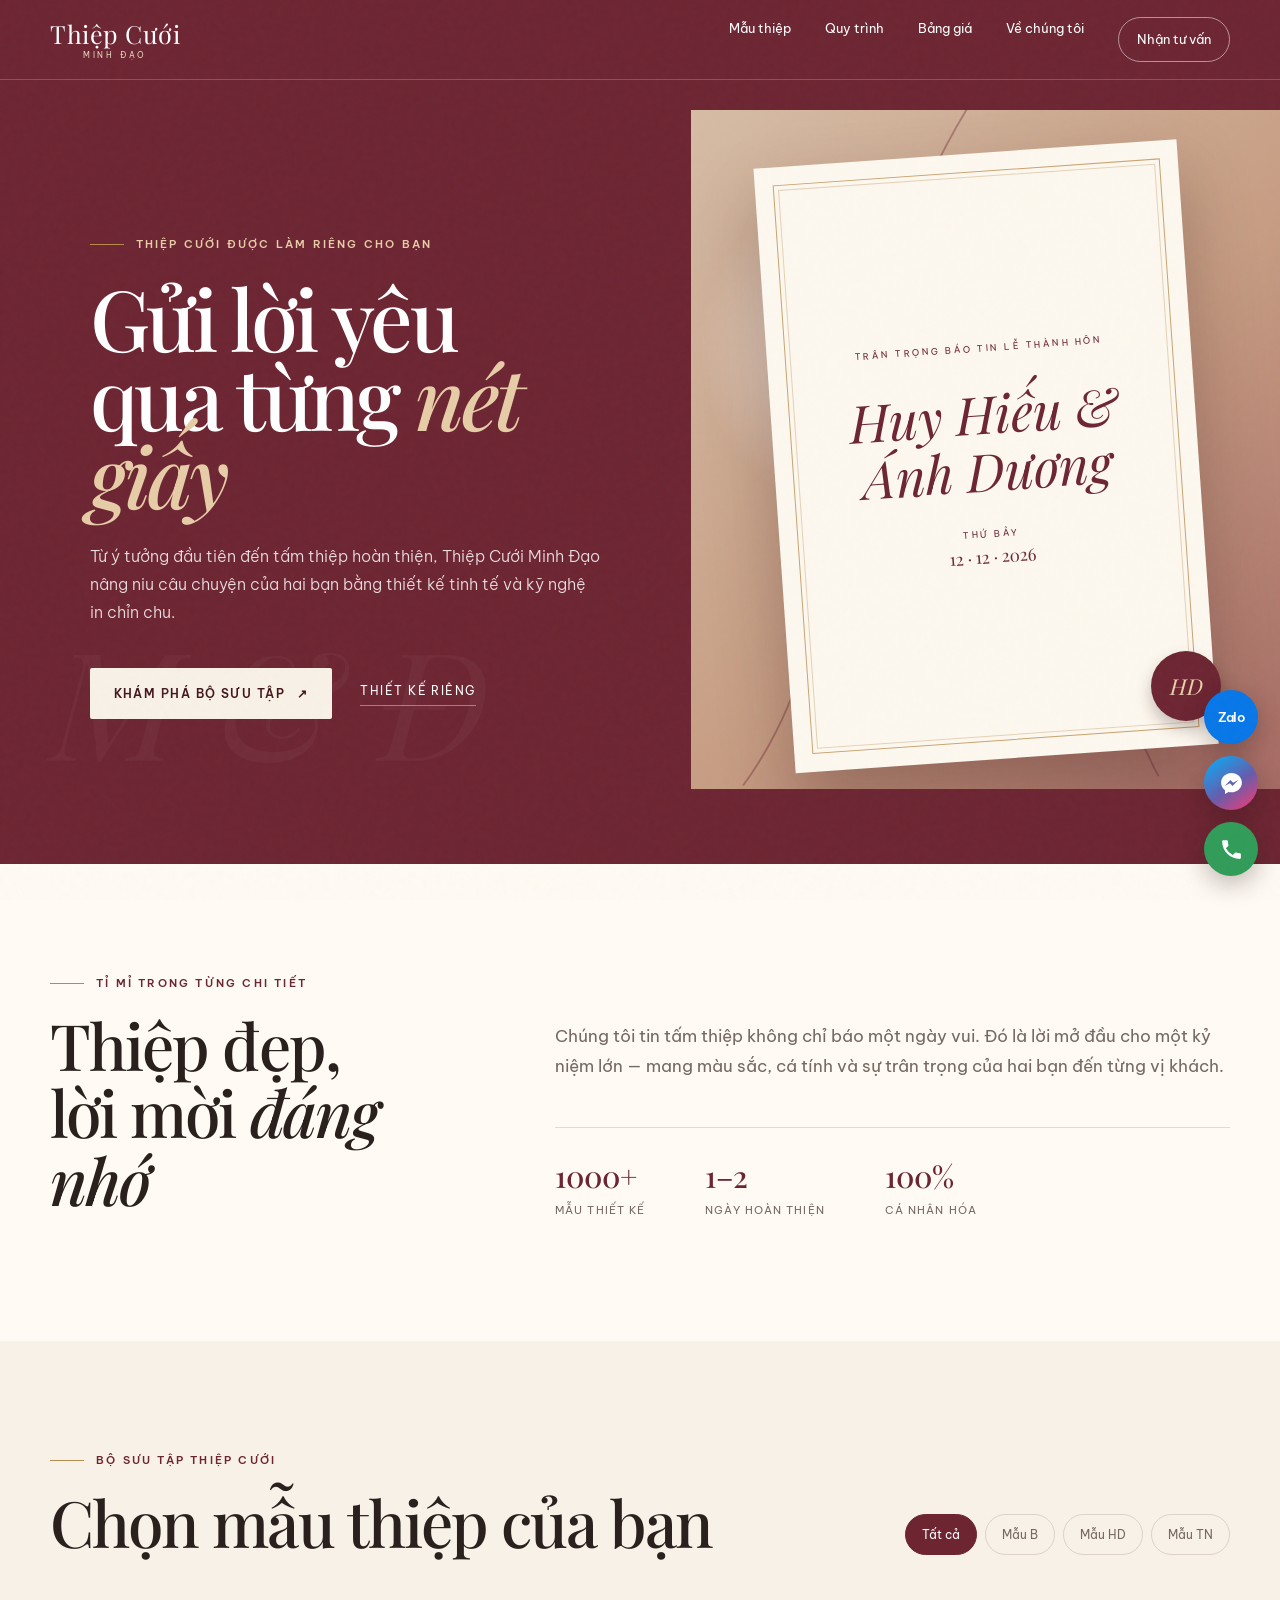
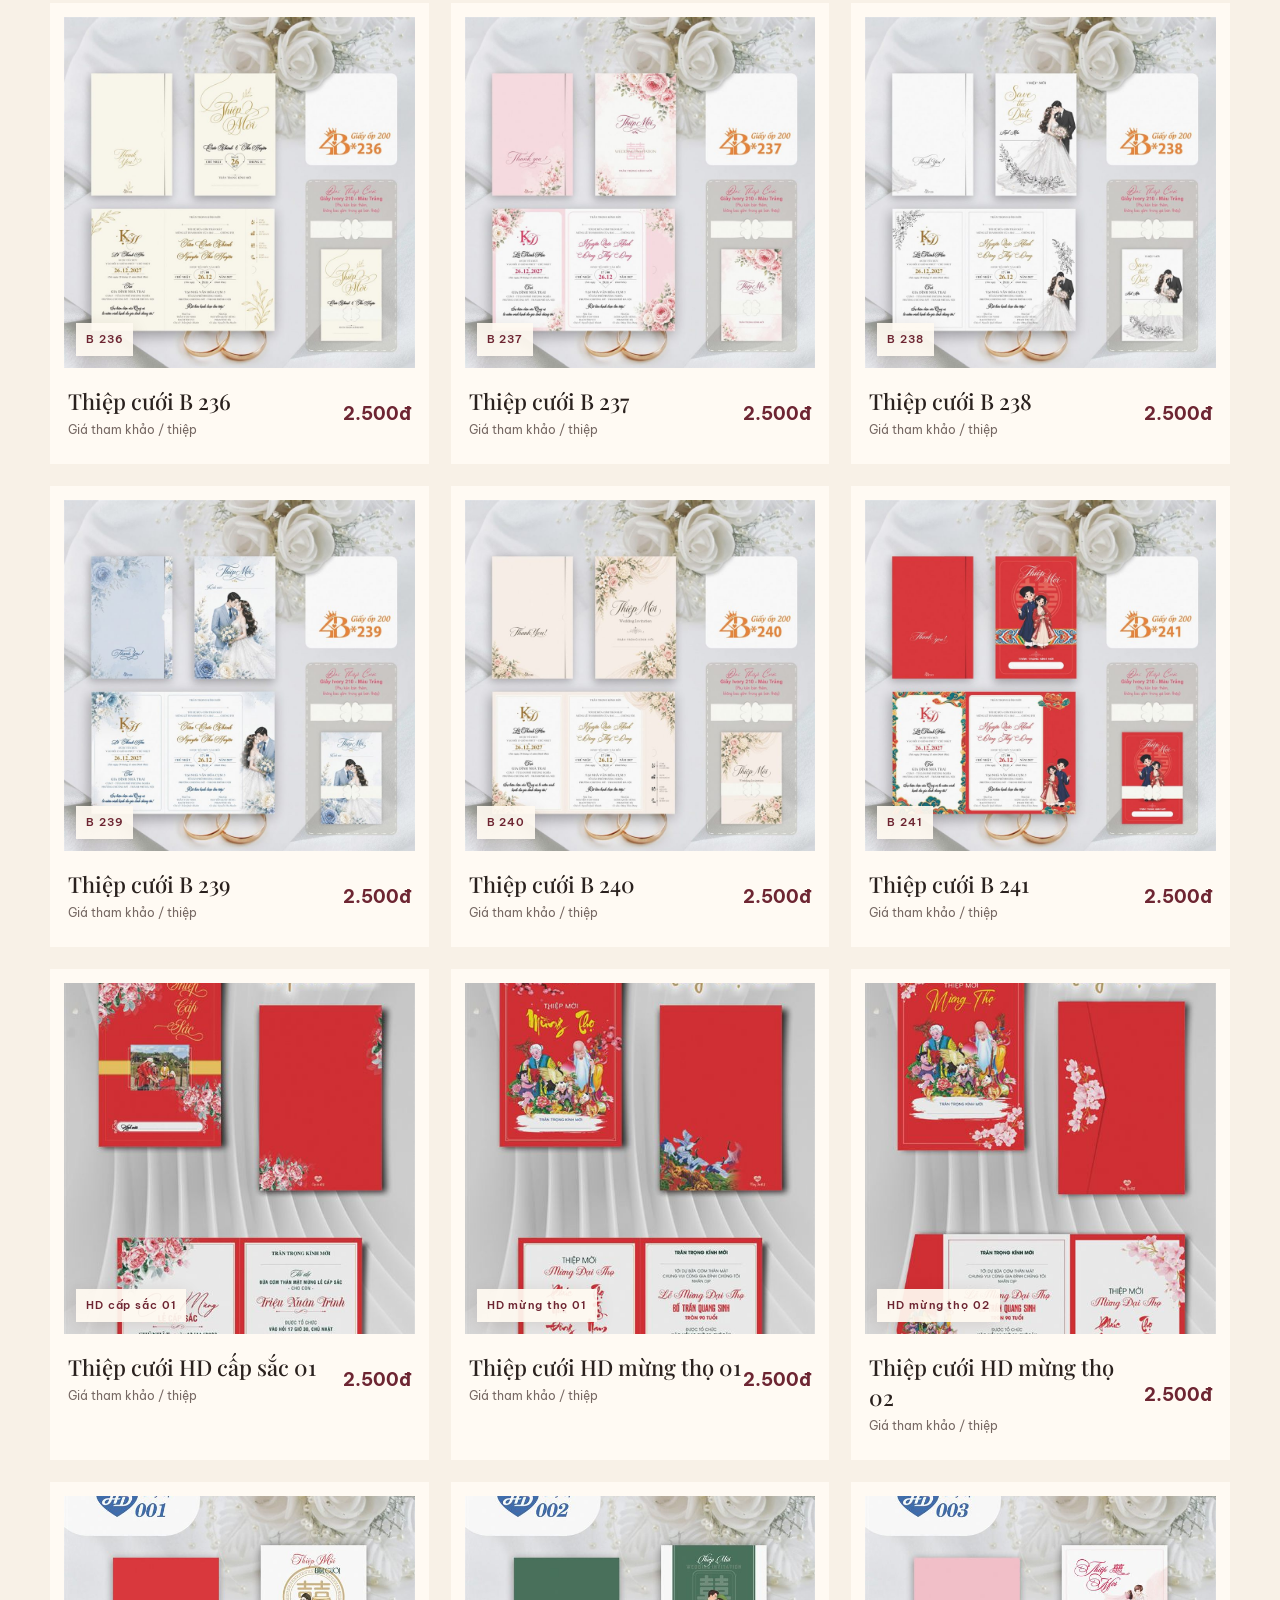
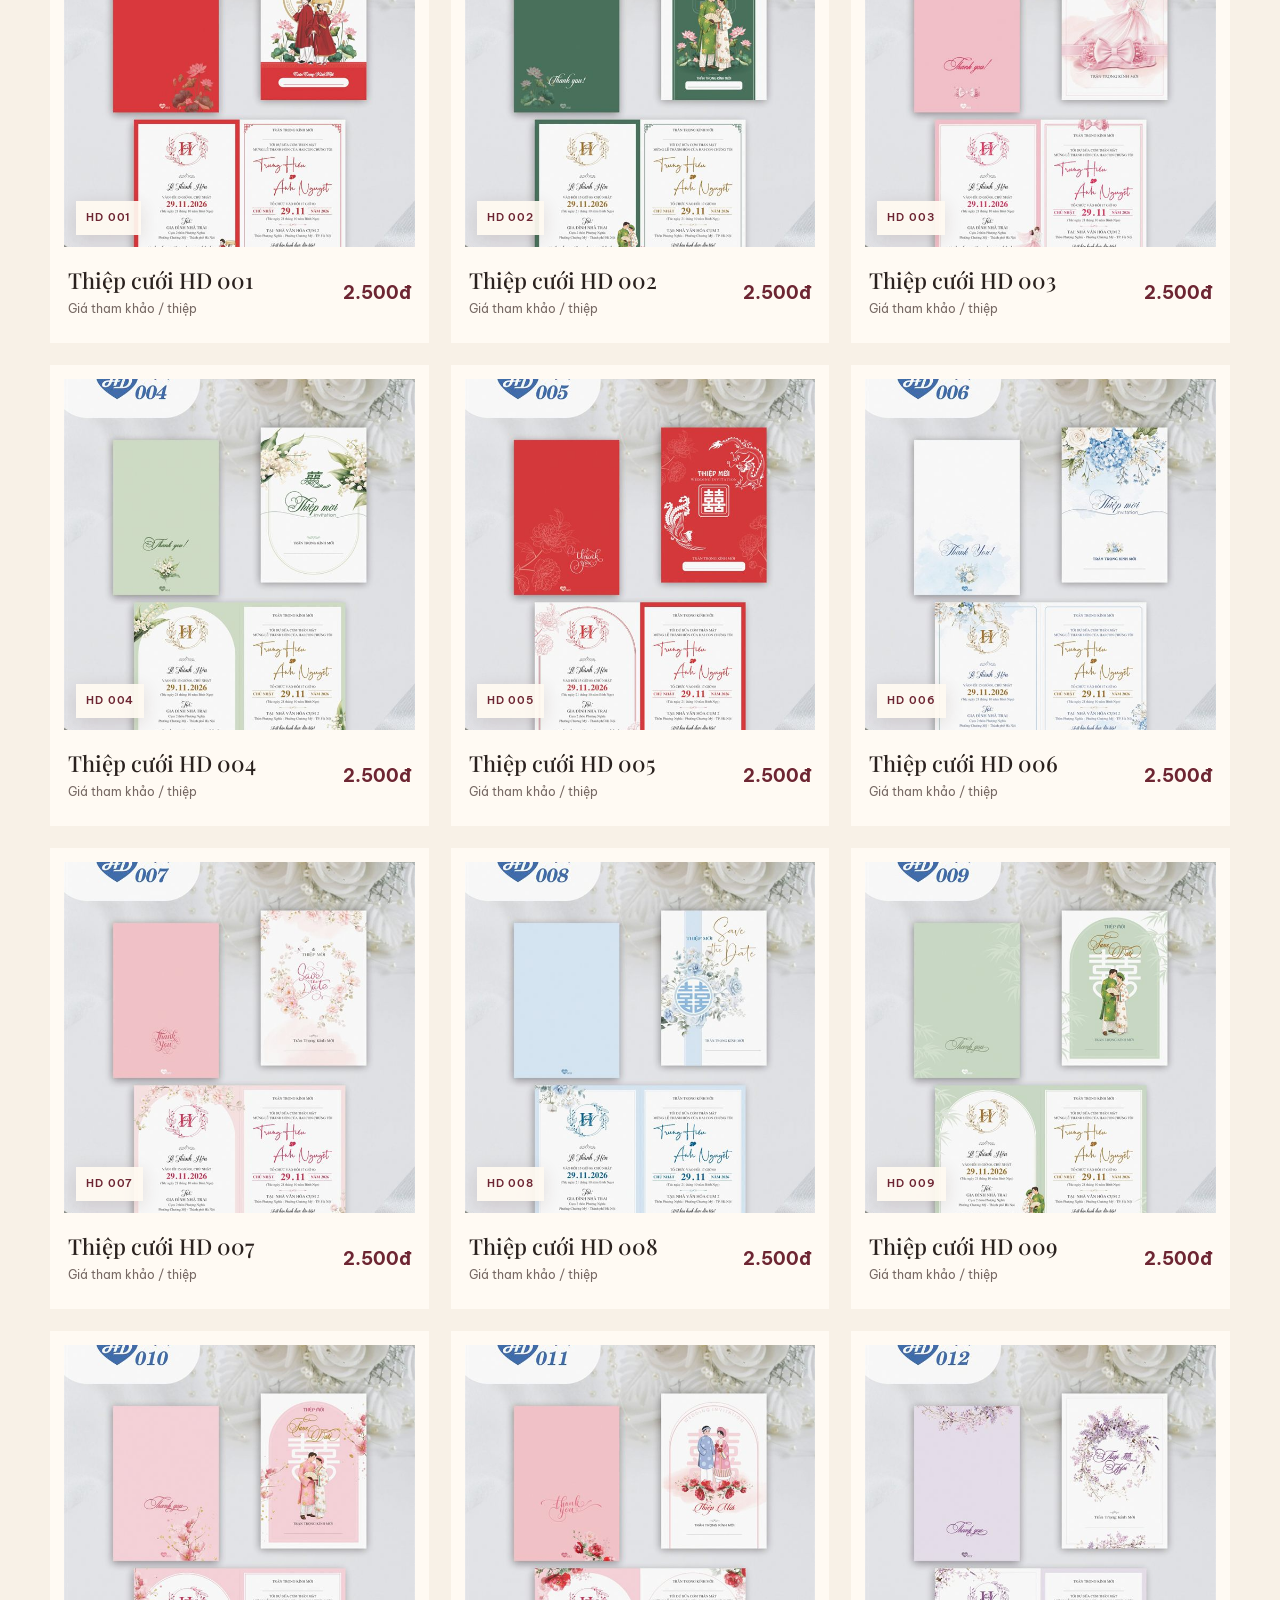
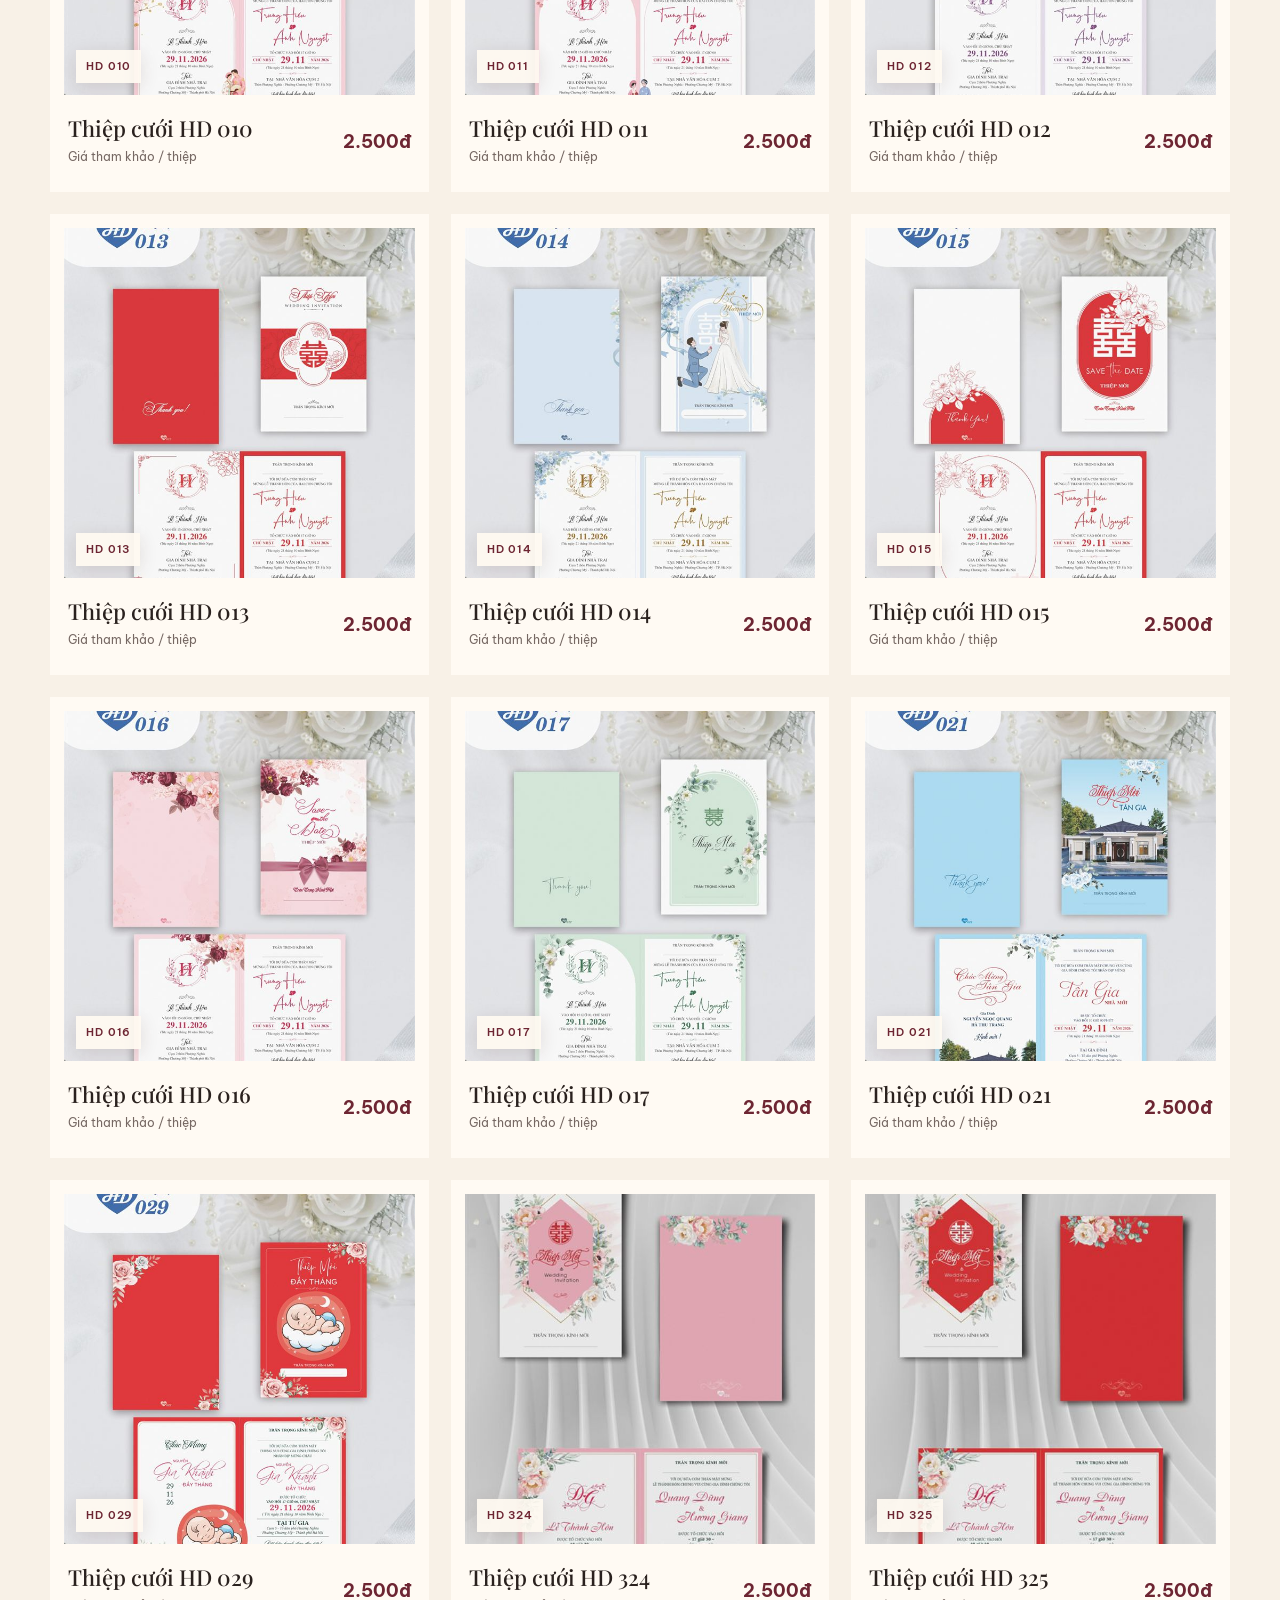
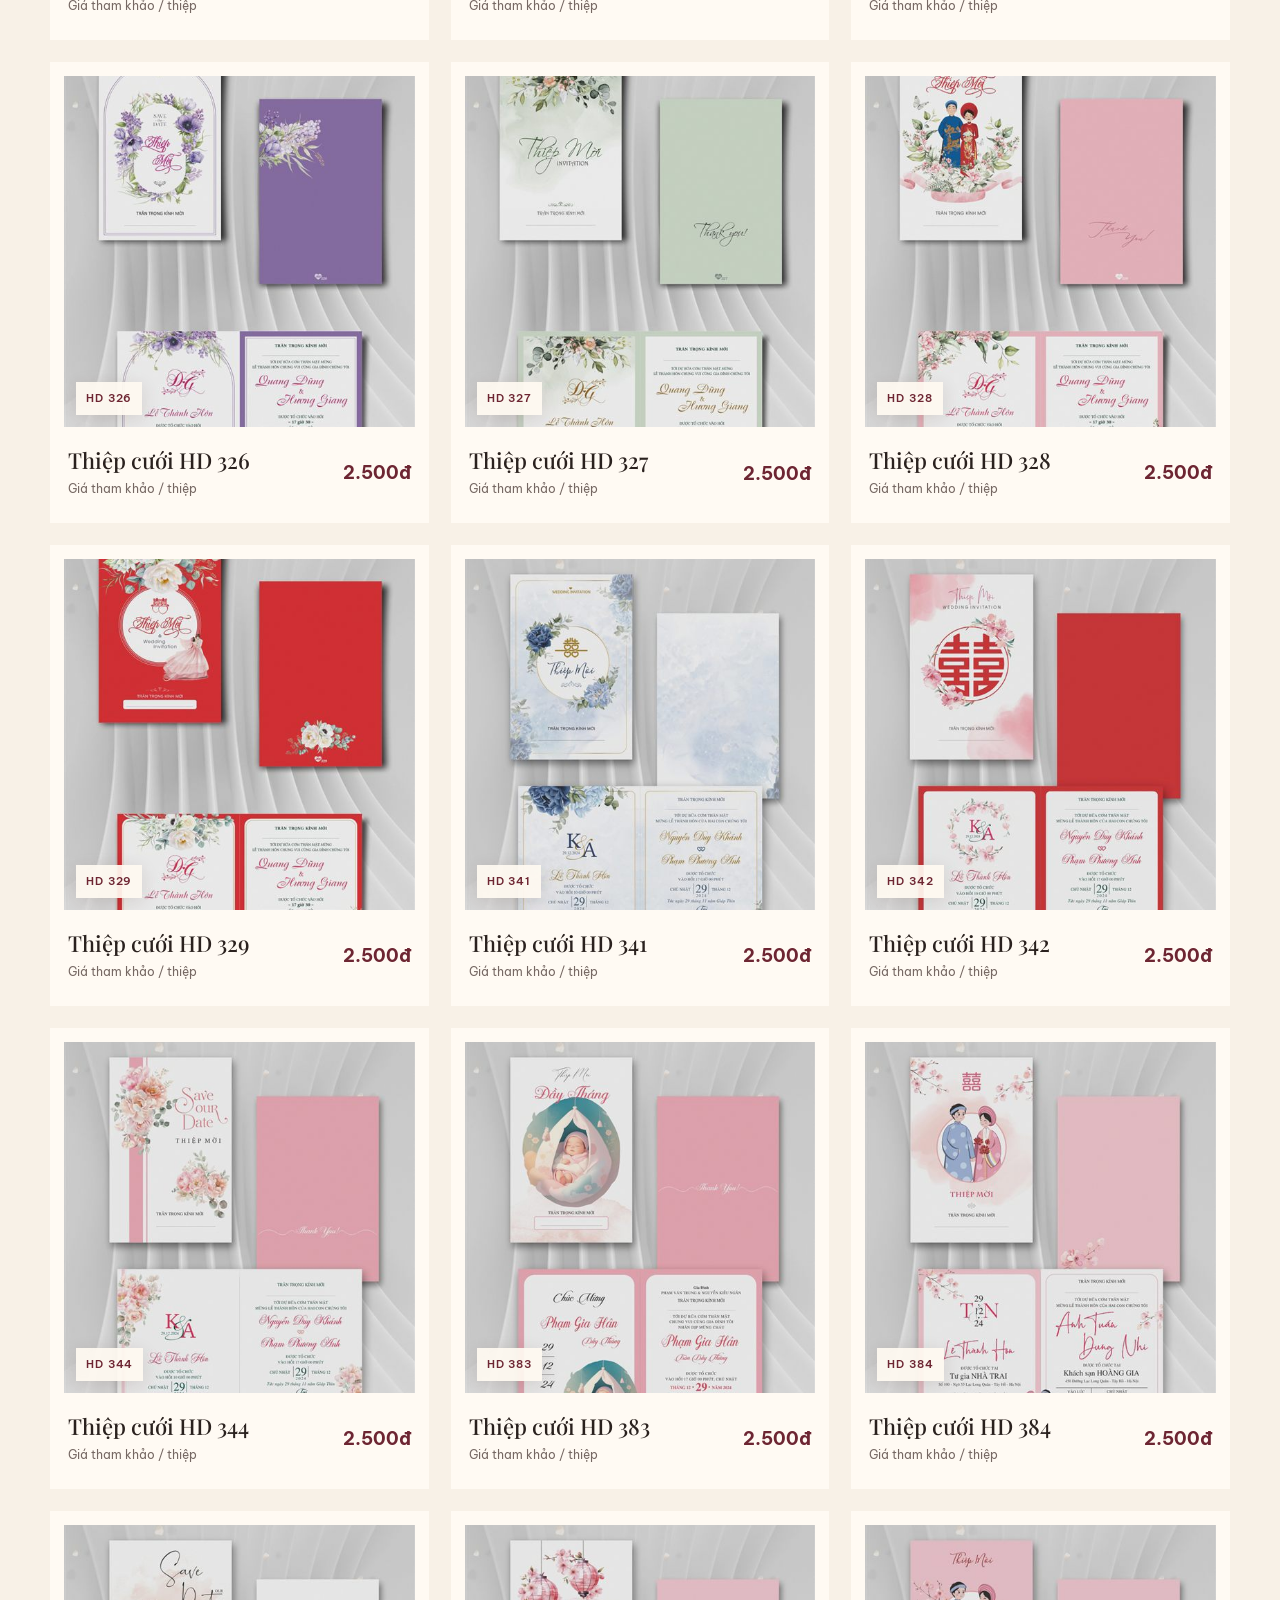
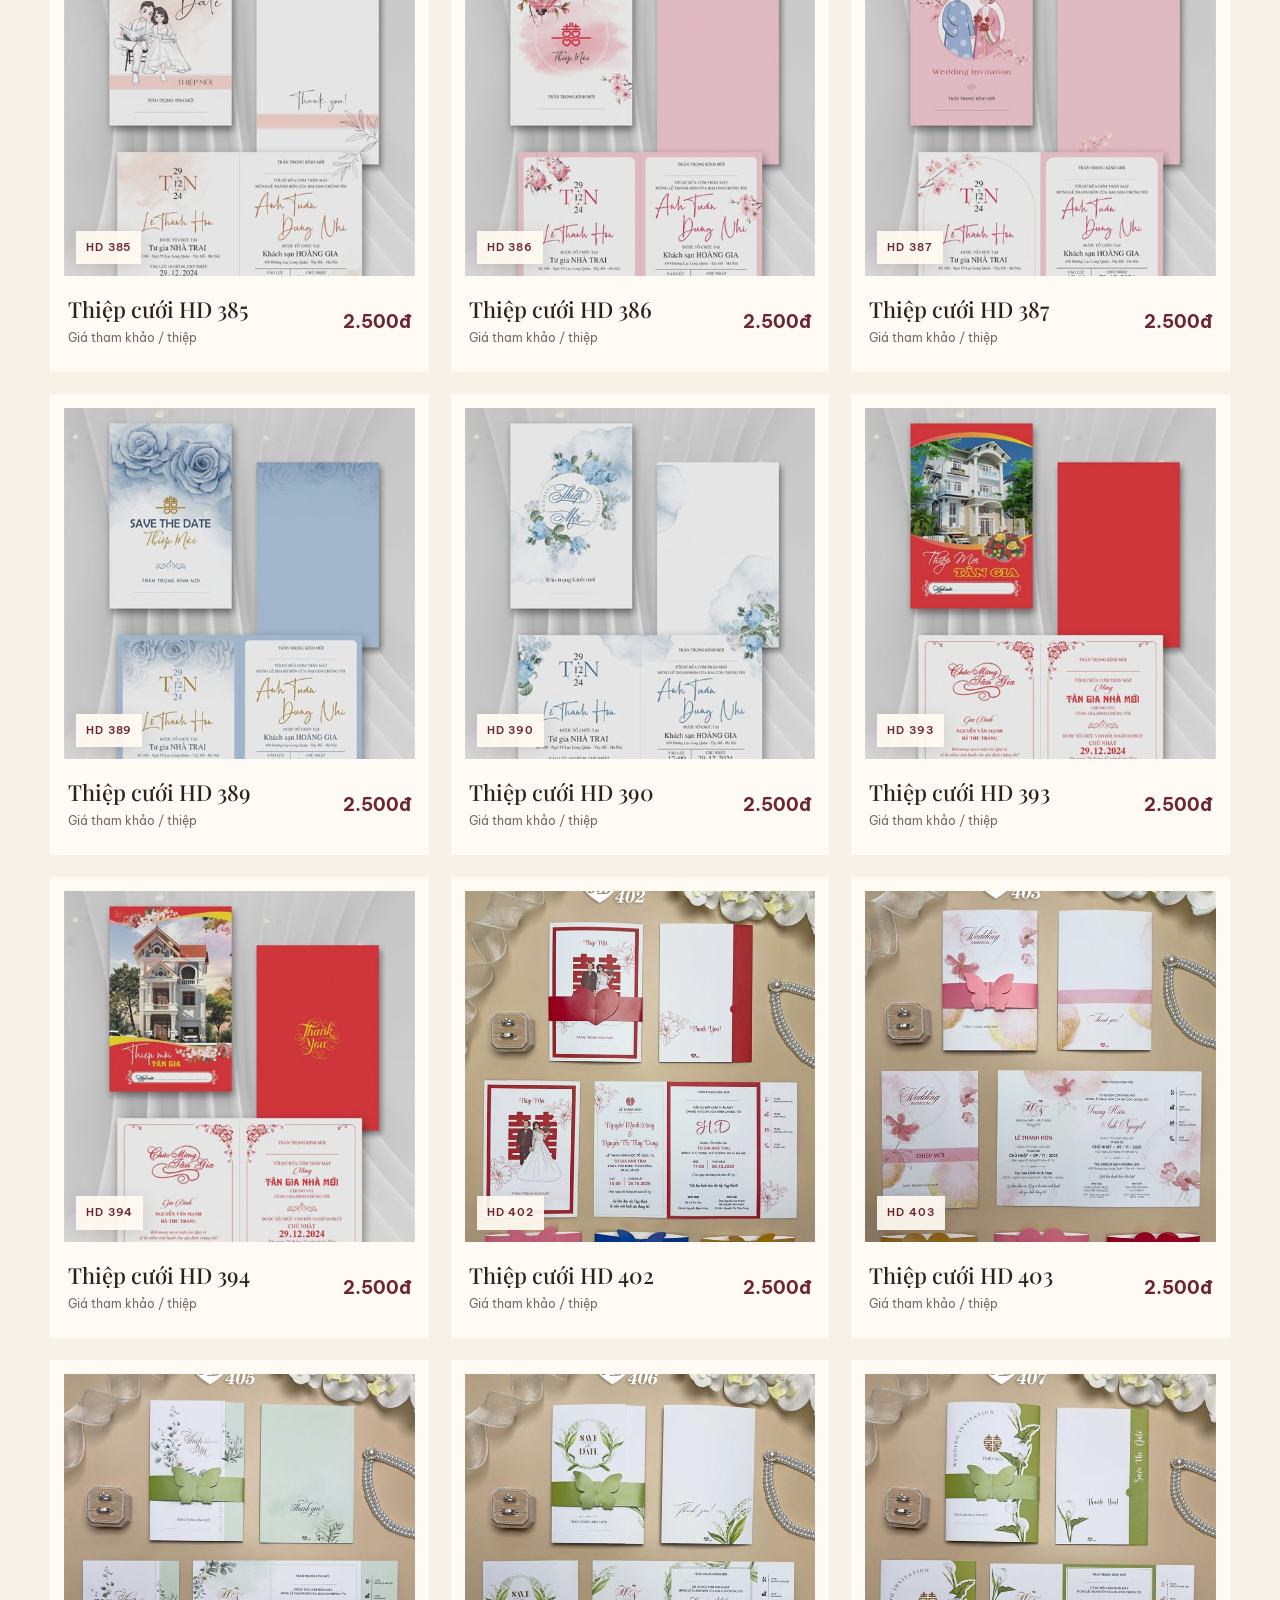
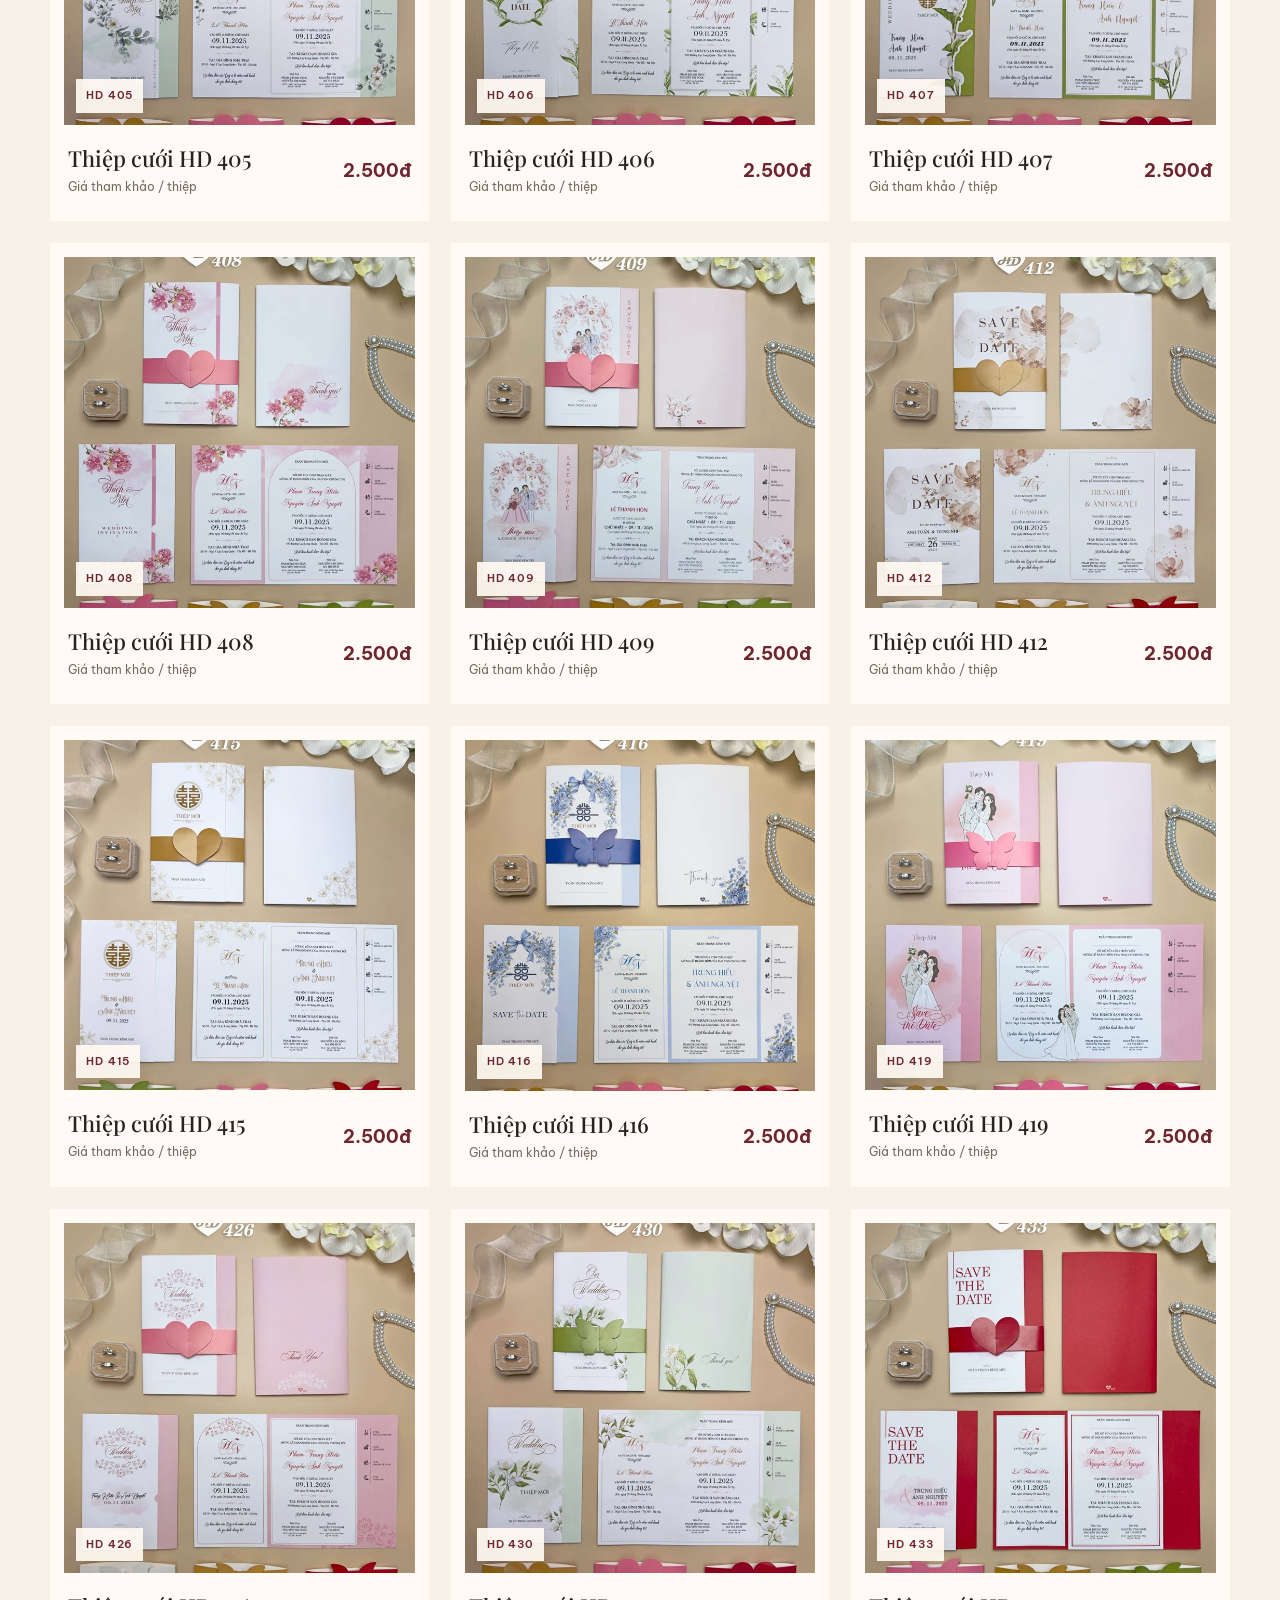
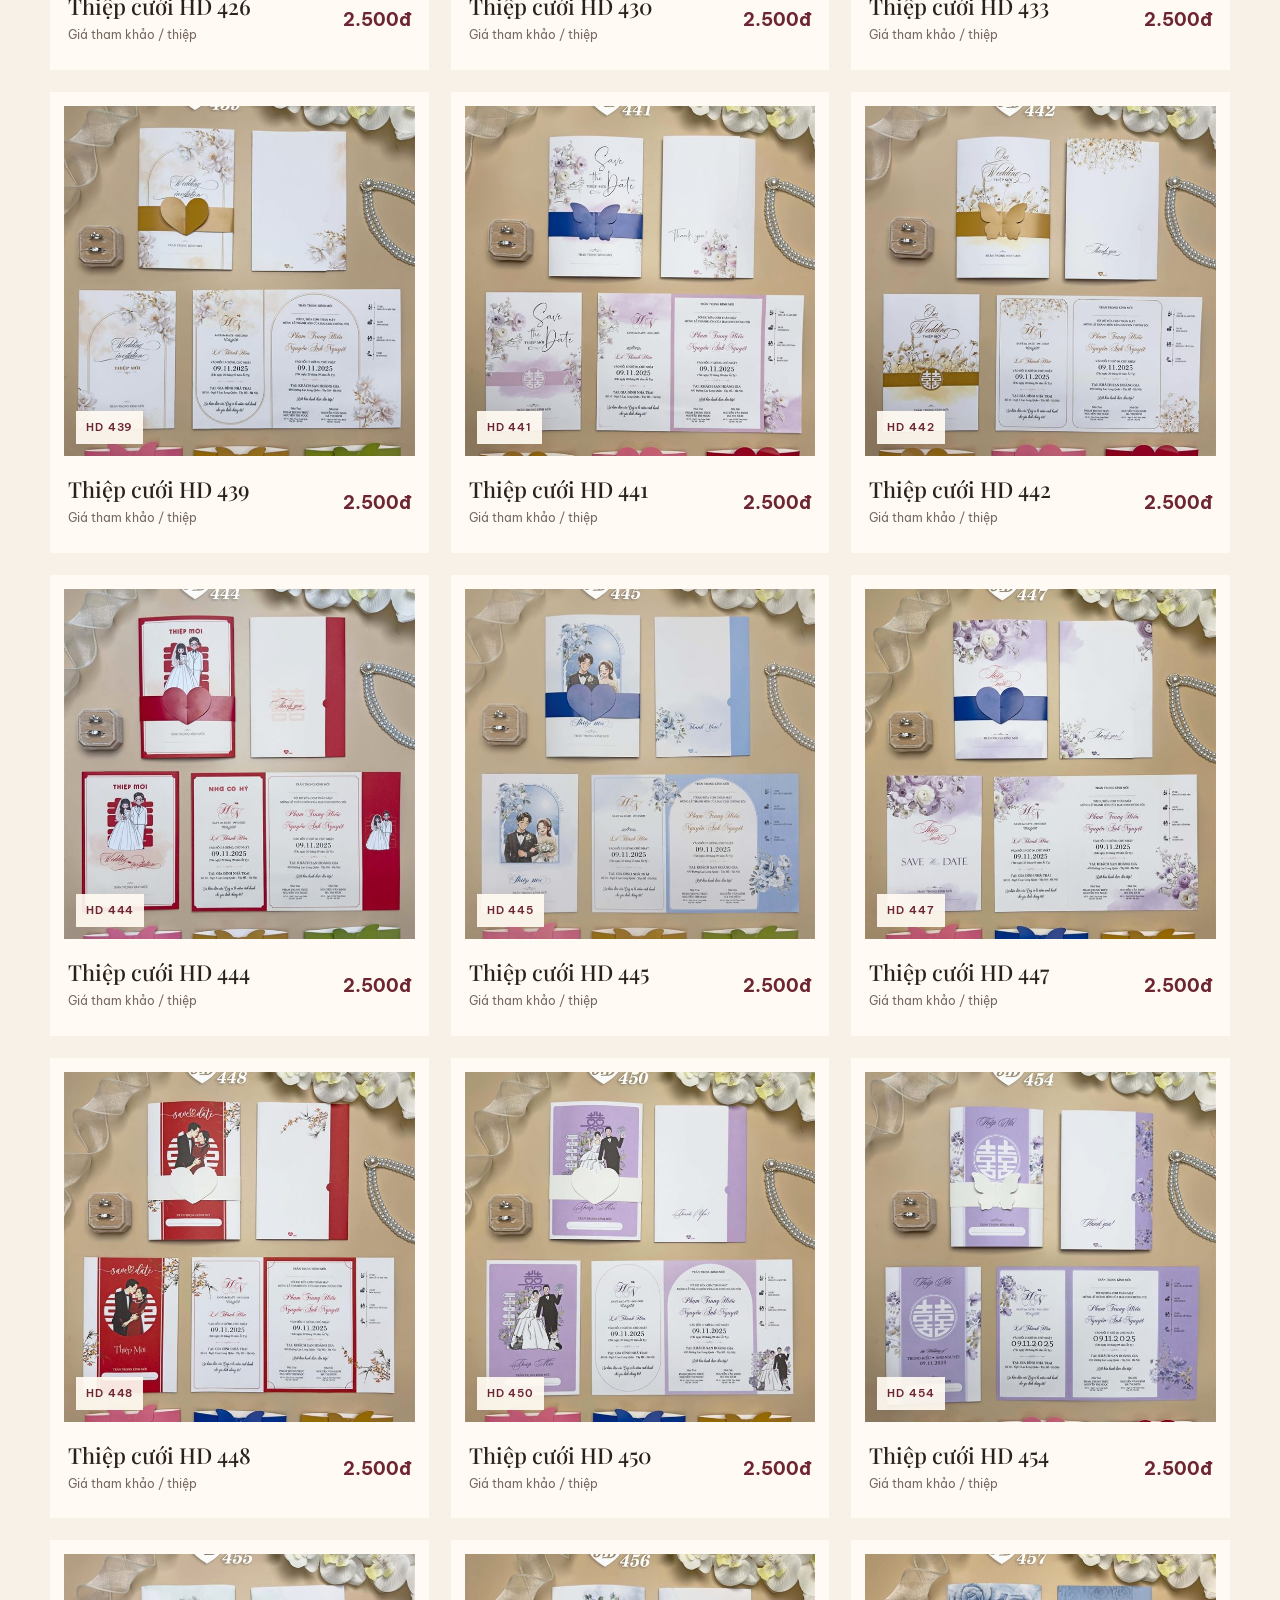
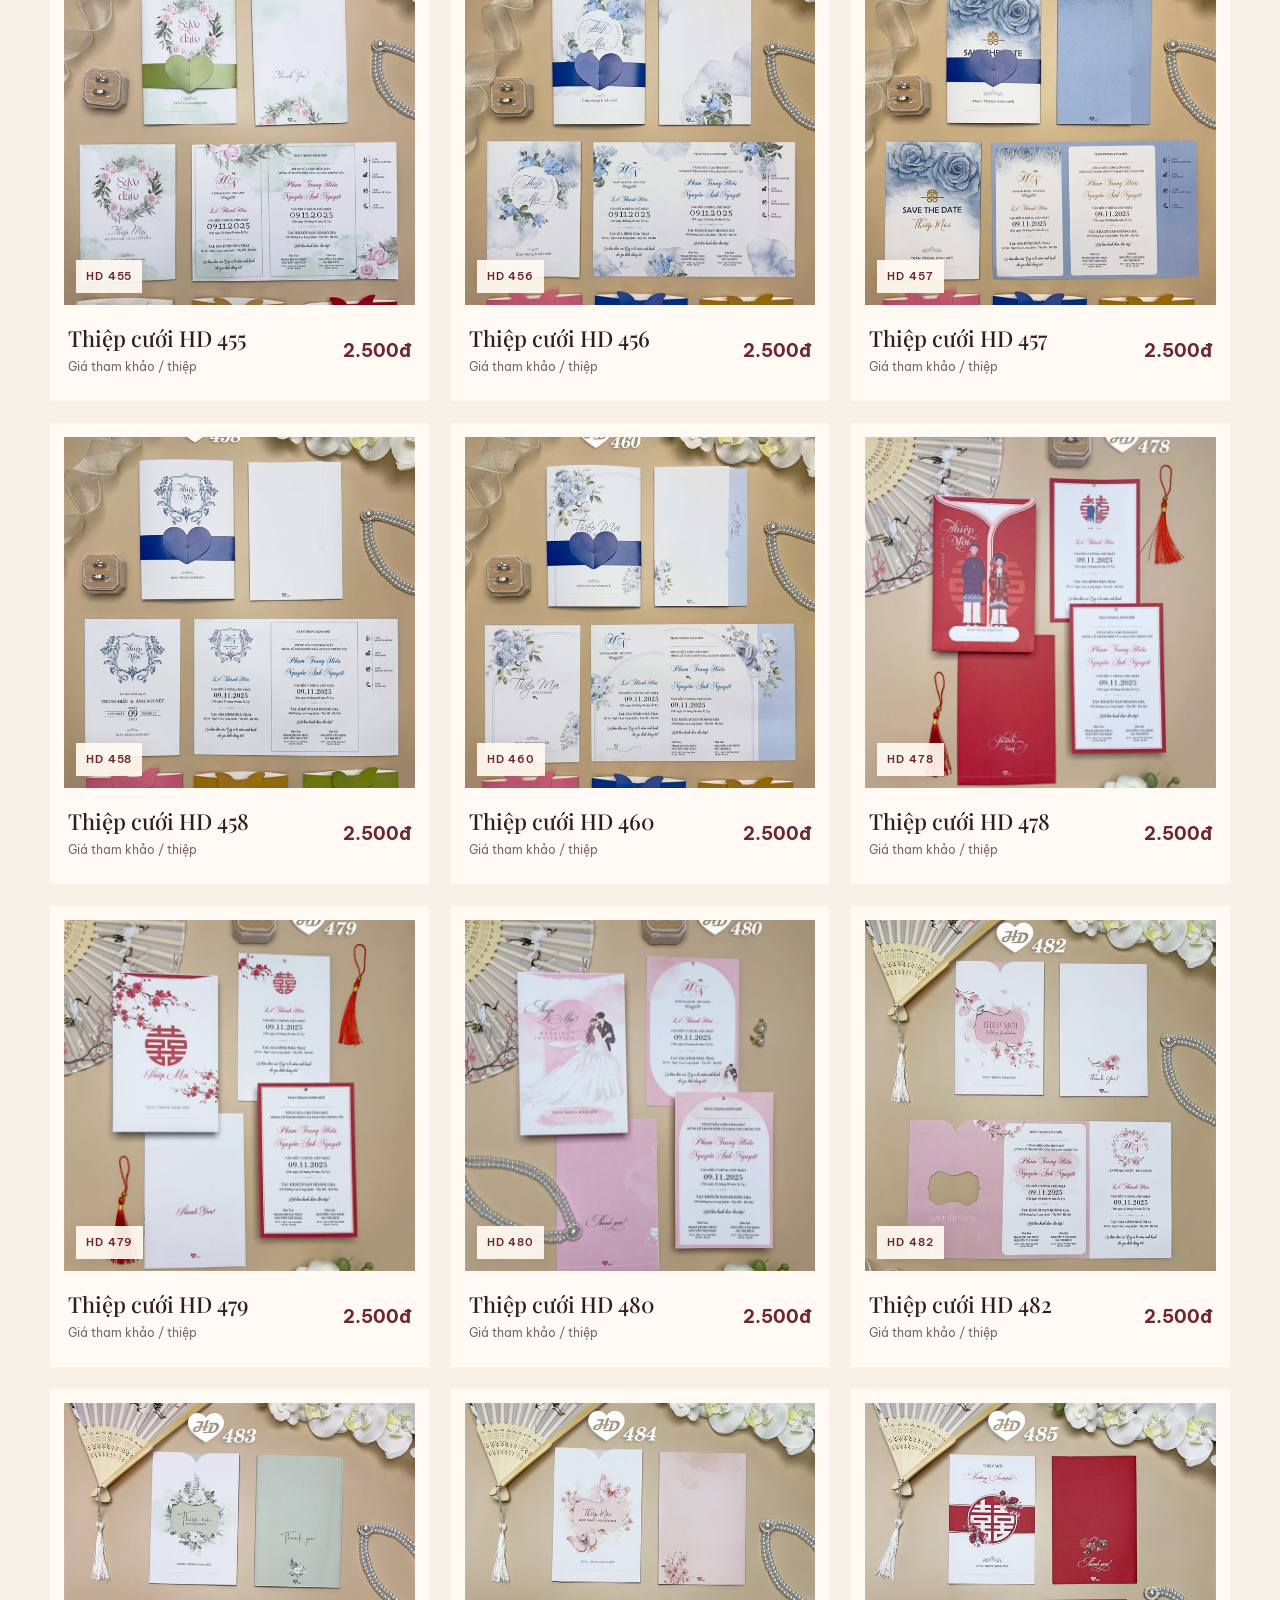
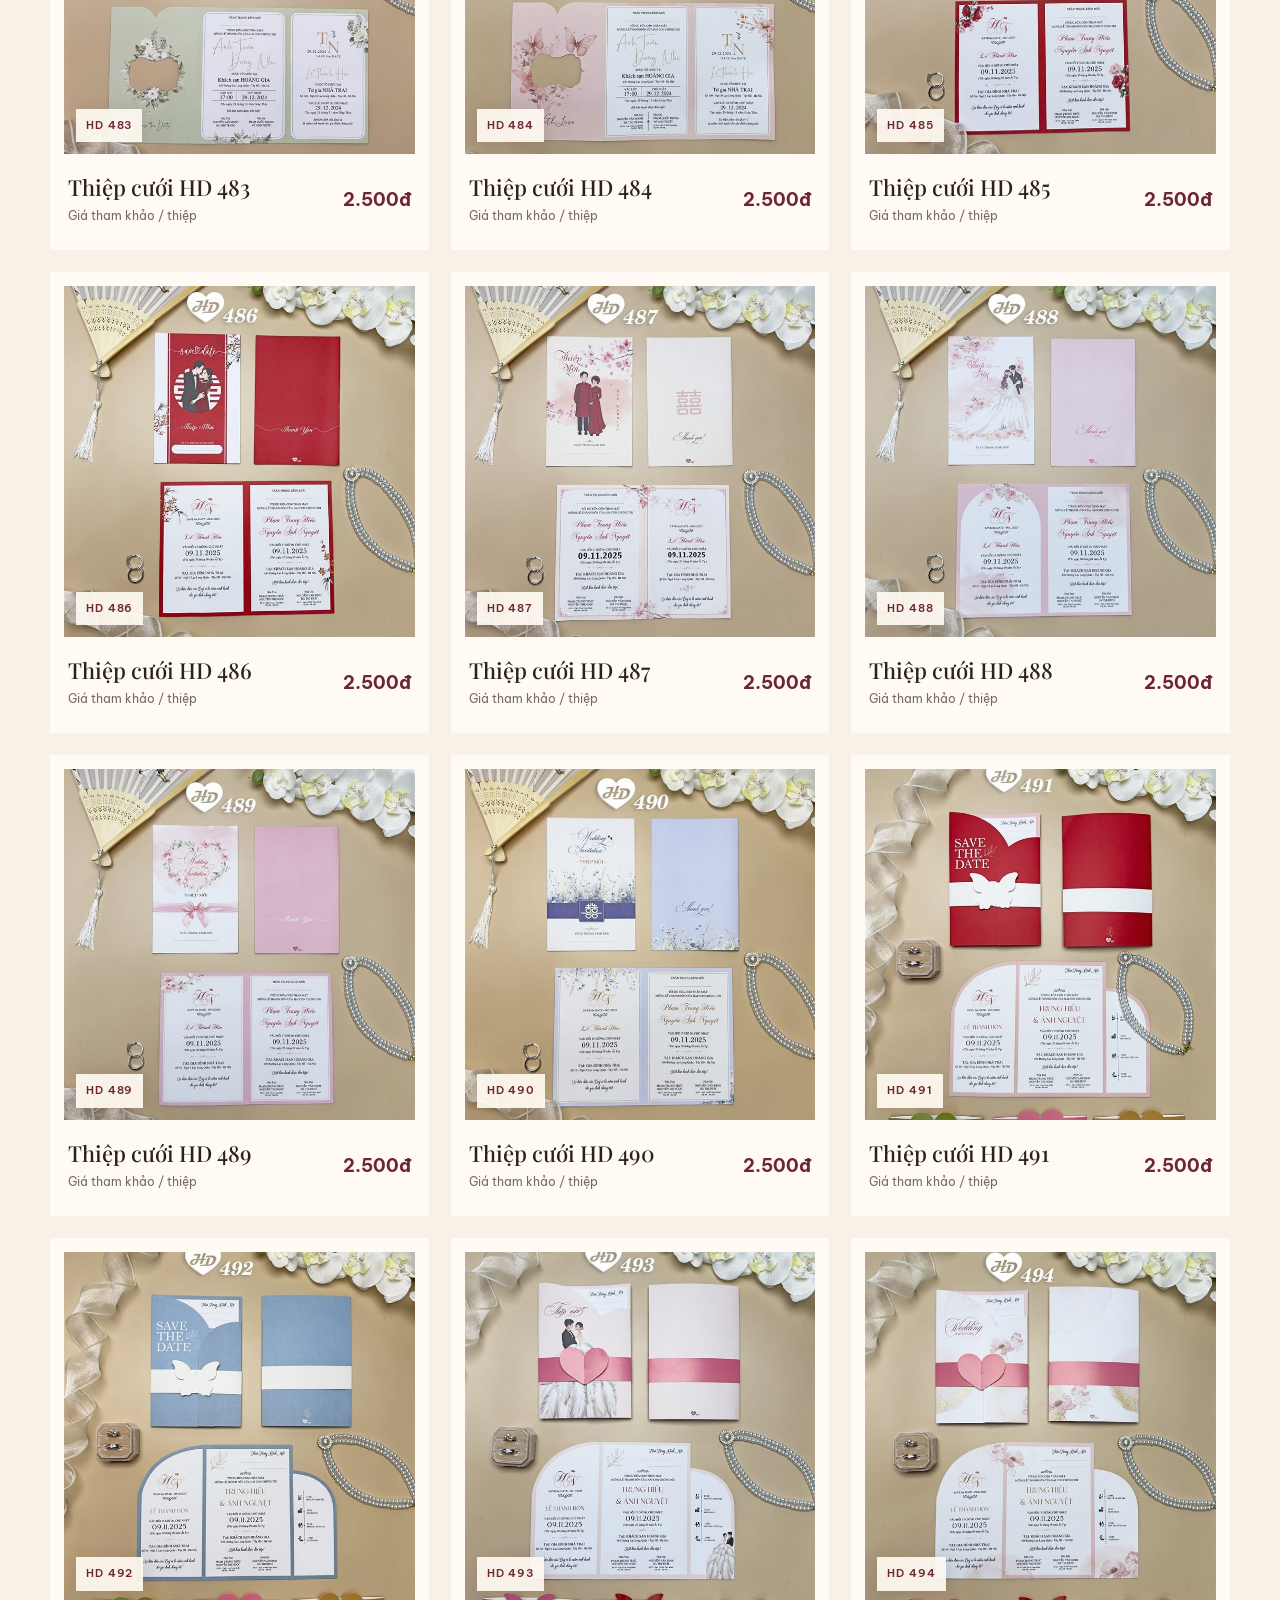
==== index.html @ 970e5087 "update thêm địa chỉ cơ sở" ====
<!doctype html>
<html lang="vi">
    <head>
        <meta charset="UTF-8" />
        <meta name="viewport" content="width=device-width, initial-scale=1.0" />
        <meta
            name="description"
            content="Thiệp Cưới Minh Đạo — thiết kế và in thiệp cưới tinh tế, cá nhân hóa theo câu chuyện của bạn."
        />
        <title>Thiệp Cưới Minh Đạo — In thiệp cưới tinh tế</title>
        <link rel="preconnect" href="https://fonts.googleapis.com" />
        <link rel="preconnect" href="https://fonts.gstatic.com" crossorigin />
        <link
            href="https://fonts.googleapis.com/css2?family=Be+Vietnam+Pro:wght@300;400;500;600&family=Playfair+Display:ital,wght@0,500;0,600;1,500&display=swap"
            rel="stylesheet"
        />
        <style>
            :root {
                --wine: #6d2532;
                --wine-dark: #42141c;
                --cream: #f8f1e7;
                --paper: #fffaf3;
                --gold: #b88a4c;
                --ink: #2a211e;
                --muted: #766863;
                --line: rgba(70, 35, 26, 0.15);
                --shadow: 0 24px 70px rgba(72, 34, 22, 0.13);
            }
            * {
                box-sizing: border-box;
            }
            html {
                scroll-behavior: smooth;
            }
            body {
                margin: 0;
                background: var(--paper);
                color: var(--ink);
                font-family: "Be Vietnam Pro", sans-serif;
                font-size: 15px;
                line-height: 1.75;
                overflow-x: hidden;
            }
            body::before {
                content: "";
                position: fixed;
                inset: 0;
                pointer-events: none;
                z-index: 99;
                opacity: 0.22;
                background-image: url("data:image/svg+xml,%3Csvg viewBox='0 0 160 160' xmlns='http://www.w3.org/2000/svg'%3E%3Cfilter id='n'%3E%3CfeTurbulence type='fractalNoise' baseFrequency='.85' numOctaves='3' stitchTiles='stitch'/%3E%3C/filter%3E%3Crect width='100%25' height='100%25' filter='url(%23n)' opacity='.12'/%3E%3C/svg%3E");
            }
            a {
                color: inherit;
                text-decoration: none;
            }
            button,
            input,
            select,
            textarea {
                font: inherit;
            }
            .wrap {
                width: min(1180px, calc(100% - 48px));
                margin: auto;
            }
            .serif {
                font-family: "Playfair Display", serif;
            }
            .eyebrow {
                display: flex;
                align-items: center;
                gap: 12px;
                color: var(--wine);
                font-size: 11px;
                letter-spacing: 0.2em;
                text-transform: uppercase;
                font-weight: 600;
            }
            .eyebrow::before {
                content: "";
                width: 34px;
                height: 1px;
                background: var(--gold);
            }
            header {
                height: 80px;
                display: flex;
                align-items: center;
                position: absolute;
                top: 0;
                left: 0;
                right: 0;
                z-index: 20;
                color: white;
                border-bottom: 1px solid rgba(255, 255, 255, 0.2);
            }
            nav {
                display: flex;
                align-items: center;
                justify-content: space-between;
            }
            .logo {
                display: inline-flex;
                flex-direction: column;
                align-items: center;
                width: max-content;
                font-family: "Playfair Display";
                font-size: 25px;
                line-height: 1.25;
                letter-spacing: 0.02em;
            }
            .logo span {
                display: block;
                width: 100%;
                font-family: "Be Vietnam Pro";
                font-size: 8px;
                line-height: 1.4;
                letter-spacing: 0.35em;
                text-transform: uppercase;
                text-align: center;
                color: #e9d9c0;
            }
            .logo:focus-visible {
                outline: 1px solid #e9d9c0;
                outline-offset: 5px;
                border-radius: 2px;
            }
            .navlinks {
                display: flex;
                gap: 34px;
                font-size: 13px;
            }
            .navlinks a {
                position: relative;
            }
            .navlinks a::after {
                content: "";
                position: absolute;
                left: 0;
                right: 100%;
                bottom: -6px;
                height: 1px;
                background: #fff;
                transition: 0.25s;
            }
            .navlinks a:hover::after {
                right: 0;
            }
            .nav-cta {
                border: 1px solid rgba(255, 255, 255, 0.5);
                padding: 10px 18px;
                border-radius: 100px;
            }
            .menu {
                display: none;
                background: transparent;
                border: 0;
                color: white;
                font-size: 24px;
            }
            .hero {
                min-height: 750px;
                height: 96vh;
                display: grid;
                grid-template-columns: 54% 46%;
                background: var(--wine);
                color: white;
                position: relative;
            }
            .hero-copy {
                display: flex;
                align-items: center;
                padding: 125px 7vw 70px max(7vw, calc((100vw - 1180px) / 2));
                position: relative;
            }
            .hero-copy::after {
                content: "M & Đ";
                position: absolute;
                left: 4vw;
                bottom: 15px;
                font: italic 150px/1 "Playfair Display";
                color: rgba(255, 255, 255, 0.035);
                white-space: nowrap;
            }
            .hero .eyebrow {
                color: #e7cda8;
            }
            .hero h1 {
                font: 500 clamp(55px, 6.6vw, 102px) / 0.93 "Playfair Display";
                letter-spacing: -0.04em;
                margin: 24px 0 28px;
                max-width: 680px;
            }
            .hero h1 em {
                color: #e6cda7;
                font-weight: 500;
            }
            .hero p {
                max-width: 530px;
                color: #ebdfe0;
                font-weight: 300;
                font-size: 16px;
            }
            .actions {
                display: flex;
                align-items: center;
                gap: 28px;
                margin-top: 42px;
            }
            .btn {
                display: inline-flex;
                align-items: center;
                justify-content: center;
                gap: 12px;
                border: 0;
                padding: 15px 24px;
                border-radius: 2px;
                background: var(--cream);
                color: var(--wine-dark);
                font-size: 12px;
                text-transform: uppercase;
                letter-spacing: 0.12em;
                font-weight: 600;
                cursor: pointer;
                transition: 0.25s;
            }
            .btn:hover {
                transform: translateY(-2px);
                box-shadow: 0 10px 28px rgba(0, 0, 0, 0.18);
            }
            .text-link {
                font-size: 12px;
                text-transform: uppercase;
                letter-spacing: 0.12em;
                border-bottom: 1px solid rgba(255, 255, 255, 0.4);
                padding-bottom: 4px;
            }
            .hero-art {
                position: relative;
                overflow: hidden;
                background: #dbc5ad;
            }
            .hero-art::before {
                content: "";
                position: absolute;
                inset: 0;
                background: radial-gradient(circle at 30% 35%, rgba(255, 255, 255, 0.7), transparent 28%),
                    linear-gradient(135deg, #d6bca5, #c79d83 55%, #a76b65);
            }
            .botanical {
                position: absolute;
                inset: -5%;
                width: 110%;
                height: 110%;
                opacity: 0.9;
            }
            .invitation {
                position: absolute;
                width: min(72%, 450px);
                aspect-ratio: 0.7;
                left: 50%;
                top: 51%;
                transform: translate(-50%, -50%) rotate(-4deg);
                background: #fdf8ef;
                box-shadow: 0 35px 70px rgba(55, 23, 22, 0.3);
                color: var(--wine);
                display: flex;
                flex-direction: column;
                align-items: center;
                justify-content: center;
                text-align: center;
                padding: 45px;
            }
            .invitation::before,
            .invitation::after {
                content: "";
                position: absolute;
                border: 1px solid #c9a46f;
                inset: 18px;
            }
            .invitation::after {
                inset: 23px;
                border-color: rgba(184, 138, 76, 0.35);
            }
            .invitation small {
                letter-spacing: 0.28em;
                text-transform: uppercase;
                font-size: 9px;
            }
            .invitation .names {
                font: italic 52px/1.1 "Playfair Display";
                margin: 28px 0;
            }
            .invitation .date {
                font-family: "Playfair Display";
                font-size: 17px;
            }
            .seal {
                position: absolute;
                width: 70px;
                height: 70px;
                border-radius: 50%;
                background: var(--wine);
                right: 10%;
                bottom: 10%;
                display: grid;
                place-items: center;
                color: #e9d2aa;
                font: italic 22px "Playfair Display";
                box-shadow: 0 8px 15px rgba(40, 15, 15, 0.25);
            }
            section {
                padding: 110px 0;
            }
            .intro {
                display: grid;
                grid-template-columns: 0.75fr 1.25fr;
                gap: 100px;
                align-items: start;
            }
            .intro h2,
            .section-head h2,
            .story h2,
            .contact h2 {
                font: 500 clamp(38px, 5vw, 66px) / 1.05 "Playfair Display";
                letter-spacing: -0.03em;
                margin: 18px 0;
            }
            .intro p {
                font-size: 17px;
                color: var(--muted);
                margin: 48px 0 0;
            }
            .stats {
                display: flex;
                gap: 60px;
                margin-top: 45px;
                padding-top: 28px;
                border-top: 1px solid var(--line);
            }
            .stat b {
                display: block;
                font: 500 30px "Playfair Display";
                color: var(--wine);
            }
            .stat span {
                font-size: 11px;
                text-transform: uppercase;
                letter-spacing: 0.1em;
                color: var(--muted);
            }
            .catalog {
                background: var(--cream);
            }
            .section-head {
                display: flex;
                justify-content: space-between;
                align-items: end;
                margin-bottom: 48px;
            }
            .section-head h2 {
                margin-bottom: 0;
            }
            .filters {
                display: flex;
                gap: 8px;
                flex-wrap: wrap;
            }
            .filter {
                padding: 9px 16px;
                border: 1px solid var(--line);
                border-radius: 100px;
                background: transparent;
                color: var(--muted);
                cursor: pointer;
                font-size: 12px;
            }
            .filter.active {
                background: var(--wine);
                color: white;
                border-color: var(--wine);
            }
            .grid {
                display: grid;
                grid-template-columns: repeat(3, 1fr);
                gap: 22px;
            }
            .card {
                background: var(--paper);
                padding: 14px 14px 22px;
                transition: 0.3s;
            }
            .card:hover {
                transform: translateY(-7px);
                box-shadow: var(--shadow);
            }
            .card-art {
                aspect-ratio: 1 / 1;
                position: relative;
                overflow: hidden;
                background: #eee7dc;
            }
            .card-art img {
                width: 100%;
                height: 100%;
                display: block;
                object-fit: cover;
                transition: transform 0.55s ease;
            }
            .card:hover .card-art img {
                transform: scale(1.035);
            }
            .card-code {
                position: absolute;
                left: 12px;
                bottom: 12px;
                padding: 7px 10px;
                background: rgba(255, 250, 241, 0.92);
                color: var(--wine);
                font-size: 11px;
                font-weight: 600;
                letter-spacing: 0.08em;
                box-shadow: 0 4px 18px rgba(65, 33, 25, 0.12);
            }
            .card-info > div {
                min-width: 0;
            }
            .card-price {
                color: var(--wine) !important;
                font-size: 18px !important;
                font-weight: 700;
                white-space: nowrap;
            }
            .card-info {
                display: flex;
                justify-content: space-between;
                align-items: center;
                padding: 18px 4px 0;
            }
            .card-info h3 {
                font: 500 22px "Playfair Display";
                margin: 0;
            }
            .card-info span {
                color: var(--muted);
                font-size: 12px;
            }
            .card[data-cat].hidden {
                display: none;
            }
            .process {
                position: relative;
            }
            .process-grid {
                display: grid;
                grid-template-columns: repeat(4, 1fr);
                margin-top: 60px;
                border-top: 1px solid var(--line);
            }
            .step {
                padding: 35px 30px 0 0;
                position: relative;
            }
            .step::before {
                content: "";
                position: absolute;
                top: -5px;
                left: 0;
                width: 9px;
                height: 9px;
                border-radius: 50%;
                background: var(--gold);
            }
            .step b {
                font: italic 42px "Playfair Display";
                color: #d8c8ba;
            }
            .step h3 {
                font: 500 20px "Playfair Display";
                color: var(--wine);
                margin: 15px 0 8px;
            }
            .step p {
                color: var(--muted);
                font-size: 13px;
                margin: 0;
                max-width: 220px;
            }
            .story {
                background: var(--wine-dark);
                color: white;
                padding: 0;
                display: grid;
                grid-template-columns: 1fr 1fr;
            }
            .story-art {
                min-height: 610px;
                position: relative;
                overflow: hidden;
                background: linear-gradient(150deg, #ad7770, #d9b99e);
            }
            .story-art svg {
                position: absolute;
                inset: 0;
                width: 100%;
                height: 100%;
            }
            .story-card {
                position: absolute;
                background: #fff9ef;
                color: var(--wine);
                width: 300px;
                height: 410px;
                left: 50%;
                top: 50%;
                transform: translate(-50%, -50%) rotate(5deg);
                display: grid;
                place-content: center;
                text-align: center;
                box-shadow: 0 25px 50px rgba(35, 10, 15, 0.3);
            }
            .story-card span {
                font: italic 60px "Playfair Display";
            }
            .story-card small {
                letter-spacing: 0.2em;
            }
            .story-copy {
                padding: 90px max(7vw, calc((100vw - 1180px) / 2)) 90px 8vw;
                display: flex;
                flex-direction: column;
                justify-content: center;
            }
            .story-copy .eyebrow {
                color: #d9b98b;
            }
            .story-copy p {
                color: #d8c8c9;
                max-width: 500px;
            }
            .signature {
                font: italic 30px "Playfair Display";
                color: #e4c59c;
                margin-top: 20px;
            }
            .pricing {
                background: #efe3d4;
            }
            .pricing-grid {
                display: grid;
                grid-template-columns: repeat(3, 1fr);
                gap: 18px;
                margin-top: 50px;
            }
            .price {
                background: var(--paper);
                padding: 38px;
                position: relative;
                border: 1px solid transparent;
            }
            .price.featured {
                background: var(--wine);
                color: white;
                transform: translateY(-12px);
            }
            .badge {
                position: absolute;
                right: 20px;
                top: 20px;
                font-size: 9px;
                text-transform: uppercase;
                letter-spacing: 0.15em;
                background: #e5c495;
                color: var(--wine-dark);
                padding: 5px 9px;
                border-radius: 20px;
            }
            .price h3 {
                font: 500 29px "Playfair Display";
                margin: 0 0 12px;
            }
            .price .amount {
                font: 500 36px "Playfair Display";
                color: var(--wine);
            }
            .price.featured .amount {
                color: #edcf9f;
            }
            .price .amount small {
                font: 400 12px "Be Vietnam Pro";
            }
            .price ul {
                list-style: none;
                padding: 20px 0 0;
                margin: 20px 0;
                border-top: 1px solid var(--line);
                color: var(--muted);
                font-size: 13px;
            }
            .price.featured ul {
                color: #e7d9db;
                border-color: rgba(255, 255, 255, 0.2);
            }
            .price li {
                padding: 6px 0;
            }
            .price li::before {
                content: "✓";
                margin-right: 10px;
                color: var(--gold);
            }
            .contact {
                display: grid;
                grid-template-columns: 0.85fr 1.15fr;
                gap: 100px;
            }
            .contact-copy p {
                color: var(--muted);
                max-width: 420px;
            }
            .contact-list {
                margin-top: 38px;
            }
            .contact-list div {
                padding: 14px 0;
                border-bottom: 1px solid var(--line);
                font-size: 13px;
            }
            .contact-list b {
                display: inline-block;
                width: 105px;
                color: var(--wine);
            }
            .contact-list .locations {
                padding: 22px 0 0;
                border-bottom: 0;
            }
            .locations > b {
                display: block;
                width: auto;
                margin-bottom: 12px;
                font-size: 11px;
                letter-spacing: 0.12em;
                text-transform: uppercase;
            }
            .location-item {
                display: grid;
                grid-template-columns: 118px 1fr;
                gap: 12px;
                padding: 11px 0;
                border-bottom: 1px solid var(--line);
                font-style: normal;
                line-height: 1.55;
            }
            .location-item strong {
                color: var(--wine);
                font-size: 12px;
                font-weight: 600;
            }
            form {
                background: var(--cream);
                padding: 44px;
                display: grid;
                grid-template-columns: 1fr 1fr;
                gap: 20px;
            }
            .field {
                display: flex;
                flex-direction: column;
                gap: 7px;
            }
            .field.full {
                grid-column: 1/-1;
            }
            label {
                font-size: 10px;
                text-transform: uppercase;
                letter-spacing: 0.13em;
                color: var(--muted);
            }
            input,
            select,
            textarea {
                width: 100%;
                border: 0;
                border-bottom: 1px solid #cdbbad;
                background: transparent;
                padding: 10px 2px;
                outline: 0;
                color: var(--ink);
                border-radius: 0;
            }
            input:focus,
            select:focus,
            textarea:focus {
                border-color: var(--wine);
            }
            textarea {
                resize: vertical;
                min-height: 70px;
            }
            form .btn {
                grid-column: 1/-1;
                background: var(--wine);
                color: white;
                margin-top: 8px;
            }
            .form-note {
                grid-column: 1/-1;
                font-size: 12px;
                color: var(--wine);
                text-align: center;
                min-height: 20px;
                margin: 0;
            }
            footer {
                background: #251517;
                color: #cdbfc0;
                padding: 54px 0 28px;
            }
            .foot {
                display: grid;
                grid-template-columns: 1fr auto;
                gap: 40px;
                align-items: start;
            }
            .foot .logo {
                color: white;
            }
            .foot p {
                max-width: 360px;
                font-size: 12px;
            }
            .foot-links {
                display: flex;
                gap: 60px;
            }
            .foot-links div {
                display: flex;
                flex-direction: column;
                gap: 8px;
                font-size: 12px;
            }
            .foot-links b {
                color: white;
                text-transform: uppercase;
                font-size: 10px;
                letter-spacing: 0.15em;
                margin-bottom: 5px;
            }
            .copyright {
                margin-top: 45px;
                padding-top: 20px;
                border-top: 1px solid rgba(255, 255, 255, 0.1);
                display: flex;
                justify-content: space-between;
                font-size: 10px;
                letter-spacing: 0.08em;
                text-transform: uppercase;
            }
            .contact-float {
                position: fixed;
                right: 22px;
                bottom: 24px;
                z-index: 80;
                display: flex;
                flex-direction: column;
                gap: 12px;
            }
            .contact-float a {
                position: relative;
                width: 54px;
                height: 54px;
                border-radius: 50%;
                display: grid;
                place-items: center;
                color: #fff;
                box-shadow: 0 8px 24px rgba(35, 21, 23, 0.28);
                transition:
                    transform 0.25s,
                    box-shadow 0.25s;
            }
            .contact-float a:hover {
                transform: translateY(-3px) scale(1.04);
                box-shadow: 0 12px 28px rgba(35, 21, 23, 0.36);
            }
            .contact-float a:focus-visible {
                outline: 3px solid #fff;
                outline-offset: 3px;
            }
            .contact-float svg {
                width: 25px;
                height: 25px;
                fill: currentColor;
            }
            .contact-float .zalo {
                background: #0877e8;
                font-size: 13px;
                font-weight: 600;
                letter-spacing: -0.04em;
            }
            .contact-float .messenger {
                background: linear-gradient(145deg, #00b2ff, #665cac 55%, #ff396f);
            }
            .contact-float .phone {
                background: #319c59;
                animation: phone-pulse 2.2s infinite;
            }
            .contact-float .tooltip {
                position: absolute;
                right: 66px;
                top: 50%;
                transform: translate(8px, -50%);
                white-space: nowrap;
                background: #251517;
                color: #fff;
                padding: 7px 11px;
                border-radius: 4px;
                font-size: 11px;
                letter-spacing: 0.02em;
                opacity: 0;
                visibility: hidden;
                transition: 0.2s;
                pointer-events: none;
            }
            .contact-float a:hover .tooltip,
            .contact-float a:focus-visible .tooltip {
                opacity: 1;
                visibility: visible;
                transform: translate(0, -50%);
            }
            @keyframes phone-pulse {
                0%,
                100% {
                    box-shadow:
                        0 8px 24px rgba(35, 21, 23, 0.28),
                        0 0 0 0 rgba(49, 156, 89, 0.32);
                }
                50% {
                    box-shadow:
                        0 8px 24px rgba(35, 21, 23, 0.28),
                        0 0 0 10px rgba(49, 156, 89, 0);
                }
            }
            @media (max-width: 900px) {
                .navlinks {
                    display: none;
                    position: absolute;
                    top: 80px;
                    left: 0;
                    right: 0;
                    background: var(--wine-dark);
                    padding: 25px 24px;
                    flex-direction: column;
                }
                .navlinks.open {
                    display: flex;
                }
                .menu {
                    display: block;
                }
                .hero {
                    grid-template-columns: 1fr;
                    height: auto;
                }
                .hero-copy {
                    min-height: 670px;
                    padding-left: 24px;
                    padding-right: 24px;
                }
                .hero-art {
                    min-height: 620px;
                }
                .intro,
                .contact {
                    grid-template-columns: 1fr;
                    gap: 30px;
                }
                .intro p {
                    margin-top: 0;
                }
                .grid,
                .pricing-grid {
                    grid-template-columns: repeat(2, 1fr);
                }
                .process-grid {
                    grid-template-columns: repeat(2, 1fr);
                    gap: 35px;
                }
                .story {
                    grid-template-columns: 1fr;
                }
                .story-copy {
                    padding: 75px 24px;
                }
                .price.featured {
                    transform: none;
                }
                .contact {
                    gap: 45px;
                }
            }
            @media (max-width: 620px) {
                .wrap {
                    width: min(100% - 30px, 1180px);
                }
                section {
                    padding: 78px 0;
                }
                .location-item {
                    grid-template-columns: 1fr;
                    gap: 2px;
                }
                .hero h1 {
                    font-size: 52px;
                }
                .hero-copy {
                    min-height: 630px;
                }
                .hero-art {
                    min-height: 500px;
                }
                .invitation {
                    width: 74%;
                    padding: 25px;
                }
                .invitation .names {
                    font-size: 39px;
                }
                .actions {
                    align-items: flex-start;
                    flex-direction: column;
                    gap: 18px;
                }
                .stats {
                    gap: 26px;
                }
                .section-head {
                    align-items: start;
                    flex-direction: column;
                    gap: 25px;
                }
                .grid,
                .pricing-grid {
                    grid-template-columns: 1fr;
                }
                .process-grid {
                    grid-template-columns: 1fr;
                }
                .step {
                    padding-right: 0;
                }
                .story-art {
                    min-height: 500px;
                }
                .story-card {
                    width: 240px;
                    height: 340px;
                }
                .contact h2 {
                    font-size: 44px;
                }
                form {
                    padding: 28px 22px;
                    grid-template-columns: 1fr;
                }
                .field,
                .field.full,
                form .btn,
                .form-note {
                    grid-column: 1;
                }
                .foot {
                    grid-template-columns: 1fr;
                }
                .foot-links {
                    gap: 36px;
                }
                .copyright {
                    gap: 10px;
                    flex-direction: column;
                }
                .contact-float {
                    right: 14px;
                    bottom: 16px;
                    gap: 9px;
                }
                .contact-float a {
                    width: 48px;
                    height: 48px;
                }
                .contact-float .tooltip {
                    display: none;
                }
            }
        </style>
    </head>
    <body>
        <header>
            <nav class="wrap">
                <a href="#" class="logo">Thiệp Cưới<span>Minh Đạo</span></a>
                <div class="navlinks" id="nav">
                    <a href="#mau-thiep">Mẫu thiệp</a><a href="#quy-trinh">Quy trình</a><a href="#bang-gia">Bảng giá</a
                    ><a href="#cau-chuyen">Về chúng tôi</a><a class="nav-cta" href="#lien-he">Nhận tư vấn</a>
                </div>
                <button class="menu" aria-label="Mở menu" aria-expanded="false">☰</button>
            </nav>
        </header>
        <main>
            <section class="hero">
                <div class="hero-copy">
                    <div>
                        <div class="eyebrow">Thiệp cưới được làm riêng cho bạn</div>
                        <h1>Gửi lời yêu<br />qua từng <em>nét giấy</em></h1>
                        <p>
                            Từ ý tưởng đầu tiên đến tấm thiệp hoàn thiện, Thiệp Cưới Minh Đạo nâng niu câu chuyện của
                            hai bạn bằng thiết kế tinh tế và kỹ nghệ in chỉn chu.
                        </p>
                        <div class="actions">
                            <a class="btn" href="#mau-thiep">Khám phá bộ sưu tập <span>↗</span></a
                            ><a class="text-link" href="#lien-he">Thiết kế riêng</a>
                        </div>
                    </div>
                </div>
                <div class="hero-art">
                    <svg class="botanical" viewBox="0 0 600 800" aria-hidden="true">
                        <g fill="none" stroke="#6d2532" stroke-width="2" opacity=".42">
                            <path
                                d="M40 760C180 570 112 300 288 22M93 645c108-48 126-119 138-198M160 488c-70-52-74-118-67-170M485 750C400 594 442 390 352 238M430 594c-82-36-99-92-111-149"
                            />
                            <g fill="#6d2532" stroke="none">
                                <ellipse cx="154" cy="540" rx="26" ry="55" transform="rotate(-55 154 540)" />
                                <ellipse cx="116" cy="400" rx="23" ry="52" transform="rotate(145 116 400)" />
                                <ellipse cx="220" cy="354" rx="22" ry="48" transform="rotate(35 220 354)" />
                                <ellipse cx="422" cy="520" rx="25" ry="54" transform="rotate(55 422 520)" />
                                <ellipse cx="390" cy="420" rx="20" ry="45" transform="rotate(-45 390 420)" />
                            </g>
                        </g>
                    </svg>
                    <div class="invitation">
                        <small>Trân trọng báo tin lễ thành hôn</small>
                        <div class="names">Huy Hiếu &amp; Ánh Dương</div>
                        <small>Thứ Bảy</small>
                        <div class="date">12 · 12 · 2026</div>
                    </div>
                    <div class="seal">HD</div>
                </div>
            </section>
            <section>
                <div class="wrap intro">
                    <div>
                        <div class="eyebrow">Tỉ mỉ trong từng chi tiết</div>
                        <h2>Thiệp đẹp,<br />lời mời <em>đáng nhớ</em></h2>
                    </div>
                    <div>
                        <p>
                            Chúng tôi tin tấm thiệp không chỉ báo một ngày vui. Đó là lời mở đầu cho một kỷ niệm lớn —
                            mang màu sắc, cá tính và sự trân trọng của hai bạn đến từng vị khách.
                        </p>
                        <div class="stats">
                            <div class="stat"><b>1000+</b><span>Mẫu thiết kế</span></div>
                            <div class="stat"><b>1–2</b><span>Ngày hoàn thiện</span></div>
                            <div class="stat"><b>100%</b><span>Cá nhân hóa</span></div>
                        </div>
                    </div>
                </div>
            </section>
            <section class="catalog" id="mau-thiep">
                <div class="wrap">
                    <div class="section-head">
                        <div>
                            <div class="eyebrow">Bộ sưu tập thiệp cưới</div>
                            <h2>Chọn mẫu thiệp của bạn</h2>
                        </div>
                        <div class="filters">
                            <button class="filter active" data-filter="all">Tất cả</button
                            ><button class="filter" data-filter="b">Mẫu B</button
                            ><button class="filter" data-filter="hd">Mẫu HD</button
                            ><button class="filter" data-filter="tn">Mẫu TN</button>
                        </div>
                    </div>
                    <div class="grid" id="cardGrid" aria-live="polite"></div>
                </div>
            </section>
            <section id="quy-trinh">
                <div class="wrap">
                    <div class="eyebrow">Nhẹ nhàng từ đầu đến cuối</div>
                    <div class="section-head">
                        <h2>Hành trình tạo nên<br />tấm thiệp của riêng bạn</h2>
                    </div>
                    <div class="process-grid">
                        <div class="step">
                            <b>01</b>
                            <h3>Chọn phong cách</h3>
                            <p>Chia sẻ câu chuyện, bảng màu và mẫu thiệp bạn yêu thích.</p>
                        </div>
                        <div class="step">
                            <b>02</b>
                            <h3>Tư vấn chất liệu</h3>
                            <p>Cùng chọn loại giấy, kỹ thuật in và phụ kiện phù hợp ngân sách.</p>
                        </div>
                        <div class="step">
                            <b>03</b>
                            <h3>Duyệt bản thiết kế</h3>
                            <p>Nhận bản xem trước và tinh chỉnh nội dung trước khi in.</p>
                        </div>
                        <div class="step">
                            <b>04</b>
                            <h3>In &amp; giao tận tay</h3>
                            <p>Kiểm tra kỹ từng thành phẩm, đóng gói và giao đến bạn.</p>
                        </div>
                    </div>
                </div>
            </section>
            <section class="story" id="cau-chuyen">
                <div class="story-art">
                    <svg viewBox="0 0 700 650" aria-hidden="true">
                        <g fill="none" stroke="#fff4e5" stroke-width="2" opacity=".45">
                            <path d="M-40 620C120 450 65 230 255-40M700 570C560 450 650 180 475-20" />
                            <ellipse cx="83" cy="398" rx="28" ry="70" transform="rotate(-45 83 398)" fill="#fff4e5" />
                            <ellipse cx="615" cy="300" rx="26" ry="65" transform="rotate(48 615 300)" fill="#fff4e5" />
                        </g>
                    </svg>
                    <div class="story-card">
                        <small>THIỆP CƯỚI MINH ĐẠO</small><span>song hỷ</span><small>WEDDING STUDIO</small>
                    </div>
                </div>
                <div class="story-copy">
                    <div class="eyebrow">Câu chuyện Minh Đạo</div>
                    <h2>Giữ nét truyền thống,<br />kể chuyện hôm nay</h2>
                    <p>
                        Thiệp Cưới Minh Đạo kết hợp cảm hứng Á Đông cùng ngôn ngữ thiết kế đương đại. Mỗi bộ thiệp được
                        cân nhắc từ sắc độ, bố cục đến cảm giác khi chạm tay — để niềm vui của bạn hiện diện trong từng
                        chi tiết nhỏ.
                    </p>
                    <div class="signature">Chân thành từ Minh Đạo</div>
                </div>
            </section>
            <section class="pricing" id="bang-gia">
                <div class="wrap">
                    <div class="eyebrow">Gói thiệp tham khảo</div>
                    <div class="section-head">
                        <h2>Đẹp trong từng<br />khoảng ngân sách</h2>
                    </div>
                    <div class="pricing-grid">
                        <div class="price">
                            <h3>Thanh Nhã</h3>
                            <div class="amount">8.000đ <small>/ thiệp</small></div>
                            <ul>
                                <li>Thiệp 2 lớp, giấy couche</li>
                                <li>In offset 2 mặt</li>
                                <li>Phong bì đồng bộ</li>
                                <li>Từ 100 thiệp</li>
                            </ul>
                        </div>
                        <div class="price featured">
                            <span class="badge">Được yêu thích</span>
                            <h3>Tinh Hoa</h3>
                            <div class="amount">15.000đ <small>/ thiệp</small></div>
                            <ul>
                                <li>Giấy mỹ thuật cao cấp</li>
                                <li>Ép kim hoặc bế nổi</li>
                                <li>Phong bì &amp; tem tên</li>
                                <li>Từ 100 thiệp</li>
                            </ul>
                        </div>
                        <div class="price">
                            <h3>Độc Bản</h3>
                            <div class="amount">Liên hệ</div>
                            <ul>
                                <li>Thiết kế hoàn toàn riêng</li>
                                <li>Chất liệu tùy chọn</li>
                                <li>Phụ kiện &amp; đóng gói riêng</li>
                                <li>Tư vấn 1:1</li>
                            </ul>
                        </div>
                    </div>
                </div>
            </section>
            <section id="lien-he">
                <div class="wrap contact">
                    <div class="contact-copy">
                        <div class="eyebrow">Bắt đầu từ một lời chào</div>
                        <h2>Cùng tạo nên tấm thiệp của bạn</h2>
                        <p>
                            Để lại thông tin, Thiệp Cưới Minh Đạo sẽ liên hệ tư vấn mẫu, chất liệu và báo giá phù hợp
                            trong thời gian sớm nhất.
                        </p>
                        <div class="contact-list">
                            <div><b>Điện thoại</b> <a href="tel:0904611892">0904 611 892</a></div>
                            <div><b>Email</b> <a href="mailto:daonq.works@gmail.com">daonq.works@gmail.com</a></div>
                            <div><b>Giờ mở cửa</b> 06:00 — 23:00</div>
                            <div class="locations">
                                <b>Hệ thống cơ sở</b>
                                <address class="location-item">
                                    <strong>Trụ sở chính</strong>
                                    <span>Ninh Môn, Xã Nội Bài, TP. Hà Nội</span>
                                </address>
                                <address class="location-item">
                                    <strong>Cơ sở Online 1</strong>
                                    <span>Cầu Giấy, Phường Nghĩa Đô, TP. Hà Nội</span>
                                </address>
                                <address class="location-item">
                                    <strong>Cơ sở Online 2</strong>
                                    <span>Phú Thượng, Xã Kim Anh, TP. Hà Nội</span>
                                </address>
                                <address class="location-item">
                                    <strong>Cơ sở Online 3</strong>
                                    <span>Cao Lỗ, Xã Đông Anh, TP. Hà Nội</span>
                                </address>
                            </div>
                        </div>
                    </div>
                    <form id="quoteForm">
                        <input
                            type="text"
                            name="_honey"
                            tabindex="-1"
                            autocomplete="off"
                            style="position: absolute; left: -9999px"
                            aria-hidden="true"
                        />
                        <div class="field">
                            <label for="name">Tên của bạn</label
                            ><input id="name" name="name" autocomplete="name" required placeholder="Nguyễn Minh Anh" />
                        </div>
                        <div class="field">
                            <label for="phone">Số điện thoại</label
                            ><input id="phone" name="phone" type="tel" autocomplete="tel" required placeholder="090 000 0000" />
                        </div>
                        <div class="field">
                            <label for="quantity">Số lượng dự kiến</label
                            ><select id="quantity" name="quantity">
                                <option>100 thiệp</option>
                                <option>200 thiệp</option>
                                <option>300 thiệp</option>
                                <option>500 thiệp</option>
                                <option>1000 thiệp</option>
                            </select>
                        </div>
                        <div class="field">
                            <label for="date">Ngày cưới dự kiến</label><input id="date" name="wedding_date" type="date" />
                        </div>
                        <div class="field full">
                            <label for="note">Phong cách bạn yêu thích</label
                            ><textarea id="note" name="message" placeholder="Ví dụ: tối giản, tông đỏ rượu, có ép kim..."></textarea>
                        </div>
                        <button class="btn" type="submit">Gửi yêu cầu tư vấn <span>→</span></button>
                        <p class="form-note" role="status" aria-live="polite"></p>
                    </form>
                </div>
            </section>
        </main>
        <div class="contact-float" aria-label="Liên hệ nhanh">
            <a
                class="zalo"
                href="https://zalo.me/84904611892"
                target="_blank"
                rel="noopener noreferrer"
                aria-label="Nhắn tin qua Zalo"
                ><span>Zalo</span><span class="tooltip">Nhắn qua Zalo</span></a
            >
            <a
                class="messenger"
                href="https://www.messenger.com/t/nqd.bpn"
                target="_blank"
                rel="noopener noreferrer"
                aria-label="Nhắn tin qua Messenger"
                ><svg viewBox="0 0 24 24" aria-hidden="true">
                    <path
                        d="M12 2C6.48 2 2 6.15 2 11.27c0 2.92 1.46 5.52 3.74 7.22V22l3.42-1.88c.9.25 1.86.39 2.84.39 5.52 0 10-4.15 10-9.24S17.52 2 12 2Zm1 12.48-2.55-2.72-4.98 2.72 5.48-5.82 2.61 2.72 4.92-2.72L13 14.48Z"
                    /></svg
                ><span class="tooltip">Nhắn qua Messenger</span></a
            >
            <a class="phone" href="tel:0904611892" aria-label="Gọi 0904 611 892"
                ><svg viewBox="0 0 24 24" aria-hidden="true">
                    <path
                        d="M6.62 10.79a15.5 15.5 0 0 0 6.59 6.59l2.2-2.2c.27-.27.67-.36 1.02-.24 1.12.37 2.33.57 3.57.57.55 0 1 .45 1 1V20c0 .55-.45 1-1 1C10.61 21 3 13.39 3 4c0-.55.45-1 1-1h3.5c.55 0 1 .45 1 1 0 1.25.2 2.45.57 3.57.11.35.03.74-.25 1.02l-2.2 2.2Z"
                    /></svg
                ><span class="tooltip">Gọi 0904 611 892</span></a
            >
        </div>
        <footer>
            <div class="wrap">
                <div class="foot">
                    <div>
                        <a href="#" class="logo">Thiệp Cưới<span>Minh Đạo</span></a>
                        <p>Thiết kế và in thiệp cưới tinh tế, lưu giữ niềm vui trong từng nét giấy.</p>
                    </div>
                    <div class="foot-links">
                        <div>
                            <b>Khám phá</b><a href="#mau-thiep">Mẫu thiệp</a><a href="#bang-gia">Bảng giá</a
                            ><a href="#quy-trinh">Quy trình</a>
                        </div>
                        <div><b>Kết nối</b><a href="#">Facebook</a><a href="#">Instagram</a><a href="#">Zalo</a></div>
                    </div>
                </div>
                <div class="copyright">
                    <span>© 2026 Thiệp Cưới Minh Đạo</span><span>Thiệp đẹp cho ngày trọn vẹn</span>
                </div>
            </div>
        </footer>
        <script>
            const invitationCodes = [
                "B 236", "B 237", "B 238", "B 239", "B 240", "B 241",
                "HD cấp sắc 01", "HD mừng thọ 01", "HD mừng thọ 02",
                "HD 001", "HD 002", "HD 003", "HD 004", "HD 005", "HD 006", "HD 007", "HD 008", "HD 009",
                "HD 010", "HD 011", "HD 012", "HD 013", "HD 014", "HD 015", "HD 016", "HD 017", "HD 021", "HD 029",
                "HD 324", "HD 325", "HD 326", "HD 327", "HD 328", "HD 329", "HD 341", "HD 342", "HD 344",
                "HD 383", "HD 384", "HD 385", "HD 386", "HD 387", "HD 389", "HD 390", "HD 393", "HD 394",
                "HD 402", "HD 403", "HD 405", "HD 406", "HD 407", "HD 408", "HD 409", "HD 412", "HD 415",
                "HD 416", "HD 419", "HD 426", "HD 430", "HD 433", "HD 439", "HD 441", "HD 442", "HD 444",
                "HD 445", "HD 447", "HD 448", "HD 450", "HD 454", "HD 455", "HD 456", "HD 457", "HD 458",
                "HD 460", "HD 478", "HD 479", "HD 480", "HD 482", "HD 483", "HD 484", "HD 485", "HD 486",
                "HD 487", "HD 488", "HD 489", "HD 490", "HD 491", "HD 492", "HD 493", "HD 494", "HD 495",
                "HD 496", "HD 497", "HD 498", "HD 499", "HD 500", "HD 501", "HD 502", "HD 503", "HD 504",
                "HD 506", "HD 507", "HD 508", "HD 510", "HD 512", "HD 513 - TN 213", "HD 514 - TN 214",
                "HD 516 - TN 216", "HD 517 - TN 217", "HD 518 - TN 218", "HD 519 - TN 219", "HD 520", "HD 521",
                "HD 522", "HD 523", "HD 524", "HD 525 - TN 525", "HD 526 - TN 526", "HD 527 - TN 527",
                "HD 528 - TN 528", "HD 529 - TN 529", "HD 530 - TN 530", "HD 531 - TN 531", "HD 532 - TN 532",
                "HD 533 - TN 533", "HD 534 - TN 534", "HD 535 - TN 535", "HD 536 - TN 536", "HD 537 - TN 537",
                "HD 538 - TN 538", "HD 539 - TN 539", "HD 540 - TN 540", "HD 541 - TN 541", "HD 542 - TN 542",
                "HD 543 - TN 543", "HD 544 - TN 544", "HD 545 - TN 545", "HD 546 - TN 546", "HD 547 - TN 547",
                "HD 548 - TN 548", "HD 549 - TN 549", "HD 550 - TN 550", "HD 551 - TN 551", "HD 552 - TN 552",
                "HD 553 - TN 553", "HD 554 - TN 554", "HD 555 - TN 555", "HD 556 - TN 556", "HD 557 - TN 557",
                "HD 558 - TN 558", "HD 559 - TN 559", "HD 560 - TN 560", "HD 561 - TN 561", "HD 562 - TN 562",
                "HD 563 - TN 563", "HD 564 - TN 564", "HD 565 - TN 565", "HD 566 - TN 566", "HD 567 - TN 567",
                "HD 568 - TN 568", "HD 569 - TN 569", "HD 570 - TN 570", "HD 571 - TN 571", "HD 572 - TN 572",
                "HD 573 - TN 573", "HD 574 - TN 574", "HD 575 - TN 575", "HD 576 - TN 576", "HD 577 - TN 577",
                "HD 578 - TN 578", "HD 579 - TN 579", "HD 580 - TN 580", "HD 589 - TN 589", "HD 590 - TN 590",
                "HD 591 - TN 591", "HD 592 - TN 592", "HD 593 - TN 593", "HD 594 - TN 594", "HD 595 - TN 595",
                "HD 597 - TN 597", "HD 598 - TN 598", "HD 599 - TN 599", "HD 600 - TN 600", "HD 601 - TN 601",
                "HD 602 - TN 602", "HD 603 - TN 603", "HD 604 - TN 604", "HD 605 - TN 605", "HD 606 - TN 606",
                "HD 607 - TN 607", "HD 608 - TN 608", "HD 615 - TN 615", "HD 619 - TN 619", "HD 625 - TN 625",
                "HD 630", "HD 701 - TN 701", "HD 702 - TN 702", "HD 703 - TN 703", "HD 704 - TN 704",
                "HD 705 - TN 705", "HD 706 - TN 706", "HD 707 - TN 707", "HD 708 - TN 708", "HD 800 - TN 800",
                "HD 801 - TN 801", "HD 802 - TN 802", "HD 803 - TN 803", "HD 804 - TN 804", "HD 805 - TN 805",
                "HD 806 - TN 806", "HD 807 - TN 807", "HD 808 - TN 808", "HD 809 - TN 809", "HD 810 - TN 810",
                "HD 811 - TN 811", "HD 812 - TN 812", "HD 813 - TN 813", "HD 814 - TN 814", "HD 815 - TN 815",
                "HD 816 - TN 816", "HD 817 - TN 817", "HD 818 - TN 818",
                "TN 101", "TN 102", "TN 103", "TN 105", "TN 106", "TN 107", "TN 108", "TN 110", "TN 111",
                "TN 112", "TN 113", "TN 115", "TN 116", "TN 117", "TN 118", "TN 119", "TN 122", "TN 123",
                "TN 124", "TN 125", "TN 126", "TN 127", "TN 128", "TN 129", "TN 130", "TN 131", "TN 132",
                "TN 133", "TN 136", "TN 138", "TN 139", "TN 140", "TN 141", "TN 142", "TN 143", "TN 144",
                "TN 145", "TN 146", "TN 147", "TN 148", "TN 150", "TN 153", "TN 154", "TN 155", "TN 156",
                "TN 157", "TN 158", "TN 159", "TN 160", "TN 181", "TN 182", "TN 183", "TN 184"
            ];
            const cardGrid = document.querySelector("#cardGrid");
            cardGrid.innerHTML = invitationCodes.map((code) => {
                const fileName = `${code.toLowerCase().normalize("NFD").replace(/[\u0300-\u036f]/g, "").replace(/[^a-z0-9]+/g, "-").replace(/^-|-$/g, "")}.jpg`;
                const category = [code.startsWith("B ") && "b", code.includes("HD") && "hd", code.includes("TN") && "tn"].filter(Boolean).join(" ");
                return `<article class="card" data-cat="${category}">
                    <div class="card-art">
                        <img src="assets/cards/${fileName}" alt="Mẫu thiệp cưới ${code}" loading="lazy" decoding="async">
                        <span class="card-code">${code}</span>
                    </div>
                    <div class="card-info">
                        <div><h3>Thiệp cưới ${code}</h3><span>Giá tham khảo / thiệp</span></div>
                        <span class="card-price">2.500đ</span>
                    </div>
                </article>`;
            }).join("");

            const menu = document.querySelector(".menu"),
                nav = document.querySelector("#nav");
            menu.addEventListener("click", () => {
                const open = nav.classList.toggle("open");
                menu.setAttribute("aria-expanded", open);
                menu.textContent = open ? "×" : "☰";
            });
            nav.querySelectorAll("a").forEach((a) =>
                a.addEventListener("click", () => {
                    nav.classList.remove("open");
                    menu.setAttribute("aria-expanded", "false");
                    menu.textContent = "☰";
                })
            );
            document.querySelectorAll(".filter").forEach((btn) =>
                btn.addEventListener("click", () => {
                    document.querySelectorAll(".filter").forEach((b) => b.classList.remove("active"));
                    btn.classList.add("active");
                    document
                        .querySelectorAll(".card[data-cat]")
                        .forEach((card) =>
                            card.classList.toggle(
                                "hidden",
                                btn.dataset.filter !== "all" && !card.dataset.cat.split(" ").includes(btn.dataset.filter)
                            )
                        );
                })
            );
            document.querySelector("#quoteForm").addEventListener("submit", async (e) => {
                e.preventDefault();
                const form = e.currentTarget;
                const button = form.querySelector('button[type="submit"]');
                const status = form.querySelector(".form-note");
                if (form.elements._honey.value) return;

                const name = form.elements.name.value.trim();
                button.disabled = true;
                button.innerHTML = "Đang gửi…";
                status.textContent = "";

                try {
                    const response = await fetch("https://formsubmit.co/ajax/daonq.works@gmail.com", {
                        method: "POST",
                        headers: {
                            "Content-Type": "application/json",
                            Accept: "application/json",
                        },
                        body: JSON.stringify({
                            _subject: "Yêu cầu tư vấn mới từ website Thiệp Cưới Minh Đạo",
                            "Tên khách hàng": name,
                            "Số điện thoại": form.elements.phone.value.trim(),
                            "Số lượng dự kiến": form.elements.quantity.value,
                            "Ngày cưới dự kiến": form.elements.wedding_date.value || "Chưa xác định",
                            "Phong cách mong muốn": form.elements.message.value.trim() || "Không ghi chú",
                        }),
                    });
                    if (!response.ok) throw new Error("Không thể gửi biểu mẫu");

                    status.textContent = `Cảm ơn ${name}! Yêu cầu đã được gửi tới Thiệp Cưới Minh Đạo.`;
                    form.reset();
                } catch (error) {
                    status.textContent =
                        "Chưa gửi được yêu cầu. Bạn vui lòng gọi 0904 611 892 hoặc thử lại sau.";
                } finally {
                    button.disabled = false;
                    button.innerHTML = "Gửi yêu cầu tư vấn <span>→</span>";
                }
            });
        </script>
    </body>
</html>
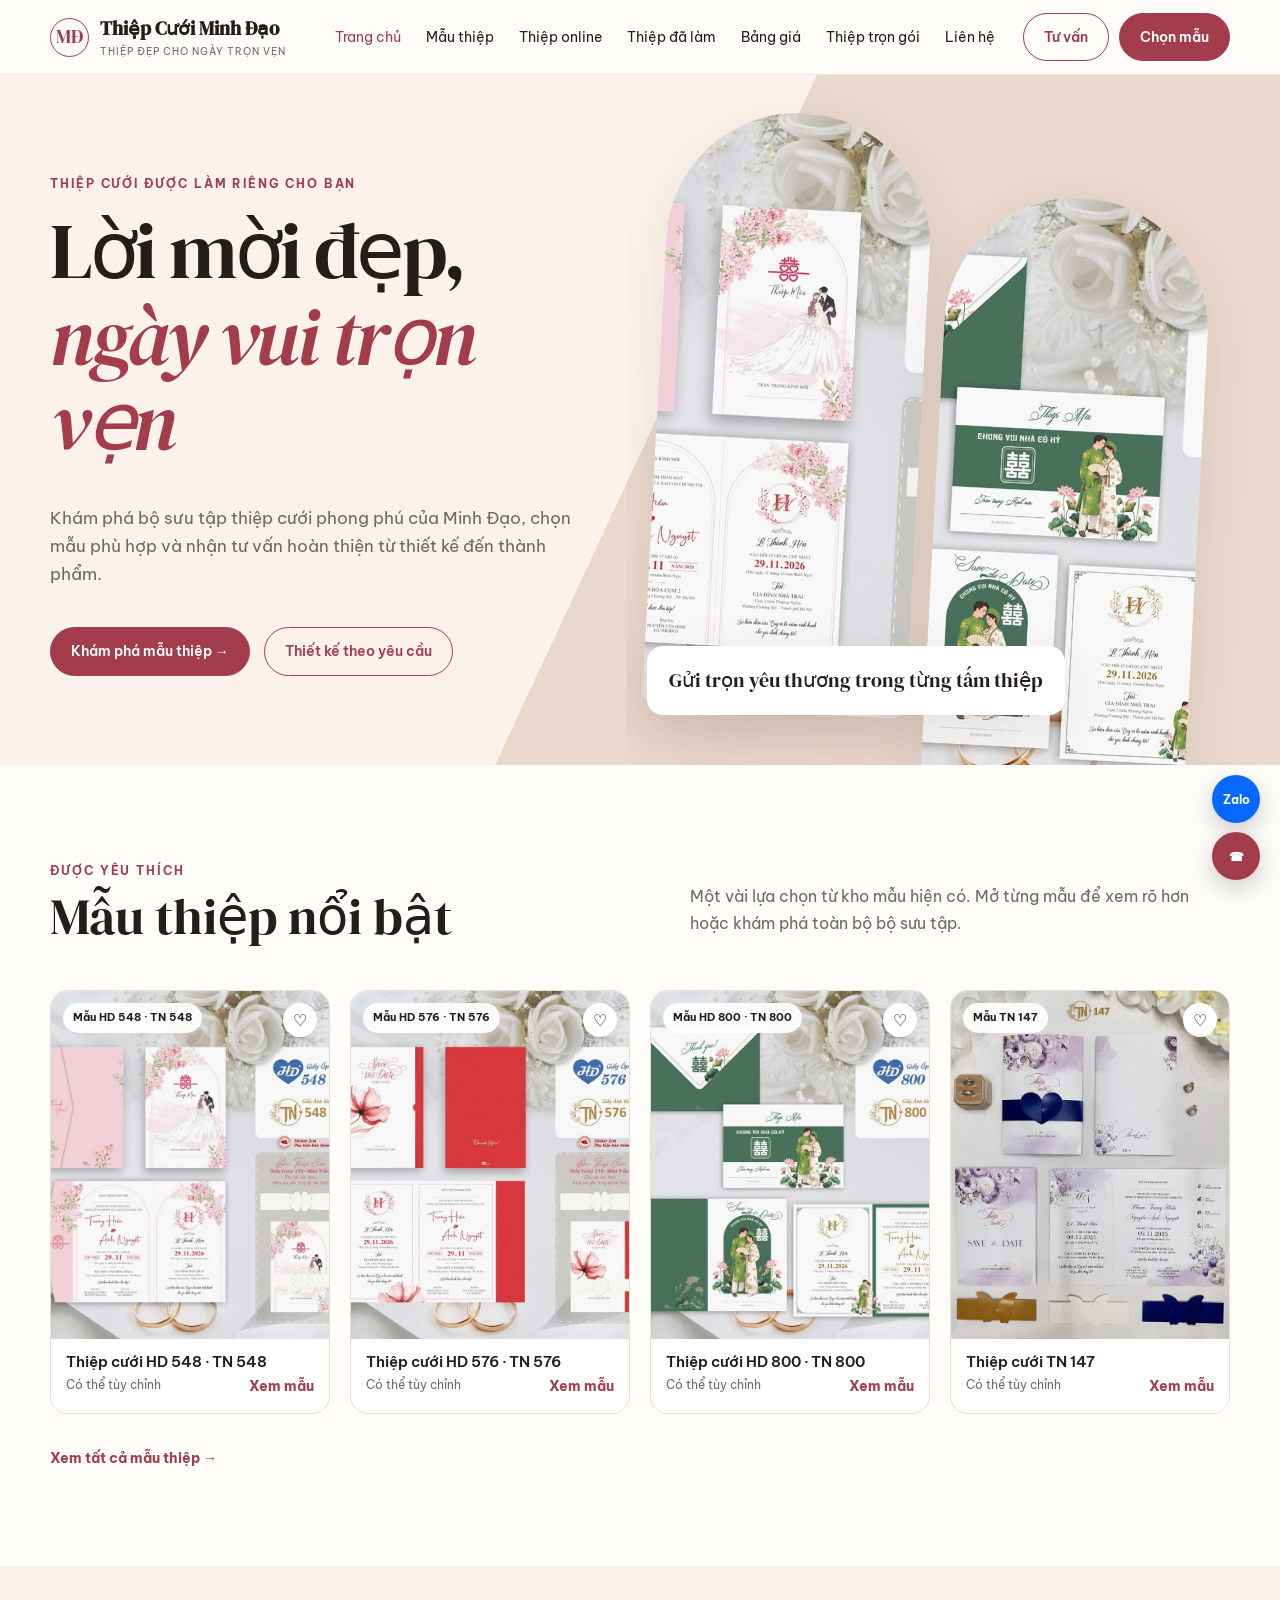
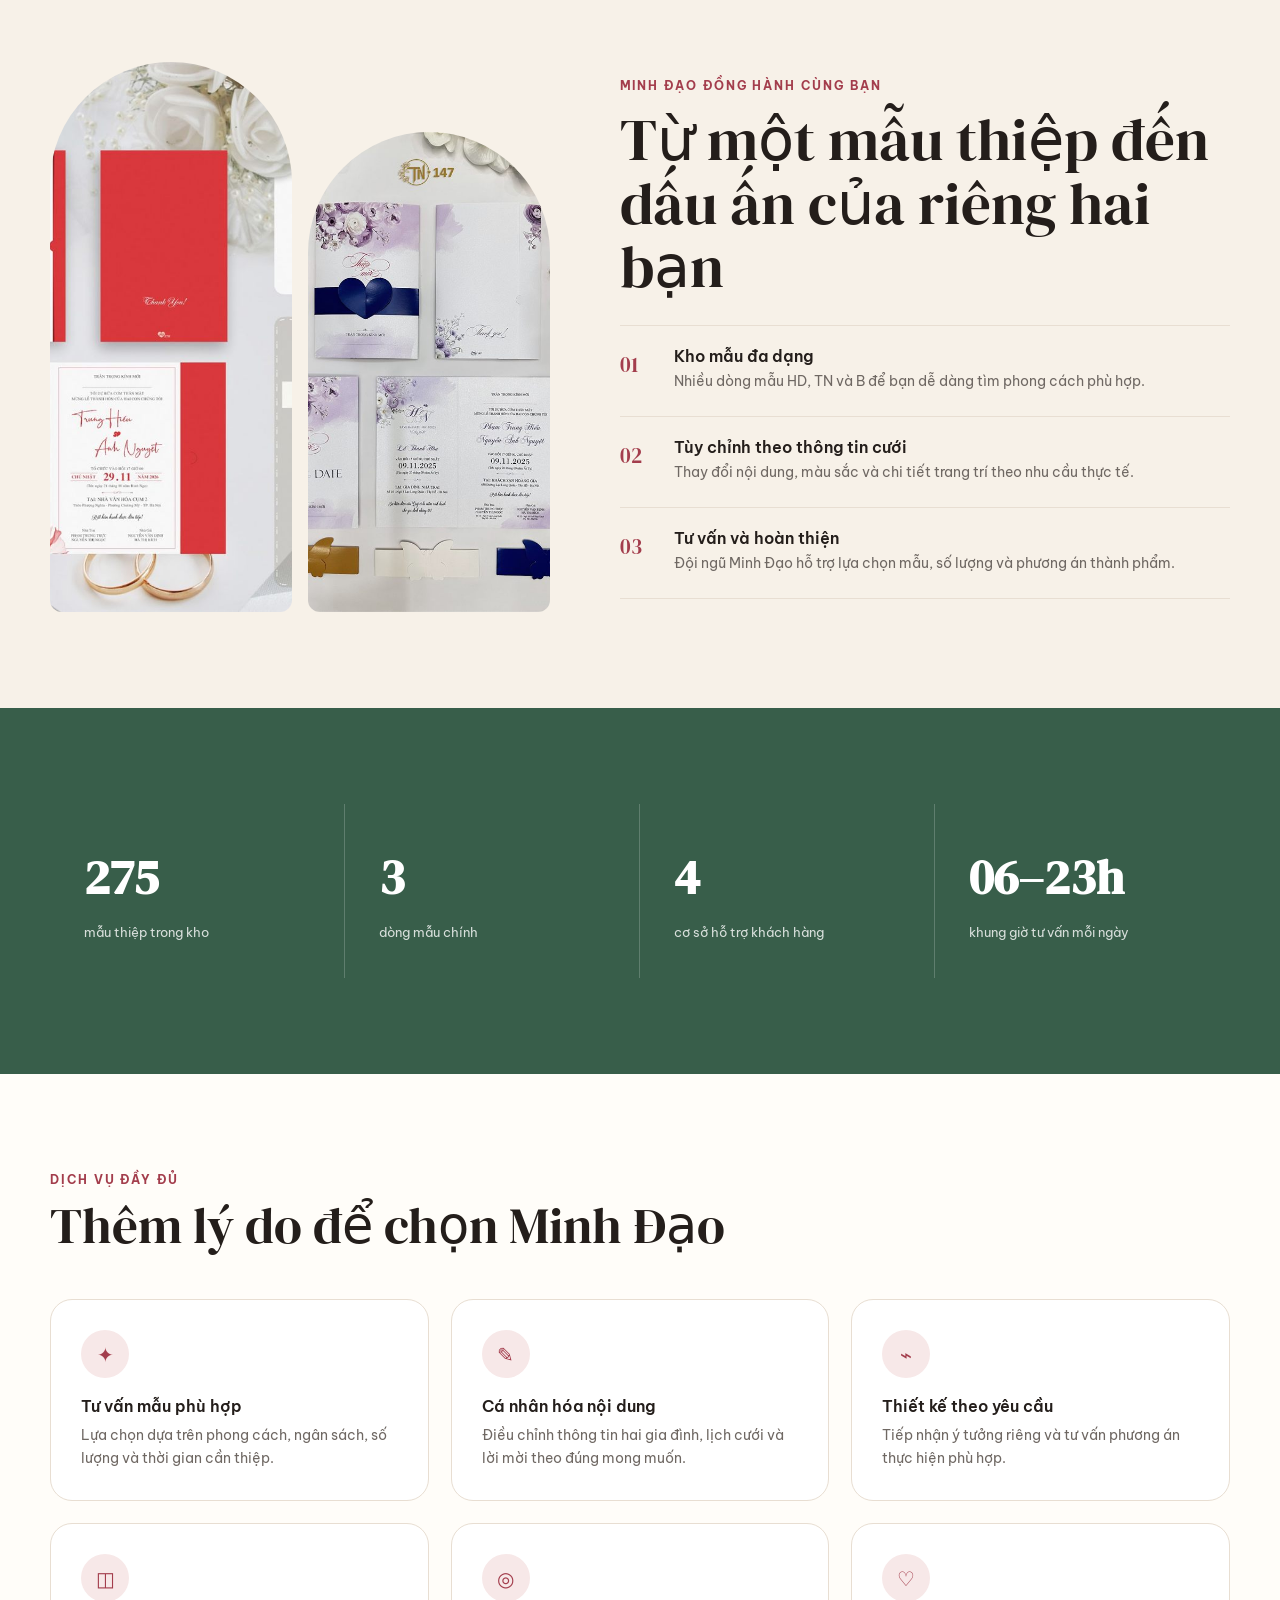
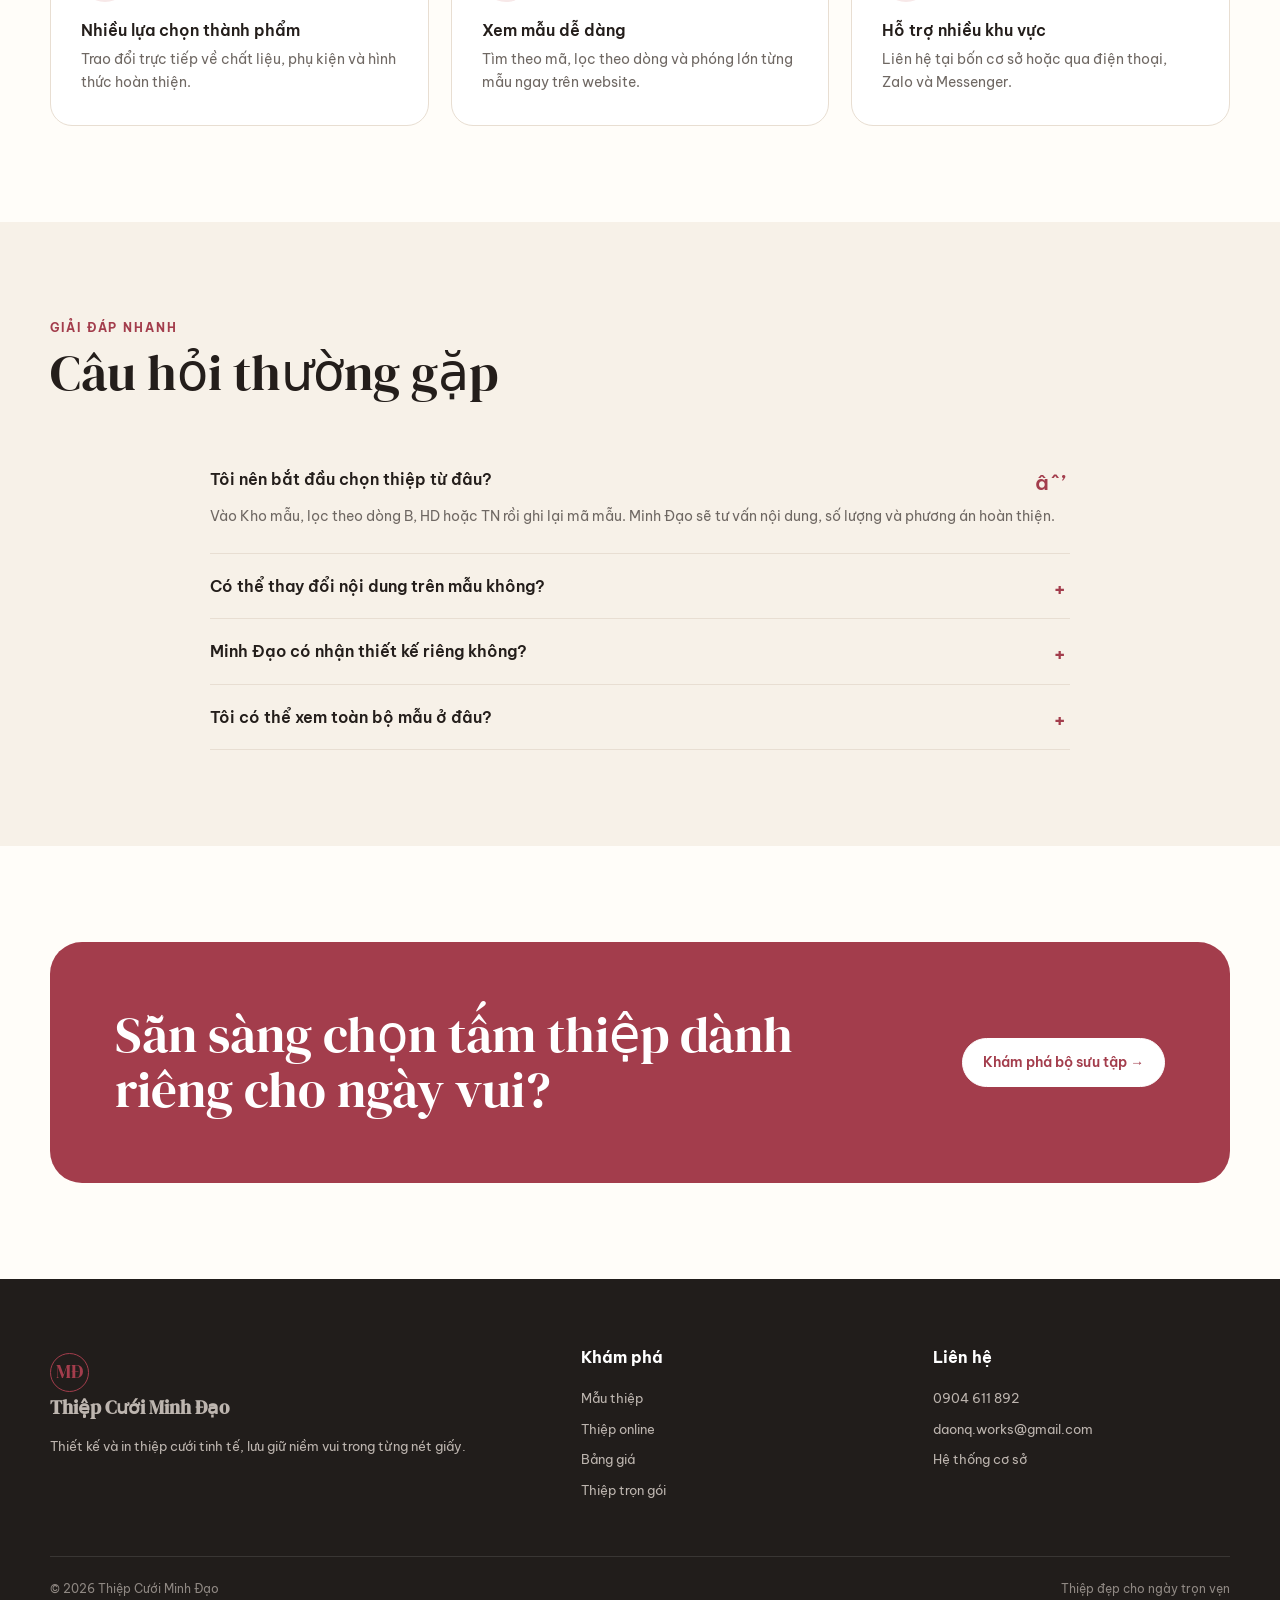
==== commit 5ee94b9e: "update web" ====
--- a/index.html
+++ b/index.html
@@ -1,1435 +1,16 @@
 <!doctype html>
-<html lang="vi">
-    <head>
-        <meta charset="UTF-8" />
-        <meta name="viewport" content="width=device-width, initial-scale=1.0" />
-        <meta
-            name="description"
-            content="Thiệp Cưới Minh Đạo — thiết kế và in thiệp cưới tinh tế, cá nhân hóa theo câu chuyện của bạn."
-        />
-        <title>Thiệp Cưới Minh Đạo — In thiệp cưới tinh tế</title>
-        <link rel="preconnect" href="https://fonts.googleapis.com" />
-        <link rel="preconnect" href="https://fonts.gstatic.com" crossorigin />
-        <link
-            href="https://fonts.googleapis.com/css2?family=Be+Vietnam+Pro:wght@300;400;500;600&family=Playfair+Display:ital,wght@0,500;0,600;1,500&display=swap"
-            rel="stylesheet"
-        />
-        <style>
-            :root {
-                --wine: #6d2532;
-                --wine-dark: #42141c;
-                --cream: #f8f1e7;
-                --paper: #fffaf3;
-                --gold: #b88a4c;
-                --ink: #2a211e;
-                --muted: #766863;
-                --line: rgba(70, 35, 26, 0.15);
-                --shadow: 0 24px 70px rgba(72, 34, 22, 0.13);
-            }
-            * {
-                box-sizing: border-box;
-            }
-            html {
-                scroll-behavior: smooth;
-            }
-            body {
-                margin: 0;
-                background: var(--paper);
-                color: var(--ink);
-                font-family: "Be Vietnam Pro", sans-serif;
-                font-size: 15px;
-                line-height: 1.75;
-                overflow-x: hidden;
-            }
-            body::before {
-                content: "";
-                position: fixed;
-                inset: 0;
-                pointer-events: none;
-                z-index: 99;
-                opacity: 0.22;
-                background-image: url("data:image/svg+xml,%3Csvg viewBox='0 0 160 160' xmlns='http://www.w3.org/2000/svg'%3E%3Cfilter id='n'%3E%3CfeTurbulence type='fractalNoise' baseFrequency='.85' numOctaves='3' stitchTiles='stitch'/%3E%3C/filter%3E%3Crect width='100%25' height='100%25' filter='url(%23n)' opacity='.12'/%3E%3C/svg%3E");
-            }
-            a {
-                color: inherit;
-                text-decoration: none;
-            }
-            button,
-            input,
-            select,
-            textarea {
-                font: inherit;
-            }
-            .wrap {
-                width: min(1180px, calc(100% - 48px));
-                margin: auto;
-            }
-            .serif {
-                font-family: "Playfair Display", serif;
-            }
-            .eyebrow {
-                display: flex;
-                align-items: center;
-                gap: 12px;
-                color: var(--wine);
-                font-size: 11px;
-                letter-spacing: 0.2em;
-                text-transform: uppercase;
-                font-weight: 600;
-            }
-            .eyebrow::before {
-                content: "";
-                width: 34px;
-                height: 1px;
-                background: var(--gold);
-            }
-            header {
-                height: 80px;
-                display: flex;
-                align-items: center;
-                position: absolute;
-                top: 0;
-                left: 0;
-                right: 0;
-                z-index: 20;
-                color: white;
-                border-bottom: 1px solid rgba(255, 255, 255, 0.2);
-            }
-            nav {
-                display: flex;
-                align-items: center;
-                justify-content: space-between;
-            }
-            .logo {
-                display: inline-flex;
-                flex-direction: column;
-                align-items: center;
-                width: max-content;
-                font-family: "Playfair Display";
-                font-size: 25px;
-                line-height: 1.25;
-                letter-spacing: 0.02em;
-            }
-            .logo span {
-                display: block;
-                width: 100%;
-                font-family: "Be Vietnam Pro";
-                font-size: 8px;
-                line-height: 1.4;
-                letter-spacing: 0.35em;
-                text-transform: uppercase;
-                text-align: center;
-                color: #e9d9c0;
-            }
-            .logo:focus-visible {
-                outline: 1px solid #e9d9c0;
-                outline-offset: 5px;
-                border-radius: 2px;
-            }
-            .navlinks {
-                display: flex;
-                gap: 34px;
-                font-size: 13px;
-            }
-            .navlinks a {
-                position: relative;
-            }
-            .navlinks a::after {
-                content: "";
-                position: absolute;
-                left: 0;
-                right: 100%;
-                bottom: -6px;
-                height: 1px;
-                background: #fff;
-                transition: 0.25s;
-            }
-            .navlinks a:hover::after {
-                right: 0;
-            }
-            .nav-cta {
-                border: 1px solid rgba(255, 255, 255, 0.5);
-                padding: 10px 18px;
-                border-radius: 100px;
-            }
-            .menu {
-                display: none;
-                background: transparent;
-                border: 0;
-                color: white;
-                font-size: 24px;
-            }
-            .hero {
-                min-height: 750px;
-                height: 96vh;
-                display: grid;
-                grid-template-columns: 54% 46%;
-                background: var(--wine);
-                color: white;
-                position: relative;
-            }
-            .hero-copy {
-                display: flex;
-                align-items: center;
-                padding: 125px 7vw 70px max(7vw, calc((100vw - 1180px) / 2));
-                position: relative;
-            }
-            .hero-copy::after {
-                content: "M & Đ";
-                position: absolute;
-                left: 4vw;
-                bottom: 15px;
-                font: italic 150px/1 "Playfair Display";
-                color: rgba(255, 255, 255, 0.035);
-                white-space: nowrap;
-            }
-            .hero .eyebrow {
-                color: #e7cda8;
-            }
-            .hero h1 {
-                font: 500 clamp(55px, 6.6vw, 102px) / 0.93 "Playfair Display";
-                letter-spacing: -0.04em;
-                margin: 24px 0 28px;
-                max-width: 680px;
-            }
-            .hero h1 em {
-                color: #e6cda7;
-                font-weight: 500;
-            }
-            .hero p {
-                max-width: 530px;
-                color: #ebdfe0;
-                font-weight: 300;
-                font-size: 16px;
-            }
-            .actions {
-                display: flex;
-                align-items: center;
-                gap: 28px;
-                margin-top: 42px;
-            }
-            .btn {
-                display: inline-flex;
-                align-items: center;
-                justify-content: center;
-                gap: 12px;
-                border: 0;
-                padding: 15px 24px;
-                border-radius: 2px;
-                background: var(--cream);
-                color: var(--wine-dark);
-                font-size: 12px;
-                text-transform: uppercase;
-                letter-spacing: 0.12em;
-                font-weight: 600;
-                cursor: pointer;
-                transition: 0.25s;
-            }
-            .btn:hover {
-                transform: translateY(-2px);
-                box-shadow: 0 10px 28px rgba(0, 0, 0, 0.18);
-            }
-            .text-link {
-                font-size: 12px;
-                text-transform: uppercase;
-                letter-spacing: 0.12em;
-                border-bottom: 1px solid rgba(255, 255, 255, 0.4);
-                padding-bottom: 4px;
-            }
-            .hero-art {
-                position: relative;
-                overflow: hidden;
-                background: #dbc5ad;
-            }
-            .hero-art::before {
-                content: "";
-                position: absolute;
-                inset: 0;
-                background: radial-gradient(circle at 30% 35%, rgba(255, 255, 255, 0.7), transparent 28%),
-                    linear-gradient(135deg, #d6bca5, #c79d83 55%, #a76b65);
-            }
-            .botanical {
-                position: absolute;
-                inset: -5%;
-                width: 110%;
-                height: 110%;
-                opacity: 0.9;
-            }
-            .invitation {
-                position: absolute;
-                width: min(72%, 450px);
-                aspect-ratio: 0.7;
-                left: 50%;
-                top: 51%;
-                transform: translate(-50%, -50%) rotate(-4deg);
-                background: #fdf8ef;
-                box-shadow: 0 35px 70px rgba(55, 23, 22, 0.3);
-                color: var(--wine);
-                display: flex;
-                flex-direction: column;
-                align-items: center;
-                justify-content: center;
-                text-align: center;
-                padding: 45px;
-            }
-            .invitation::before,
-            .invitation::after {
-                content: "";
-                position: absolute;
-                border: 1px solid #c9a46f;
-                inset: 18px;
-            }
-            .invitation::after {
-                inset: 23px;
-                border-color: rgba(184, 138, 76, 0.35);
-            }
-            .invitation small {
-                letter-spacing: 0.28em;
-                text-transform: uppercase;
-                font-size: 9px;
-            }
-            .invitation .names {
-                font: italic 52px/1.1 "Playfair Display";
-                margin: 28px 0;
-            }
-            .invitation .date {
-                font-family: "Playfair Display";
-                font-size: 17px;
-            }
-            .seal {
-                position: absolute;
-                width: 70px;
-                height: 70px;
-                border-radius: 50%;
-                background: var(--wine);
-                right: 10%;
-                bottom: 10%;
-                display: grid;
-                place-items: center;
-                color: #e9d2aa;
-                font: italic 22px "Playfair Display";
-                box-shadow: 0 8px 15px rgba(40, 15, 15, 0.25);
-            }
-            section {
-                padding: 110px 0;
-            }
-            .intro {
-                display: grid;
-                grid-template-columns: 0.75fr 1.25fr;
-                gap: 100px;
-                align-items: start;
-            }
-            .intro h2,
-            .section-head h2,
-            .story h2,
-            .contact h2 {
-                font: 500 clamp(38px, 5vw, 66px) / 1.05 "Playfair Display";
-                letter-spacing: -0.03em;
-                margin: 18px 0;
-            }
-            .intro p {
-                font-size: 17px;
-                color: var(--muted);
-                margin: 48px 0 0;
-            }
-            .stats {
-                display: flex;
-                gap: 60px;
-                margin-top: 45px;
-                padding-top: 28px;
-                border-top: 1px solid var(--line);
-            }
-            .stat b {
-                display: block;
-                font: 500 30px "Playfair Display";
-                color: var(--wine);
-            }
-            .stat span {
-                font-size: 11px;
-                text-transform: uppercase;
-                letter-spacing: 0.1em;
-                color: var(--muted);
-            }
-            .catalog {
-                background: var(--cream);
-            }
-            .section-head {
-                display: flex;
-                justify-content: space-between;
-                align-items: end;
-                margin-bottom: 48px;
-            }
-            .section-head h2 {
-                margin-bottom: 0;
-            }
-            .filters {
-                display: flex;
-                gap: 8px;
-                flex-wrap: wrap;
-            }
-            .filter {
-                padding: 9px 16px;
-                border: 1px solid var(--line);
-                border-radius: 100px;
-                background: transparent;
-                color: var(--muted);
-                cursor: pointer;
-                font-size: 12px;
-            }
-            .filter.active {
-                background: var(--wine);
-                color: white;
-                border-color: var(--wine);
-            }
-            .grid {
-                display: grid;
-                grid-template-columns: repeat(3, 1fr);
-                gap: 22px;
-            }
-            .card {
-                background: var(--paper);
-                padding: 14px 14px 22px;
-                transition: 0.3s;
-            }
-            .card:hover {
-                transform: translateY(-7px);
-                box-shadow: var(--shadow);
-            }
-            .card-art {
-                aspect-ratio: 1 / 1;
-                position: relative;
-                overflow: hidden;
-                background: #eee7dc;
-            }
-            .card-art img {
-                width: 100%;
-                height: 100%;
-                display: block;
-                object-fit: cover;
-                transition: transform 0.55s ease;
-            }
-            .card:hover .card-art img {
-                transform: scale(1.035);
-            }
-            .card-code {
-                position: absolute;
-                left: 12px;
-                bottom: 12px;
-                padding: 7px 10px;
-                background: rgba(255, 250, 241, 0.92);
-                color: var(--wine);
-                font-size: 11px;
-                font-weight: 600;
-                letter-spacing: 0.08em;
-                box-shadow: 0 4px 18px rgba(65, 33, 25, 0.12);
-            }
-            .card-info > div {
-                min-width: 0;
-            }
-            .card-price {
-                color: var(--wine) !important;
-                font-size: 18px !important;
-                font-weight: 700;
-                white-space: nowrap;
-            }
-            .card-info {
-                display: flex;
-                justify-content: space-between;
-                align-items: center;
-                padding: 18px 4px 0;
-            }
-            .card-info h3 {
-                font: 500 22px "Playfair Display";
-                margin: 0;
-            }
-            .card-info span {
-                color: var(--muted);
-                font-size: 12px;
-            }
-            .card[data-cat].hidden {
-                display: none;
-            }
-            .process {
-                position: relative;
-            }
-            .process-grid {
-                display: grid;
-                grid-template-columns: repeat(4, 1fr);
-                margin-top: 60px;
-                border-top: 1px solid var(--line);
-            }
-            .step {
-                padding: 35px 30px 0 0;
-                position: relative;
-            }
-            .step::before {
-                content: "";
-                position: absolute;
-                top: -5px;
-                left: 0;
-                width: 9px;
-                height: 9px;
-                border-radius: 50%;
-                background: var(--gold);
-            }
-            .step b {
-                font: italic 42px "Playfair Display";
-                color: #d8c8ba;
-            }
-            .step h3 {
-                font: 500 20px "Playfair Display";
-                color: var(--wine);
-                margin: 15px 0 8px;
-            }
-            .step p {
-                color: var(--muted);
-                font-size: 13px;
-                margin: 0;
-                max-width: 220px;
-            }
-            .story {
-                background: var(--wine-dark);
-                color: white;
-                padding: 0;
-                display: grid;
-                grid-template-columns: 1fr 1fr;
-            }
-            .story-art {
-                min-height: 610px;
-                position: relative;
-                overflow: hidden;
-                background: linear-gradient(150deg, #ad7770, #d9b99e);
-            }
-            .story-art svg {
-                position: absolute;
-                inset: 0;
-                width: 100%;
-                height: 100%;
-            }
-            .story-card {
-                position: absolute;
-                background: #fff9ef;
-                color: var(--wine);
-                width: 300px;
-                height: 410px;
-                left: 50%;
-                top: 50%;
-                transform: translate(-50%, -50%) rotate(5deg);
-                display: grid;
-                place-content: center;
-                text-align: center;
-                box-shadow: 0 25px 50px rgba(35, 10, 15, 0.3);
-            }
-            .story-card span {
-                font: italic 60px "Playfair Display";
-            }
-            .story-card small {
-                letter-spacing: 0.2em;
-            }
-            .story-copy {
-                padding: 90px max(7vw, calc((100vw - 1180px) / 2)) 90px 8vw;
-                display: flex;
-                flex-direction: column;
-                justify-content: center;
-            }
-            .story-copy .eyebrow {
-                color: #d9b98b;
-            }
-            .story-copy p {
-                color: #d8c8c9;
-                max-width: 500px;
-            }
-            .signature {
-                font: italic 30px "Playfair Display";
-                color: #e4c59c;
-                margin-top: 20px;
-            }
-            .pricing {
-                background: #efe3d4;
-            }
-            .pricing-grid {
-                display: grid;
-                grid-template-columns: repeat(3, 1fr);
-                gap: 18px;
-                margin-top: 50px;
-            }
-            .price {
-                background: var(--paper);
-                padding: 38px;
-                position: relative;
-                border: 1px solid transparent;
-            }
-            .price.featured {
-                background: var(--wine);
-                color: white;
-                transform: translateY(-12px);
-            }
-            .badge {
-                position: absolute;
-                right: 20px;
-                top: 20px;
-                font-size: 9px;
-                text-transform: uppercase;
-                letter-spacing: 0.15em;
-                background: #e5c495;
-                color: var(--wine-dark);
-                padding: 5px 9px;
-                border-radius: 20px;
-            }
-            .price h3 {
-                font: 500 29px "Playfair Display";
-                margin: 0 0 12px;
-            }
-            .price .amount {
-                font: 500 36px "Playfair Display";
-                color: var(--wine);
-            }
-            .price.featured .amount {
-                color: #edcf9f;
-            }
-            .price .amount small {
-                font: 400 12px "Be Vietnam Pro";
-            }
-            .price ul {
-                list-style: none;
-                padding: 20px 0 0;
-                margin: 20px 0;
-                border-top: 1px solid var(--line);
-                color: var(--muted);
-                font-size: 13px;
-            }
-            .price.featured ul {
-                color: #e7d9db;
-                border-color: rgba(255, 255, 255, 0.2);
-            }
-            .price li {
-                padding: 6px 0;
-            }
-            .price li::before {
-                content: "✓";
-                margin-right: 10px;
-                color: var(--gold);
-            }
-            .contact {
-                display: grid;
-                grid-template-columns: 0.85fr 1.15fr;
-                gap: 100px;
-            }
-            .contact-copy p {
-                color: var(--muted);
-                max-width: 420px;
-            }
-            .contact-list {
-                margin-top: 38px;
-            }
-            .contact-list div {
-                padding: 14px 0;
-                border-bottom: 1px solid var(--line);
-                font-size: 13px;
-            }
-            .contact-list b {
-                display: inline-block;
-                width: 105px;
-                color: var(--wine);
-            }
-            .contact-list .locations {
-                padding: 22px 0 0;
-                border-bottom: 0;
-            }
-            .locations > b {
-                display: block;
-                width: auto;
-                margin-bottom: 12px;
-                font-size: 11px;
-                letter-spacing: 0.12em;
-                text-transform: uppercase;
-            }
-            .location-item {
-                display: grid;
-                grid-template-columns: 118px 1fr;
-                gap: 12px;
-                padding: 11px 0;
-                border-bottom: 1px solid var(--line);
-                font-style: normal;
-                line-height: 1.55;
-            }
-            .location-item strong {
-                color: var(--wine);
-                font-size: 12px;
-                font-weight: 600;
-            }
-            form {
-                background: var(--cream);
-                padding: 44px;
-                display: grid;
-                grid-template-columns: 1fr 1fr;
-                gap: 20px;
-            }
-            .field {
-                display: flex;
-                flex-direction: column;
-                gap: 7px;
-            }
-            .field.full {
-                grid-column: 1/-1;
-            }
-            label {
-                font-size: 10px;
-                text-transform: uppercase;
-                letter-spacing: 0.13em;
-                color: var(--muted);
-            }
-            input,
-            select,
-            textarea {
-                width: 100%;
-                border: 0;
-                border-bottom: 1px solid #cdbbad;
-                background: transparent;
-                padding: 10px 2px;
-                outline: 0;
-                color: var(--ink);
-                border-radius: 0;
-            }
-            input:focus,
-            select:focus,
-            textarea:focus {
-                border-color: var(--wine);
-            }
-            textarea {
-                resize: vertical;
-                min-height: 70px;
-            }
-            form .btn {
-                grid-column: 1/-1;
-                background: var(--wine);
-                color: white;
-                margin-top: 8px;
-            }
-            .form-note {
-                grid-column: 1/-1;
-                font-size: 12px;
-                color: var(--wine);
-                text-align: center;
-                min-height: 20px;
-                margin: 0;
-            }
-            footer {
-                background: #251517;
-                color: #cdbfc0;
-                padding: 54px 0 28px;
-            }
-            .foot {
-                display: grid;
-                grid-template-columns: 1fr auto;
-                gap: 40px;
-                align-items: start;
-            }
-            .foot .logo {
-                color: white;
-            }
-            .foot p {
-                max-width: 360px;
-                font-size: 12px;
-            }
-            .foot-links {
-                display: flex;
-                gap: 60px;
-            }
-            .foot-links div {
-                display: flex;
-                flex-direction: column;
-                gap: 8px;
-                font-size: 12px;
-            }
-            .foot-links b {
-                color: white;
-                text-transform: uppercase;
-                font-size: 10px;
-                letter-spacing: 0.15em;
-                margin-bottom: 5px;
-            }
-            .copyright {
-                margin-top: 45px;
-                padding-top: 20px;
-                border-top: 1px solid rgba(255, 255, 255, 0.1);
-                display: flex;
-                justify-content: space-between;
-                font-size: 10px;
-                letter-spacing: 0.08em;
-                text-transform: uppercase;
-            }
-            .contact-float {
-                position: fixed;
-                right: 22px;
-                bottom: 24px;
-                z-index: 80;
-                display: flex;
-                flex-direction: column;
-                gap: 12px;
-            }
-            .contact-float a {
-                position: relative;
-                width: 54px;
-                height: 54px;
-                border-radius: 50%;
-                display: grid;
-                place-items: center;
-                color: #fff;
-                box-shadow: 0 8px 24px rgba(35, 21, 23, 0.28);
-                transition:
-                    transform 0.25s,
-                    box-shadow 0.25s;
-            }
-            .contact-float a:hover {
-                transform: translateY(-3px) scale(1.04);
-                box-shadow: 0 12px 28px rgba(35, 21, 23, 0.36);
-            }
-            .contact-float a:focus-visible {
-                outline: 3px solid #fff;
-                outline-offset: 3px;
-            }
-            .contact-float svg {
-                width: 25px;
-                height: 25px;
-                fill: currentColor;
-            }
-            .contact-float .zalo {
-                background: #0877e8;
-                font-size: 13px;
-                font-weight: 600;
-                letter-spacing: -0.04em;
-            }
-            .contact-float .messenger {
-                background: linear-gradient(145deg, #00b2ff, #665cac 55%, #ff396f);
-            }
-            .contact-float .phone {
-                background: #319c59;
-                animation: phone-pulse 2.2s infinite;
-            }
-            .contact-float .tooltip {
-                position: absolute;
-                right: 66px;
-                top: 50%;
-                transform: translate(8px, -50%);
-                white-space: nowrap;
-                background: #251517;
-                color: #fff;
-                padding: 7px 11px;
-                border-radius: 4px;
-                font-size: 11px;
-                letter-spacing: 0.02em;
-                opacity: 0;
-                visibility: hidden;
-                transition: 0.2s;
-                pointer-events: none;
-            }
-            .contact-float a:hover .tooltip,
-            .contact-float a:focus-visible .tooltip {
-                opacity: 1;
-                visibility: visible;
-                transform: translate(0, -50%);
-            }
-            @keyframes phone-pulse {
-                0%,
-                100% {
-                    box-shadow:
-                        0 8px 24px rgba(35, 21, 23, 0.28),
-                        0 0 0 0 rgba(49, 156, 89, 0.32);
-                }
-                50% {
-                    box-shadow:
-                        0 8px 24px rgba(35, 21, 23, 0.28),
-                        0 0 0 10px rgba(49, 156, 89, 0);
-                }
-            }
-            @media (max-width: 900px) {
-                .navlinks {
-                    display: none;
-                    position: absolute;
-                    top: 80px;
-                    left: 0;
-                    right: 0;
-                    background: var(--wine-dark);
-                    padding: 25px 24px;
-                    flex-direction: column;
-                }
-                .navlinks.open {
-                    display: flex;
-                }
-                .menu {
-                    display: block;
-                }
-                .hero {
-                    grid-template-columns: 1fr;
-                    height: auto;
-                }
-                .hero-copy {
-                    min-height: 670px;
-                    padding-left: 24px;
-                    padding-right: 24px;
-                }
-                .hero-art {
-                    min-height: 620px;
-                }
-                .intro,
-                .contact {
-                    grid-template-columns: 1fr;
-                    gap: 30px;
-                }
-                .intro p {
-                    margin-top: 0;
-                }
-                .grid,
-                .pricing-grid {
-                    grid-template-columns: repeat(2, 1fr);
-                }
-                .process-grid {
-                    grid-template-columns: repeat(2, 1fr);
-                    gap: 35px;
-                }
-                .story {
-                    grid-template-columns: 1fr;
-                }
-                .story-copy {
-                    padding: 75px 24px;
-                }
-                .price.featured {
-                    transform: none;
-                }
-                .contact {
-                    gap: 45px;
-                }
-            }
-            @media (max-width: 620px) {
-                .wrap {
-                    width: min(100% - 30px, 1180px);
-                }
-                section {
-                    padding: 78px 0;
-                }
-                .location-item {
-                    grid-template-columns: 1fr;
-                    gap: 2px;
-                }
-                .hero h1 {
-                    font-size: 52px;
-                }
-                .hero-copy {
-                    min-height: 630px;
-                }
-                .hero-art {
-                    min-height: 500px;
-                }
-                .invitation {
-                    width: 74%;
-                    padding: 25px;
-                }
-                .invitation .names {
-                    font-size: 39px;
-                }
-                .actions {
-                    align-items: flex-start;
-                    flex-direction: column;
-                    gap: 18px;
-                }
-                .stats {
-                    gap: 26px;
-                }
-                .section-head {
-                    align-items: start;
-                    flex-direction: column;
-                    gap: 25px;
-                }
-                .grid,
-                .pricing-grid {
-                    grid-template-columns: 1fr;
-                }
-                .process-grid {
-                    grid-template-columns: 1fr;
-                }
-                .step {
-                    padding-right: 0;
-                }
-                .story-art {
-                    min-height: 500px;
-                }
-                .story-card {
-                    width: 240px;
-                    height: 340px;
-                }
-                .contact h2 {
-                    font-size: 44px;
-                }
-                form {
-                    padding: 28px 22px;
-                    grid-template-columns: 1fr;
-                }
-                .field,
-                .field.full,
-                form .btn,
-                .form-note {
-                    grid-column: 1;
-                }
-                .foot {
-                    grid-template-columns: 1fr;
-                }
-                .foot-links {
-                    gap: 36px;
-                }
-                .copyright {
-                    gap: 10px;
-                    flex-direction: column;
-                }
-                .contact-float {
-                    right: 14px;
-                    bottom: 16px;
-                    gap: 9px;
-                }
-                .contact-float a {
-                    width: 48px;
-                    height: 48px;
-                }
-                .contact-float .tooltip {
-                    display: none;
-                }
-            }
-        </style>
-    </head>
-    <body>
-        <header>
-            <nav class="wrap">
-                <a href="#" class="logo">Thiệp Cưới<span>Minh Đạo</span></a>
-                <div class="navlinks" id="nav">
-                    <a href="#mau-thiep">Mẫu thiệp</a><a href="#quy-trinh">Quy trình</a><a href="#bang-gia">Bảng giá</a
-                    ><a href="#cau-chuyen">Về chúng tôi</a><a class="nav-cta" href="#lien-he">Nhận tư vấn</a>
-                </div>
-                <button class="menu" aria-label="Mở menu" aria-expanded="false">☰</button>
-            </nav>
-        </header>
-        <main>
-            <section class="hero">
-                <div class="hero-copy">
-                    <div>
-                        <div class="eyebrow">Thiệp cưới được làm riêng cho bạn</div>
-                        <h1>Gửi lời yêu<br />qua từng <em>nét giấy</em></h1>
-                        <p>
-                            Từ ý tưởng đầu tiên đến tấm thiệp hoàn thiện, Thiệp Cưới Minh Đạo nâng niu câu chuyện của
-                            hai bạn bằng thiết kế tinh tế và kỹ nghệ in chỉn chu.
-                        </p>
-                        <div class="actions">
-                            <a class="btn" href="#mau-thiep">Khám phá bộ sưu tập <span>↗</span></a
-                            ><a class="text-link" href="#lien-he">Thiết kế riêng</a>
-                        </div>
-                    </div>
-                </div>
-                <div class="hero-art">
-                    <svg class="botanical" viewBox="0 0 600 800" aria-hidden="true">
-                        <g fill="none" stroke="#6d2532" stroke-width="2" opacity=".42">
-                            <path
-                                d="M40 760C180 570 112 300 288 22M93 645c108-48 126-119 138-198M160 488c-70-52-74-118-67-170M485 750C400 594 442 390 352 238M430 594c-82-36-99-92-111-149"
-                            />
-                            <g fill="#6d2532" stroke="none">
-                                <ellipse cx="154" cy="540" rx="26" ry="55" transform="rotate(-55 154 540)" />
-                                <ellipse cx="116" cy="400" rx="23" ry="52" transform="rotate(145 116 400)" />
-                                <ellipse cx="220" cy="354" rx="22" ry="48" transform="rotate(35 220 354)" />
-                                <ellipse cx="422" cy="520" rx="25" ry="54" transform="rotate(55 422 520)" />
-                                <ellipse cx="390" cy="420" rx="20" ry="45" transform="rotate(-45 390 420)" />
-                            </g>
-                        </g>
-                    </svg>
-                    <div class="invitation">
-                        <small>Trân trọng báo tin lễ thành hôn</small>
-                        <div class="names">Huy Hiếu &amp; Ánh Dương</div>
-                        <small>Thứ Bảy</small>
-                        <div class="date">12 · 12 · 2026</div>
-                    </div>
-                    <div class="seal">HD</div>
-                </div>
-            </section>
-            <section>
-                <div class="wrap intro">
-                    <div>
-                        <div class="eyebrow">Tỉ mỉ trong từng chi tiết</div>
-                        <h2>Thiệp đẹp,<br />lời mời <em>đáng nhớ</em></h2>
-                    </div>
-                    <div>
-                        <p>
-                            Chúng tôi tin tấm thiệp không chỉ báo một ngày vui. Đó là lời mở đầu cho một kỷ niệm lớn —
-                            mang màu sắc, cá tính và sự trân trọng của hai bạn đến từng vị khách.
-                        </p>
-                        <div class="stats">
-                            <div class="stat"><b>1000+</b><span>Mẫu thiết kế</span></div>
-                            <div class="stat"><b>1–2</b><span>Ngày hoàn thiện</span></div>
-                            <div class="stat"><b>100%</b><span>Cá nhân hóa</span></div>
-                        </div>
-                    </div>
-                </div>
-            </section>
-            <section class="catalog" id="mau-thiep">
-                <div class="wrap">
-                    <div class="section-head">
-                        <div>
-                            <div class="eyebrow">Bộ sưu tập thiệp cưới</div>
-                            <h2>Chọn mẫu thiệp của bạn</h2>
-                        </div>
-                        <div class="filters">
-                            <button class="filter active" data-filter="all">Tất cả</button
-                            ><button class="filter" data-filter="b">Mẫu B</button
-                            ><button class="filter" data-filter="hd">Mẫu HD</button
-                            ><button class="filter" data-filter="tn">Mẫu TN</button>
-                        </div>
-                    </div>
-                    <div class="grid" id="cardGrid" aria-live="polite"></div>
-                </div>
-            </section>
-            <section id="quy-trinh">
-                <div class="wrap">
-                    <div class="eyebrow">Nhẹ nhàng từ đầu đến cuối</div>
-                    <div class="section-head">
-                        <h2>Hành trình tạo nên<br />tấm thiệp của riêng bạn</h2>
-                    </div>
-                    <div class="process-grid">
-                        <div class="step">
-                            <b>01</b>
-                            <h3>Chọn phong cách</h3>
-                            <p>Chia sẻ câu chuyện, bảng màu và mẫu thiệp bạn yêu thích.</p>
-                        </div>
-                        <div class="step">
-                            <b>02</b>
-                            <h3>Tư vấn chất liệu</h3>
-                            <p>Cùng chọn loại giấy, kỹ thuật in và phụ kiện phù hợp ngân sách.</p>
-                        </div>
-                        <div class="step">
-                            <b>03</b>
-                            <h3>Duyệt bản thiết kế</h3>
-                            <p>Nhận bản xem trước và tinh chỉnh nội dung trước khi in.</p>
-                        </div>
-                        <div class="step">
-                            <b>04</b>
-                            <h3>In &amp; giao tận tay</h3>
-                            <p>Kiểm tra kỹ từng thành phẩm, đóng gói và giao đến bạn.</p>
-                        </div>
-                    </div>
-                </div>
-            </section>
-            <section class="story" id="cau-chuyen">
-                <div class="story-art">
-                    <svg viewBox="0 0 700 650" aria-hidden="true">
-                        <g fill="none" stroke="#fff4e5" stroke-width="2" opacity=".45">
-                            <path d="M-40 620C120 450 65 230 255-40M700 570C560 450 650 180 475-20" />
-                            <ellipse cx="83" cy="398" rx="28" ry="70" transform="rotate(-45 83 398)" fill="#fff4e5" />
-                            <ellipse cx="615" cy="300" rx="26" ry="65" transform="rotate(48 615 300)" fill="#fff4e5" />
-                        </g>
-                    </svg>
-                    <div class="story-card">
-                        <small>THIỆP CƯỚI MINH ĐẠO</small><span>song hỷ</span><small>WEDDING STUDIO</small>
-                    </div>
-                </div>
-                <div class="story-copy">
-                    <div class="eyebrow">Câu chuyện Minh Đạo</div>
-                    <h2>Giữ nét truyền thống,<br />kể chuyện hôm nay</h2>
-                    <p>
-                        Thiệp Cưới Minh Đạo kết hợp cảm hứng Á Đông cùng ngôn ngữ thiết kế đương đại. Mỗi bộ thiệp được
-                        cân nhắc từ sắc độ, bố cục đến cảm giác khi chạm tay — để niềm vui của bạn hiện diện trong từng
-                        chi tiết nhỏ.
-                    </p>
-                    <div class="signature">Chân thành từ Minh Đạo</div>
-                </div>
-            </section>
-            <section class="pricing" id="bang-gia">
-                <div class="wrap">
-                    <div class="eyebrow">Gói thiệp tham khảo</div>
-                    <div class="section-head">
-                        <h2>Đẹp trong từng<br />khoảng ngân sách</h2>
-                    </div>
-                    <div class="pricing-grid">
-                        <div class="price">
-                            <h3>Thanh Nhã</h3>
-                            <div class="amount">8.000đ <small>/ thiệp</small></div>
-                            <ul>
-                                <li>Thiệp 2 lớp, giấy couche</li>
-                                <li>In offset 2 mặt</li>
-                                <li>Phong bì đồng bộ</li>
-                                <li>Từ 100 thiệp</li>
-                            </ul>
-                        </div>
-                        <div class="price featured">
-                            <span class="badge">Được yêu thích</span>
-                            <h3>Tinh Hoa</h3>
-                            <div class="amount">15.000đ <small>/ thiệp</small></div>
-                            <ul>
-                                <li>Giấy mỹ thuật cao cấp</li>
-                                <li>Ép kim hoặc bế nổi</li>
-                                <li>Phong bì &amp; tem tên</li>
-                                <li>Từ 100 thiệp</li>
-                            </ul>
-                        </div>
-                        <div class="price">
-                            <h3>Độc Bản</h3>
-                            <div class="amount">Liên hệ</div>
-                            <ul>
-                                <li>Thiết kế hoàn toàn riêng</li>
-                                <li>Chất liệu tùy chọn</li>
-                                <li>Phụ kiện &amp; đóng gói riêng</li>
-                                <li>Tư vấn 1:1</li>
-                            </ul>
-                        </div>
-                    </div>
-                </div>
-            </section>
-            <section id="lien-he">
-                <div class="wrap contact">
-                    <div class="contact-copy">
-                        <div class="eyebrow">Bắt đầu từ một lời chào</div>
-                        <h2>Cùng tạo nên tấm thiệp của bạn</h2>
-                        <p>
-                            Để lại thông tin, Thiệp Cưới Minh Đạo sẽ liên hệ tư vấn mẫu, chất liệu và báo giá phù hợp
-                            trong thời gian sớm nhất.
-                        </p>
-                        <div class="contact-list">
-                            <div><b>Điện thoại</b> <a href="tel:0904611892">0904 611 892</a></div>
-                            <div><b>Email</b> <a href="mailto:daonq.works@gmail.com">daonq.works@gmail.com</a></div>
-                            <div><b>Giờ mở cửa</b> 06:00 — 23:00</div>
-                            <div class="locations">
-                                <b>Hệ thống cơ sở</b>
-                                <address class="location-item">
-                                    <strong>Trụ sở chính</strong>
-                                    <span>Ninh Môn, Xã Nội Bài, TP. Hà Nội</span>
-                                </address>
-                                <address class="location-item">
-                                    <strong>Cơ sở Online 1</strong>
-                                    <span>Cầu Giấy, Phường Nghĩa Đô, TP. Hà Nội</span>
-                                </address>
-                                <address class="location-item">
-                                    <strong>Cơ sở Online 2</strong>
-                                    <span>Phú Thượng, Xã Kim Anh, TP. Hà Nội</span>
-                                </address>
-                                <address class="location-item">
-                                    <strong>Cơ sở Online 3</strong>
-                                    <span>Cao Lỗ, Xã Đông Anh, TP. Hà Nội</span>
-                                </address>
-                            </div>
-                        </div>
-                    </div>
-                    <form id="quoteForm">
-                        <input
-                            type="text"
-                            name="_honey"
-                            tabindex="-1"
-                            autocomplete="off"
-                            style="position: absolute; left: -9999px"
-                            aria-hidden="true"
-                        />
-                        <div class="field">
-                            <label for="name">Tên của bạn</label
-                            ><input id="name" name="name" autocomplete="name" required placeholder="Nguyễn Minh Anh" />
-                        </div>
-                        <div class="field">
-                            <label for="phone">Số điện thoại</label
-                            ><input id="phone" name="phone" type="tel" autocomplete="tel" required placeholder="090 000 0000" />
-                        </div>
-                        <div class="field">
-                            <label for="quantity">Số lượng dự kiến</label
-                            ><select id="quantity" name="quantity">
-                                <option>100 thiệp</option>
-                                <option>200 thiệp</option>
-                                <option>300 thiệp</option>
-                                <option>500 thiệp</option>
-                                <option>1000 thiệp</option>
-                            </select>
-                        </div>
-                        <div class="field">
-                            <label for="date">Ngày cưới dự kiến</label><input id="date" name="wedding_date" type="date" />
-                        </div>
-                        <div class="field full">
-                            <label for="note">Phong cách bạn yêu thích</label
-                            ><textarea id="note" name="message" placeholder="Ví dụ: tối giản, tông đỏ rượu, có ép kim..."></textarea>
-                        </div>
-                        <button class="btn" type="submit">Gửi yêu cầu tư vấn <span>→</span></button>
-                        <p class="form-note" role="status" aria-live="polite"></p>
-                    </form>
-                </div>
-            </section>
-        </main>
-        <div class="contact-float" aria-label="Liên hệ nhanh">
-            <a
-                class="zalo"
-                href="https://zalo.me/84904611892"
-                target="_blank"
-                rel="noopener noreferrer"
-                aria-label="Nhắn tin qua Zalo"
-                ><span>Zalo</span><span class="tooltip">Nhắn qua Zalo</span></a
-            >
-            <a
-                class="messenger"
-                href="https://www.messenger.com/t/nqd.bpn"
-                target="_blank"
-                rel="noopener noreferrer"
-                aria-label="Nhắn tin qua Messenger"
-                ><svg viewBox="0 0 24 24" aria-hidden="true">
-                    <path
-                        d="M12 2C6.48 2 2 6.15 2 11.27c0 2.92 1.46 5.52 3.74 7.22V22l3.42-1.88c.9.25 1.86.39 2.84.39 5.52 0 10-4.15 10-9.24S17.52 2 12 2Zm1 12.48-2.55-2.72-4.98 2.72 5.48-5.82 2.61 2.72 4.92-2.72L13 14.48Z"
-                    /></svg
-                ><span class="tooltip">Nhắn qua Messenger</span></a
-            >
-            <a class="phone" href="tel:0904611892" aria-label="Gọi 0904 611 892"
-                ><svg viewBox="0 0 24 24" aria-hidden="true">
-                    <path
-                        d="M6.62 10.79a15.5 15.5 0 0 0 6.59 6.59l2.2-2.2c.27-.27.67-.36 1.02-.24 1.12.37 2.33.57 3.57.57.55 0 1 .45 1 1V20c0 .55-.45 1-1 1C10.61 21 3 13.39 3 4c0-.55.45-1 1-1h3.5c.55 0 1 .45 1 1 0 1.25.2 2.45.57 3.57.11.35.03.74-.25 1.02l-2.2 2.2Z"
-                    /></svg
-                ><span class="tooltip">Gọi 0904 611 892</span></a
-            >
-        </div>
-        <footer>
-            <div class="wrap">
-                <div class="foot">
-                    <div>
-                        <a href="#" class="logo">Thiệp Cưới<span>Minh Đạo</span></a>
-                        <p>Thiết kế và in thiệp cưới tinh tế, lưu giữ niềm vui trong từng nét giấy.</p>
-                    </div>
-                    <div class="foot-links">
-                        <div>
-                            <b>Khám phá</b><a href="#mau-thiep">Mẫu thiệp</a><a href="#bang-gia">Bảng giá</a
-                            ><a href="#quy-trinh">Quy trình</a>
-                        </div>
-                        <div><b>Kết nối</b><a href="#">Facebook</a><a href="#">Instagram</a><a href="#">Zalo</a></div>
-                    </div>
-                </div>
-                <div class="copyright">
-                    <span>© 2026 Thiệp Cưới Minh Đạo</span><span>Thiệp đẹp cho ngày trọn vẹn</span>
-                </div>
-            </div>
-        </footer>
-        <script>
-            const invitationCodes = [
-                "B 236", "B 237", "B 238", "B 239", "B 240", "B 241",
-                "HD cấp sắc 01", "HD mừng thọ 01", "HD mừng thọ 02",
-                "HD 001", "HD 002", "HD 003", "HD 004", "HD 005", "HD 006", "HD 007", "HD 008", "HD 009",
-                "HD 010", "HD 011", "HD 012", "HD 013", "HD 014", "HD 015", "HD 016", "HD 017", "HD 021", "HD 029",
-                "HD 324", "HD 325", "HD 326", "HD 327", "HD 328", "HD 329", "HD 341", "HD 342", "HD 344",
-                "HD 383", "HD 384", "HD 385", "HD 386", "HD 387", "HD 389", "HD 390", "HD 393", "HD 394",
-                "HD 402", "HD 403", "HD 405", "HD 406", "HD 407", "HD 408", "HD 409", "HD 412", "HD 415",
-                "HD 416", "HD 419", "HD 426", "HD 430", "HD 433", "HD 439", "HD 441", "HD 442", "HD 444",
-                "HD 445", "HD 447", "HD 448", "HD 450", "HD 454", "HD 455", "HD 456", "HD 457", "HD 458",
-                "HD 460", "HD 478", "HD 479", "HD 480", "HD 482", "HD 483", "HD 484", "HD 485", "HD 486",
-                "HD 487", "HD 488", "HD 489", "HD 490", "HD 491", "HD 492", "HD 493", "HD 494", "HD 495",
-                "HD 496", "HD 497", "HD 498", "HD 499", "HD 500", "HD 501", "HD 502", "HD 503", "HD 504",
-                "HD 506", "HD 507", "HD 508", "HD 510", "HD 512", "HD 513 - TN 213", "HD 514 - TN 214",
-                "HD 516 - TN 216", "HD 517 - TN 217", "HD 518 - TN 218", "HD 519 - TN 219", "HD 520", "HD 521",
-                "HD 522", "HD 523", "HD 524", "HD 525 - TN 525", "HD 526 - TN 526", "HD 527 - TN 527",
-                "HD 528 - TN 528", "HD 529 - TN 529", "HD 530 - TN 530", "HD 531 - TN 531", "HD 532 - TN 532",
-                "HD 533 - TN 533", "HD 534 - TN 534", "HD 535 - TN 535", "HD 536 - TN 536", "HD 537 - TN 537",
-                "HD 538 - TN 538", "HD 539 - TN 539", "HD 540 - TN 540", "HD 541 - TN 541", "HD 542 - TN 542",
-                "HD 543 - TN 543", "HD 544 - TN 544", "HD 545 - TN 545", "HD 546 - TN 546", "HD 547 - TN 547",
-                "HD 548 - TN 548", "HD 549 - TN 549", "HD 550 - TN 550", "HD 551 - TN 551", "HD 552 - TN 552",
-                "HD 553 - TN 553", "HD 554 - TN 554", "HD 555 - TN 555", "HD 556 - TN 556", "HD 557 - TN 557",
-                "HD 558 - TN 558", "HD 559 - TN 559", "HD 560 - TN 560", "HD 561 - TN 561", "HD 562 - TN 562",
-                "HD 563 - TN 563", "HD 564 - TN 564", "HD 565 - TN 565", "HD 566 - TN 566", "HD 567 - TN 567",
-                "HD 568 - TN 568", "HD 569 - TN 569", "HD 570 - TN 570", "HD 571 - TN 571", "HD 572 - TN 572",
-                "HD 573 - TN 573", "HD 574 - TN 574", "HD 575 - TN 575", "HD 576 - TN 576", "HD 577 - TN 577",
-                "HD 578 - TN 578", "HD 579 - TN 579", "HD 580 - TN 580", "HD 589 - TN 589", "HD 590 - TN 590",
-                "HD 591 - TN 591", "HD 592 - TN 592", "HD 593 - TN 593", "HD 594 - TN 594", "HD 595 - TN 595",
-                "HD 597 - TN 597", "HD 598 - TN 598", "HD 599 - TN 599", "HD 600 - TN 600", "HD 601 - TN 601",
-                "HD 602 - TN 602", "HD 603 - TN 603", "HD 604 - TN 604", "HD 605 - TN 605", "HD 606 - TN 606",
-                "HD 607 - TN 607", "HD 608 - TN 608", "HD 615 - TN 615", "HD 619 - TN 619", "HD 625 - TN 625",
-                "HD 630", "HD 701 - TN 701", "HD 702 - TN 702", "HD 703 - TN 703", "HD 704 - TN 704",
-                "HD 705 - TN 705", "HD 706 - TN 706", "HD 707 - TN 707", "HD 708 - TN 708", "HD 800 - TN 800",
-                "HD 801 - TN 801", "HD 802 - TN 802", "HD 803 - TN 803", "HD 804 - TN 804", "HD 805 - TN 805",
-                "HD 806 - TN 806", "HD 807 - TN 807", "HD 808 - TN 808", "HD 809 - TN 809", "HD 810 - TN 810",
-                "HD 811 - TN 811", "HD 812 - TN 812", "HD 813 - TN 813", "HD 814 - TN 814", "HD 815 - TN 815",
-                "HD 816 - TN 816", "HD 817 - TN 817", "HD 818 - TN 818",
-                "TN 101", "TN 102", "TN 103", "TN 105", "TN 106", "TN 107", "TN 108", "TN 110", "TN 111",
-                "TN 112", "TN 113", "TN 115", "TN 116", "TN 117", "TN 118", "TN 119", "TN 122", "TN 123",
-                "TN 124", "TN 125", "TN 126", "TN 127", "TN 128", "TN 129", "TN 130", "TN 131", "TN 132",
-                "TN 133", "TN 136", "TN 138", "TN 139", "TN 140", "TN 141", "TN 142", "TN 143", "TN 144",
-                "TN 145", "TN 146", "TN 147", "TN 148", "TN 150", "TN 153", "TN 154", "TN 155", "TN 156",
-                "TN 157", "TN 158", "TN 159", "TN 160", "TN 181", "TN 182", "TN 183", "TN 184"
-            ];
-            const cardGrid = document.querySelector("#cardGrid");
-            cardGrid.innerHTML = invitationCodes.map((code) => {
-                const fileName = `${code.toLowerCase().normalize("NFD").replace(/[\u0300-\u036f]/g, "").replace(/[^a-z0-9]+/g, "-").replace(/^-|-$/g, "")}.jpg`;
-                const category = [code.startsWith("B ") && "b", code.includes("HD") && "hd", code.includes("TN") && "tn"].filter(Boolean).join(" ");
-                return `<article class="card" data-cat="${category}">
-                    <div class="card-art">
-                        <img src="assets/cards/${fileName}" alt="Mẫu thiệp cưới ${code}" loading="lazy" decoding="async">
-                        <span class="card-code">${code}</span>
-                    </div>
-                    <div class="card-info">
-                        <div><h3>Thiệp cưới ${code}</h3><span>Giá tham khảo / thiệp</span></div>
-                        <span class="card-price">2.500đ</span>
-                    </div>
-                </article>`;
-            }).join("");
+<html lang="vi"><head><meta charset="utf-8"><meta name="viewport" content="width=device-width,initial-scale=1"><title>Thiệp Cưới Minh Đạo — Thiệp cưới tinh tế cho ngày trọn vẹn</title><meta name="description" content="Khám phá hơn 250 mẫu thiệp cưới và dịch vụ thiết kế, in thiệp theo yêu cầu tại Thiệp Cưới Minh Đạo."><link rel="stylesheet" href="styles.css"></head><body>
+<header class="site-header"><nav class="container nav"><a class="brand" href="index.html"><span class="brand-mark">MĐ</span><span><strong>Thiệp Cưới Minh Đạo</strong><small>Thiệp đẹp cho ngày trọn vẹn</small></span></a><button class="menu-btn" aria-label="Mở menu" aria-expanded="false">☰</button><div class="nav-links"><a class="active" href="index.html">Trang chủ</a><a href="templates.html">Mẫu thiệp</a><a href="online.html">Thiệp online</a><a href="showcase.html">Thiệp đã làm</a><a href="pricing.html">Bảng giá</a><a href="services.html">Thiệp trọn gói</a><a href="contact.html">Liên hệ</a></div><div class="nav-actions"><a class="btn outline" href="contact.html">Tư vấn</a><a class="btn" href="templates.html">Chọn mẫu</a></div></nav></header>
+<main><section class="hero"><div class="hero-copy"><div class="eyebrow">Thiệp cưới được làm riêng cho bạn</div><h1>Lời mời đẹp,<br><em>ngày vui trọn vẹn</em></h1><p>Khám phá bộ sưu tập thiệp cưới phong phú của Minh Đạo, chọn mẫu phù hợp và nhận tư vấn hoàn thiện từ thiết kế đến thành phẩm.</p><div class="hero-actions"><a class="btn" href="templates.html">Khám phá mẫu thiệp →</a><a class="btn outline" href="contact.html">Thiết kế theo yêu cầu</a></div></div><div class="hero-visual"><div class="hero-grid"><img src="assets/cards/hd-548-tn-548.jpg" alt="Mẫu thiệp cưới Minh Đạo"><img src="assets/cards/hd-800-tn-800.jpg" alt="Mẫu thiệp cưới hiện đại Minh Đạo"></div><div class="hero-note">Gửi trọn yêu thương trong từng tấm thiệp</div></div></section>
+<section class="section"><div class="container"><div class="section-head"><div><div class="eyebrow">Được yêu thích</div><h2>Mẫu thiệp nổi bật</h2></div><p>Một vài lựa chọn từ kho mẫu hiện có. Mở từng mẫu để xem rõ hơn hoặc khám phá toàn bộ bộ sưu tập.</p></div><div class="templates-row" id="featuredTemplates"></div><div style="margin-top:30px"><a class="text-link" href="templates.html">Xem tất cả mẫu thiệp →</a></div></div></section>
+<section class="section alt"><div class="container feature-split"><div class="feature-art"><img src="assets/cards/hd-576-tn-576.jpg" alt="Thiệp cưới Minh Đạo"><img src="assets/cards/tn-147.jpg" alt="Thiệp cưới Minh Đạo"></div><div><div class="eyebrow">Minh Đạo đồng hành cùng bạn</div><h2 style="font-size:clamp(2.5rem,4.6vw,4.6rem);margin:12px 0 26px">Từ một mẫu thiệp đến dấu ấn của riêng hai bạn</h2><div class="steps"><div class="step"><span>01</span><div><h3>Kho mẫu đa dạng</h3><p>Nhiều dòng mẫu HD, TN và B để bạn dễ dàng tìm phong cách phù hợp.</p></div></div><div class="step"><span>02</span><div><h3>Tùy chỉnh theo thông tin cưới</h3><p>Thay đổi nội dung, màu sắc và chi tiết trang trí theo nhu cầu thực tế.</p></div></div><div class="step"><span>03</span><div><h3>Tư vấn và hoàn thiện</h3><p>Đội ngũ Minh Đạo hỗ trợ lựa chọn mẫu, số lượng và phương án thành phẩm.</p></div></div></div></div></div></section>
+<section class="numbers section"><div class="container"><div class="number-grid"><div class="number"><strong id="templateCount">250+</strong><span>mẫu thiệp trong kho</span></div><div class="number"><strong>3</strong><span>dòng mẫu chính</span></div><div class="number"><strong>4</strong><span>cơ sở hỗ trợ khách hàng</span></div><div class="number"><strong>06–23h</strong><span>khung giờ tư vấn mỗi ngày</span></div></div></div></section>
+<section class="section"><div class="container"><div class="section-head"><div><div class="eyebrow">Dịch vụ đầy đủ</div><h2>Thêm lý do để chọn Minh Đạo</h2></div></div><div class="benefit-grid"><article class="benefit"><div class="icon">✦</div><h3>Tư vấn mẫu phù hợp</h3><p>Lựa chọn dựa trên phong cách, ngân sách, số lượng và thời gian cần thiệp.</p></article><article class="benefit"><div class="icon">✎</div><h3>Cá nhân hóa nội dung</h3><p>Điều chỉnh thông tin hai gia đình, lịch cưới và lời mời theo đúng mong muốn.</p></article><article class="benefit"><div class="icon">⌁</div><h3>Thiết kế theo yêu cầu</h3><p>Tiếp nhận ý tưởng riêng và tư vấn phương án thực hiện phù hợp.</p></article><article class="benefit"><div class="icon">◫</div><h3>Nhiều lựa chọn thành phẩm</h3><p>Trao đổi trực tiếp về chất liệu, phụ kiện và hình thức hoàn thiện.</p></article><article class="benefit"><div class="icon">◎</div><h3>Xem mẫu dễ dàng</h3><p>Tìm theo mã, lọc theo dòng và phóng lớn từng mẫu ngay trên website.</p></article><article class="benefit"><div class="icon">♡</div><h3>Hỗ trợ nhiều khu vực</h3><p>Liên hệ tại bốn cơ sở hoặc qua điện thoại, Zalo và Messenger.</p></article></div></div></section>
+<section class="section alt"><div class="container"><div class="section-head"><div><div class="eyebrow">Giải đáp nhanh</div><h2>Câu hỏi thường gặp</h2></div></div><div class="faq"><details open><summary>Tôi nên bắt đầu chọn thiệp từ đâu?</summary><p>Vào Kho mẫu, lọc theo dòng B, HD hoặc TN rồi ghi lại mã mẫu. Minh Đạo sẽ tư vấn nội dung, số lượng và phương án hoàn thiện.</p></details><details><summary>Có thể thay đổi nội dung trên mẫu không?</summary><p>Có. Thông tin cô dâu chú rể, hai gia đình, thời gian, địa điểm và lời mời sẽ được điều chỉnh theo thông tin bạn cung cấp.</p></details><details><summary>Minh Đạo có nhận thiết kế riêng không?</summary><p>Có. Hãy gửi phong cách, màu sắc và yêu cầu qua biểu mẫu liên hệ để được tư vấn cụ thể.</p></details><details><summary>Tôi có thể xem toàn bộ mẫu ở đâu?</summary><p>Trang Mẫu thiệp hiển thị toàn bộ ảnh mẫu hiện có, hỗ trợ tìm theo mã và lọc theo dòng sản phẩm.</p></details></div></div></section>
+<section class="section"><div class="container cta"><h2>Sẵn sàng chọn tấm thiệp dành riêng cho ngày vui?</h2><a class="btn light" href="templates.html">Khám phá bộ sưu tập →</a></div></section></main>
+<div class="float-contact"><a class="zalo" href="https://zalo.me/84904611892" target="_blank" rel="noopener">Zalo</a><a class="phone" href="tel:0904611892">☎</a></div>
+<footer class="site-footer"><div class="container"><div class="footer-grid"><div><a class="brand" href="index.html"><span class="brand-mark">MĐ</span><span><strong>Thiệp Cưới Minh Đạo</strong></span></a><p>Thiết kế và in thiệp cưới tinh tế, lưu giữ niềm vui trong từng nét giấy.</p></div><div><h4>Khám phá</h4><a href="templates.html">Mẫu thiệp</a><a href="online.html">Thiệp online</a><a href="pricing.html">Bảng giá</a><a href="services.html">Thiệp trọn gói</a></div><div><h4>Liên hệ</h4><a href="tel:0904611892">0904 611 892</a><a href="mailto:daonq.works@gmail.com">daonq.works@gmail.com</a><a href="contact.html">Hệ thống cơ sở</a></div></div><div class="footer-bottom"><span>© 2026 Thiệp Cưới Minh Đạo</span><span>Thiệp đẹp cho ngày trọn vẹn</span></div></div></footer>
+<div class="modal" id="templateModal" aria-hidden="true"><div class="modal-card"><button class="modal-close" aria-label="Đóng">×</button><img alt=""><div class="modal-copy"><div class="eyebrow">Mẫu thiệp Minh Đạo</div><h2></h2><p class="muted">Ghi lại mã mẫu này và gửi cho Minh Đạo để được tư vấn nội dung, số lượng và báo giá phù hợp.</p><a class="btn" href="contact.html">Nhận tư vấn mẫu này</a></div></div></div><script src="app.js"></script></body></html>
 
-            const menu = document.querySelector(".menu"),
-                nav = document.querySelector("#nav");
-            menu.addEventListener("click", () => {
-                const open = nav.classList.toggle("open");
-                menu.setAttribute("aria-expanded", open);
-                menu.textContent = open ? "×" : "☰";
-            });
-            nav.querySelectorAll("a").forEach((a) =>
-                a.addEventListener("click", () => {
-                    nav.classList.remove("open");
-                    menu.setAttribute("aria-expanded", "false");
-                    menu.textContent = "☰";
-                })
-            );
-            document.querySelectorAll(".filter").forEach((btn) =>
-                btn.addEventListener("click", () => {
-                    document.querySelectorAll(".filter").forEach((b) => b.classList.remove("active"));
-                    btn.classList.add("active");
-                    document
-                        .querySelectorAll(".card[data-cat]")
-                        .forEach((card) =>
-                            card.classList.toggle(
-                                "hidden",
-                                btn.dataset.filter !== "all" && !card.dataset.cat.split(" ").includes(btn.dataset.filter)
-                            )
-                        );
-                })
-            );
-            document.querySelector("#quoteForm").addEventListener("submit", async (e) => {
-                e.preventDefault();
-                const form = e.currentTarget;
-                const button = form.querySelector('button[type="submit"]');
-                const status = form.querySelector(".form-note");
-                if (form.elements._honey.value) return;
 
-                const name = form.elements.name.value.trim();
-                button.disabled = true;
-                button.innerHTML = "Đang gửi…";
-                status.textContent = "";
 
-                try {
-                    const response = await fetch("https://formsubmit.co/ajax/daonq.works@gmail.com", {
-                        method: "POST",
-                        headers: {
-                            "Content-Type": "application/json",
-                            Accept: "application/json",
-                        },
-                        body: JSON.stringify({
-                            _subject: "Yêu cầu tư vấn mới từ website Thiệp Cưới Minh Đạo",
-                            "Tên khách hàng": name,
-                            "Số điện thoại": form.elements.phone.value.trim(),
-                            "Số lượng dự kiến": form.elements.quantity.value,
-                            "Ngày cưới dự kiến": form.elements.wedding_date.value || "Chưa xác định",
-                            "Phong cách mong muốn": form.elements.message.value.trim() || "Không ghi chú",
-                        }),
-                    });
-                    if (!response.ok) throw new Error("Không thể gửi biểu mẫu");
-
-                    status.textContent = `Cảm ơn ${name}! Yêu cầu đã được gửi tới Thiệp Cưới Minh Đạo.`;
-                    form.reset();
-                } catch (error) {
-                    status.textContent =
-                        "Chưa gửi được yêu cầu. Bạn vui lòng gọi 0904 611 892 hoặc thử lại sau.";
-                } finally {
-                    button.disabled = false;
-                    button.innerHTML = "Gửi yêu cầu tư vấn <span>→</span>";
-                }
-            });
-        </script>
-    </body>
-</html>
--- a/styles.css
+++ b/styles.css
@@ -0,0 +1,26 @@
+@import url('https://fonts.googleapis.com/css2?family=Be+Vietnam+Pro:wght@400;500;600;700&family=DM+Serif+Display:ital@0;1&display=swap');
+
+:root{--ink:#241e1b;--muted:#6f6863;--paper:#fffdf9;--cream:#f7f1e8;--rose:#a33d4c;--rose-dark:#792b38;--line:#e8ded2;--green:#385e4a;--shadow:0 18px 55px rgba(77,48,35,.11);--radius:22px}
+*{box-sizing:border-box}html{scroll-behavior:smooth}body{margin:0;color:var(--ink);background:var(--paper);font-family:'Be Vietnam Pro',sans-serif;line-height:1.65}body.menu-open{overflow:hidden}a{color:inherit;text-decoration:none}img{display:block;max-width:100%}button,input,select,textarea{font:inherit}.container{width:min(1180px,calc(100% - 40px));margin:auto}.serif,h1,h2,h3{font-family:'DM Serif Display',serif;font-weight:400;line-height:1.08}.eyebrow{font-size:.75rem;letter-spacing:.16em;text-transform:uppercase;color:var(--rose);font-weight:700}.muted{color:var(--muted)}
+.site-header{position:sticky;top:0;z-index:50;background:rgba(255,253,249,.92);backdrop-filter:blur(16px);border-bottom:1px solid rgba(232,222,210,.75)}.nav{height:74px;display:flex;align-items:center;gap:28px}.brand{display:flex;align-items:center;gap:11px;flex-shrink:0}.brand-mark{width:39px;height:39px;border:1px solid var(--rose);border-radius:50%;display:grid;place-items:center;color:var(--rose);font-family:'DM Serif Display';font-size:1.2rem}.brand strong{display:block;font-family:'DM Serif Display';font-size:1.18rem}.brand small{display:block;color:var(--muted);font-size:.62rem;letter-spacing:.1em;text-transform:uppercase}.nav-links{display:flex;align-items:center;gap:25px;margin-left:auto;font-size:.87rem}.nav-links a{transition:.2s}.nav-links a:hover,.nav-links a.active{color:var(--rose)}.nav-actions{display:flex;gap:10px}.menu-btn{display:none;border:0;background:none;font-size:1.5rem}.btn{display:inline-flex;align-items:center;justify-content:center;gap:8px;border-radius:999px;border:1px solid var(--rose);background:var(--rose);color:#fff;padding:12px 20px;font-weight:600;font-size:.86rem;cursor:pointer;transition:.2s}.btn:hover{background:var(--rose-dark);transform:translateY(-1px)}.btn.outline{background:transparent;color:var(--rose)}.btn.light{background:#fff;color:var(--rose);border-color:#fff}.text-link{color:var(--rose);font-weight:700;font-size:.88rem}
+.hero{min-height:690px;display:grid;grid-template-columns:1fr 1.04fr;overflow:hidden;background:linear-gradient(115deg,#fbf3eb 0 51%,#ead8cc 51%)}.hero-copy{padding:95px max(40px,calc((100vw - 1180px)/2)) 85px max(30px,calc((100vw - 1180px)/2));display:flex;flex-direction:column;justify-content:center}.hero h1{font-size:clamp(3.2rem,6.2vw,6.7rem);margin:14px 0 22px;letter-spacing:-.035em}.hero h1 em{color:var(--rose);font-weight:400}.hero p{font-size:1.06rem;max-width:580px;color:var(--muted)}.hero-actions{display:flex;gap:14px;margin-top:22px}.hero-visual{position:relative;min-height:650px;overflow:hidden}.hero-grid{position:absolute;inset:45px 6vw 45px 30px;display:grid;grid-template-columns:1fr 1fr;gap:18px;transform:rotate(3deg)}.hero-grid img{width:100%;height:100%;object-fit:cover;border-radius:160px 160px 18px 18px;box-shadow:var(--shadow)}.hero-grid img:nth-child(2){margin-top:70px}.hero-note{position:absolute;left:3%;bottom:50px;background:#fff;padding:18px 22px;border-radius:16px;box-shadow:var(--shadow);font-family:'DM Serif Display';font-size:1.25rem}
+.section{padding:96px 0}.section.alt{background:var(--cream)}.section-head{display:flex;justify-content:space-between;align-items:end;gap:30px;margin-bottom:38px}.section-head h2,.page-hero h1{font-size:clamp(2.35rem,4vw,4.35rem);margin:8px 0}.section-head p{max-width:540px;color:var(--muted)}.templates-row,.template-grid{display:grid;grid-template-columns:repeat(4,1fr);gap:20px}.template-card{background:#fff;border:1px solid var(--line);border-radius:18px;overflow:hidden;transition:.25s;min-width:0}.template-card:hover{transform:translateY(-6px);box-shadow:var(--shadow)}.template-media{position:relative;aspect-ratio:4/5;background:#eee;overflow:hidden}.template-media img{width:100%;height:100%;object-fit:cover;transition:.45s}.template-card:hover img{transform:scale(1.035)}.tag{position:absolute;left:12px;top:12px;background:rgba(255,255,255,.92);padding:6px 10px;border-radius:99px;font-size:.68rem;font-weight:700}.heart{position:absolute;right:12px;top:12px;background:#fff;border:0;width:34px;height:34px;border-radius:50%;cursor:pointer;font-size:1rem}.heart.saved{background:var(--rose);color:#fff}.template-info{padding:15px}.template-info h3{font-family:'Be Vietnam Pro';font-size:.94rem;font-weight:600;margin:0 0 5px}.template-meta{display:flex;justify-content:space-between;font-size:.73rem;color:var(--muted)}
+.feature-split{display:grid;grid-template-columns:.9fr 1.1fr;gap:70px;align-items:center}.feature-art{display:grid;grid-template-columns:1fr 1fr;gap:16px;min-height:550px}.feature-art img{width:100%;height:100%;object-fit:cover;border-radius:180px 180px 18px 18px}.feature-art img:nth-child(2){margin-top:70px;height:calc(100% - 70px)}.steps{border-top:1px solid var(--line)}.step{display:grid;grid-template-columns:54px 1fr;padding:22px 0;border-bottom:1px solid var(--line)}.step span{color:var(--rose);font-family:'DM Serif Display';font-size:1.3rem}.step h3{font-family:'Be Vietnam Pro';font-weight:600;font-size:1rem;margin:0 0 5px}.step p{margin:0;color:var(--muted);font-size:.9rem}
+.numbers{background:var(--green);color:#fff}.number-grid{display:grid;grid-template-columns:repeat(4,1fr)}.number{padding:34px;border-right:1px solid rgba(255,255,255,.2)}.number:last-child{border:0}.number strong{font-family:'DM Serif Display';font-size:3rem;display:block}.number span{font-size:.84rem;opacity:.8}.benefit-grid{display:grid;grid-template-columns:repeat(3,1fr);gap:22px}.benefit{padding:30px;border:1px solid var(--line);border-radius:var(--radius);background:#fff}.benefit .icon{width:48px;height:48px;border-radius:50%;display:grid;place-items:center;background:#f7e8e8;color:var(--rose);font-size:1.25rem}.benefit h3{font-family:'Be Vietnam Pro';font-size:1.03rem;font-weight:600;margin:20px 0 8px}.benefit p{color:var(--muted);font-size:.88rem;margin:0}
+.cta{background:var(--rose);color:#fff;border-radius:32px;padding:65px;display:flex;align-items:center;justify-content:space-between;gap:30px}.cta h2{font-size:clamp(2.2rem,4vw,4rem);margin:0;max-width:680px}.faq{max-width:860px;margin:auto}.faq details{border-bottom:1px solid var(--line);padding:19px 0}.faq summary{font-weight:600;cursor:pointer;list-style:none;padding-right:30px;position:relative}.faq summary::after{content:'+';position:absolute;right:4px;font-size:1.3rem;color:var(--rose)}.faq details[open] summary::after{content:'âˆ’'}.faq p{color:var(--muted);margin:13px 0 5px;font-size:.9rem}
+.page-hero{padding:74px 0 48px;background:var(--cream)}.breadcrumbs{font-size:.76rem;color:var(--muted)}.toolbar{display:flex;flex-wrap:wrap;gap:12px;align-items:center;margin:30px 0}.search{min-width:270px;flex:1;border:1px solid var(--line);border-radius:999px;padding:12px 18px;background:#fff}.filter-btn{border:1px solid var(--line);background:#fff;border-radius:999px;padding:10px 16px;cursor:pointer;font-size:.8rem}.filter-btn.active{background:var(--ink);color:#fff;border-color:var(--ink)}.template-grid{grid-template-columns:repeat(4,1fr)}.load-wrap{text-align:center;margin-top:40px}.empty{text-align:center;color:var(--muted);padding:60px;grid-column:1/-1}.gallery-count{font-size:.86rem;color:var(--muted)}
+.pricing-grid{display:grid;grid-template-columns:repeat(3,1fr);gap:22px}.price-card{border:1px solid var(--line);border-radius:24px;padding:32px;background:#fff;position:relative}.price-card.featured{border-color:var(--rose);box-shadow:var(--shadow)}.price-card h2{font-size:2rem;margin:8px 0}.price{font-family:'DM Serif Display';font-size:2.4rem;color:var(--rose)}.price small{font-family:'Be Vietnam Pro';font-size:.75rem;color:var(--muted)}.price-card ul{padding:0;list-style:none;margin:24px 0}.price-card li{padding:9px 0;border-bottom:1px solid var(--line);font-size:.86rem}.price-card li::before{content:'âœ“';color:var(--green);margin-right:9px}.popular{position:absolute;right:20px;top:18px;background:var(--rose);color:#fff;border-radius:99px;padding:5px 10px;font-size:.65rem}.service-grid{display:grid;grid-template-columns:1fr 1fr;gap:28px}.service-card{border-radius:24px;overflow:hidden;background:#fff;border:1px solid var(--line)}.service-card img{width:100%;height:320px;object-fit:cover}.service-card>div{padding:28px}.service-card h2{font-size:2rem;margin:0 0 10px}
+.contact-grid{display:grid;grid-template-columns:.85fr 1.15fr;gap:60px}.contact-list{display:grid;gap:16px;margin-top:30px}.contact-item{padding:16px 0;border-bottom:1px solid var(--line)}.contact-item b{display:block;font-size:.76rem;color:var(--rose);text-transform:uppercase;letter-spacing:.08em}.contact-form{display:grid;grid-template-columns:1fr 1fr;gap:16px;background:#fff;padding:30px;border:1px solid var(--line);border-radius:24px}.field{display:grid;gap:7px}.field.full{grid-column:1/-1}.field label{font-size:.77rem;font-weight:600}.field input,.field select,.field textarea{border:1px solid var(--line);border-radius:12px;padding:12px 14px;background:var(--paper);width:100%}.field textarea{min-height:120px;resize:vertical}.form-status{grid-column:1/-1;margin:0;font-size:.82rem;color:var(--green)}
+.modal{position:fixed;inset:0;background:rgba(25,20,18,.75);z-index:90;display:none;align-items:center;justify-content:center;padding:24px}.modal.open{display:flex}.modal-card{max-width:900px;width:100%;max-height:90vh;background:#fff;border-radius:22px;display:grid;grid-template-columns:1fr 1fr;overflow:hidden;position:relative}.modal-card img{width:100%;height:90vh;object-fit:contain;background:#eee}.modal-copy{padding:42px;display:flex;flex-direction:column;justify-content:center}.modal-copy h2{font-size:2.2rem;margin:10px 0}.modal-close{position:absolute;right:14px;top:14px;width:38px;height:38px;border:0;border-radius:50%;background:#fff;cursor:pointer;font-size:1.3rem;z-index:2;box-shadow:0 4px 20px #0002}
+.float-contact{position:fixed;right:20px;bottom:20px;z-index:45;display:grid;gap:9px}.float-contact a{width:48px;height:48px;border-radius:50%;display:grid;place-items:center;color:#fff;font-weight:700;font-size:.72rem;box-shadow:0 8px 25px #0003}.float-contact .zalo{background:#0768ff}.float-contact .phone{background:var(--rose)}
+.site-footer{background:#211d1b;color:#fff;padding:65px 0 25px}.footer-grid{display:grid;grid-template-columns:1.6fr 1fr 1fr;gap:55px}.site-footer p,.site-footer a{color:#bdb5af;font-size:.82rem}.site-footer a{display:block;margin:9px 0}.site-footer h4{margin:0 0 18px}.footer-bottom{border-top:1px solid #ffffff1c;margin-top:45px;padding-top:22px;color:#8f8883;font-size:.73rem;display:flex;justify-content:space-between}
+@media(max-width:960px){.nav-links{position:fixed;inset:74px 0 auto;background:var(--paper);padding:25px 20px;display:none;flex-direction:column;align-items:flex-start;border-bottom:1px solid var(--line)}.nav-links.open{display:flex}.menu-btn{display:block;margin-left:auto}.nav-actions .outline{display:none}.hero{grid-template-columns:1fr;min-height:auto;background:var(--cream)}.hero-copy{padding:75px 24px 45px}.hero-visual{min-height:500px}.templates-row,.template-grid{grid-template-columns:repeat(3,1fr)}.feature-split{grid-template-columns:1fr;gap:40px}.number-grid{grid-template-columns:1fr 1fr}.number:nth-child(2){border-right:0}.benefit-grid{grid-template-columns:1fr 1fr}.pricing-grid{grid-template-columns:1fr}.contact-grid{grid-template-columns:1fr}.footer-grid{grid-template-columns:1fr 1fr}.footer-grid>div:first-child{grid-column:1/-1}}
+@media(max-width:660px){.container{width:min(100% - 28px,1180px)}.nav{height:66px}.nav-links{inset:66px 0 auto}.brand small{display:none}.nav-actions .btn{padding:10px 13px}.hero h1{font-size:3.15rem}.hero-grid{inset:25px 15px 55px}.hero-note{bottom:25px}.section{padding:68px 0}.section-head{display:block}.templates-row,.template-grid{grid-template-columns:1fr 1fr;gap:11px}.template-info{padding:11px}.template-info h3{font-size:.8rem}.benefit-grid,.service-grid{grid-template-columns:1fr}.number{padding:24px 18px}.number strong{font-size:2.25rem}.cta{padding:38px 25px;display:block}.cta .btn{margin-top:25px}.contact-form{grid-template-columns:1fr;padding:20px}.field.full{grid-column:auto}.modal-card{grid-template-columns:1fr;overflow:auto}.modal-card img{height:48vh}.modal-copy{padding:24px}.footer-grid{grid-template-columns:1fr;gap:25px}.footer-grid>div:first-child{grid-column:auto}.footer-bottom{display:block}.hero-actions{align-items:flex-start;flex-direction:column}}
+
+
+
+/* Online invitation builder */
+.online-hero{padding:85px 0;background:linear-gradient(135deg,#f8ede6,#f4f0e6);overflow:hidden}.online-hero-grid{display:grid;grid-template-columns:1fr 1fr;align-items:center;gap:60px}.phone-stack{position:relative;height:600px}.phone-mock{position:absolute;width:275px;height:560px;border:9px solid #211d1b;border-radius:38px;background:#fff;overflow:hidden;box-shadow:0 30px 80px #6f463633}.phone-mock:first-child{left:8%;transform:rotate(-7deg)}.phone-mock:last-child{right:5%;top:30px;transform:rotate(7deg)}.phone-mock img{width:100%;height:100%;object-fit:cover}.online-features{display:grid;grid-template-columns:repeat(3,1fr);gap:20px}.online-feature{padding:28px;border:1px solid var(--line);border-radius:20px;background:#fff}.online-feature b{display:block;margin:14px 0 6px}.builder-shell{display:grid;grid-template-columns:420px 1fr;min-height:calc(100vh - 74px);background:#eee8e1}.builder-panel{background:#fff;padding:26px;overflow:auto;max-height:calc(100vh - 74px);border-right:1px solid var(--line)}.builder-top{display:flex;justify-content:space-between;align-items:center;margin-bottom:22px}.builder-panel h1{font-family:'Be Vietnam Pro';font-size:1.15rem;font-weight:700;margin:0}.builder-section{border-top:1px solid var(--line);padding:22px 0}.builder-section h2{font-family:'Be Vietnam Pro';font-size:.9rem;font-weight:700;margin:0 0 15px}.builder-fields{display:grid;grid-template-columns:1fr 1fr;gap:12px}.builder-fields .field.full{grid-column:1/-1}.theme-options{display:grid;grid-template-columns:repeat(3,1fr);gap:10px}.theme-option{border:2px solid transparent;border-radius:13px;overflow:hidden;padding:0;background:none;cursor:pointer}.theme-option.active{border-color:var(--rose)}.theme-option img{aspect-ratio:4/5;object-fit:cover}.builder-actions{position:sticky;bottom:-26px;background:#fff;padding:18px 0 26px;display:flex;gap:10px;border-top:1px solid var(--line)}.builder-stage{padding:36px;display:grid;place-items:start center;overflow:auto;max-height:calc(100vh - 74px)}.invite-frame{width:390px;min-height:760px;background:#fff;box-shadow:0 18px 65px #4d30232b;border-radius:24px;overflow:hidden}.invite-cover{min-height:680px;padding:75px 28px;display:flex;flex-direction:column;align-items:center;justify-content:center;text-align:center;color:#fff;position:relative;background-size:cover;background-position:center}.invite-cover::before{content:'';position:absolute;inset:0;background:linear-gradient(#2b1a1640,#2b1a1690)}.invite-cover>*{position:relative;z-index:1}.invite-kicker{font-size:.66rem;letter-spacing:.22em;text-transform:uppercase}.invite-names{font-family:'DM Serif Display';font-size:3.2rem;line-height:1;margin:18px 0}.invite-date{border-top:1px solid #ffffff90;border-bottom:1px solid #ffffff90;padding:10px 14px;margin:12px 0}.invite-section{padding:48px 28px;text-align:center}.invite-section.alt{background:#f8f2ec}.invite-section h2{font-size:2rem;margin:0 0 12px}.event-box{border:1px solid var(--line);padding:20px;border-radius:14px;margin-top:20px}.invite-page{background:#efe8e1;min-height:100vh;padding:35px 12px}.invite-page .invite-frame{margin:auto;width:min(100%,430px)}.invite-rsvp{display:grid;gap:10px;margin-top:20px}.invite-rsvp input,.invite-rsvp select,.invite-rsvp textarea{border:1px solid var(--line);border-radius:10px;padding:11px;width:100%}.share-box{background:#eff8f1;color:var(--green);border-radius:10px;padding:10px 12px;font-size:.78rem;margin-top:12px;display:none;word-break:break-all}
+@media(max-width:900px){.online-hero-grid{grid-template-columns:1fr}.phone-stack{height:520px}.builder-shell{grid-template-columns:1fr}.builder-panel{max-height:none}.builder-stage{max-height:none;padding:24px 10px}.online-features{grid-template-columns:1fr 1fr}}
+@media(max-width:600px){.phone-mock{width:230px;height:470px}.phone-mock:first-child{left:0}.phone-mock:last-child{right:0}.online-features{grid-template-columns:1fr}.builder-fields{grid-template-columns:1fr}.builder-fields .field.full{grid-column:auto}.builder-actions{flex-wrap:wrap}.invite-frame{width:100%}}
+
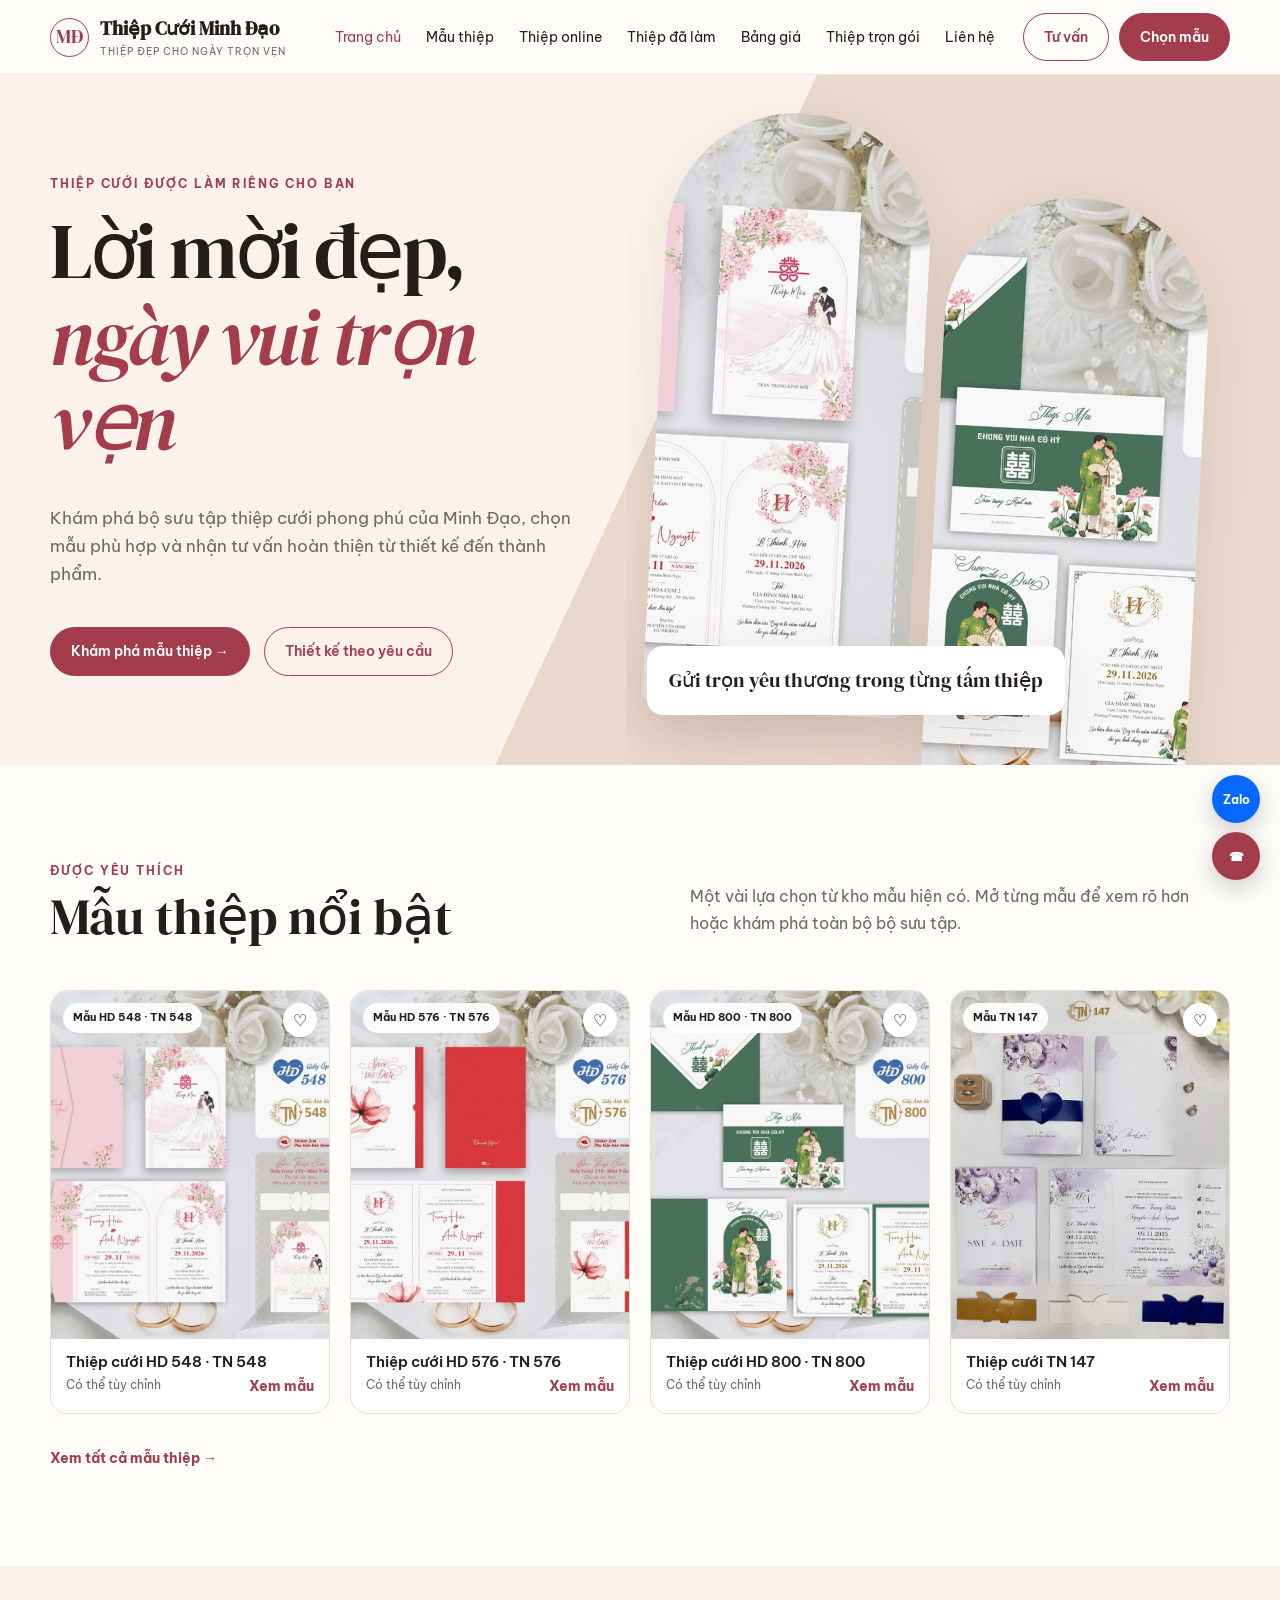
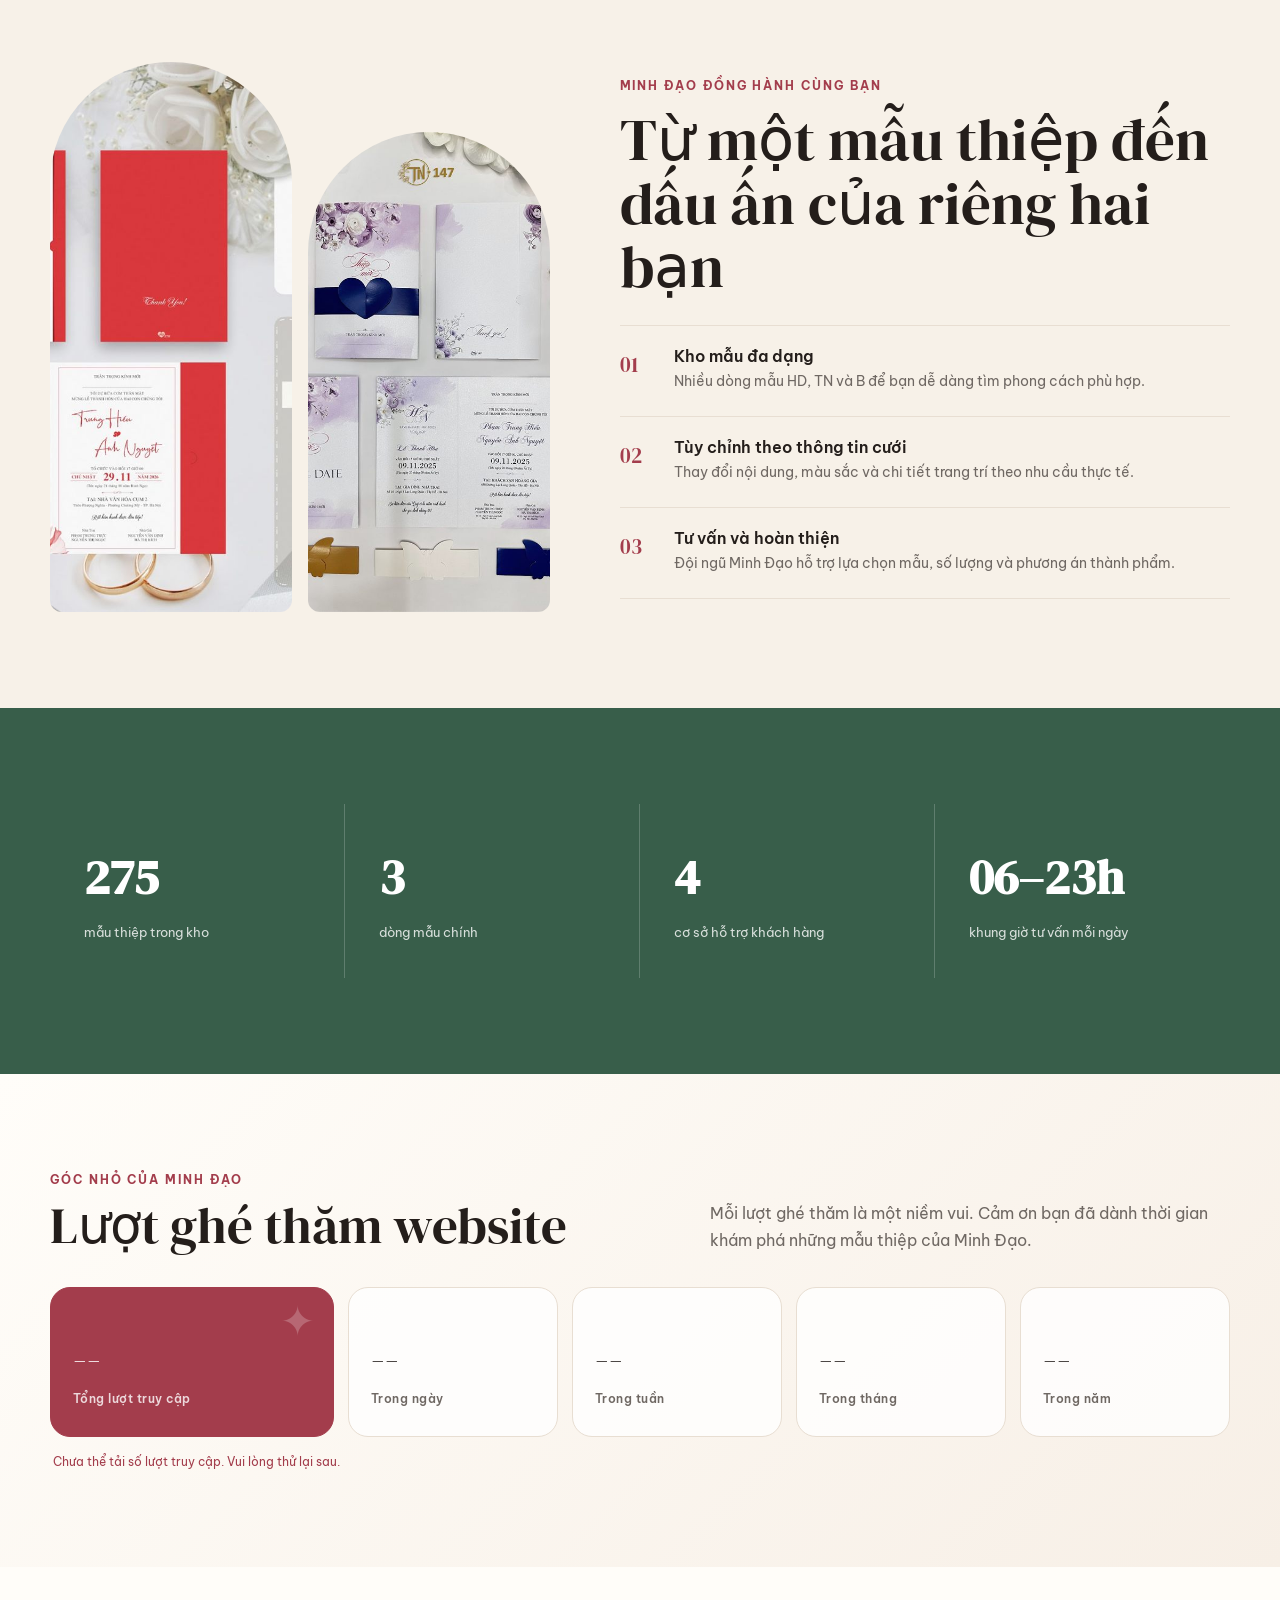
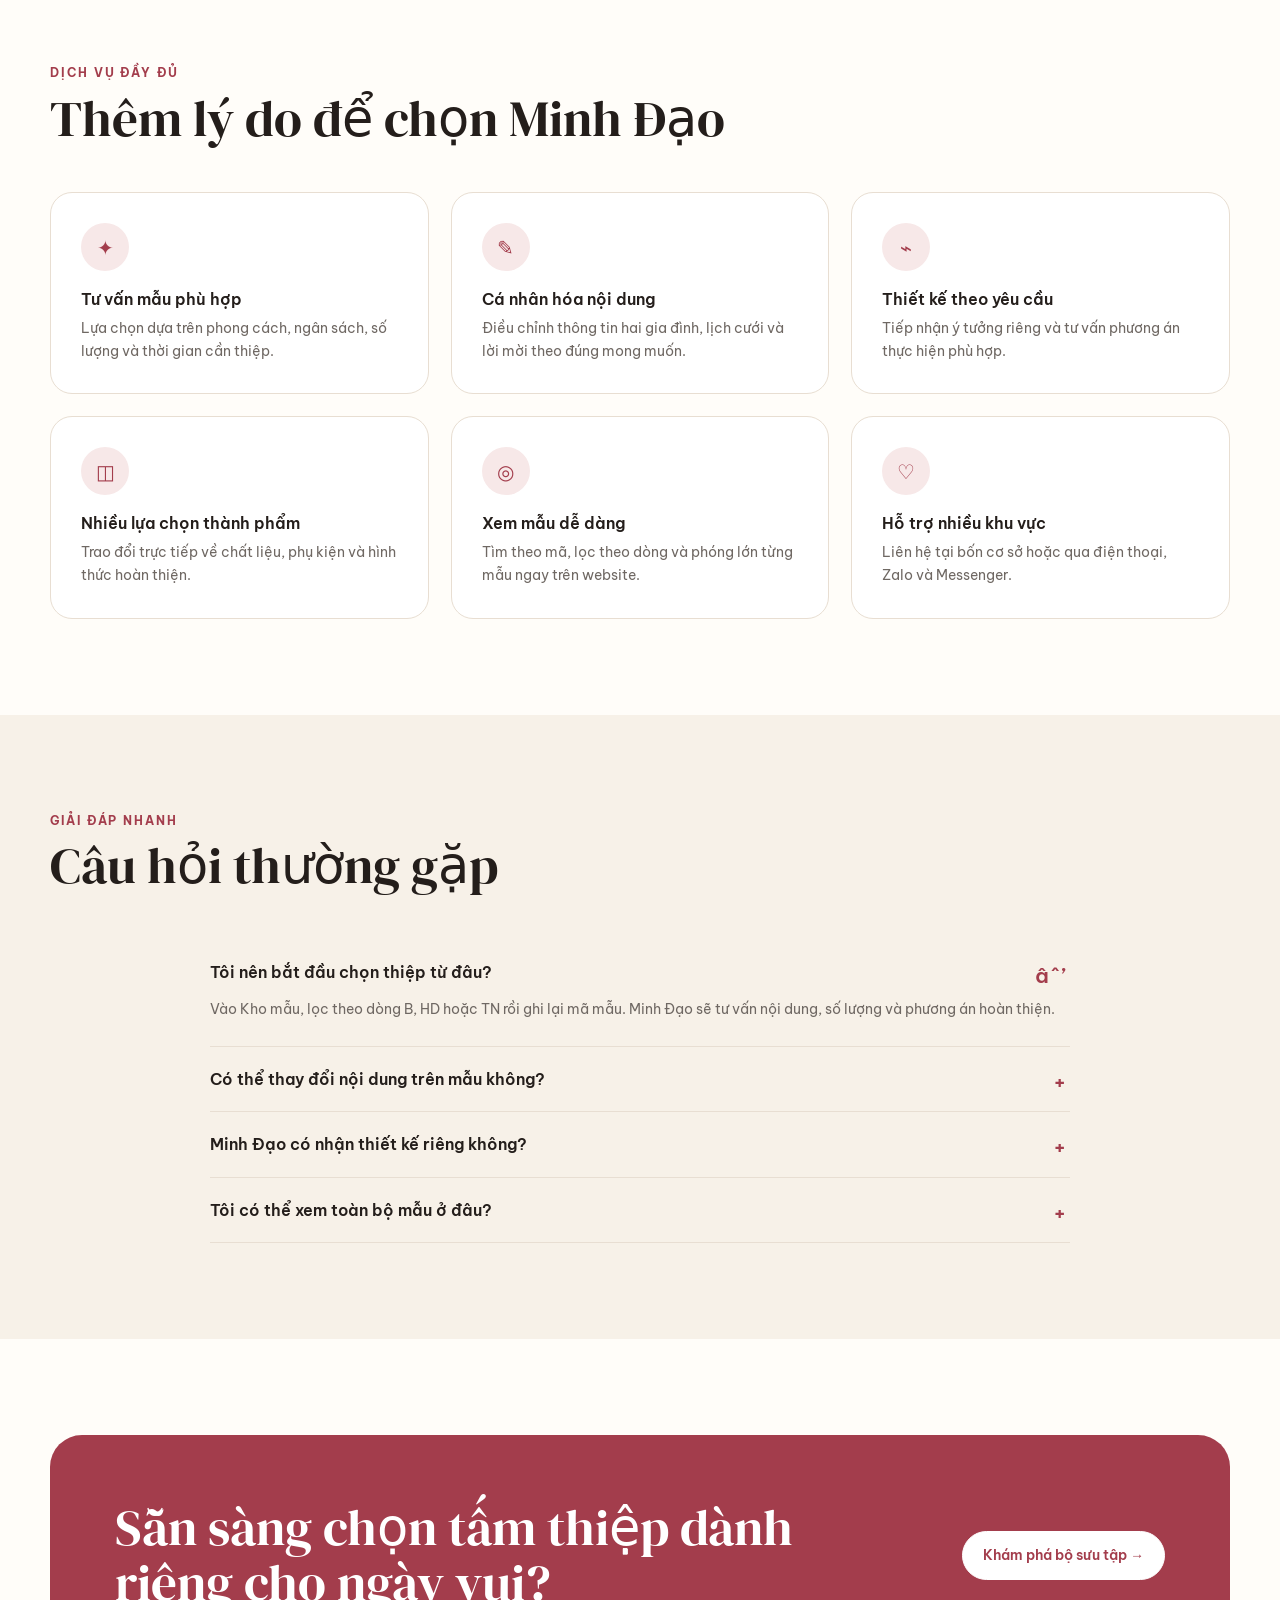
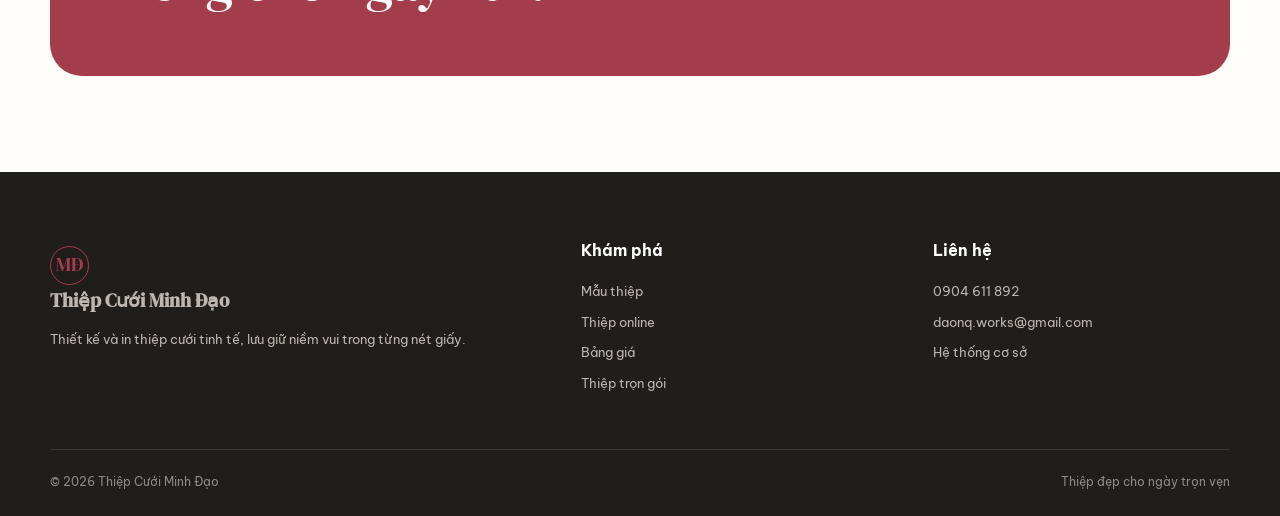
==== commit f4b98e08: "update lượt ghé thăm web" ====
--- a/index.html
+++ b/index.html
@@ -5,6 +5,7 @@
 <section class="section"><div class="container"><div class="section-head"><div><div class="eyebrow">Được yêu thích</div><h2>Mẫu thiệp nổi bật</h2></div><p>Một vài lựa chọn từ kho mẫu hiện có. Mở từng mẫu để xem rõ hơn hoặc khám phá toàn bộ bộ sưu tập.</p></div><div class="templates-row" id="featuredTemplates"></div><div style="margin-top:30px"><a class="text-link" href="templates.html">Xem tất cả mẫu thiệp →</a></div></div></section>
 <section class="section alt"><div class="container feature-split"><div class="feature-art"><img src="assets/cards/hd-576-tn-576.jpg" alt="Thiệp cưới Minh Đạo"><img src="assets/cards/tn-147.jpg" alt="Thiệp cưới Minh Đạo"></div><div><div class="eyebrow">Minh Đạo đồng hành cùng bạn</div><h2 style="font-size:clamp(2.5rem,4.6vw,4.6rem);margin:12px 0 26px">Từ một mẫu thiệp đến dấu ấn của riêng hai bạn</h2><div class="steps"><div class="step"><span>01</span><div><h3>Kho mẫu đa dạng</h3><p>Nhiều dòng mẫu HD, TN và B để bạn dễ dàng tìm phong cách phù hợp.</p></div></div><div class="step"><span>02</span><div><h3>Tùy chỉnh theo thông tin cưới</h3><p>Thay đổi nội dung, màu sắc và chi tiết trang trí theo nhu cầu thực tế.</p></div></div><div class="step"><span>03</span><div><h3>Tư vấn và hoàn thiện</h3><p>Đội ngũ Minh Đạo hỗ trợ lựa chọn mẫu, số lượng và phương án thành phẩm.</p></div></div></div></div></div></section>
 <section class="numbers section"><div class="container"><div class="number-grid"><div class="number"><strong id="templateCount">250+</strong><span>mẫu thiệp trong kho</span></div><div class="number"><strong>3</strong><span>dòng mẫu chính</span></div><div class="number"><strong>4</strong><span>cơ sở hỗ trợ khách hàng</span></div><div class="number"><strong>06–23h</strong><span>khung giờ tư vấn mỗi ngày</span></div></div></div></section>
+<section class="visit-stats section" aria-labelledby="visitStatsTitle"><div class="container"><div class="visit-stats-head"><div><div class="eyebrow">Góc nhỏ của Minh Đạo</div><h2 id="visitStatsTitle">Lượt ghé thăm website</h2></div><p>Mỗi lượt ghé thăm là một niềm vui. Cảm ơn bạn đã dành thời gian khám phá những mẫu thiệp của Minh Đạo.</p></div><div class="visit-grid" aria-live="polite"><div class="visit-card featured"><span class="visit-icon" aria-hidden="true">✦</span><strong data-visit-count="total">—</strong><span>Tổng lượt truy cập</span></div><div class="visit-card"><strong data-visit-count="day">—</strong><span>Trong ngày</span></div><div class="visit-card"><strong data-visit-count="week">—</strong><span>Trong tuần</span></div><div class="visit-card"><strong data-visit-count="month">—</strong><span>Trong tháng</span></div><div class="visit-card"><strong data-visit-count="year">—</strong><span>Trong năm</span></div></div><p class="visit-note" id="visitStatus">Số liệu được cập nhật tự động.</p></div></section>
 <section class="section"><div class="container"><div class="section-head"><div><div class="eyebrow">Dịch vụ đầy đủ</div><h2>Thêm lý do để chọn Minh Đạo</h2></div></div><div class="benefit-grid"><article class="benefit"><div class="icon">✦</div><h3>Tư vấn mẫu phù hợp</h3><p>Lựa chọn dựa trên phong cách, ngân sách, số lượng và thời gian cần thiệp.</p></article><article class="benefit"><div class="icon">✎</div><h3>Cá nhân hóa nội dung</h3><p>Điều chỉnh thông tin hai gia đình, lịch cưới và lời mời theo đúng mong muốn.</p></article><article class="benefit"><div class="icon">⌁</div><h3>Thiết kế theo yêu cầu</h3><p>Tiếp nhận ý tưởng riêng và tư vấn phương án thực hiện phù hợp.</p></article><article class="benefit"><div class="icon">◫</div><h3>Nhiều lựa chọn thành phẩm</h3><p>Trao đổi trực tiếp về chất liệu, phụ kiện và hình thức hoàn thiện.</p></article><article class="benefit"><div class="icon">◎</div><h3>Xem mẫu dễ dàng</h3><p>Tìm theo mã, lọc theo dòng và phóng lớn từng mẫu ngay trên website.</p></article><article class="benefit"><div class="icon">♡</div><h3>Hỗ trợ nhiều khu vực</h3><p>Liên hệ tại bốn cơ sở hoặc qua điện thoại, Zalo và Messenger.</p></article></div></div></section>
 <section class="section alt"><div class="container"><div class="section-head"><div><div class="eyebrow">Giải đáp nhanh</div><h2>Câu hỏi thường gặp</h2></div></div><div class="faq"><details open><summary>Tôi nên bắt đầu chọn thiệp từ đâu?</summary><p>Vào Kho mẫu, lọc theo dòng B, HD hoặc TN rồi ghi lại mã mẫu. Minh Đạo sẽ tư vấn nội dung, số lượng và phương án hoàn thiện.</p></details><details><summary>Có thể thay đổi nội dung trên mẫu không?</summary><p>Có. Thông tin cô dâu chú rể, hai gia đình, thời gian, địa điểm và lời mời sẽ được điều chỉnh theo thông tin bạn cung cấp.</p></details><details><summary>Minh Đạo có nhận thiết kế riêng không?</summary><p>Có. Hãy gửi phong cách, màu sắc và yêu cầu qua biểu mẫu liên hệ để được tư vấn cụ thể.</p></details><details><summary>Tôi có thể xem toàn bộ mẫu ở đâu?</summary><p>Trang Mẫu thiệp hiển thị toàn bộ ảnh mẫu hiện có, hỗ trợ tìm theo mã và lọc theo dòng sản phẩm.</p></details></div></div></section>
 <section class="section"><div class="container cta"><h2>Sẵn sàng chọn tấm thiệp dành riêng cho ngày vui?</h2><a class="btn light" href="templates.html">Khám phá bộ sưu tập →</a></div></section></main>
--- a/styles.css
+++ b/styles.css
@@ -7,6 +7,7 @@
 .section{padding:96px 0}.section.alt{background:var(--cream)}.section-head{display:flex;justify-content:space-between;align-items:end;gap:30px;margin-bottom:38px}.section-head h2,.page-hero h1{font-size:clamp(2.35rem,4vw,4.35rem);margin:8px 0}.section-head p{max-width:540px;color:var(--muted)}.templates-row,.template-grid{display:grid;grid-template-columns:repeat(4,1fr);gap:20px}.template-card{background:#fff;border:1px solid var(--line);border-radius:18px;overflow:hidden;transition:.25s;min-width:0}.template-card:hover{transform:translateY(-6px);box-shadow:var(--shadow)}.template-media{position:relative;aspect-ratio:4/5;background:#eee;overflow:hidden}.template-media img{width:100%;height:100%;object-fit:cover;transition:.45s}.template-card:hover img{transform:scale(1.035)}.tag{position:absolute;left:12px;top:12px;background:rgba(255,255,255,.92);padding:6px 10px;border-radius:99px;font-size:.68rem;font-weight:700}.heart{position:absolute;right:12px;top:12px;background:#fff;border:0;width:34px;height:34px;border-radius:50%;cursor:pointer;font-size:1rem}.heart.saved{background:var(--rose);color:#fff}.template-info{padding:15px}.template-info h3{font-family:'Be Vietnam Pro';font-size:.94rem;font-weight:600;margin:0 0 5px}.template-meta{display:flex;justify-content:space-between;font-size:.73rem;color:var(--muted)}
 .feature-split{display:grid;grid-template-columns:.9fr 1.1fr;gap:70px;align-items:center}.feature-art{display:grid;grid-template-columns:1fr 1fr;gap:16px;min-height:550px}.feature-art img{width:100%;height:100%;object-fit:cover;border-radius:180px 180px 18px 18px}.feature-art img:nth-child(2){margin-top:70px;height:calc(100% - 70px)}.steps{border-top:1px solid var(--line)}.step{display:grid;grid-template-columns:54px 1fr;padding:22px 0;border-bottom:1px solid var(--line)}.step span{color:var(--rose);font-family:'DM Serif Display';font-size:1.3rem}.step h3{font-family:'Be Vietnam Pro';font-weight:600;font-size:1rem;margin:0 0 5px}.step p{margin:0;color:var(--muted);font-size:.9rem}
 .numbers{background:var(--green);color:#fff}.number-grid{display:grid;grid-template-columns:repeat(4,1fr)}.number{padding:34px;border-right:1px solid rgba(255,255,255,.2)}.number:last-child{border:0}.number strong{font-family:'DM Serif Display';font-size:3rem;display:block}.number span{font-size:.84rem;opacity:.8}.benefit-grid{display:grid;grid-template-columns:repeat(3,1fr);gap:22px}.benefit{padding:30px;border:1px solid var(--line);border-radius:var(--radius);background:#fff}.benefit .icon{width:48px;height:48px;border-radius:50%;display:grid;place-items:center;background:#f7e8e8;color:var(--rose);font-size:1.25rem}.benefit h3{font-family:'Be Vietnam Pro';font-size:1.03rem;font-weight:600;margin:20px 0 8px}.benefit p{color:var(--muted);font-size:.88rem;margin:0}
+.visit-stats{background:linear-gradient(135deg,#fffdf9 0%,#f7efe6 100%)}.visit-stats-head{display:flex;justify-content:space-between;align-items:end;gap:40px;margin-bottom:34px}.visit-stats-head h2{font-size:clamp(2.35rem,4vw,4.35rem);margin:8px 0 0}.visit-stats-head p{max-width:520px;margin:0;color:var(--muted)}.visit-grid{display:grid;grid-template-columns:1.35fr repeat(4,1fr);gap:14px}.visit-card{position:relative;min-height:150px;padding:27px 22px;border:1px solid var(--line);border-radius:20px;background:rgba(255,255,255,.8);display:flex;flex-direction:column;justify-content:flex-end;overflow:hidden}.visit-card.featured{background:var(--rose);border-color:var(--rose);color:#fff}.visit-card strong{font-family:'DM Serif Display',serif;font-size:clamp(2.1rem,3.2vw,3.4rem);font-weight:400;line-height:1;font-variant-numeric:tabular-nums}.visit-card span:last-child{margin-top:10px;font-size:.76rem;font-weight:600;letter-spacing:.04em;color:var(--muted)}.visit-card.featured span:last-child{color:rgba(255,255,255,.8)}.visit-icon{position:absolute;right:18px;top:12px;font-size:2.6rem;line-height:1;color:rgba(255,255,255,.22)}.visit-note{margin:15px 3px 0;color:var(--muted);font-size:.72rem}.visit-note.error{color:var(--rose)}
 .cta{background:var(--rose);color:#fff;border-radius:32px;padding:65px;display:flex;align-items:center;justify-content:space-between;gap:30px}.cta h2{font-size:clamp(2.2rem,4vw,4rem);margin:0;max-width:680px}.faq{max-width:860px;margin:auto}.faq details{border-bottom:1px solid var(--line);padding:19px 0}.faq summary{font-weight:600;cursor:pointer;list-style:none;padding-right:30px;position:relative}.faq summary::after{content:'+';position:absolute;right:4px;font-size:1.3rem;color:var(--rose)}.faq details[open] summary::after{content:'âˆ’'}.faq p{color:var(--muted);margin:13px 0 5px;font-size:.9rem}
 .page-hero{padding:74px 0 48px;background:var(--cream)}.breadcrumbs{font-size:.76rem;color:var(--muted)}.toolbar{display:flex;flex-wrap:wrap;gap:12px;align-items:center;margin:30px 0}.search{min-width:270px;flex:1;border:1px solid var(--line);border-radius:999px;padding:12px 18px;background:#fff}.filter-btn{border:1px solid var(--line);background:#fff;border-radius:999px;padding:10px 16px;cursor:pointer;font-size:.8rem}.filter-btn.active{background:var(--ink);color:#fff;border-color:var(--ink)}.template-grid{grid-template-columns:repeat(4,1fr)}.load-wrap{text-align:center;margin-top:40px}.empty{text-align:center;color:var(--muted);padding:60px;grid-column:1/-1}.gallery-count{font-size:.86rem;color:var(--muted)}
 .pricing-grid{display:grid;grid-template-columns:repeat(3,1fr);gap:22px}.price-card{border:1px solid var(--line);border-radius:24px;padding:32px;background:#fff;position:relative}.price-card.featured{border-color:var(--rose);box-shadow:var(--shadow)}.price-card h2{font-size:2rem;margin:8px 0}.price{font-family:'DM Serif Display';font-size:2.4rem;color:var(--rose)}.price small{font-family:'Be Vietnam Pro';font-size:.75rem;color:var(--muted)}.price-card ul{padding:0;list-style:none;margin:24px 0}.price-card li{padding:9px 0;border-bottom:1px solid var(--line);font-size:.86rem}.price-card li::before{content:'âœ“';color:var(--green);margin-right:9px}.popular{position:absolute;right:20px;top:18px;background:var(--rose);color:#fff;border-radius:99px;padding:5px 10px;font-size:.65rem}.service-grid{display:grid;grid-template-columns:1fr 1fr;gap:28px}.service-card{border-radius:24px;overflow:hidden;background:#fff;border:1px solid var(--line)}.service-card img{width:100%;height:320px;object-fit:cover}.service-card>div{padding:28px}.service-card h2{font-size:2rem;margin:0 0 10px}
@@ -14,8 +15,8 @@
 .modal{position:fixed;inset:0;background:rgba(25,20,18,.75);z-index:90;display:none;align-items:center;justify-content:center;padding:24px}.modal.open{display:flex}.modal-card{max-width:900px;width:100%;max-height:90vh;background:#fff;border-radius:22px;display:grid;grid-template-columns:1fr 1fr;overflow:hidden;position:relative}.modal-card img{width:100%;height:90vh;object-fit:contain;background:#eee}.modal-copy{padding:42px;display:flex;flex-direction:column;justify-content:center}.modal-copy h2{font-size:2.2rem;margin:10px 0}.modal-close{position:absolute;right:14px;top:14px;width:38px;height:38px;border:0;border-radius:50%;background:#fff;cursor:pointer;font-size:1.3rem;z-index:2;box-shadow:0 4px 20px #0002}
 .float-contact{position:fixed;right:20px;bottom:20px;z-index:45;display:grid;gap:9px}.float-contact a{width:48px;height:48px;border-radius:50%;display:grid;place-items:center;color:#fff;font-weight:700;font-size:.72rem;box-shadow:0 8px 25px #0003}.float-contact .zalo{background:#0768ff}.float-contact .phone{background:var(--rose)}
 .site-footer{background:#211d1b;color:#fff;padding:65px 0 25px}.footer-grid{display:grid;grid-template-columns:1.6fr 1fr 1fr;gap:55px}.site-footer p,.site-footer a{color:#bdb5af;font-size:.82rem}.site-footer a{display:block;margin:9px 0}.site-footer h4{margin:0 0 18px}.footer-bottom{border-top:1px solid #ffffff1c;margin-top:45px;padding-top:22px;color:#8f8883;font-size:.73rem;display:flex;justify-content:space-between}
-@media(max-width:960px){.nav-links{position:fixed;inset:74px 0 auto;background:var(--paper);padding:25px 20px;display:none;flex-direction:column;align-items:flex-start;border-bottom:1px solid var(--line)}.nav-links.open{display:flex}.menu-btn{display:block;margin-left:auto}.nav-actions .outline{display:none}.hero{grid-template-columns:1fr;min-height:auto;background:var(--cream)}.hero-copy{padding:75px 24px 45px}.hero-visual{min-height:500px}.templates-row,.template-grid{grid-template-columns:repeat(3,1fr)}.feature-split{grid-template-columns:1fr;gap:40px}.number-grid{grid-template-columns:1fr 1fr}.number:nth-child(2){border-right:0}.benefit-grid{grid-template-columns:1fr 1fr}.pricing-grid{grid-template-columns:1fr}.contact-grid{grid-template-columns:1fr}.footer-grid{grid-template-columns:1fr 1fr}.footer-grid>div:first-child{grid-column:1/-1}}
-@media(max-width:660px){.container{width:min(100% - 28px,1180px)}.nav{height:66px}.nav-links{inset:66px 0 auto}.brand small{display:none}.nav-actions .btn{padding:10px 13px}.hero h1{font-size:3.15rem}.hero-grid{inset:25px 15px 55px}.hero-note{bottom:25px}.section{padding:68px 0}.section-head{display:block}.templates-row,.template-grid{grid-template-columns:1fr 1fr;gap:11px}.template-info{padding:11px}.template-info h3{font-size:.8rem}.benefit-grid,.service-grid{grid-template-columns:1fr}.number{padding:24px 18px}.number strong{font-size:2.25rem}.cta{padding:38px 25px;display:block}.cta .btn{margin-top:25px}.contact-form{grid-template-columns:1fr;padding:20px}.field.full{grid-column:auto}.modal-card{grid-template-columns:1fr;overflow:auto}.modal-card img{height:48vh}.modal-copy{padding:24px}.footer-grid{grid-template-columns:1fr;gap:25px}.footer-grid>div:first-child{grid-column:auto}.footer-bottom{display:block}.hero-actions{align-items:flex-start;flex-direction:column}}
+@media(max-width:960px){.nav-links{position:fixed;inset:74px 0 auto;background:var(--paper);padding:25px 20px;display:none;flex-direction:column;align-items:flex-start;border-bottom:1px solid var(--line)}.nav-links.open{display:flex}.menu-btn{display:block;margin-left:auto}.nav-actions .outline{display:none}.hero{grid-template-columns:1fr;min-height:auto;background:var(--cream)}.hero-copy{padding:75px 24px 45px}.hero-visual{min-height:500px}.templates-row,.template-grid{grid-template-columns:repeat(3,1fr)}.feature-split{grid-template-columns:1fr;gap:40px}.number-grid{grid-template-columns:1fr 1fr}.number:nth-child(2){border-right:0}.visit-grid{grid-template-columns:repeat(2,1fr)}.visit-card.featured{grid-column:1/-1}.benefit-grid{grid-template-columns:1fr 1fr}.pricing-grid{grid-template-columns:1fr}.contact-grid{grid-template-columns:1fr}.footer-grid{grid-template-columns:1fr 1fr}.footer-grid>div:first-child{grid-column:1/-1}}
+@media(max-width:660px){.container{width:min(100% - 28px,1180px)}.nav{height:66px}.nav-links{inset:66px 0 auto}.brand small{display:none}.nav-actions .btn{padding:10px 13px}.hero h1{font-size:3.15rem}.hero-grid{inset:25px 15px 55px}.hero-note{bottom:25px}.section{padding:68px 0}.section-head{display:block}.templates-row,.template-grid{grid-template-columns:1fr 1fr;gap:11px}.template-info{padding:11px}.template-info h3{font-size:.8rem}.benefit-grid,.service-grid{grid-template-columns:1fr}.number{padding:24px 18px}.number strong{font-size:2.25rem}.visit-stats-head{display:block}.visit-stats-head p{margin-top:14px}.visit-grid{gap:10px}.visit-card{min-height:126px;padding:21px 16px}.visit-card strong{font-size:2rem}.visit-card span:last-child{font-size:.68rem}.cta{padding:38px 25px;display:block}.cta .btn{margin-top:25px}.contact-form{grid-template-columns:1fr;padding:20px}.field.full{grid-column:auto}.modal-card{grid-template-columns:1fr;overflow:auto}.modal-card img{height:48vh}.modal-copy{padding:24px}.footer-grid{grid-template-columns:1fr;gap:25px}.footer-grid>div:first-child{grid-column:auto}.footer-bottom{display:block}.hero-actions{align-items:flex-start;flex-direction:column}}
 
 
 
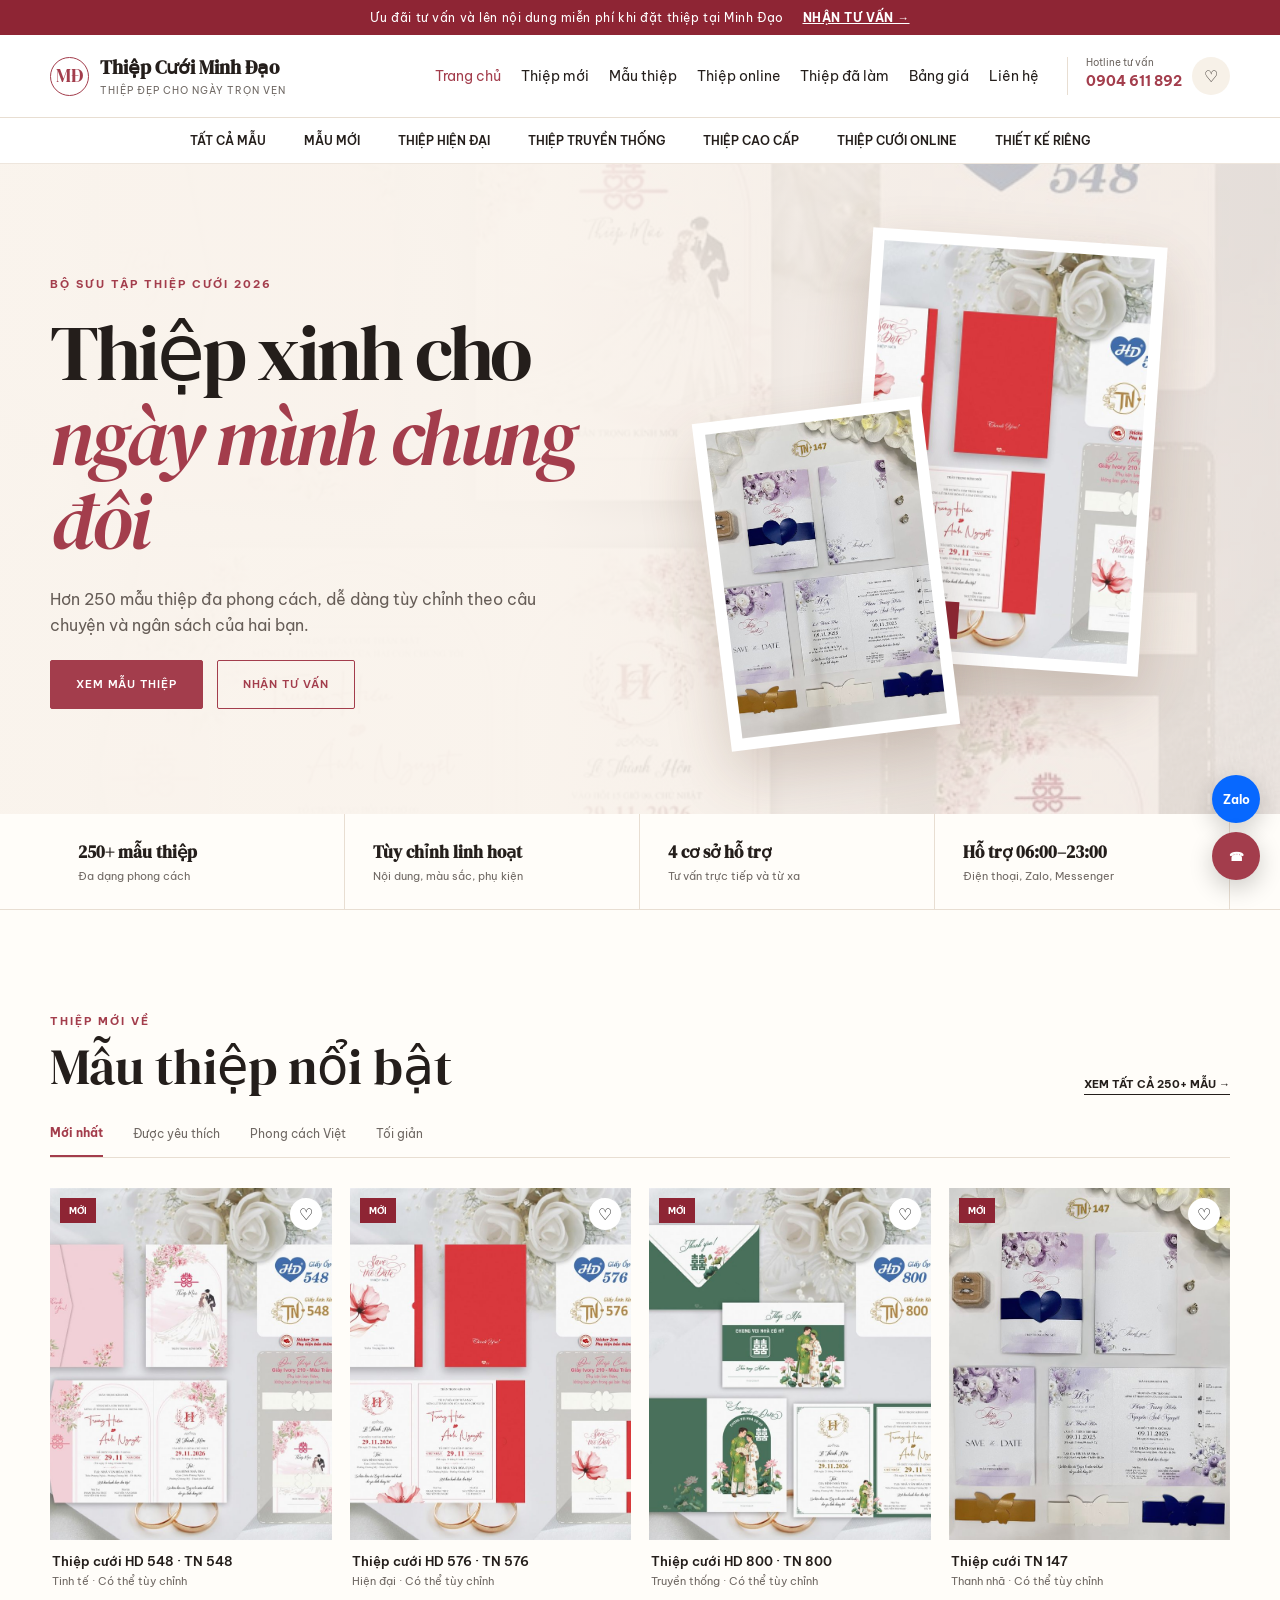
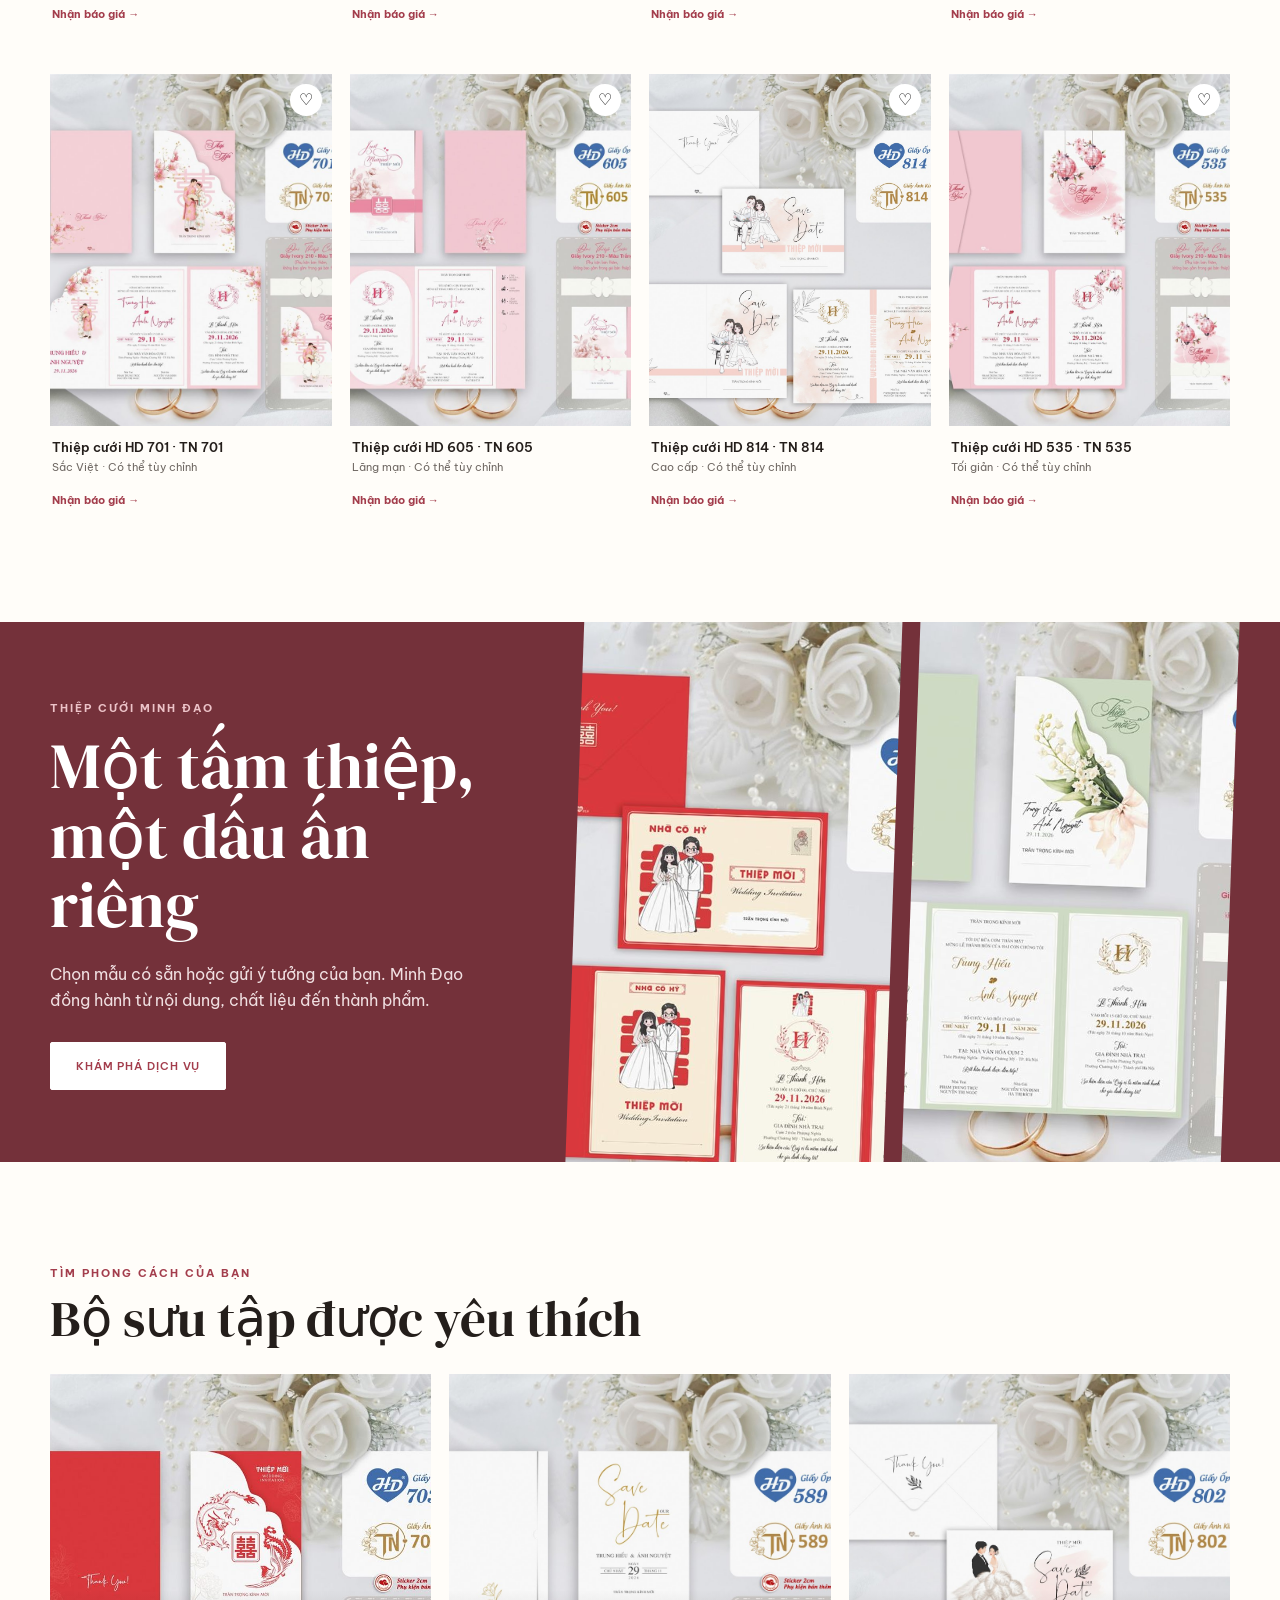
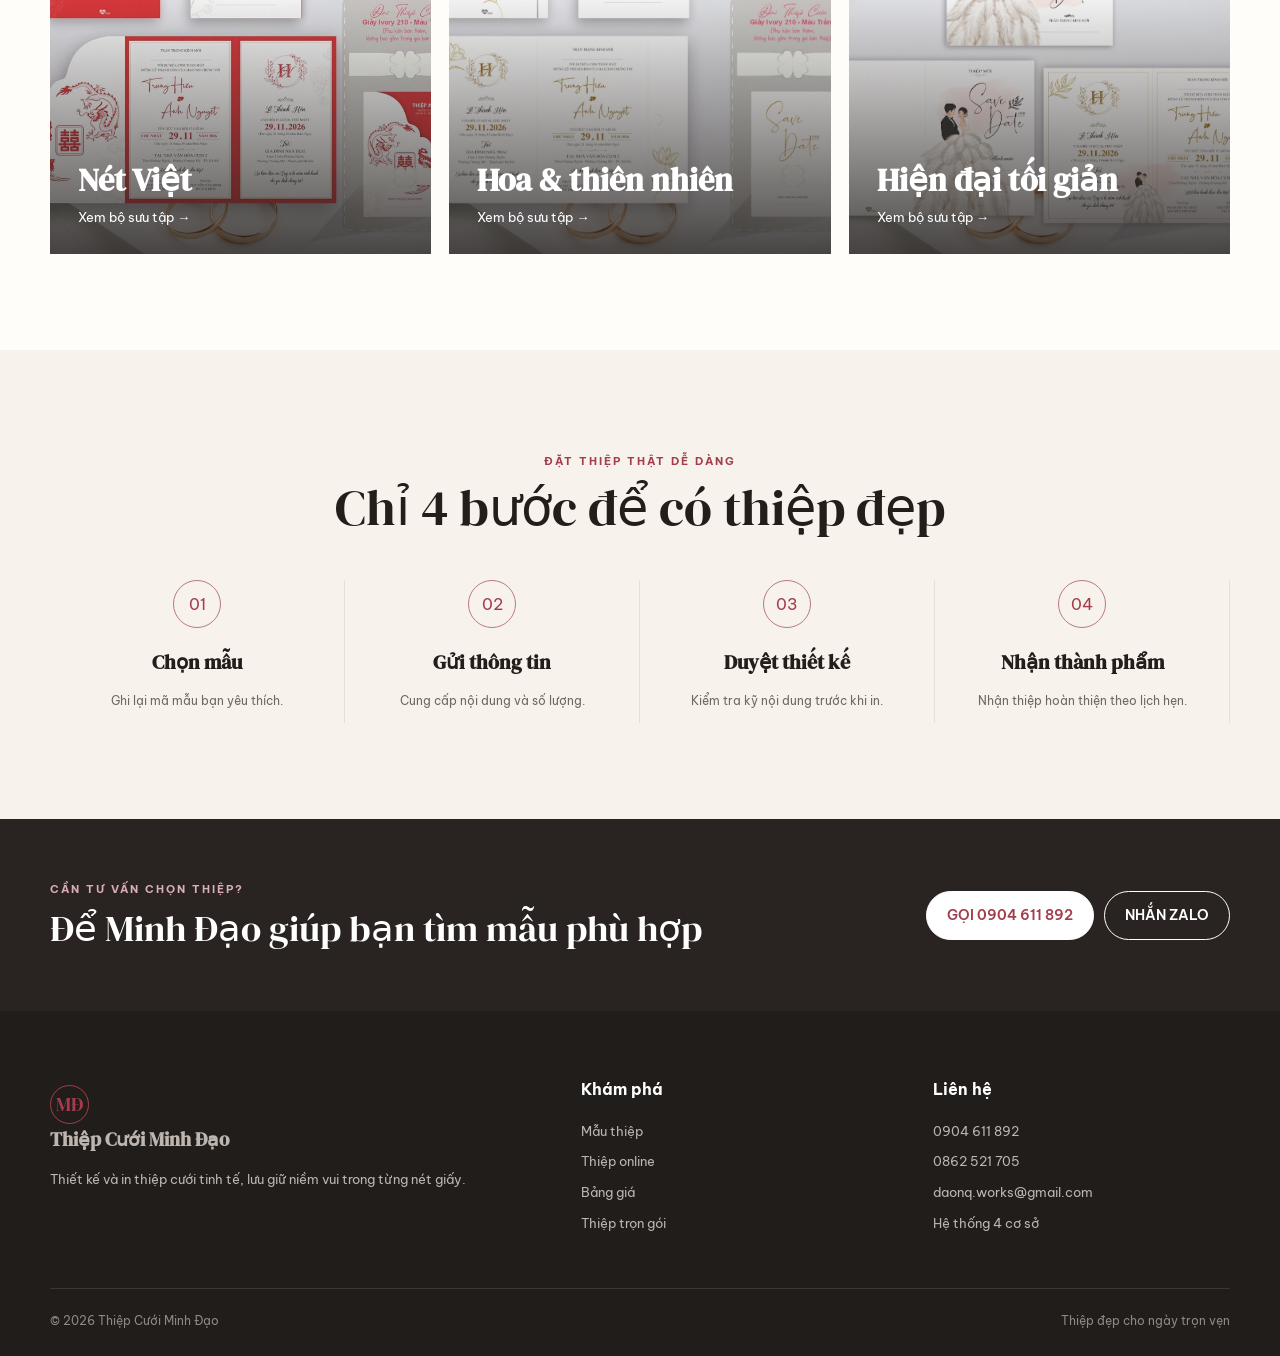
==== commit a651f75d: "update web" ====
--- a/index.html
+++ b/index.html
@@ -1,17 +1,21 @@
-<!doctype html>
-<html lang="vi"><head><meta charset="utf-8"><meta name="viewport" content="width=device-width,initial-scale=1"><title>Thiệp Cưới Minh Đạo — Thiệp cưới tinh tế cho ngày trọn vẹn</title><meta name="description" content="Khám phá hơn 250 mẫu thiệp cưới và dịch vụ thiết kế, in thiệp theo yêu cầu tại Thiệp Cưới Minh Đạo."><link rel="stylesheet" href="styles.css"></head><body>
-<header class="site-header"><nav class="container nav"><a class="brand" href="index.html"><span class="brand-mark">MĐ</span><span><strong>Thiệp Cưới Minh Đạo</strong><small>Thiệp đẹp cho ngày trọn vẹn</small></span></a><button class="menu-btn" aria-label="Mở menu" aria-expanded="false">☰</button><div class="nav-links"><a class="active" href="index.html">Trang chủ</a><a href="templates.html">Mẫu thiệp</a><a href="online.html">Thiệp online</a><a href="showcase.html">Thiệp đã làm</a><a href="pricing.html">Bảng giá</a><a href="services.html">Thiệp trọn gói</a><a href="contact.html">Liên hệ</a></div><div class="nav-actions"><a class="btn outline" href="contact.html">Tư vấn</a><a class="btn" href="templates.html">Chọn mẫu</a></div></nav></header>
-<main><section class="hero"><div class="hero-copy"><div class="eyebrow">Thiệp cưới được làm riêng cho bạn</div><h1>Lời mời đẹp,<br><em>ngày vui trọn vẹn</em></h1><p>Khám phá bộ sưu tập thiệp cưới phong phú của Minh Đạo, chọn mẫu phù hợp và nhận tư vấn hoàn thiện từ thiết kế đến thành phẩm.</p><div class="hero-actions"><a class="btn" href="templates.html">Khám phá mẫu thiệp →</a><a class="btn outline" href="contact.html">Thiết kế theo yêu cầu</a></div></div><div class="hero-visual"><div class="hero-grid"><img src="assets/cards/hd-548-tn-548.jpg" alt="Mẫu thiệp cưới Minh Đạo"><img src="assets/cards/hd-800-tn-800.jpg" alt="Mẫu thiệp cưới hiện đại Minh Đạo"></div><div class="hero-note">Gửi trọn yêu thương trong từng tấm thiệp</div></div></section>
-<section class="section"><div class="container"><div class="section-head"><div><div class="eyebrow">Được yêu thích</div><h2>Mẫu thiệp nổi bật</h2></div><p>Một vài lựa chọn từ kho mẫu hiện có. Mở từng mẫu để xem rõ hơn hoặc khám phá toàn bộ bộ sưu tập.</p></div><div class="templates-row" id="featuredTemplates"></div><div style="margin-top:30px"><a class="text-link" href="templates.html">Xem tất cả mẫu thiệp →</a></div></div></section>
-<section class="section alt"><div class="container feature-split"><div class="feature-art"><img src="assets/cards/hd-576-tn-576.jpg" alt="Thiệp cưới Minh Đạo"><img src="assets/cards/tn-147.jpg" alt="Thiệp cưới Minh Đạo"></div><div><div class="eyebrow">Minh Đạo đồng hành cùng bạn</div><h2 style="font-size:clamp(2.5rem,4.6vw,4.6rem);margin:12px 0 26px">Từ một mẫu thiệp đến dấu ấn của riêng hai bạn</h2><div class="steps"><div class="step"><span>01</span><div><h3>Kho mẫu đa dạng</h3><p>Nhiều dòng mẫu HD, TN và B để bạn dễ dàng tìm phong cách phù hợp.</p></div></div><div class="step"><span>02</span><div><h3>Tùy chỉnh theo thông tin cưới</h3><p>Thay đổi nội dung, màu sắc và chi tiết trang trí theo nhu cầu thực tế.</p></div></div><div class="step"><span>03</span><div><h3>Tư vấn và hoàn thiện</h3><p>Đội ngũ Minh Đạo hỗ trợ lựa chọn mẫu, số lượng và phương án thành phẩm.</p></div></div></div></div></div></section>
-<section class="numbers section"><div class="container"><div class="number-grid"><div class="number"><strong id="templateCount">250+</strong><span>mẫu thiệp trong kho</span></div><div class="number"><strong>3</strong><span>dòng mẫu chính</span></div><div class="number"><strong>4</strong><span>cơ sở hỗ trợ khách hàng</span></div><div class="number"><strong>06–23h</strong><span>khung giờ tư vấn mỗi ngày</span></div></div></div></section>
-<section class="visit-stats section" aria-labelledby="visitStatsTitle"><div class="container"><div class="visit-stats-head"><div><div class="eyebrow">Góc nhỏ của Minh Đạo</div><h2 id="visitStatsTitle">Lượt ghé thăm website</h2></div><p>Mỗi lượt ghé thăm là một niềm vui. Cảm ơn bạn đã dành thời gian khám phá những mẫu thiệp của Minh Đạo.</p></div><div class="visit-grid" aria-live="polite"><div class="visit-card featured"><span class="visit-icon" aria-hidden="true">✦</span><strong data-visit-count="total">—</strong><span>Tổng lượt truy cập</span></div><div class="visit-card"><strong data-visit-count="day">—</strong><span>Trong ngày</span></div><div class="visit-card"><strong data-visit-count="week">—</strong><span>Trong tuần</span></div><div class="visit-card"><strong data-visit-count="month">—</strong><span>Trong tháng</span></div><div class="visit-card"><strong data-visit-count="year">—</strong><span>Trong năm</span></div></div><p class="visit-note" id="visitStatus">Số liệu được cập nhật tự động.</p></div></section>
-<section class="section"><div class="container"><div class="section-head"><div><div class="eyebrow">Dịch vụ đầy đủ</div><h2>Thêm lý do để chọn Minh Đạo</h2></div></div><div class="benefit-grid"><article class="benefit"><div class="icon">✦</div><h3>Tư vấn mẫu phù hợp</h3><p>Lựa chọn dựa trên phong cách, ngân sách, số lượng và thời gian cần thiệp.</p></article><article class="benefit"><div class="icon">✎</div><h3>Cá nhân hóa nội dung</h3><p>Điều chỉnh thông tin hai gia đình, lịch cưới và lời mời theo đúng mong muốn.</p></article><article class="benefit"><div class="icon">⌁</div><h3>Thiết kế theo yêu cầu</h3><p>Tiếp nhận ý tưởng riêng và tư vấn phương án thực hiện phù hợp.</p></article><article class="benefit"><div class="icon">◫</div><h3>Nhiều lựa chọn thành phẩm</h3><p>Trao đổi trực tiếp về chất liệu, phụ kiện và hình thức hoàn thiện.</p></article><article class="benefit"><div class="icon">◎</div><h3>Xem mẫu dễ dàng</h3><p>Tìm theo mã, lọc theo dòng và phóng lớn từng mẫu ngay trên website.</p></article><article class="benefit"><div class="icon">♡</div><h3>Hỗ trợ nhiều khu vực</h3><p>Liên hệ tại bốn cơ sở hoặc qua điện thoại, Zalo và Messenger.</p></article></div></div></section>
-<section class="section alt"><div class="container"><div class="section-head"><div><div class="eyebrow">Giải đáp nhanh</div><h2>Câu hỏi thường gặp</h2></div></div><div class="faq"><details open><summary>Tôi nên bắt đầu chọn thiệp từ đâu?</summary><p>Vào Kho mẫu, lọc theo dòng B, HD hoặc TN rồi ghi lại mã mẫu. Minh Đạo sẽ tư vấn nội dung, số lượng và phương án hoàn thiện.</p></details><details><summary>Có thể thay đổi nội dung trên mẫu không?</summary><p>Có. Thông tin cô dâu chú rể, hai gia đình, thời gian, địa điểm và lời mời sẽ được điều chỉnh theo thông tin bạn cung cấp.</p></details><details><summary>Minh Đạo có nhận thiết kế riêng không?</summary><p>Có. Hãy gửi phong cách, màu sắc và yêu cầu qua biểu mẫu liên hệ để được tư vấn cụ thể.</p></details><details><summary>Tôi có thể xem toàn bộ mẫu ở đâu?</summary><p>Trang Mẫu thiệp hiển thị toàn bộ ảnh mẫu hiện có, hỗ trợ tìm theo mã và lọc theo dòng sản phẩm.</p></details></div></div></section>
-<section class="section"><div class="container cta"><h2>Sẵn sàng chọn tấm thiệp dành riêng cho ngày vui?</h2><a class="btn light" href="templates.html">Khám phá bộ sưu tập →</a></div></section></main>
-<div class="float-contact"><a class="zalo" href="https://zalo.me/84904611892" target="_blank" rel="noopener">Zalo</a><a class="phone" href="tel:0904611892">☎</a></div>
-<footer class="site-footer"><div class="container"><div class="footer-grid"><div><a class="brand" href="index.html"><span class="brand-mark">MĐ</span><span><strong>Thiệp Cưới Minh Đạo</strong></span></a><p>Thiết kế và in thiệp cưới tinh tế, lưu giữ niềm vui trong từng nét giấy.</p></div><div><h4>Khám phá</h4><a href="templates.html">Mẫu thiệp</a><a href="online.html">Thiệp online</a><a href="pricing.html">Bảng giá</a><a href="services.html">Thiệp trọn gói</a></div><div><h4>Liên hệ</h4><a href="tel:0904611892">0904 611 892</a><a href="mailto:daonq.works@gmail.com">daonq.works@gmail.com</a><a href="contact.html">Hệ thống cơ sở</a></div></div><div class="footer-bottom"><span>© 2026 Thiệp Cưới Minh Đạo</span><span>Thiệp đẹp cho ngày trọn vẹn</span></div></div></footer>
+<!doctype html><html lang="vi"><head><meta charset="utf-8"><meta name="viewport" content="width=device-width,initial-scale=1"><title>Thiệp Cưới Minh Đạo — Thiệp đẹp, giá hợp lý</title><meta name="description" content="Khám phá hơn 250 mẫu thiệp cưới và dịch vụ thiết kế, in thiệp theo yêu cầu tại Thiệp Cưới Minh Đạo."><link rel="stylesheet" href="styles.css"></head>
+<body class="store-home"><div class="promo-bar">Ưu đãi tư vấn và lên nội dung miễn phí khi đặt thiệp tại Minh Đạo <a href="contact.html">NHẬN TƯ VẤN →</a></div>
+<header class="site-header"><nav class="container nav"><a class="brand" href="index.html"><span class="brand-mark">MĐ</span><span><strong>Thiệp Cưới Minh Đạo</strong><small>Thiệp đẹp cho ngày trọn vẹn</small></span></a><button class="menu-btn" aria-label="Mở menu" aria-expanded="false">☰</button><div class="nav-links"><a class="active" href="index.html">Trang chủ</a><a href="templates.html">Thiệp mới</a><a href="templates.html">Mẫu thiệp</a><a href="online.html">Thiệp online</a><a href="showcase.html">Thiệp đã làm</a><a href="pricing.html">Bảng giá</a><a href="contact.html">Liên hệ</a></div><div class="nav-actions"><a class="header-phone" href="tel:0904611892"><small>Hotline tư vấn</small><b>0904 611 892</b></a><a class="cart-button" href="contact.html" aria-label="Gửi yêu cầu đặt thiệp">♡</a></div></nav><div class="category-nav"><div class="container"><a href="templates.html">Tất cả mẫu</a><a href="templates.html">Mẫu mới</a><a href="templates.html">Thiệp hiện đại</a><a href="templates.html">Thiệp truyền thống</a><a href="templates.html">Thiệp cao cấp</a><a href="online.html">Thiệp cưới online</a><a href="services.html">Thiết kế riêng</a></div></div></header>
+<main><section class="shop-hero"><div class="hero-backdrop"><img src="assets/cards/hd-548-tn-548.jpg" alt="Mẫu thiệp cưới Minh Đạo"></div><div class="container shop-hero-inner"><div class="shop-hero-copy"><span class="hero-label">BỘ SƯU TẬP THIỆP CƯỚI 2026</span><h1>Thiệp xinh cho<br><em>ngày mình chung đôi</em></h1><p>Hơn 250 mẫu thiệp đa phong cách, dễ dàng tùy chỉnh theo câu chuyện và ngân sách của hai bạn.</p><div class="hero-actions"><a class="btn" href="templates.html">XEM MẪU THIỆP</a><a class="btn outline" href="contact.html">NHẬN TƯ VẤN</a></div></div><div class="hero-product"><div class="hero-card"><img src="assets/cards/hd-576-tn-576.jpg" alt="Thiệp cưới mẫu HD 576"><span>MẪU ĐƯỢC YÊU THÍCH</span></div><div class="hero-card second"><img src="assets/cards/tn-147.jpg" alt="Thiệp cưới mẫu TN 147"></div></div></div></section>
+<section class="trust-strip"><div class="container"><div><b>250+ mẫu thiệp</b><span>Đa dạng phong cách</span></div><div><b>Tùy chỉnh linh hoạt</b><span>Nội dung, màu sắc, phụ kiện</span></div><div><b>4 cơ sở hỗ trợ</b><span>Tư vấn trực tiếp và từ xa</span></div><div><b>Hỗ trợ 06:00–23:00</b><span>Điện thoại, Zalo, Messenger</span></div></div></section>
+<section class="section product-section"><div class="container"><div class="shop-section-head"><div><span class="section-kicker">THIỆP MỚI VỀ</span><h2>Mẫu thiệp nổi bật</h2></div><a href="templates.html">XEM TẤT CẢ 250+ MẪU →</a></div><div class="shop-tabs"><button class="active">Mới nhất</button><button>Được yêu thích</button><button>Phong cách Việt</button><button>Tối giản</button></div><div class="product-grid">
+<article class="product-card"><button class="product-image" data-view="hd-548-tn-548.jpg"><img src="assets/cards/hd-548-tn-548.jpg" alt="Thiệp cưới HD 548"><span class="new-badge">MỚI</span><i>♡</i></button><div><h3>Thiệp cưới HD 548 · TN 548</h3><p>Tinh tế · Có thể tùy chỉnh</p><a href="contact.html">Nhận báo giá →</a></div></article>
+<article class="product-card"><button class="product-image" data-view="hd-576-tn-576.jpg"><img src="assets/cards/hd-576-tn-576.jpg" alt="Thiệp cưới HD 576"><span class="new-badge">MỚI</span><i>♡</i></button><div><h3>Thiệp cưới HD 576 · TN 576</h3><p>Hiện đại · Có thể tùy chỉnh</p><a href="contact.html">Nhận báo giá →</a></div></article>
+<article class="product-card"><button class="product-image" data-view="hd-800-tn-800.jpg"><img src="assets/cards/hd-800-tn-800.jpg" alt="Thiệp cưới HD 800"><span class="new-badge">MỚI</span><i>♡</i></button><div><h3>Thiệp cưới HD 800 · TN 800</h3><p>Truyền thống · Có thể tùy chỉnh</p><a href="contact.html">Nhận báo giá →</a></div></article>
+<article class="product-card"><button class="product-image" data-view="tn-147.jpg"><img src="assets/cards/tn-147.jpg" alt="Thiệp cưới TN 147"><span class="new-badge">MỚI</span><i>♡</i></button><div><h3>Thiệp cưới TN 147</h3><p>Thanh nhã · Có thể tùy chỉnh</p><a href="contact.html">Nhận báo giá →</a></div></article>
+<article class="product-card"><button class="product-image" data-view="hd-701-tn-701.jpg"><img src="assets/cards/hd-701-tn-701.jpg" alt="Thiệp cưới HD 701"><i>♡</i></button><div><h3>Thiệp cưới HD 701 · TN 701</h3><p>Sắc Việt · Có thể tùy chỉnh</p><a href="contact.html">Nhận báo giá →</a></div></article>
+<article class="product-card"><button class="product-image" data-view="hd-605-tn-605.jpg"><img src="assets/cards/hd-605-tn-605.jpg" alt="Thiệp cưới HD 605"><i>♡</i></button><div><h3>Thiệp cưới HD 605 · TN 605</h3><p>Lãng mạn · Có thể tùy chỉnh</p><a href="contact.html">Nhận báo giá →</a></div></article>
+<article class="product-card"><button class="product-image" data-view="hd-814-tn-814.jpg"><img src="assets/cards/hd-814-tn-814.jpg" alt="Thiệp cưới HD 814"><i>♡</i></button><div><h3>Thiệp cưới HD 814 · TN 814</h3><p>Cao cấp · Có thể tùy chỉnh</p><a href="contact.html">Nhận báo giá →</a></div></article>
+<article class="product-card"><button class="product-image" data-view="hd-535-tn-535.jpg"><img src="assets/cards/hd-535-tn-535.jpg" alt="Thiệp cưới HD 535"><i>♡</i></button><div><h3>Thiệp cưới HD 535 · TN 535</h3><p>Tối giản · Có thể tùy chỉnh</p><a href="contact.html">Nhận báo giá →</a></div></article>
+</div></div></section>
+<section class="collection-banner"><div class="container"><div class="collection-copy"><span>THIỆP CƯỚI MINH ĐẠO</span><h2>Một tấm thiệp,<br>một dấu ấn riêng</h2><p>Chọn mẫu có sẵn hoặc gửi ý tưởng của bạn. Minh Đạo đồng hành từ nội dung, chất liệu đến thành phẩm.</p><a class="btn light" href="services.html">KHÁM PHÁ DỊCH VỤ</a></div><div class="collection-images"><img src="assets/cards/hd-818-tn-818.jpg" alt="Thiệp cưới cao cấp Minh Đạo"><img src="assets/cards/hd-708-tn-708.jpg" alt="Thiệp cưới phong cách Việt Minh Đạo"></div></div></section>
+<section class="section category-section"><div class="container"><div class="shop-section-head"><div><span class="section-kicker">TÌM PHONG CÁCH CỦA BẠN</span><h2>Bộ sưu tập được yêu thích</h2></div></div><div class="collection-grid"><a href="templates.html"><img src="assets/cards/hd-703-tn-703.jpg" alt="Thiệp cưới truyền thống"><span><b>Nét Việt</b><small>Xem bộ sưu tập →</small></span></a><a href="templates.html"><img src="assets/cards/hd-589-tn-589.jpg" alt="Thiệp cưới thiên nhiên"><span><b>Hoa & thiên nhiên</b><small>Xem bộ sưu tập →</small></span></a><a href="templates.html"><img src="assets/cards/hd-802-tn-802.jpg" alt="Thiệp cưới hiện đại"><span><b>Hiện đại tối giản</b><small>Xem bộ sưu tập →</small></span></a></div></div></section>
+<section class="section process-section"><div class="container"><div class="shop-section-head centered"><div><span class="section-kicker">ĐẶT THIỆP THẬT DỄ DÀNG</span><h2>Chỉ 4 bước để có thiệp đẹp</h2></div></div><div class="process-grid"><div><span>01</span><b>Chọn mẫu</b><p>Ghi lại mã mẫu bạn yêu thích.</p></div><div><span>02</span><b>Gửi thông tin</b><p>Cung cấp nội dung và số lượng.</p></div><div><span>03</span><b>Duyệt thiết kế</b><p>Kiểm tra kỹ nội dung trước khi in.</p></div><div><span>04</span><b>Nhận thành phẩm</b><p>Nhận thiệp hoàn thiện theo lịch hẹn.</p></div></div></div></section>
+<section class="newsletter"><div class="container"><div><span>CẦN TƯ VẤN CHỌN THIỆP?</span><h2>Để Minh Đạo giúp bạn tìm mẫu phù hợp</h2></div><div><a class="btn light" href="tel:0904611892">GỌI 0904 611 892</a><a class="btn outline-light" href="https://zalo.me/84904611892" target="_blank" rel="noopener">NHẮN ZALO</a></div></div></section></main>
+<div class="float-contact"><a class="zalo" href="https://zalo.me/84904611892" target="_blank" rel="noopener">Zalo</a><a class="phone" href="tel:0904611892">☎</a></div><footer class="site-footer"><div class="container"><div class="footer-grid"><div><a class="brand" href="index.html"><span class="brand-mark">MĐ</span><span><strong>Thiệp Cưới Minh Đạo</strong></span></a><p>Thiết kế và in thiệp cưới tinh tế, lưu giữ niềm vui trong từng nét giấy.</p></div><div><h4>Khám phá</h4><a href="templates.html">Mẫu thiệp</a><a href="online.html">Thiệp online</a><a href="pricing.html">Bảng giá</a><a href="services.html">Thiệp trọn gói</a></div><div><h4>Liên hệ</h4><a href="tel:0904611892">0904 611 892</a><a href="tel:0862521705">0862 521 705</a><a href="mailto:daonq.works@gmail.com">daonq.works@gmail.com</a><a href="contact.html">Hệ thống 4 cơ sở</a></div></div><div class="footer-bottom"><span>© 2026 Thiệp Cưới Minh Đạo</span><span>Thiệp đẹp cho ngày trọn vẹn</span></div></div></footer>
 <div class="modal" id="templateModal" aria-hidden="true"><div class="modal-card"><button class="modal-close" aria-label="Đóng">×</button><img alt=""><div class="modal-copy"><div class="eyebrow">Mẫu thiệp Minh Đạo</div><h2></h2><p class="muted">Ghi lại mã mẫu này và gửi cho Minh Đạo để được tư vấn nội dung, số lượng và báo giá phù hợp.</p><a class="btn" href="contact.html">Nhận tư vấn mẫu này</a></div></div></div><script src="app.js"></script></body></html>
-
-
-
--- a/styles.css
+++ b/styles.css
@@ -25,3 +25,11 @@
 @media(max-width:900px){.online-hero-grid{grid-template-columns:1fr}.phone-stack{height:520px}.builder-shell{grid-template-columns:1fr}.builder-panel{max-height:none}.builder-stage{max-height:none;padding:24px 10px}.online-features{grid-template-columns:1fr 1fr}}
 @media(max-width:600px){.phone-mock{width:230px;height:470px}.phone-mock:first-child{left:0}.phone-mock:last-child{right:0}.online-features{grid-template-columns:1fr}.builder-fields{grid-template-columns:1fr}.builder-fields .field.full{grid-column:auto}.builder-actions{flex-wrap:wrap}.invite-frame{width:100%}}
 
+/* Storefront homepage */
+.promo-bar{background:#8e2534;color:#fff;text-align:center;padding:8px 16px;font-size:.72rem;letter-spacing:.05em}.promo-bar a{font-weight:700;margin-left:15px;text-decoration:underline}.store-home .site-header{top:0;background:#fff}.store-home .nav{height:82px}.store-home .nav-links{gap:20px}.header-phone{display:grid;line-height:1.25;padding-left:18px;border-left:1px solid var(--line);white-space:nowrap}.header-phone small{font-size:.62rem;color:var(--muted)}.header-phone b{font-size:.88rem;color:var(--rose)}.cart-button{width:38px;height:38px;border-radius:50%;background:var(--cream);display:grid;place-items:center}.category-nav{border-top:1px solid var(--line);background:#fff}.category-nav .container{height:45px;display:flex;justify-content:center;align-items:center;gap:38px;font-size:.72rem;font-weight:600;text-transform:uppercase}.category-nav a:hover{color:var(--rose)}
+.shop-hero{position:relative;min-height:650px;overflow:hidden;background:#eee0d7}.hero-backdrop{position:absolute;inset:0}.hero-backdrop:after{content:"";position:absolute;inset:0;background:linear-gradient(90deg,#faf4edfa 0%,#faf4eded 42%,#faf4ed59 72%,#faf4ed26)}.hero-backdrop img{width:100%;height:100%;object-fit:cover;filter:saturate(.65);opacity:.42}.shop-hero-inner{position:relative;min-height:650px;display:grid;grid-template-columns:1fr 1fr;align-items:center}.shop-hero-copy{padding:70px 0;max-width:620px}.hero-label,.section-kicker,.collection-copy>span,.newsletter span{font-size:.7rem;font-weight:700;letter-spacing:.18em;color:var(--rose)}.shop-hero h1{font-size:clamp(3.6rem,6.1vw,6.8rem);letter-spacing:-.04em;margin:15px 0 22px}.shop-hero h1 em{color:var(--rose);font-weight:400}.shop-hero-copy p{max-width:540px;color:#665d57}.shop-hero-copy .btn,.collection-copy .btn{border-radius:2px;padding:14px 25px;font-size:.7rem;letter-spacing:.08em}.hero-product{height:560px;position:relative}.hero-card{position:absolute;width:295px;height:430px;right:13%;top:28px;background:#fff;padding:12px;box-shadow:0 25px 60px #5d3a2b38;transform:rotate(4deg)}.hero-card img{width:100%;height:100%;object-fit:cover}.hero-card span{position:absolute;left:-30px;bottom:25px;background:#8e2534;color:#fff;padding:10px 15px;font-size:.63rem}.hero-card.second{width:230px;height:330px;right:49%;top:200px;transform:rotate(-7deg)}
+.trust-strip{border-bottom:1px solid var(--line)}.trust-strip .container{display:grid;grid-template-columns:repeat(4,1fr)}.trust-strip .container>div{padding:24px 28px;border-right:1px solid var(--line)}.trust-strip b,.trust-strip span{display:block}.trust-strip b{font-family:'DM Serif Display';font-size:1.08rem}.trust-strip span{font-size:.7rem;color:var(--muted)}.shop-section-head{display:flex;align-items:end;justify-content:space-between;margin-bottom:28px}.shop-section-head h2{font-size:clamp(2.3rem,4vw,3.8rem);margin:7px 0 0}.shop-section-head>a{font-size:.7rem;font-weight:700;border-bottom:1px solid}.shop-tabs{display:flex;gap:30px;border-bottom:1px solid var(--line);margin-bottom:30px}.shop-tabs button{border:0;background:none;padding:0 0 12px;font-size:.76rem;color:var(--muted)}.shop-tabs .active{color:var(--rose);border-bottom:2px solid var(--rose);font-weight:700}.product-grid{display:grid;grid-template-columns:repeat(4,1fr);gap:34px 18px}.product-image{position:relative;display:block;width:100%;aspect-ratio:4/5;border:0;padding:0;background:#f2ece7;overflow:hidden;cursor:pointer}.product-image img{width:100%;height:100%;object-fit:cover;transition:.45s}.product-image:hover img{transform:scale(1.035)}.new-badge{position:absolute;left:10px;top:10px;background:#8e2534;color:#fff;padding:5px 9px;font-size:.58rem;font-weight:700}.product-image i{position:absolute;right:10px;top:10px;width:32px;height:32px;border-radius:50%;background:#fff;display:grid;place-items:center;font-style:normal}.product-card>div{padding:14px 2px}.product-card h3{font-family:'Be Vietnam Pro';font-size:.82rem;font-weight:600;margin:0 0 4px}.product-card p{color:var(--muted);font-size:.7rem;margin:0 0 9px}.product-card a{font-size:.69rem;color:var(--rose);font-weight:700}
+.collection-banner{background:#74313a;color:#fff;overflow:hidden}.collection-banner .container{min-height:540px;display:grid;grid-template-columns:.82fr 1.18fr;align-items:center;gap:70px}.collection-copy>span{color:#ecc3c8}.collection-copy h2{font-size:clamp(3rem,5vw,5.2rem);margin:12px 0 22px}.collection-copy p{color:#f0dfe1;max-width:470px;margin-bottom:28px}.collection-images{height:540px;display:grid;grid-template-columns:1fr 1fr;gap:18px;transform:rotate(2deg)}.collection-images img{width:100%;height:110%;object-fit:cover}.collection-images img:nth-child(2){margin-top:-45px}.collection-grid{display:grid;grid-template-columns:repeat(3,1fr);gap:18px}.collection-grid a{height:480px;position:relative;overflow:hidden}.collection-grid a:after{content:"";position:absolute;inset:45% 0 0;background:linear-gradient(transparent,#211d1bcc)}.collection-grid img{width:100%;height:100%;object-fit:cover;transition:.5s}.collection-grid a:hover img{transform:scale(1.04)}.collection-grid span{position:absolute;z-index:2;left:28px;bottom:25px;color:#fff}.collection-grid b,.collection-grid small{display:block}.collection-grid b{font-family:'DM Serif Display';font-size:2rem}.process-section{background:#f7f2ec}.shop-section-head.centered{text-align:center;justify-content:center}.process-grid{display:grid;grid-template-columns:repeat(4,1fr);margin-top:45px}.process-grid>div{padding:0 32px;text-align:center;border-right:1px solid var(--line)}.process-grid span{width:48px;height:48px;border:1px solid #b77b82;color:var(--rose);border-radius:50%;display:grid;place-items:center;margin:0 auto 18px}.process-grid b{font-family:'DM Serif Display';font-size:1.25rem}.process-grid p{font-size:.76rem;color:var(--muted)}.newsletter{background:#292421;color:#fff;padding:55px 0}.newsletter .container{display:flex;align-items:center;justify-content:space-between;gap:30px}.newsletter span{color:#d9aeb4}.newsletter h2{font-size:2.3rem;margin:8px 0}.newsletter .container>div:last-child{display:flex;gap:10px}.outline-light{background:transparent;color:#fff;border-color:#fff}
+@media(max-width:1100px){.store-home .nav-links{display:none}.store-home .menu-btn{display:block;margin-left:auto}.header-phone,.category-nav{display:none}.product-grid{grid-template-columns:repeat(3,1fr)}}
+@media(max-width:760px){.promo-bar a{display:block;margin:2px 0}.store-home .nav{height:68px}.shop-hero,.shop-hero-inner{min-height:670px}.shop-hero-inner{grid-template-columns:1fr;align-items:start}.shop-hero-copy{padding:65px 0 0;z-index:2}.shop-hero h1{font-size:3.55rem}.hero-product{position:absolute;inset:auto 0 -120px;height:420px;opacity:.55}.hero-card{width:210px;height:310px;right:3%}.hero-card.second{width:170px;height:245px;right:44%;top:115px}.trust-strip .container{grid-template-columns:1fr 1fr}.product-grid{grid-template-columns:1fr 1fr;gap:26px 10px}.shop-tabs{overflow:auto;white-space:nowrap}.collection-banner .container{grid-template-columns:1fr;gap:0}.collection-images{height:360px}.collection-grid{grid-template-columns:1fr}.collection-grid a{height:380px}.process-grid{grid-template-columns:1fr 1fr;gap:28px 0}.process-grid>div:nth-child(2){border:0}.newsletter .container{display:block}.newsletter .container>div:last-child{margin-top:25px;flex-wrap:wrap}.newsletter h2{font-size:1.9rem}.shop-section-head{align-items:start;gap:15px}}
+
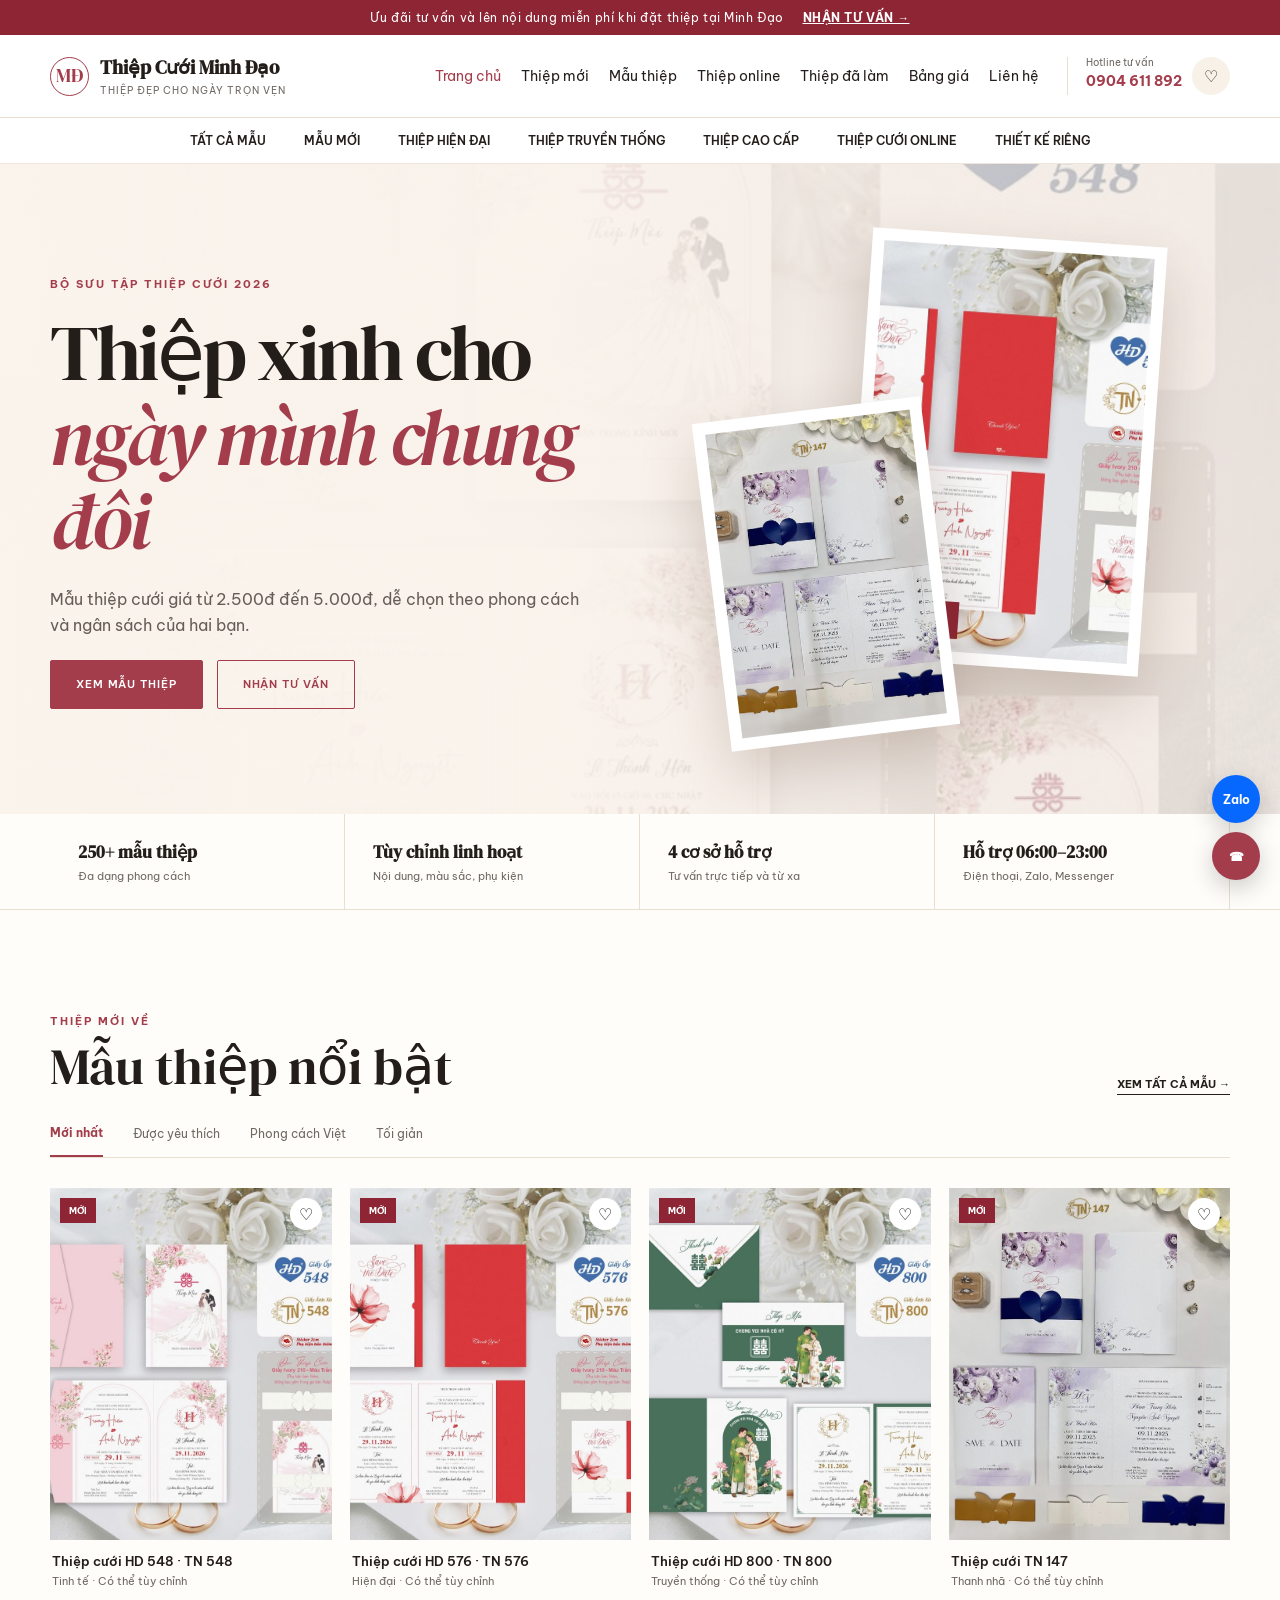
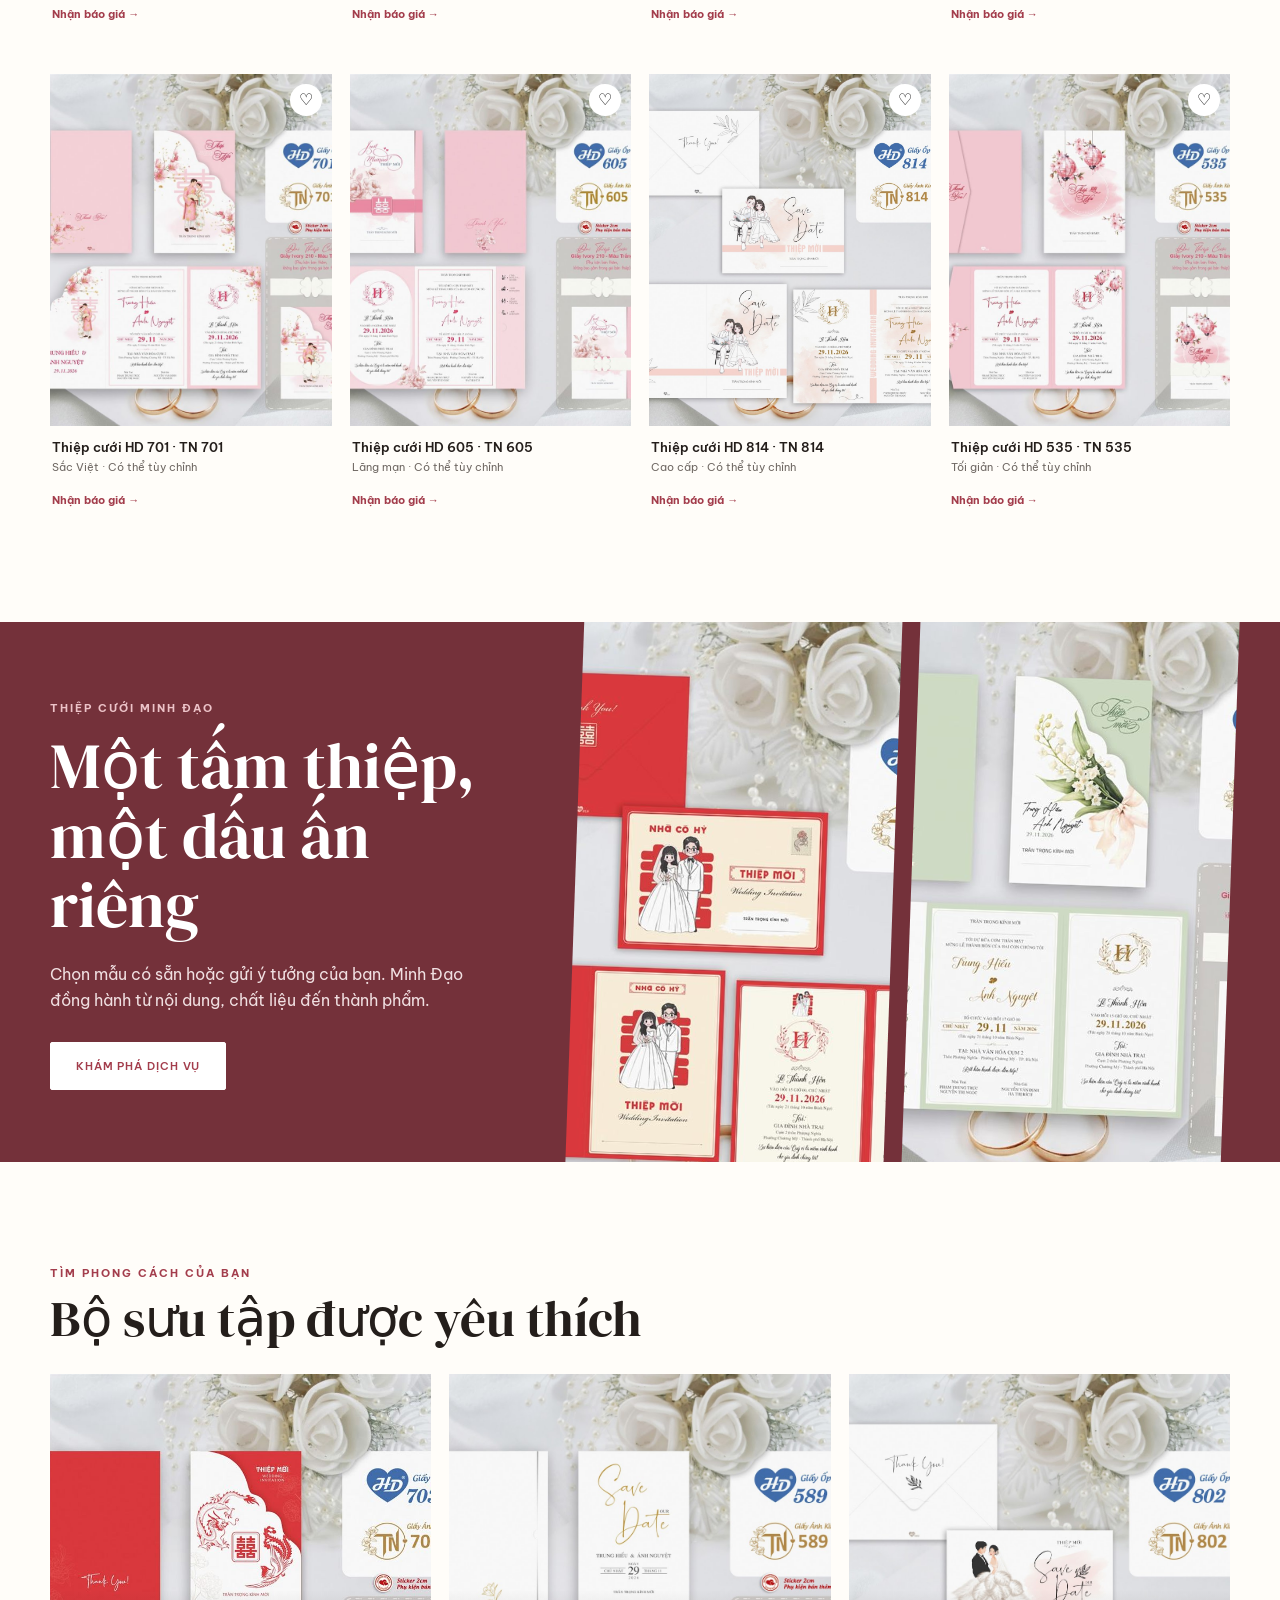
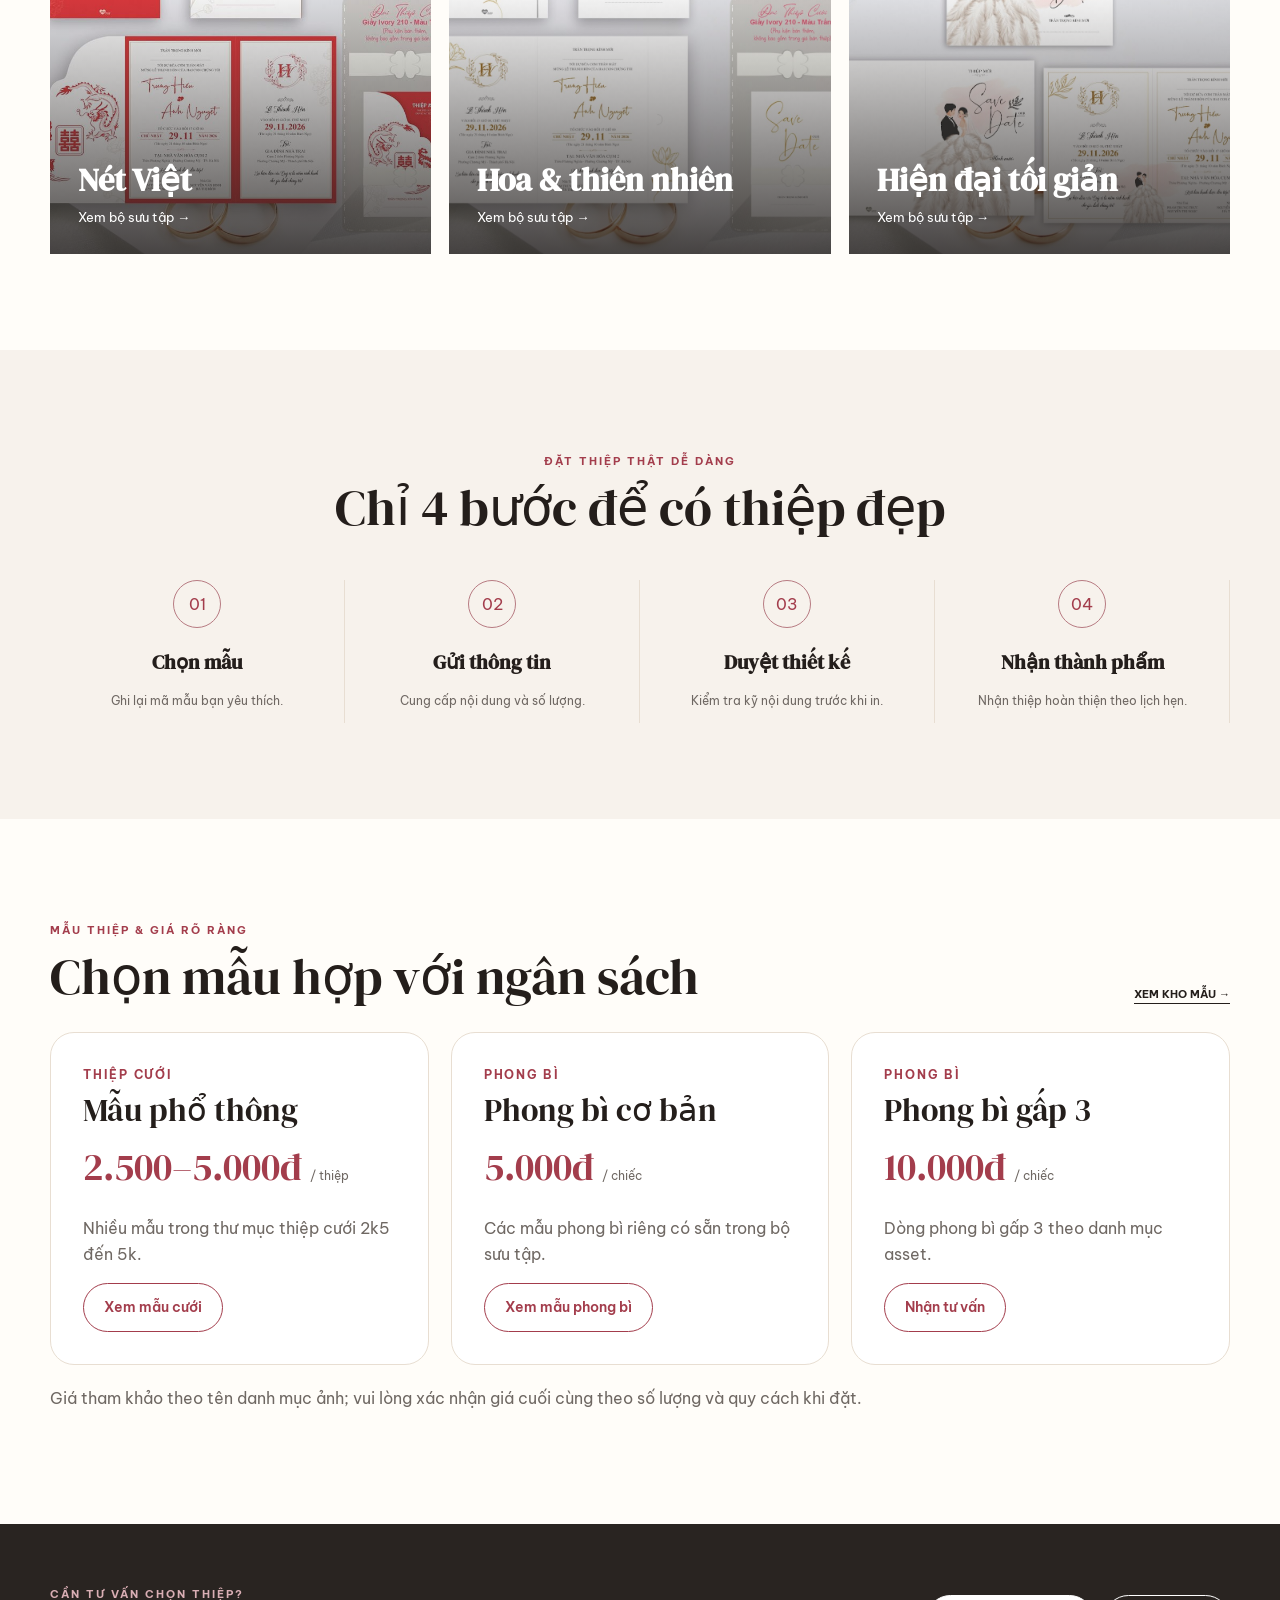
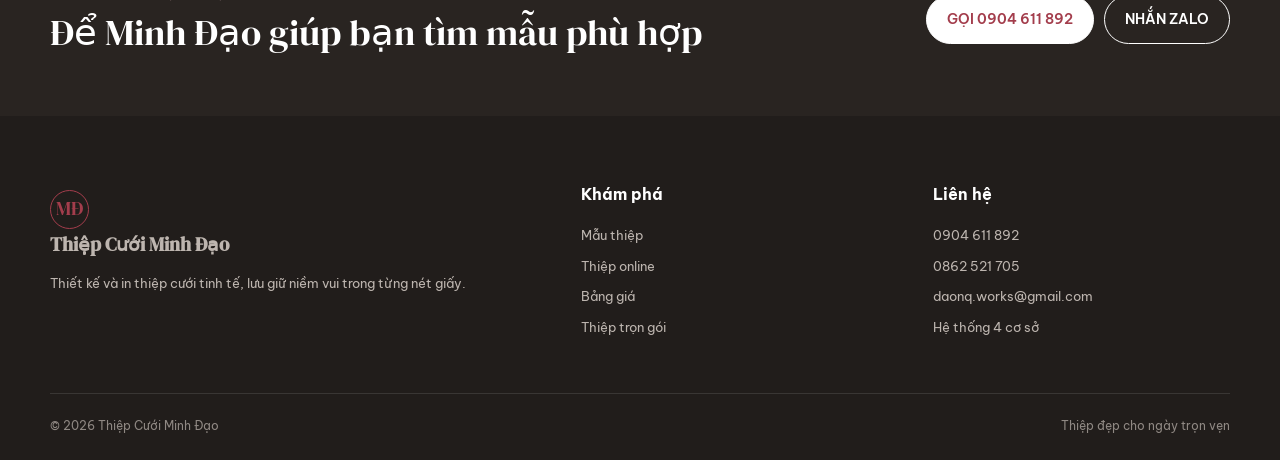
==== commit 413c1321: "update" ====
--- a/index.html
+++ b/index.html
@@ -1,21 +1,21 @@
 <!doctype html><html lang="vi"><head><meta charset="utf-8"><meta name="viewport" content="width=device-width,initial-scale=1"><title>Thiệp Cưới Minh Đạo — Thiệp đẹp, giá hợp lý</title><meta name="description" content="Khám phá hơn 250 mẫu thiệp cưới và dịch vụ thiết kế, in thiệp theo yêu cầu tại Thiệp Cưới Minh Đạo."><link rel="stylesheet" href="styles.css"></head>
 <body class="store-home"><div class="promo-bar">Ưu đãi tư vấn và lên nội dung miễn phí khi đặt thiệp tại Minh Đạo <a href="contact.html">NHẬN TƯ VẤN →</a></div>
 <header class="site-header"><nav class="container nav"><a class="brand" href="index.html"><span class="brand-mark">MĐ</span><span><strong>Thiệp Cưới Minh Đạo</strong><small>Thiệp đẹp cho ngày trọn vẹn</small></span></a><button class="menu-btn" aria-label="Mở menu" aria-expanded="false">☰</button><div class="nav-links"><a class="active" href="index.html">Trang chủ</a><a href="templates.html">Thiệp mới</a><a href="templates.html">Mẫu thiệp</a><a href="online.html">Thiệp online</a><a href="showcase.html">Thiệp đã làm</a><a href="pricing.html">Bảng giá</a><a href="contact.html">Liên hệ</a></div><div class="nav-actions"><a class="header-phone" href="tel:0904611892"><small>Hotline tư vấn</small><b>0904 611 892</b></a><a class="cart-button" href="contact.html" aria-label="Gửi yêu cầu đặt thiệp">♡</a></div></nav><div class="category-nav"><div class="container"><a href="templates.html">Tất cả mẫu</a><a href="templates.html">Mẫu mới</a><a href="templates.html">Thiệp hiện đại</a><a href="templates.html">Thiệp truyền thống</a><a href="templates.html">Thiệp cao cấp</a><a href="online.html">Thiệp cưới online</a><a href="services.html">Thiết kế riêng</a></div></div></header>
-<main><section class="shop-hero"><div class="hero-backdrop"><img src="assets/cards/hd-548-tn-548.jpg" alt="Mẫu thiệp cưới Minh Đạo"></div><div class="container shop-hero-inner"><div class="shop-hero-copy"><span class="hero-label">BỘ SƯU TẬP THIỆP CƯỚI 2026</span><h1>Thiệp xinh cho<br><em>ngày mình chung đôi</em></h1><p>Hơn 250 mẫu thiệp đa phong cách, dễ dàng tùy chỉnh theo câu chuyện và ngân sách của hai bạn.</p><div class="hero-actions"><a class="btn" href="templates.html">XEM MẪU THIỆP</a><a class="btn outline" href="contact.html">NHẬN TƯ VẤN</a></div></div><div class="hero-product"><div class="hero-card"><img src="assets/cards/hd-576-tn-576.jpg" alt="Thiệp cưới mẫu HD 576"><span>MẪU ĐƯỢC YÊU THÍCH</span></div><div class="hero-card second"><img src="assets/cards/tn-147.jpg" alt="Thiệp cưới mẫu TN 147"></div></div></div></section>
+<main><section class="shop-hero"><div class="hero-backdrop"><img src="assets/thiep_2k5_den_5k/hd-548-tn-548.jpg" alt="Mẫu thiệp cưới Minh Đạo"></div><div class="container shop-hero-inner"><div class="shop-hero-copy"><span class="hero-label">BỘ SƯU TẬP THIỆP CƯỚI 2026</span><h1>Thiệp xinh cho<br><em>ngày mình chung đôi</em></h1><p>Mẫu thiệp cưới giá từ 2.500đ đến 5.000đ, dễ chọn theo phong cách và ngân sách của hai bạn.</p><div class="hero-actions"><a class="btn" href="templates.html">XEM MẪU THIỆP</a><a class="btn outline" href="contact.html">NHẬN TƯ VẤN</a></div></div><div class="hero-product"><div class="hero-card"><img src="assets/thiep_2k5_den_5k/hd-576-tn-576.jpg" alt="Thiệp cưới mẫu HD 576"><span>MẪU ĐƯỢC YÊU THÍCH</span></div><div class="hero-card second"><img src="assets/thiep_2k5_den_5k/tn-147.jpg" alt="Thiệp cưới mẫu TN 147"></div></div></div></section>
 <section class="trust-strip"><div class="container"><div><b>250+ mẫu thiệp</b><span>Đa dạng phong cách</span></div><div><b>Tùy chỉnh linh hoạt</b><span>Nội dung, màu sắc, phụ kiện</span></div><div><b>4 cơ sở hỗ trợ</b><span>Tư vấn trực tiếp và từ xa</span></div><div><b>Hỗ trợ 06:00–23:00</b><span>Điện thoại, Zalo, Messenger</span></div></div></section>
-<section class="section product-section"><div class="container"><div class="shop-section-head"><div><span class="section-kicker">THIỆP MỚI VỀ</span><h2>Mẫu thiệp nổi bật</h2></div><a href="templates.html">XEM TẤT CẢ 250+ MẪU →</a></div><div class="shop-tabs"><button class="active">Mới nhất</button><button>Được yêu thích</button><button>Phong cách Việt</button><button>Tối giản</button></div><div class="product-grid">
-<article class="product-card"><button class="product-image" data-view="hd-548-tn-548.jpg"><img src="assets/cards/hd-548-tn-548.jpg" alt="Thiệp cưới HD 548"><span class="new-badge">MỚI</span><i>♡</i></button><div><h3>Thiệp cưới HD 548 · TN 548</h3><p>Tinh tế · Có thể tùy chỉnh</p><a href="contact.html">Nhận báo giá →</a></div></article>
-<article class="product-card"><button class="product-image" data-view="hd-576-tn-576.jpg"><img src="assets/cards/hd-576-tn-576.jpg" alt="Thiệp cưới HD 576"><span class="new-badge">MỚI</span><i>♡</i></button><div><h3>Thiệp cưới HD 576 · TN 576</h3><p>Hiện đại · Có thể tùy chỉnh</p><a href="contact.html">Nhận báo giá →</a></div></article>
-<article class="product-card"><button class="product-image" data-view="hd-800-tn-800.jpg"><img src="assets/cards/hd-800-tn-800.jpg" alt="Thiệp cưới HD 800"><span class="new-badge">MỚI</span><i>♡</i></button><div><h3>Thiệp cưới HD 800 · TN 800</h3><p>Truyền thống · Có thể tùy chỉnh</p><a href="contact.html">Nhận báo giá →</a></div></article>
-<article class="product-card"><button class="product-image" data-view="tn-147.jpg"><img src="assets/cards/tn-147.jpg" alt="Thiệp cưới TN 147"><span class="new-badge">MỚI</span><i>♡</i></button><div><h3>Thiệp cưới TN 147</h3><p>Thanh nhã · Có thể tùy chỉnh</p><a href="contact.html">Nhận báo giá →</a></div></article>
-<article class="product-card"><button class="product-image" data-view="hd-701-tn-701.jpg"><img src="assets/cards/hd-701-tn-701.jpg" alt="Thiệp cưới HD 701"><i>♡</i></button><div><h3>Thiệp cưới HD 701 · TN 701</h3><p>Sắc Việt · Có thể tùy chỉnh</p><a href="contact.html">Nhận báo giá →</a></div></article>
-<article class="product-card"><button class="product-image" data-view="hd-605-tn-605.jpg"><img src="assets/cards/hd-605-tn-605.jpg" alt="Thiệp cưới HD 605"><i>♡</i></button><div><h3>Thiệp cưới HD 605 · TN 605</h3><p>Lãng mạn · Có thể tùy chỉnh</p><a href="contact.html">Nhận báo giá →</a></div></article>
-<article class="product-card"><button class="product-image" data-view="hd-814-tn-814.jpg"><img src="assets/cards/hd-814-tn-814.jpg" alt="Thiệp cưới HD 814"><i>♡</i></button><div><h3>Thiệp cưới HD 814 · TN 814</h3><p>Cao cấp · Có thể tùy chỉnh</p><a href="contact.html">Nhận báo giá →</a></div></article>
-<article class="product-card"><button class="product-image" data-view="hd-535-tn-535.jpg"><img src="assets/cards/hd-535-tn-535.jpg" alt="Thiệp cưới HD 535"><i>♡</i></button><div><h3>Thiệp cưới HD 535 · TN 535</h3><p>Tối giản · Có thể tùy chỉnh</p><a href="contact.html">Nhận báo giá →</a></div></article>
+<section class="section product-section"><div class="container"><div class="shop-section-head"><div><span class="section-kicker">THIỆP MỚI VỀ</span><h2>Mẫu thiệp nổi bật</h2></div><a href="templates.html">XEM TẤT CẢ MẪU →</a></div><div class="shop-tabs"><button class="active">Mới nhất</button><button>Được yêu thích</button><button>Phong cách Việt</button><button>Tối giản</button></div><div class="product-grid">
+<article class="product-card"><button class="product-image" data-view="hd-548-tn-548.jpg"><img src="assets/thiep_2k5_den_5k/hd-548-tn-548.jpg" alt="Thiệp cưới HD 548"><span class="new-badge">MỚI</span><i>♡</i></button><div><h3>Thiệp cưới HD 548 · TN 548</h3><p>Tinh tế · Có thể tùy chỉnh</p><a href="contact.html">Nhận báo giá →</a></div></article>
+<article class="product-card"><button class="product-image" data-view="hd-576-tn-576.jpg"><img src="assets/thiep_2k5_den_5k/hd-576-tn-576.jpg" alt="Thiệp cưới HD 576"><span class="new-badge">MỚI</span><i>♡</i></button><div><h3>Thiệp cưới HD 576 · TN 576</h3><p>Hiện đại · Có thể tùy chỉnh</p><a href="contact.html">Nhận báo giá →</a></div></article>
+<article class="product-card"><button class="product-image" data-view="hd-800-tn-800.jpg"><img src="assets/thiep_2k5_den_5k/hd-800-tn-800.jpg" alt="Thiệp cưới HD 800"><span class="new-badge">MỚI</span><i>♡</i></button><div><h3>Thiệp cưới HD 800 · TN 800</h3><p>Truyền thống · Có thể tùy chỉnh</p><a href="contact.html">Nhận báo giá →</a></div></article>
+<article class="product-card"><button class="product-image" data-view="tn-147.jpg"><img src="assets/thiep_2k5_den_5k/tn-147.jpg" alt="Thiệp cưới TN 147"><span class="new-badge">MỚI</span><i>♡</i></button><div><h3>Thiệp cưới TN 147</h3><p>Thanh nhã · Có thể tùy chỉnh</p><a href="contact.html">Nhận báo giá →</a></div></article>
+<article class="product-card"><button class="product-image" data-view="hd-701-tn-701.jpg"><img src="assets/thiep_2k5_den_5k/hd-701-tn-701.jpg" alt="Thiệp cưới HD 701"><i>♡</i></button><div><h3>Thiệp cưới HD 701 · TN 701</h3><p>Sắc Việt · Có thể tùy chỉnh</p><a href="contact.html">Nhận báo giá →</a></div></article>
+<article class="product-card"><button class="product-image" data-view="hd-605-tn-605.jpg"><img src="assets/thiep_2k5_den_5k/hd-605-tn-605.jpg" alt="Thiệp cưới HD 605"><i>♡</i></button><div><h3>Thiệp cưới HD 605 · TN 605</h3><p>Lãng mạn · Có thể tùy chỉnh</p><a href="contact.html">Nhận báo giá →</a></div></article>
+<article class="product-card"><button class="product-image" data-view="hd-814-tn-814.jpg"><img src="assets/thiep_2k5_den_5k/hd-814-tn-814.jpg" alt="Thiệp cưới HD 814"><i>♡</i></button><div><h3>Thiệp cưới HD 814 · TN 814</h3><p>Cao cấp · Có thể tùy chỉnh</p><a href="contact.html">Nhận báo giá →</a></div></article>
+<article class="product-card"><button class="product-image" data-view="hd-535-tn-535.jpg"><img src="assets/thiep_2k5_den_5k/hd-535-tn-535.jpg" alt="Thiệp cưới HD 535"><i>♡</i></button><div><h3>Thiệp cưới HD 535 · TN 535</h3><p>Tối giản · Có thể tùy chỉnh</p><a href="contact.html">Nhận báo giá →</a></div></article>
 </div></div></section>
-<section class="collection-banner"><div class="container"><div class="collection-copy"><span>THIỆP CƯỚI MINH ĐẠO</span><h2>Một tấm thiệp,<br>một dấu ấn riêng</h2><p>Chọn mẫu có sẵn hoặc gửi ý tưởng của bạn. Minh Đạo đồng hành từ nội dung, chất liệu đến thành phẩm.</p><a class="btn light" href="services.html">KHÁM PHÁ DỊCH VỤ</a></div><div class="collection-images"><img src="assets/cards/hd-818-tn-818.jpg" alt="Thiệp cưới cao cấp Minh Đạo"><img src="assets/cards/hd-708-tn-708.jpg" alt="Thiệp cưới phong cách Việt Minh Đạo"></div></div></section>
-<section class="section category-section"><div class="container"><div class="shop-section-head"><div><span class="section-kicker">TÌM PHONG CÁCH CỦA BẠN</span><h2>Bộ sưu tập được yêu thích</h2></div></div><div class="collection-grid"><a href="templates.html"><img src="assets/cards/hd-703-tn-703.jpg" alt="Thiệp cưới truyền thống"><span><b>Nét Việt</b><small>Xem bộ sưu tập →</small></span></a><a href="templates.html"><img src="assets/cards/hd-589-tn-589.jpg" alt="Thiệp cưới thiên nhiên"><span><b>Hoa & thiên nhiên</b><small>Xem bộ sưu tập →</small></span></a><a href="templates.html"><img src="assets/cards/hd-802-tn-802.jpg" alt="Thiệp cưới hiện đại"><span><b>Hiện đại tối giản</b><small>Xem bộ sưu tập →</small></span></a></div></div></section>
+<section class="collection-banner"><div class="container"><div class="collection-copy"><span>THIỆP CƯỚI MINH ĐẠO</span><h2>Một tấm thiệp,<br>một dấu ấn riêng</h2><p>Chọn mẫu có sẵn hoặc gửi ý tưởng của bạn. Minh Đạo đồng hành từ nội dung, chất liệu đến thành phẩm.</p><a class="btn light" href="services.html">KHÁM PHÁ DỊCH VỤ</a></div><div class="collection-images"><img src="assets/thiep_2k5_den_5k/hd-818-tn-818.jpg" alt="Thiệp cưới cao cấp Minh Đạo"><img src="assets/thiep_2k5_den_5k/hd-708-tn-708.jpg" alt="Thiệp cưới phong cách Việt Minh Đạo"></div></div></section>
+<section class="section category-section"><div class="container"><div class="shop-section-head"><div><span class="section-kicker">TÌM PHONG CÁCH CỦA BẠN</span><h2>Bộ sưu tập được yêu thích</h2></div></div><div class="collection-grid"><a href="templates.html"><img src="assets/thiep_2k5_den_5k/hd-703-tn-703.jpg" alt="Thiệp cưới truyền thống"><span><b>Nét Việt</b><small>Xem bộ sưu tập →</small></span></a><a href="templates.html"><img src="assets/thiep_2k5_den_5k/hd-589-tn-589.jpg" alt="Thiệp cưới thiên nhiên"><span><b>Hoa & thiên nhiên</b><small>Xem bộ sưu tập →</small></span></a><a href="templates.html"><img src="assets/thiep_2k5_den_5k/hd-802-tn-802.jpg" alt="Thiệp cưới hiện đại"><span><b>Hiện đại tối giản</b><small>Xem bộ sưu tập →</small></span></a></div></div></section>
 <section class="section process-section"><div class="container"><div class="shop-section-head centered"><div><span class="section-kicker">ĐẶT THIỆP THẬT DỄ DÀNG</span><h2>Chỉ 4 bước để có thiệp đẹp</h2></div></div><div class="process-grid"><div><span>01</span><b>Chọn mẫu</b><p>Ghi lại mã mẫu bạn yêu thích.</p></div><div><span>02</span><b>Gửi thông tin</b><p>Cung cấp nội dung và số lượng.</p></div><div><span>03</span><b>Duyệt thiết kế</b><p>Kiểm tra kỹ nội dung trước khi in.</p></div><div><span>04</span><b>Nhận thành phẩm</b><p>Nhận thiệp hoàn thiện theo lịch hẹn.</p></div></div></div></section>
-<section class="newsletter"><div class="container"><div><span>CẦN TƯ VẤN CHỌN THIỆP?</span><h2>Để Minh Đạo giúp bạn tìm mẫu phù hợp</h2></div><div><a class="btn light" href="tel:0904611892">GỌI 0904 611 892</a><a class="btn outline-light" href="https://zalo.me/84904611892" target="_blank" rel="noopener">NHẮN ZALO</a></div></div></section></main>
+<section class="section" id="gia-mau"><div class="container"><div class="shop-section-head"><div><span class="section-kicker">MẪU THIỆP & GIÁ RÕ RÀNG</span><h2>Chọn mẫu hợp với ngân sách</h2></div><a href="templates.html">XEM KHO MẪU →</a></div><div class="pricing-grid"><article class="price-card"><div class="eyebrow">Thiệp cưới</div><h2>Mẫu phổ thông</h2><div class="price">2.500–5.000đ <small>/ thiệp</small></div><p class="muted">Nhiều mẫu trong thư mục thiệp cưới 2k5 đến 5k.</p><a class="btn outline" href="templates.html">Xem mẫu cưới</a></article><article class="price-card"><div class="eyebrow">Phong bì</div><h2>Phong bì cơ bản</h2><div class="price">5.000đ <small>/ chiếc</small></div><p class="muted">Các mẫu phong bì riêng có sẵn trong bộ sưu tập.</p><a class="btn outline" href="templates.html">Xem mẫu phong bì</a></article><article class="price-card"><div class="eyebrow">Phong bì</div><h2>Phong bì gấp 3</h2><div class="price">10.000đ <small>/ chiếc</small></div><p class="muted">Dòng phong bì gấp 3 theo danh mục asset.</p><a class="btn outline" href="contact.html">Nhận tư vấn</a></article></div><p class="muted" style="margin-top:20px">Giá tham khảo theo tên danh mục ảnh; vui lòng xác nhận giá cuối cùng theo số lượng và quy cách khi đặt.</p></div></section><section class="newsletter"><div class="container"><div><span>CẦN TƯ VẤN CHỌN THIỆP?</span><h2>Để Minh Đạo giúp bạn tìm mẫu phù hợp</h2></div><div><a class="btn light" href="tel:0904611892">GỌI 0904 611 892</a><a class="btn outline-light" href="https://zalo.me/84904611892" target="_blank" rel="noopener">NHẮN ZALO</a></div></div></section></main>
 <div class="float-contact"><a class="zalo" href="https://zalo.me/84904611892" target="_blank" rel="noopener">Zalo</a><a class="phone" href="tel:0904611892">☎</a></div><footer class="site-footer"><div class="container"><div class="footer-grid"><div><a class="brand" href="index.html"><span class="brand-mark">MĐ</span><span><strong>Thiệp Cưới Minh Đạo</strong></span></a><p>Thiết kế và in thiệp cưới tinh tế, lưu giữ niềm vui trong từng nét giấy.</p></div><div><h4>Khám phá</h4><a href="templates.html">Mẫu thiệp</a><a href="online.html">Thiệp online</a><a href="pricing.html">Bảng giá</a><a href="services.html">Thiệp trọn gói</a></div><div><h4>Liên hệ</h4><a href="tel:0904611892">0904 611 892</a><a href="tel:0862521705">0862 521 705</a><a href="mailto:daonq.works@gmail.com">daonq.works@gmail.com</a><a href="contact.html">Hệ thống 4 cơ sở</a></div></div><div class="footer-bottom"><span>© 2026 Thiệp Cưới Minh Đạo</span><span>Thiệp đẹp cho ngày trọn vẹn</span></div></div></footer>
 <div class="modal" id="templateModal" aria-hidden="true"><div class="modal-card"><button class="modal-close" aria-label="Đóng">×</button><img alt=""><div class="modal-copy"><div class="eyebrow">Mẫu thiệp Minh Đạo</div><h2></h2><p class="muted">Ghi lại mã mẫu này và gửi cho Minh Đạo để được tư vấn nội dung, số lượng và báo giá phù hợp.</p><a class="btn" href="contact.html">Nhận tư vấn mẫu này</a></div></div></div><script src="app.js"></script></body></html>
--- a/styles.css
+++ b/styles.css
@@ -33,3 +33,5 @@
 @media(max-width:1100px){.store-home .nav-links{display:none}.store-home .menu-btn{display:block;margin-left:auto}.header-phone,.category-nav{display:none}.product-grid{grid-template-columns:repeat(3,1fr)}}
 @media(max-width:760px){.promo-bar a{display:block;margin:2px 0}.store-home .nav{height:68px}.shop-hero,.shop-hero-inner{min-height:670px}.shop-hero-inner{grid-template-columns:1fr;align-items:start}.shop-hero-copy{padding:65px 0 0;z-index:2}.shop-hero h1{font-size:3.55rem}.hero-product{position:absolute;inset:auto 0 -120px;height:420px;opacity:.55}.hero-card{width:210px;height:310px;right:3%}.hero-card.second{width:170px;height:245px;right:44%;top:115px}.trust-strip .container{grid-template-columns:1fr 1fr}.product-grid{grid-template-columns:1fr 1fr;gap:26px 10px}.shop-tabs{overflow:auto;white-space:nowrap}.collection-banner .container{grid-template-columns:1fr;gap:0}.collection-images{height:360px}.collection-grid{grid-template-columns:1fr}.collection-grid a{height:380px}.process-grid{grid-template-columns:1fr 1fr;gap:28px 0}.process-grid>div:nth-child(2){border:0}.newsletter .container{display:block}.newsletter .container>div:last-child{margin-top:25px;flex-wrap:wrap}.newsletter h2{font-size:1.9rem}.shop-section-head{align-items:start;gap:15px}}
 
+/* Simple wedding catalog helpers */
+#weddingGrid .template-media{aspect-ratio:4/3;background:#f5f1ec}#weddingGrid .template-media img{width:100%;height:100%;object-fit:cover}#weddingGrid .template-info h3{margin:0 0 10px}.price-card p{line-height:1.65}
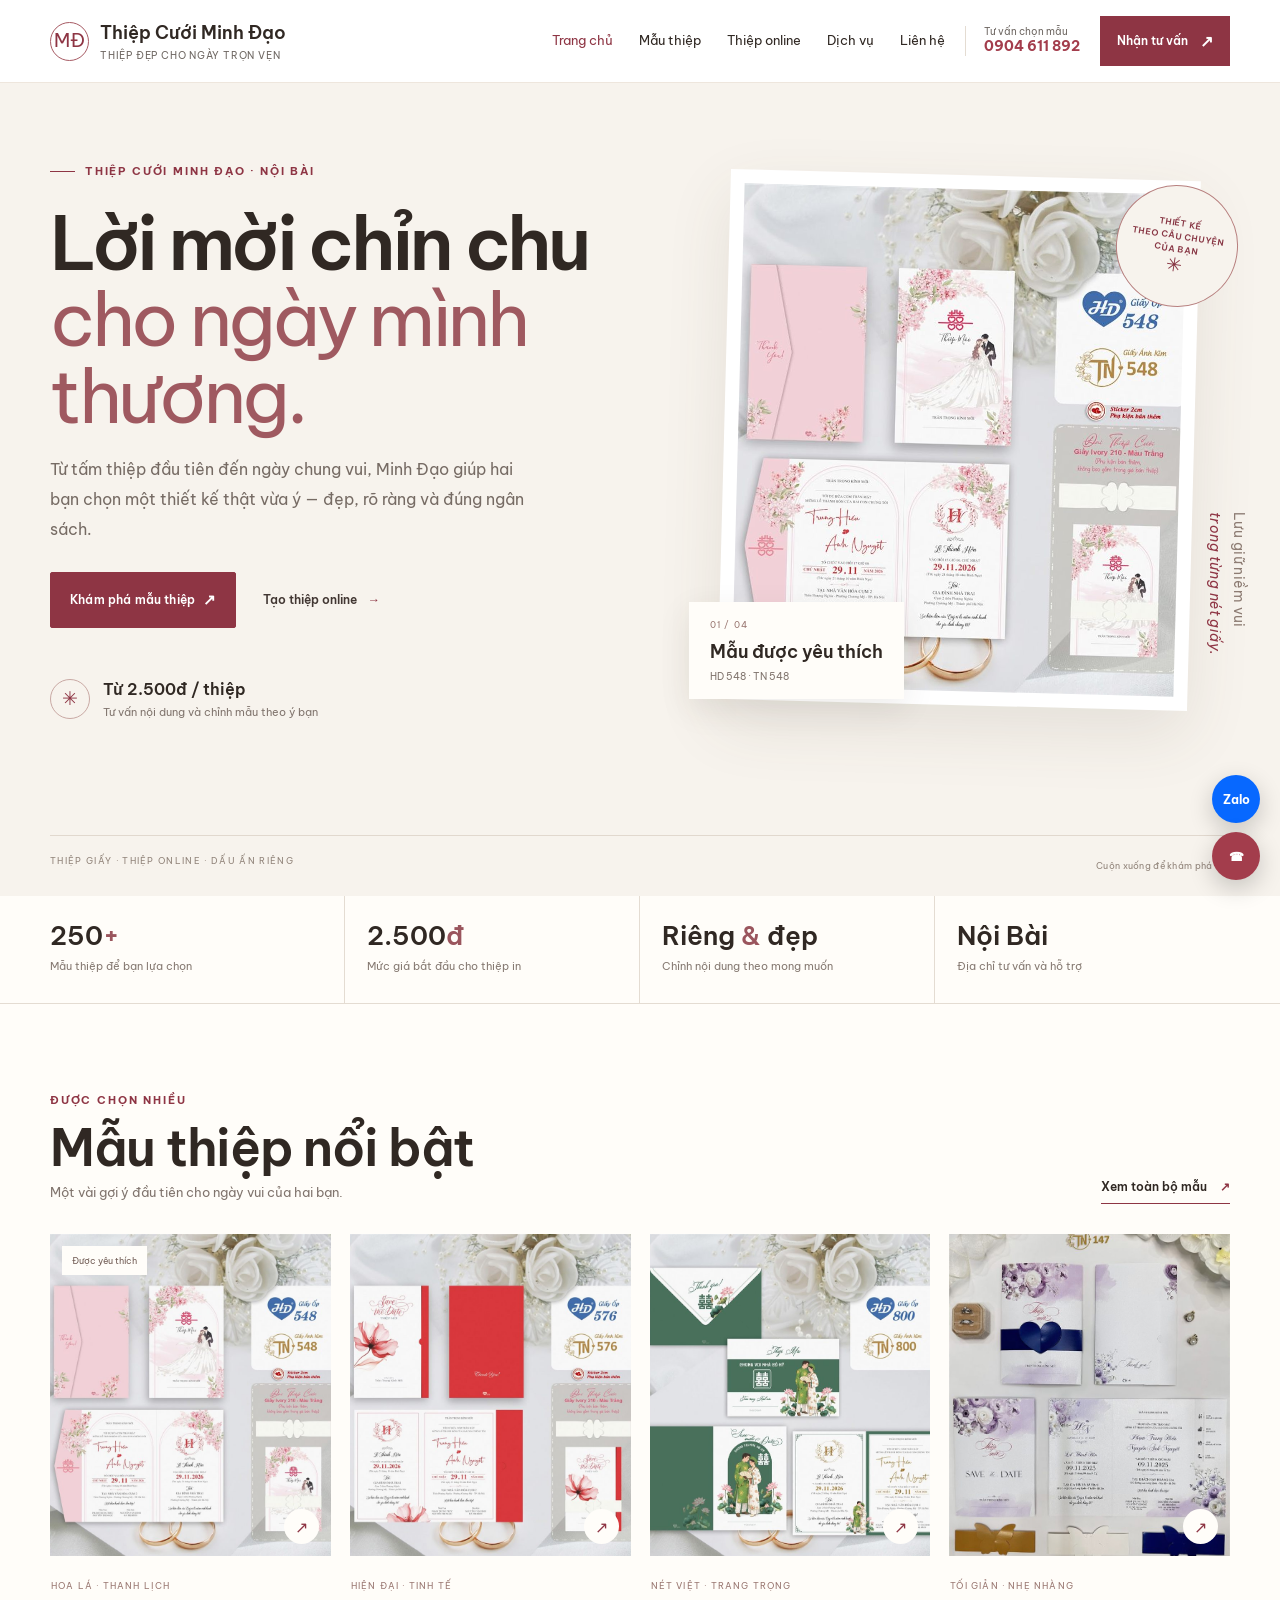
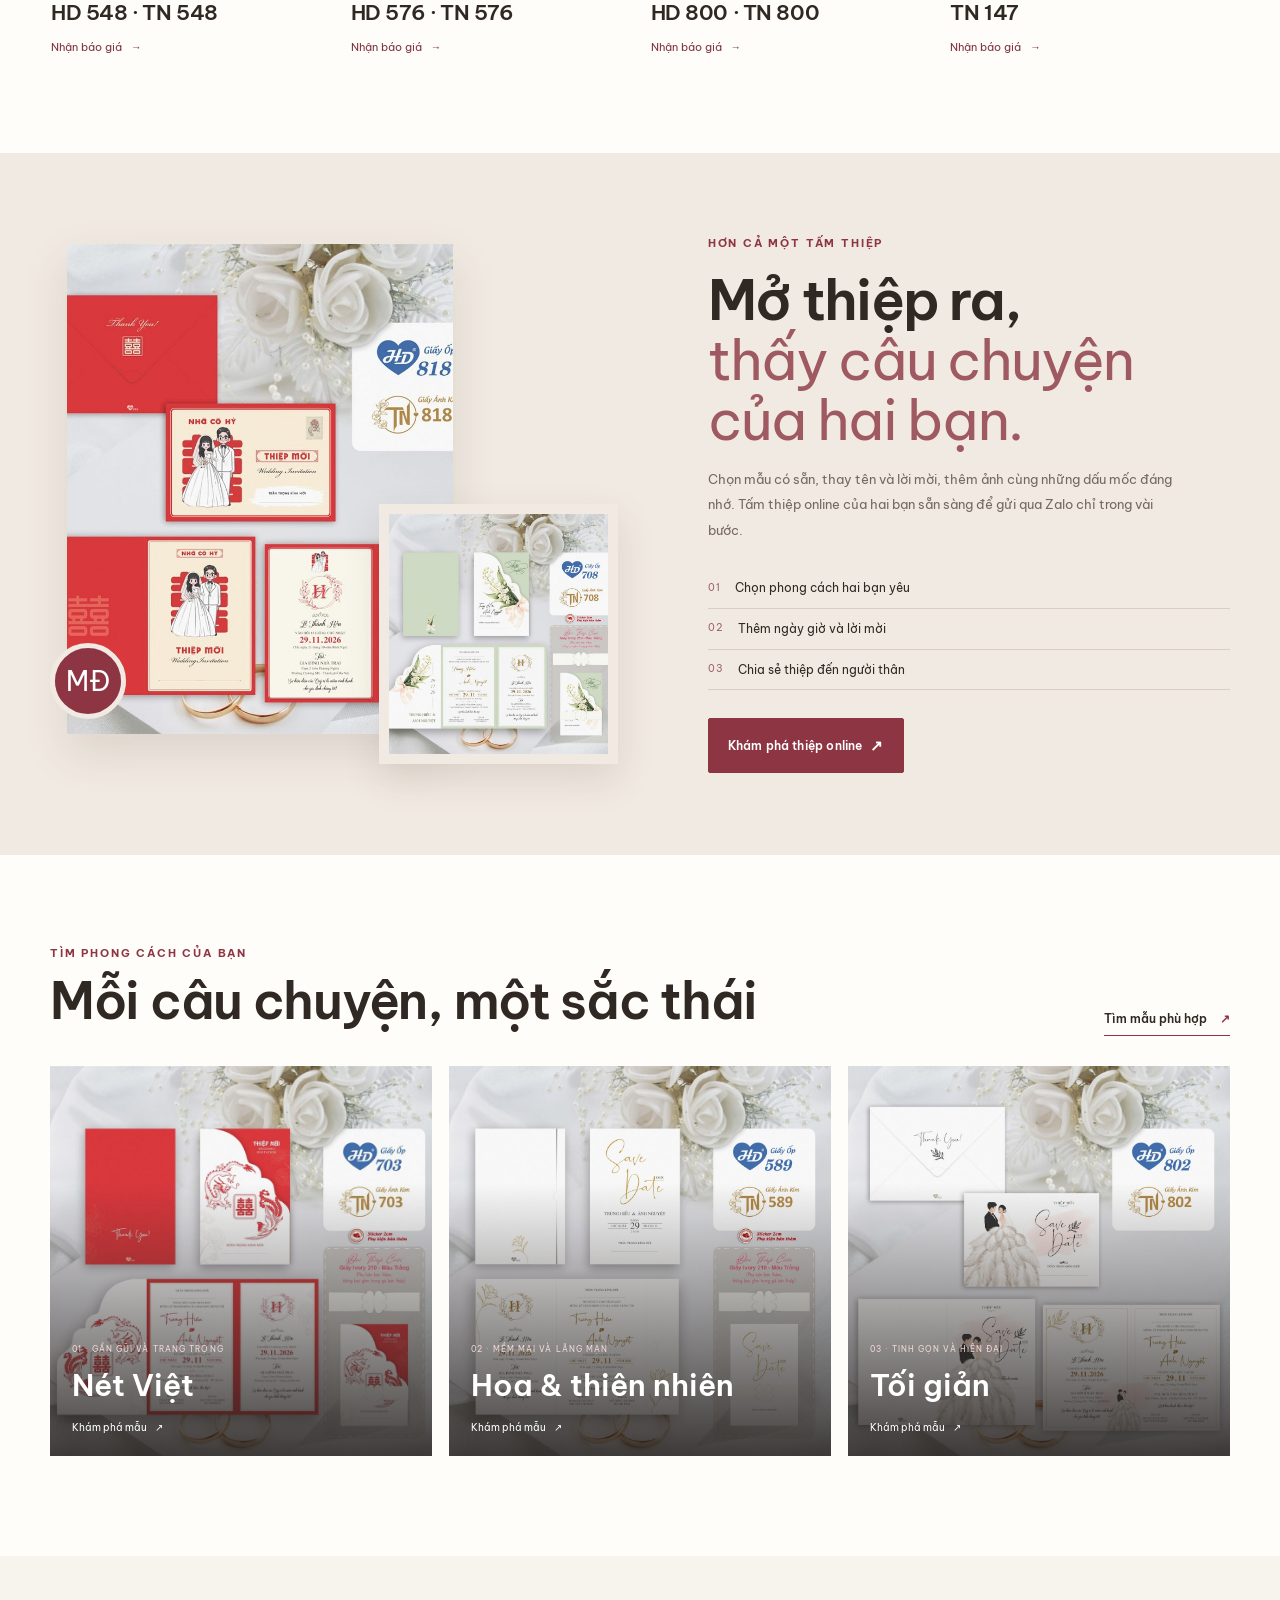
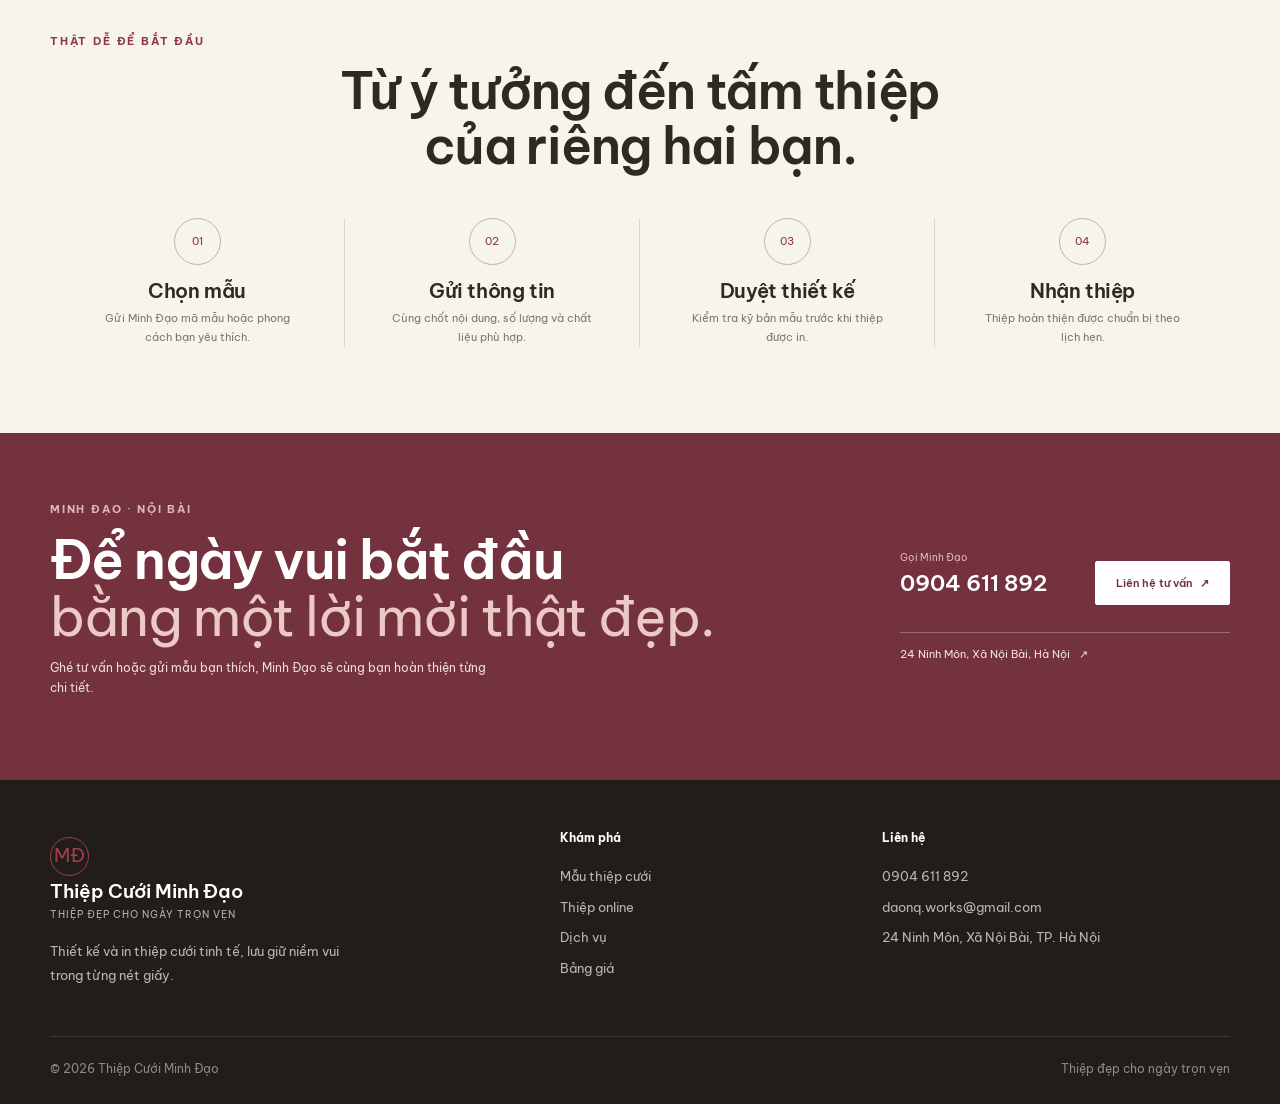
==== commit 032b71ab: "update" ====
--- a/index.html
+++ b/index.html
@@ -1,21 +1,160 @@
-<!doctype html><html lang="vi"><head><meta charset="utf-8"><meta name="viewport" content="width=device-width,initial-scale=1"><title>Thiệp Cưới Minh Đạo — Thiệp đẹp, giá hợp lý</title><meta name="description" content="Khám phá hơn 250 mẫu thiệp cưới và dịch vụ thiết kế, in thiệp theo yêu cầu tại Thiệp Cưới Minh Đạo."><link rel="stylesheet" href="styles.css"></head>
-<body class="store-home"><div class="promo-bar">Ưu đãi tư vấn và lên nội dung miễn phí khi đặt thiệp tại Minh Đạo <a href="contact.html">NHẬN TƯ VẤN →</a></div>
-<header class="site-header"><nav class="container nav"><a class="brand" href="index.html"><span class="brand-mark">MĐ</span><span><strong>Thiệp Cưới Minh Đạo</strong><small>Thiệp đẹp cho ngày trọn vẹn</small></span></a><button class="menu-btn" aria-label="Mở menu" aria-expanded="false">☰</button><div class="nav-links"><a class="active" href="index.html">Trang chủ</a><a href="templates.html">Thiệp mới</a><a href="templates.html">Mẫu thiệp</a><a href="online.html">Thiệp online</a><a href="showcase.html">Thiệp đã làm</a><a href="pricing.html">Bảng giá</a><a href="contact.html">Liên hệ</a></div><div class="nav-actions"><a class="header-phone" href="tel:0904611892"><small>Hotline tư vấn</small><b>0904 611 892</b></a><a class="cart-button" href="contact.html" aria-label="Gửi yêu cầu đặt thiệp">♡</a></div></nav><div class="category-nav"><div class="container"><a href="templates.html">Tất cả mẫu</a><a href="templates.html">Mẫu mới</a><a href="templates.html">Thiệp hiện đại</a><a href="templates.html">Thiệp truyền thống</a><a href="templates.html">Thiệp cao cấp</a><a href="online.html">Thiệp cưới online</a><a href="services.html">Thiết kế riêng</a></div></div></header>
-<main><section class="shop-hero"><div class="hero-backdrop"><img src="assets/thiep_2k5_den_5k/hd-548-tn-548.jpg" alt="Mẫu thiệp cưới Minh Đạo"></div><div class="container shop-hero-inner"><div class="shop-hero-copy"><span class="hero-label">BỘ SƯU TẬP THIỆP CƯỚI 2026</span><h1>Thiệp xinh cho<br><em>ngày mình chung đôi</em></h1><p>Mẫu thiệp cưới giá từ 2.500đ đến 5.000đ, dễ chọn theo phong cách và ngân sách của hai bạn.</p><div class="hero-actions"><a class="btn" href="templates.html">XEM MẪU THIỆP</a><a class="btn outline" href="contact.html">NHẬN TƯ VẤN</a></div></div><div class="hero-product"><div class="hero-card"><img src="assets/thiep_2k5_den_5k/hd-576-tn-576.jpg" alt="Thiệp cưới mẫu HD 576"><span>MẪU ĐƯỢC YÊU THÍCH</span></div><div class="hero-card second"><img src="assets/thiep_2k5_den_5k/tn-147.jpg" alt="Thiệp cưới mẫu TN 147"></div></div></div></section>
-<section class="trust-strip"><div class="container"><div><b>250+ mẫu thiệp</b><span>Đa dạng phong cách</span></div><div><b>Tùy chỉnh linh hoạt</b><span>Nội dung, màu sắc, phụ kiện</span></div><div><b>4 cơ sở hỗ trợ</b><span>Tư vấn trực tiếp và từ xa</span></div><div><b>Hỗ trợ 06:00–23:00</b><span>Điện thoại, Zalo, Messenger</span></div></div></section>
-<section class="section product-section"><div class="container"><div class="shop-section-head"><div><span class="section-kicker">THIỆP MỚI VỀ</span><h2>Mẫu thiệp nổi bật</h2></div><a href="templates.html">XEM TẤT CẢ MẪU →</a></div><div class="shop-tabs"><button class="active">Mới nhất</button><button>Được yêu thích</button><button>Phong cách Việt</button><button>Tối giản</button></div><div class="product-grid">
-<article class="product-card"><button class="product-image" data-view="hd-548-tn-548.jpg"><img src="assets/thiep_2k5_den_5k/hd-548-tn-548.jpg" alt="Thiệp cưới HD 548"><span class="new-badge">MỚI</span><i>♡</i></button><div><h3>Thiệp cưới HD 548 · TN 548</h3><p>Tinh tế · Có thể tùy chỉnh</p><a href="contact.html">Nhận báo giá →</a></div></article>
-<article class="product-card"><button class="product-image" data-view="hd-576-tn-576.jpg"><img src="assets/thiep_2k5_den_5k/hd-576-tn-576.jpg" alt="Thiệp cưới HD 576"><span class="new-badge">MỚI</span><i>♡</i></button><div><h3>Thiệp cưới HD 576 · TN 576</h3><p>Hiện đại · Có thể tùy chỉnh</p><a href="contact.html">Nhận báo giá →</a></div></article>
-<article class="product-card"><button class="product-image" data-view="hd-800-tn-800.jpg"><img src="assets/thiep_2k5_den_5k/hd-800-tn-800.jpg" alt="Thiệp cưới HD 800"><span class="new-badge">MỚI</span><i>♡</i></button><div><h3>Thiệp cưới HD 800 · TN 800</h3><p>Truyền thống · Có thể tùy chỉnh</p><a href="contact.html">Nhận báo giá →</a></div></article>
-<article class="product-card"><button class="product-image" data-view="tn-147.jpg"><img src="assets/thiep_2k5_den_5k/tn-147.jpg" alt="Thiệp cưới TN 147"><span class="new-badge">MỚI</span><i>♡</i></button><div><h3>Thiệp cưới TN 147</h3><p>Thanh nhã · Có thể tùy chỉnh</p><a href="contact.html">Nhận báo giá →</a></div></article>
-<article class="product-card"><button class="product-image" data-view="hd-701-tn-701.jpg"><img src="assets/thiep_2k5_den_5k/hd-701-tn-701.jpg" alt="Thiệp cưới HD 701"><i>♡</i></button><div><h3>Thiệp cưới HD 701 · TN 701</h3><p>Sắc Việt · Có thể tùy chỉnh</p><a href="contact.html">Nhận báo giá →</a></div></article>
-<article class="product-card"><button class="product-image" data-view="hd-605-tn-605.jpg"><img src="assets/thiep_2k5_den_5k/hd-605-tn-605.jpg" alt="Thiệp cưới HD 605"><i>♡</i></button><div><h3>Thiệp cưới HD 605 · TN 605</h3><p>Lãng mạn · Có thể tùy chỉnh</p><a href="contact.html">Nhận báo giá →</a></div></article>
-<article class="product-card"><button class="product-image" data-view="hd-814-tn-814.jpg"><img src="assets/thiep_2k5_den_5k/hd-814-tn-814.jpg" alt="Thiệp cưới HD 814"><i>♡</i></button><div><h3>Thiệp cưới HD 814 · TN 814</h3><p>Cao cấp · Có thể tùy chỉnh</p><a href="contact.html">Nhận báo giá →</a></div></article>
-<article class="product-card"><button class="product-image" data-view="hd-535-tn-535.jpg"><img src="assets/thiep_2k5_den_5k/hd-535-tn-535.jpg" alt="Thiệp cưới HD 535"><i>♡</i></button><div><h3>Thiệp cưới HD 535 · TN 535</h3><p>Tối giản · Có thể tùy chỉnh</p><a href="contact.html">Nhận báo giá →</a></div></article>
-</div></div></section>
-<section class="collection-banner"><div class="container"><div class="collection-copy"><span>THIỆP CƯỚI MINH ĐẠO</span><h2>Một tấm thiệp,<br>một dấu ấn riêng</h2><p>Chọn mẫu có sẵn hoặc gửi ý tưởng của bạn. Minh Đạo đồng hành từ nội dung, chất liệu đến thành phẩm.</p><a class="btn light" href="services.html">KHÁM PHÁ DỊCH VỤ</a></div><div class="collection-images"><img src="assets/thiep_2k5_den_5k/hd-818-tn-818.jpg" alt="Thiệp cưới cao cấp Minh Đạo"><img src="assets/thiep_2k5_den_5k/hd-708-tn-708.jpg" alt="Thiệp cưới phong cách Việt Minh Đạo"></div></div></section>
-<section class="section category-section"><div class="container"><div class="shop-section-head"><div><span class="section-kicker">TÌM PHONG CÁCH CỦA BẠN</span><h2>Bộ sưu tập được yêu thích</h2></div></div><div class="collection-grid"><a href="templates.html"><img src="assets/thiep_2k5_den_5k/hd-703-tn-703.jpg" alt="Thiệp cưới truyền thống"><span><b>Nét Việt</b><small>Xem bộ sưu tập →</small></span></a><a href="templates.html"><img src="assets/thiep_2k5_den_5k/hd-589-tn-589.jpg" alt="Thiệp cưới thiên nhiên"><span><b>Hoa & thiên nhiên</b><small>Xem bộ sưu tập →</small></span></a><a href="templates.html"><img src="assets/thiep_2k5_den_5k/hd-802-tn-802.jpg" alt="Thiệp cưới hiện đại"><span><b>Hiện đại tối giản</b><small>Xem bộ sưu tập →</small></span></a></div></div></section>
-<section class="section process-section"><div class="container"><div class="shop-section-head centered"><div><span class="section-kicker">ĐẶT THIỆP THẬT DỄ DÀNG</span><h2>Chỉ 4 bước để có thiệp đẹp</h2></div></div><div class="process-grid"><div><span>01</span><b>Chọn mẫu</b><p>Ghi lại mã mẫu bạn yêu thích.</p></div><div><span>02</span><b>Gửi thông tin</b><p>Cung cấp nội dung và số lượng.</p></div><div><span>03</span><b>Duyệt thiết kế</b><p>Kiểm tra kỹ nội dung trước khi in.</p></div><div><span>04</span><b>Nhận thành phẩm</b><p>Nhận thiệp hoàn thiện theo lịch hẹn.</p></div></div></div></section>
-<section class="section" id="gia-mau"><div class="container"><div class="shop-section-head"><div><span class="section-kicker">MẪU THIỆP & GIÁ RÕ RÀNG</span><h2>Chọn mẫu hợp với ngân sách</h2></div><a href="templates.html">XEM KHO MẪU →</a></div><div class="pricing-grid"><article class="price-card"><div class="eyebrow">Thiệp cưới</div><h2>Mẫu phổ thông</h2><div class="price">2.500–5.000đ <small>/ thiệp</small></div><p class="muted">Nhiều mẫu trong thư mục thiệp cưới 2k5 đến 5k.</p><a class="btn outline" href="templates.html">Xem mẫu cưới</a></article><article class="price-card"><div class="eyebrow">Phong bì</div><h2>Phong bì cơ bản</h2><div class="price">5.000đ <small>/ chiếc</small></div><p class="muted">Các mẫu phong bì riêng có sẵn trong bộ sưu tập.</p><a class="btn outline" href="templates.html">Xem mẫu phong bì</a></article><article class="price-card"><div class="eyebrow">Phong bì</div><h2>Phong bì gấp 3</h2><div class="price">10.000đ <small>/ chiếc</small></div><p class="muted">Dòng phong bì gấp 3 theo danh mục asset.</p><a class="btn outline" href="contact.html">Nhận tư vấn</a></article></div><p class="muted" style="margin-top:20px">Giá tham khảo theo tên danh mục ảnh; vui lòng xác nhận giá cuối cùng theo số lượng và quy cách khi đặt.</p></div></section><section class="newsletter"><div class="container"><div><span>CẦN TƯ VẤN CHỌN THIỆP?</span><h2>Để Minh Đạo giúp bạn tìm mẫu phù hợp</h2></div><div><a class="btn light" href="tel:0904611892">GỌI 0904 611 892</a><a class="btn outline-light" href="https://zalo.me/84904611892" target="_blank" rel="noopener">NHẮN ZALO</a></div></div></section></main>
-<div class="float-contact"><a class="zalo" href="https://zalo.me/84904611892" target="_blank" rel="noopener">Zalo</a><a class="phone" href="tel:0904611892">☎</a></div><footer class="site-footer"><div class="container"><div class="footer-grid"><div><a class="brand" href="index.html"><span class="brand-mark">MĐ</span><span><strong>Thiệp Cưới Minh Đạo</strong></span></a><p>Thiết kế và in thiệp cưới tinh tế, lưu giữ niềm vui trong từng nét giấy.</p></div><div><h4>Khám phá</h4><a href="templates.html">Mẫu thiệp</a><a href="online.html">Thiệp online</a><a href="pricing.html">Bảng giá</a><a href="services.html">Thiệp trọn gói</a></div><div><h4>Liên hệ</h4><a href="tel:0904611892">0904 611 892</a><a href="tel:0862521705">0862 521 705</a><a href="mailto:daonq.works@gmail.com">daonq.works@gmail.com</a><a href="contact.html">Hệ thống 4 cơ sở</a></div></div><div class="footer-bottom"><span>© 2026 Thiệp Cưới Minh Đạo</span><span>Thiệp đẹp cho ngày trọn vẹn</span></div></div></footer>
-<div class="modal" id="templateModal" aria-hidden="true"><div class="modal-card"><button class="modal-close" aria-label="Đóng">×</button><img alt=""><div class="modal-copy"><div class="eyebrow">Mẫu thiệp Minh Đạo</div><h2></h2><p class="muted">Ghi lại mã mẫu này và gửi cho Minh Đạo để được tư vấn nội dung, số lượng và báo giá phù hợp.</p><a class="btn" href="contact.html">Nhận tư vấn mẫu này</a></div></div></div><script src="app.js"></script></body></html>
+<!doctype html>
+<html lang="vi">
+<head>
+  <meta charset="utf-8">
+  <meta name="viewport" content="width=device-width, initial-scale=1">
+  <meta name="theme-color" content="#f7f3ed">
+  <title>Thiệp Cưới Minh Đạo | Thiệp đẹp cho ngày mình chung đôi</title>
+  <meta name="description" content="Khám phá hơn 250 mẫu thiệp cưới Minh Đạo, xem mẫu online và nhận tư vấn thiết kế, in thiệp tại Nội Bài.">
+  <link rel="stylesheet" href="styles.css">
+</head>
+<body class="store-home">
+<header class="site-header home-header">
+  <nav class="container nav" aria-label="Điều hướng chính">
+    <a class="brand" href="index.html">
+      <span class="brand-mark">MĐ</span>
+      <span><strong>Thiệp Cưới Minh Đạo</strong><small>Thiệp đẹp cho ngày trọn vẹn</small></span>
+    </a>
+    <button class="menu-btn" aria-label="Mở menu" aria-expanded="false">☰</button>
+    <div class="nav-links">
+      <a class="active" href="index.html">Trang chủ</a>
+      <a href="templates.html">Mẫu thiệp</a>
+      <a href="online.html">Thiệp online</a>
+      <a href="services.html">Dịch vụ</a>
+      <a href="contact.html">Liên hệ</a>
+    </div>
+    <div class="nav-actions">
+      <a class="header-phone" href="tel:0904611892"><small>Tư vấn chọn mẫu</small><b>0904 611 892</b></a>
+      <a class="home-nav-cta" href="contact.html">Nhận tư vấn <span>↗</span></a>
+    </div>
+  </nav>
+</header>
+
+<main>
+  <section class="home-hero">
+    <div class="container home-hero-grid">
+      <div class="home-hero-copy">
+        <span class="home-eyebrow"><i></i> Thiệp cưới Minh Đạo · Nội Bài</span>
+        <h1>Lời mời chỉn chu<br><em>cho ngày mình thương.</em></h1>
+        <p>Từ tấm thiệp đầu tiên đến ngày chung vui, Minh Đạo giúp hai bạn chọn một thiết kế thật vừa ý — đẹp, rõ ràng và đúng ngân sách.</p>
+        <div class="home-hero-actions">
+          <a class="btn home-primary" href="templates.html">Khám phá mẫu thiệp <span>↗</span></a>
+          <a class="home-text-link" href="online.html">Tạo thiệp online <span>→</span></a>
+        </div>
+        <div class="home-hero-note"><span class="note-icon">✳</span><span><b>Từ 2.500đ / thiệp</b><small>Tư vấn nội dung và chỉnh mẫu theo ý bạn</small></span></div>
+      </div>
+      <div class="home-hero-visual">
+        <div class="home-hero-photo">
+          <img src="assets/thiep_2k5_den_5k/hd-548-tn-548.jpg" alt="Mẫu thiệp cưới hoa hồng HD 548 và TN 548">
+        </div>
+        <div class="home-photo-caption"><span>01 / 04</span><b>Mẫu được yêu thích</b><small>HD 548 · TN 548</small></div>
+        <div class="home-round-stamp" aria-hidden="true"><span>THIẾT KẾ<br>THEO CÂU CHUYỆN<br>CỦA BẠN</span><b>✳</b></div>
+        <div class="home-side-note">Lưu giữ niềm vui<br><em>trong từng nét giấy.</em></div>
+      </div>
+    </div>
+    <div class="home-hero-bottom container"><span>THIỆP GIẤY · THIỆP ONLINE · DẤU ẤN RIÊNG</span><span>Cuộn xuống để khám phá <b>↓</b></span></div>
+  </section>
+
+  <section class="home-proof" aria-label="Thông tin nổi bật">
+    <div class="container home-proof-grid">
+      <div><b>250<span>+</span></b><p>Mẫu thiệp để bạn lựa chọn</p></div>
+      <div><b>2.500<span>đ</span></b><p>Mức giá bắt đầu cho thiệp in</p></div>
+      <div><b>Riêng <span>&</span> đẹp</b><p>Chỉnh nội dung theo mong muốn</p></div>
+      <div><b>Nội Bài</b><p>Địa chỉ tư vấn và hỗ trợ</p></div>
+    </div>
+  </section>
+
+  <section class="section home-featured" id="mau-noi-bat">
+    <div class="container">
+      <div class="home-section-heading">
+        <div><span class="home-section-kicker">ĐƯỢC CHỌN NHIỀU</span><h2>Mẫu thiệp nổi bật</h2><p>Một vài gợi ý đầu tiên cho ngày vui của hai bạn.</p></div>
+        <a class="home-more-link" href="templates.html">Xem toàn bộ mẫu <span>↗</span></a>
+      </div>
+      <div class="home-card-grid">
+        <article class="home-product">
+          <button class="home-product-image" data-view="hd-548-tn-548.jpg" aria-label="Xem mẫu thiệp HD 548"><img src="assets/thiep_2k5_den_5k/hd-548-tn-548.jpg" alt="Thiệp cưới hoa hồng HD 548" loading="lazy"><span class="home-product-tag">Được yêu thích</span><span class="home-product-open">↗</span></button>
+          <div class="home-product-copy"><span>HOA LÁ · THANH LỊCH</span><h3>HD 548 · TN 548</h3><a href="contact.html">Nhận báo giá <b>→</b></a></div>
+        </article>
+        <article class="home-product">
+          <button class="home-product-image" data-view="hd-576-tn-576.jpg" aria-label="Xem mẫu thiệp HD 576"><img src="assets/thiep_2k5_den_5k/hd-576-tn-576.jpg" alt="Thiệp cưới mẫu HD 576" loading="lazy"><span class="home-product-open">↗</span></button>
+          <div class="home-product-copy"><span>HIỆN ĐẠI · TINH TẾ</span><h3>HD 576 · TN 576</h3><a href="contact.html">Nhận báo giá <b>→</b></a></div>
+        </article>
+        <article class="home-product">
+          <button class="home-product-image" data-view="hd-800-tn-800.jpg" aria-label="Xem mẫu thiệp HD 800"><img src="assets/thiep_2k5_den_5k/hd-800-tn-800.jpg" alt="Thiệp cưới mẫu HD 800" loading="lazy"><span class="home-product-open">↗</span></button>
+          <div class="home-product-copy"><span>NÉT VIỆT · TRANG TRỌNG</span><h3>HD 800 · TN 800</h3><a href="contact.html">Nhận báo giá <b>→</b></a></div>
+        </article>
+        <article class="home-product">
+          <button class="home-product-image" data-view="tn-147.jpg" aria-label="Xem mẫu thiệp TN 147"><img src="assets/thiep_2k5_den_5k/tn-147.jpg" alt="Thiệp cưới thanh nhã TN 147" loading="lazy"><span class="home-product-open">↗</span></button>
+          <div class="home-product-copy"><span>TỐI GIẢN · NHẸ NHÀNG</span><h3>TN 147</h3><a href="contact.html">Nhận báo giá <b>→</b></a></div>
+        </article>
+      </div>
+    </div>
+  </section>
+
+  <section class="home-story">
+    <div class="container home-story-grid">
+      <div class="home-story-images">
+        <img class="home-story-main" src="assets/thiep_2k5_den_5k/hd-818-tn-818.jpg" alt="Thiệp cưới thiết kế trang nhã" loading="lazy">
+        <img class="home-story-small" src="assets/thiep_2k5_den_5k/hd-708-tn-708.jpg" alt="Chi tiết mẫu thiệp cưới phong cách Việt" loading="lazy">
+        <span class="home-story-seal">MĐ</span>
+      </div>
+      <div class="home-story-copy">
+        <span class="home-section-kicker">HƠN CẢ MỘT TẤM THIỆP</span>
+        <h2>Mở thiệp ra,<br><em>thấy câu chuyện của hai bạn.</em></h2>
+        <p>Chọn mẫu có sẵn, thay tên và lời mời, thêm ảnh cùng những dấu mốc đáng nhớ. Tấm thiệp online của hai bạn sẵn sàng để gửi qua Zalo chỉ trong vài bước.</p>
+        <ul><li><span>01</span> Chọn phong cách hai bạn yêu</li><li><span>02</span> Thêm ngày giờ và lời mời</li><li><span>03</span> Chia sẻ thiệp đến người thân</li></ul>
+        <a class="btn home-primary" href="online.html">Khám phá thiệp online <span>↗</span></a>
+      </div>
+    </div>
+  </section>
+
+  <section class="section home-collections">
+    <div class="container">
+      <div class="home-section-heading">
+        <div><span class="home-section-kicker">TÌM PHONG CÁCH CỦA BẠN</span><h2>Mỗi câu chuyện, một sắc thái</h2></div>
+        <a class="home-more-link" href="templates.html">Tìm mẫu phù hợp <span>↗</span></a>
+      </div>
+      <div class="home-collection-grid">
+        <a href="templates.html" class="home-collection home-collection-viet"><img src="assets/thiep_2k5_den_5k/hd-703-tn-703.jpg" alt="Thiệp cưới phong cách Việt" loading="lazy"><span class="home-collection-label"><small>01 · GẦN GŨI VÀ TRANG TRỌNG</small><b>Nét Việt</b><i>Khám phá mẫu <span>↗</span></i></span></a>
+        <a href="templates.html" class="home-collection"><img src="assets/thiep_2k5_den_5k/hd-589-tn-589.jpg" alt="Thiệp cưới hoa lá mềm mại" loading="lazy"><span class="home-collection-label"><small>02 · MỀM MẠI VÀ LÃNG MẠN</small><b>Hoa & thiên nhiên</b><i>Khám phá mẫu <span>↗</span></i></span></a>
+        <a href="templates.html" class="home-collection"><img src="assets/thiep_2k5_den_5k/hd-802-tn-802.jpg" alt="Thiệp cưới hiện đại tối giản" loading="lazy"><span class="home-collection-label"><small>03 · TINH GỌN VÀ HIỆN ĐẠI</small><b>Tối giản</b><i>Khám phá mẫu <span>↗</span></i></span></a>
+      </div>
+    </div>
+  </section>
+
+  <section class="home-process">
+    <div class="container">
+      <div class="home-process-heading"><span class="home-section-kicker">THẬT DỄ ĐỂ BẮT ĐẦU</span><h2>Từ ý tưởng đến tấm thiệp<br>của riêng hai bạn.</h2></div>
+      <div class="home-process-grid">
+        <article><span>01</span><h3>Chọn mẫu</h3><p>Gửi Minh Đạo mã mẫu hoặc phong cách bạn yêu thích.</p></article>
+        <article><span>02</span><h3>Gửi thông tin</h3><p>Cùng chốt nội dung, số lượng và chất liệu phù hợp.</p></article>
+        <article><span>03</span><h3>Duyệt thiết kế</h3><p>Kiểm tra kỹ bản mẫu trước khi thiệp được in.</p></article>
+        <article><span>04</span><h3>Nhận thiệp</h3><p>Thiệp hoàn thiện được chuẩn bị theo lịch hẹn.</p></article>
+      </div>
+    </div>
+  </section>
+
+  <section class="home-contact">
+    <div class="container home-contact-inner">
+      <div><span class="home-section-kicker">MINH ĐẠO · NỘI BÀI</span><h2>Để ngày vui bắt đầu<br><em>bằng một lời mời thật đẹp.</em></h2><p>Ghé tư vấn hoặc gửi mẫu bạn thích, Minh Đạo sẽ cùng bạn hoàn thiện từng chi tiết.</p></div>
+      <div class="home-contact-actions"><a class="home-contact-phone" href="tel:0904611892"><small>Gọi Minh Đạo</small><b>0904 611 892</b></a><a class="btn home-light-btn" href="contact.html">Liên hệ tư vấn <span>↗</span></a><a class="home-map-link" href="https://maps.google.com/?q=24+Ninh+M%C3%B4n,+N%E1%BB%99i+B%C3%A0i,+H%C3%A0+N%E1%BB%99i" target="_blank" rel="noopener">24 Ninh Môn, Xã Nội Bài, Hà Nội <span>↗</span></a></div>
+    </div>
+  </section>
+</main>
+
+<div class="float-contact"><a class="zalo" href="https://zalo.me/84904611892" target="_blank" rel="noopener">Zalo</a><a class="phone" href="tel:0904611892" aria-label="Gọi Minh Đạo">☎</a></div>
+<footer class="site-footer home-footer">
+  <div class="container">
+    <div class="home-footer-main">
+      <div class="home-footer-brand"><a class="brand" href="index.html"><span class="brand-mark">MĐ</span><span><strong>Thiệp Cưới Minh Đạo</strong><small>Thiệp đẹp cho ngày trọn vẹn</small></span></a><p>Thiết kế và in thiệp cưới tinh tế, lưu giữ niềm vui trong từng nét giấy.</p></div>
+      <div><h4>Khám phá</h4><a href="templates.html">Mẫu thiệp cưới</a><a href="online.html">Thiệp online</a><a href="services.html">Dịch vụ</a><a href="pricing.html">Bảng giá</a></div>
+      <div><h4>Liên hệ</h4><a href="tel:0904611892">0904 611 892</a><a href="mailto:daonq.works@gmail.com">daonq.works@gmail.com</a><a href="contact.html">24 Ninh Môn, Xã Nội Bài, TP. Hà Nội</a></div>
+    </div>
+    <div class="footer-bottom"><span>© 2026 Thiệp Cưới Minh Đạo</span><span>Thiệp đẹp cho ngày trọn vẹn</span></div>
+  </div>
+</footer>
+
+<div class="modal" id="templateModal" aria-hidden="true"><div class="modal-card"><button class="modal-close" aria-label="Đóng">×</button><img alt=""><div class="modal-copy"><div class="eyebrow">Mẫu thiệp Minh Đạo</div><h2></h2><p class="muted">Ghi lại mã mẫu này và gửi cho Minh Đạo để được tư vấn nội dung, số lượng và báo giá phù hợp.</p><a class="btn" href="contact.html">Nhận tư vấn mẫu này</a></div></div></div>
+<script src="app.js"></script>
+</body>
+</html>
--- a/styles.css
+++ b/styles.css
@@ -1,16 +1,16 @@
-@import url('https://fonts.googleapis.com/css2?family=Be+Vietnam+Pro:wght@400;500;600;700&family=DM+Serif+Display:ital@0;1&display=swap');
+@import url('https://fonts.googleapis.com/css2?family=Be+Vietnam+Pro:wght@400;500;600;700&display=swap');
 
 :root{--ink:#241e1b;--muted:#6f6863;--paper:#fffdf9;--cream:#f7f1e8;--rose:#a33d4c;--rose-dark:#792b38;--line:#e8ded2;--green:#385e4a;--shadow:0 18px 55px rgba(77,48,35,.11);--radius:22px}
-*{box-sizing:border-box}html{scroll-behavior:smooth}body{margin:0;color:var(--ink);background:var(--paper);font-family:'Be Vietnam Pro',sans-serif;line-height:1.65}body.menu-open{overflow:hidden}a{color:inherit;text-decoration:none}img{display:block;max-width:100%}button,input,select,textarea{font:inherit}.container{width:min(1180px,calc(100% - 40px));margin:auto}.serif,h1,h2,h3{font-family:'DM Serif Display',serif;font-weight:400;line-height:1.08}.eyebrow{font-size:.75rem;letter-spacing:.16em;text-transform:uppercase;color:var(--rose);font-weight:700}.muted{color:var(--muted)}
-.site-header{position:sticky;top:0;z-index:50;background:rgba(255,253,249,.92);backdrop-filter:blur(16px);border-bottom:1px solid rgba(232,222,210,.75)}.nav{height:74px;display:flex;align-items:center;gap:28px}.brand{display:flex;align-items:center;gap:11px;flex-shrink:0}.brand-mark{width:39px;height:39px;border:1px solid var(--rose);border-radius:50%;display:grid;place-items:center;color:var(--rose);font-family:'DM Serif Display';font-size:1.2rem}.brand strong{display:block;font-family:'DM Serif Display';font-size:1.18rem}.brand small{display:block;color:var(--muted);font-size:.62rem;letter-spacing:.1em;text-transform:uppercase}.nav-links{display:flex;align-items:center;gap:25px;margin-left:auto;font-size:.87rem}.nav-links a{transition:.2s}.nav-links a:hover,.nav-links a.active{color:var(--rose)}.nav-actions{display:flex;gap:10px}.menu-btn{display:none;border:0;background:none;font-size:1.5rem}.btn{display:inline-flex;align-items:center;justify-content:center;gap:8px;border-radius:999px;border:1px solid var(--rose);background:var(--rose);color:#fff;padding:12px 20px;font-weight:600;font-size:.86rem;cursor:pointer;transition:.2s}.btn:hover{background:var(--rose-dark);transform:translateY(-1px)}.btn.outline{background:transparent;color:var(--rose)}.btn.light{background:#fff;color:var(--rose);border-color:#fff}.text-link{color:var(--rose);font-weight:700;font-size:.88rem}
-.hero{min-height:690px;display:grid;grid-template-columns:1fr 1.04fr;overflow:hidden;background:linear-gradient(115deg,#fbf3eb 0 51%,#ead8cc 51%)}.hero-copy{padding:95px max(40px,calc((100vw - 1180px)/2)) 85px max(30px,calc((100vw - 1180px)/2));display:flex;flex-direction:column;justify-content:center}.hero h1{font-size:clamp(3.2rem,6.2vw,6.7rem);margin:14px 0 22px;letter-spacing:-.035em}.hero h1 em{color:var(--rose);font-weight:400}.hero p{font-size:1.06rem;max-width:580px;color:var(--muted)}.hero-actions{display:flex;gap:14px;margin-top:22px}.hero-visual{position:relative;min-height:650px;overflow:hidden}.hero-grid{position:absolute;inset:45px 6vw 45px 30px;display:grid;grid-template-columns:1fr 1fr;gap:18px;transform:rotate(3deg)}.hero-grid img{width:100%;height:100%;object-fit:cover;border-radius:160px 160px 18px 18px;box-shadow:var(--shadow)}.hero-grid img:nth-child(2){margin-top:70px}.hero-note{position:absolute;left:3%;bottom:50px;background:#fff;padding:18px 22px;border-radius:16px;box-shadow:var(--shadow);font-family:'DM Serif Display';font-size:1.25rem}
+*{box-sizing:border-box}html{scroll-behavior:smooth}body{margin:0;color:var(--ink);background:var(--paper);font-family:'Be Vietnam Pro',sans-serif;line-height:1.65}body.menu-open{overflow:hidden}a{color:inherit;text-decoration:none}img{display:block;max-width:100%}button,input,select,textarea{font:inherit}.container{width:min(1180px,calc(100% - 40px));margin:auto}.serif,h1,h2,h3{font-family:'Be Vietnam Pro',sans-serif;font-weight:600;line-height:1.15;letter-spacing:-.02em}.eyebrow{font-size:.75rem;letter-spacing:.16em;text-transform:uppercase;color:var(--rose);font-weight:700}.muted{color:var(--muted)}
+.site-header{position:sticky;top:0;z-index:50;background:rgba(255,253,249,.92);backdrop-filter:blur(16px);border-bottom:1px solid rgba(232,222,210,.75)}.nav{height:74px;display:flex;align-items:center;gap:28px}.brand{display:flex;align-items:center;gap:11px;flex-shrink:0}.brand-mark{width:39px;height:39px;border:1px solid var(--rose);border-radius:50%;display:grid;place-items:center;color:var(--rose);font-family:'Be Vietnam Pro';font-size:1.2rem}.brand strong{display:block;font-family:'Be Vietnam Pro';font-size:1.18rem}.brand small{display:block;color:var(--muted);font-size:.62rem;letter-spacing:.1em;text-transform:uppercase}.nav-links{display:flex;align-items:center;gap:25px;margin-left:auto;font-size:.87rem}.nav-links a{transition:.2s}.nav-links a:hover,.nav-links a.active{color:var(--rose)}.nav-actions{display:flex;gap:10px}.menu-btn{display:none;border:0;background:none;font-size:1.5rem}.btn{display:inline-flex;align-items:center;justify-content:center;gap:8px;border-radius:999px;border:1px solid var(--rose);background:var(--rose);color:#fff;padding:12px 20px;font-weight:600;font-size:.86rem;cursor:pointer;transition:.2s}.btn:hover{background:var(--rose-dark);transform:translateY(-1px)}.btn.outline{background:transparent;color:var(--rose)}.btn.light{background:#fff;color:var(--rose);border-color:#fff}.text-link{color:var(--rose);font-weight:700;font-size:.88rem}
+.hero{min-height:690px;display:grid;grid-template-columns:1fr 1.04fr;overflow:hidden;background:linear-gradient(115deg,#fbf3eb 0 51%,#ead8cc 51%)}.hero-copy{padding:95px max(40px,calc((100vw - 1180px)/2)) 85px max(30px,calc((100vw - 1180px)/2));display:flex;flex-direction:column;justify-content:center}.hero h1{font-size:clamp(3.2rem,6.2vw,6.7rem);margin:14px 0 22px;letter-spacing:-.035em}.hero h1 em{color:var(--rose);font-weight:400}.hero p{font-size:1.06rem;max-width:580px;color:var(--muted)}.hero-actions{display:flex;gap:14px;margin-top:22px}.hero-visual{position:relative;min-height:650px;overflow:hidden}.hero-grid{position:absolute;inset:45px 6vw 45px 30px;display:grid;grid-template-columns:1fr 1fr;gap:18px;transform:rotate(3deg)}.hero-grid img{width:100%;height:100%;object-fit:cover;border-radius:160px 160px 18px 18px;box-shadow:var(--shadow)}.hero-grid img:nth-child(2){margin-top:70px}.hero-note{position:absolute;left:3%;bottom:50px;background:#fff;padding:18px 22px;border-radius:16px;box-shadow:var(--shadow);font-family:'Be Vietnam Pro';font-size:1.25rem}
 .section{padding:96px 0}.section.alt{background:var(--cream)}.section-head{display:flex;justify-content:space-between;align-items:end;gap:30px;margin-bottom:38px}.section-head h2,.page-hero h1{font-size:clamp(2.35rem,4vw,4.35rem);margin:8px 0}.section-head p{max-width:540px;color:var(--muted)}.templates-row,.template-grid{display:grid;grid-template-columns:repeat(4,1fr);gap:20px}.template-card{background:#fff;border:1px solid var(--line);border-radius:18px;overflow:hidden;transition:.25s;min-width:0}.template-card:hover{transform:translateY(-6px);box-shadow:var(--shadow)}.template-media{position:relative;aspect-ratio:4/5;background:#eee;overflow:hidden}.template-media img{width:100%;height:100%;object-fit:cover;transition:.45s}.template-card:hover img{transform:scale(1.035)}.tag{position:absolute;left:12px;top:12px;background:rgba(255,255,255,.92);padding:6px 10px;border-radius:99px;font-size:.68rem;font-weight:700}.heart{position:absolute;right:12px;top:12px;background:#fff;border:0;width:34px;height:34px;border-radius:50%;cursor:pointer;font-size:1rem}.heart.saved{background:var(--rose);color:#fff}.template-info{padding:15px}.template-info h3{font-family:'Be Vietnam Pro';font-size:.94rem;font-weight:600;margin:0 0 5px}.template-meta{display:flex;justify-content:space-between;font-size:.73rem;color:var(--muted)}
-.feature-split{display:grid;grid-template-columns:.9fr 1.1fr;gap:70px;align-items:center}.feature-art{display:grid;grid-template-columns:1fr 1fr;gap:16px;min-height:550px}.feature-art img{width:100%;height:100%;object-fit:cover;border-radius:180px 180px 18px 18px}.feature-art img:nth-child(2){margin-top:70px;height:calc(100% - 70px)}.steps{border-top:1px solid var(--line)}.step{display:grid;grid-template-columns:54px 1fr;padding:22px 0;border-bottom:1px solid var(--line)}.step span{color:var(--rose);font-family:'DM Serif Display';font-size:1.3rem}.step h3{font-family:'Be Vietnam Pro';font-weight:600;font-size:1rem;margin:0 0 5px}.step p{margin:0;color:var(--muted);font-size:.9rem}
-.numbers{background:var(--green);color:#fff}.number-grid{display:grid;grid-template-columns:repeat(4,1fr)}.number{padding:34px;border-right:1px solid rgba(255,255,255,.2)}.number:last-child{border:0}.number strong{font-family:'DM Serif Display';font-size:3rem;display:block}.number span{font-size:.84rem;opacity:.8}.benefit-grid{display:grid;grid-template-columns:repeat(3,1fr);gap:22px}.benefit{padding:30px;border:1px solid var(--line);border-radius:var(--radius);background:#fff}.benefit .icon{width:48px;height:48px;border-radius:50%;display:grid;place-items:center;background:#f7e8e8;color:var(--rose);font-size:1.25rem}.benefit h3{font-family:'Be Vietnam Pro';font-size:1.03rem;font-weight:600;margin:20px 0 8px}.benefit p{color:var(--muted);font-size:.88rem;margin:0}
-.visit-stats{background:linear-gradient(135deg,#fffdf9 0%,#f7efe6 100%)}.visit-stats-head{display:flex;justify-content:space-between;align-items:end;gap:40px;margin-bottom:34px}.visit-stats-head h2{font-size:clamp(2.35rem,4vw,4.35rem);margin:8px 0 0}.visit-stats-head p{max-width:520px;margin:0;color:var(--muted)}.visit-grid{display:grid;grid-template-columns:1.35fr repeat(4,1fr);gap:14px}.visit-card{position:relative;min-height:150px;padding:27px 22px;border:1px solid var(--line);border-radius:20px;background:rgba(255,255,255,.8);display:flex;flex-direction:column;justify-content:flex-end;overflow:hidden}.visit-card.featured{background:var(--rose);border-color:var(--rose);color:#fff}.visit-card strong{font-family:'DM Serif Display',serif;font-size:clamp(2.1rem,3.2vw,3.4rem);font-weight:400;line-height:1;font-variant-numeric:tabular-nums}.visit-card span:last-child{margin-top:10px;font-size:.76rem;font-weight:600;letter-spacing:.04em;color:var(--muted)}.visit-card.featured span:last-child{color:rgba(255,255,255,.8)}.visit-icon{position:absolute;right:18px;top:12px;font-size:2.6rem;line-height:1;color:rgba(255,255,255,.22)}.visit-note{margin:15px 3px 0;color:var(--muted);font-size:.72rem}.visit-note.error{color:var(--rose)}
+.feature-split{display:grid;grid-template-columns:.9fr 1.1fr;gap:70px;align-items:center}.feature-art{display:grid;grid-template-columns:1fr 1fr;gap:16px;min-height:550px}.feature-art img{width:100%;height:100%;object-fit:cover;border-radius:180px 180px 18px 18px}.feature-art img:nth-child(2){margin-top:70px;height:calc(100% - 70px)}.steps{border-top:1px solid var(--line)}.step{display:grid;grid-template-columns:54px 1fr;padding:22px 0;border-bottom:1px solid var(--line)}.step span{color:var(--rose);font-family:'Be Vietnam Pro';font-size:1.3rem}.step h3{font-family:'Be Vietnam Pro';font-weight:600;font-size:1rem;margin:0 0 5px}.step p{margin:0;color:var(--muted);font-size:.9rem}
+.numbers{background:var(--green);color:#fff}.number-grid{display:grid;grid-template-columns:repeat(4,1fr)}.number{padding:34px;border-right:1px solid rgba(255,255,255,.2)}.number:last-child{border:0}.number strong{font-family:'Be Vietnam Pro';font-size:3rem;display:block}.number span{font-size:.84rem;opacity:.8}.benefit-grid{display:grid;grid-template-columns:repeat(3,1fr);gap:22px}.benefit{padding:30px;border:1px solid var(--line);border-radius:var(--radius);background:#fff}.benefit .icon{width:48px;height:48px;border-radius:50%;display:grid;place-items:center;background:#f7e8e8;color:var(--rose);font-size:1.25rem}.benefit h3{font-family:'Be Vietnam Pro';font-size:1.03rem;font-weight:600;margin:20px 0 8px}.benefit p{color:var(--muted);font-size:.88rem;margin:0}
+.visit-stats{background:linear-gradient(135deg,#fffdf9 0%,#f7efe6 100%)}.visit-stats-head{display:flex;justify-content:space-between;align-items:end;gap:40px;margin-bottom:34px}.visit-stats-head h2{font-size:clamp(2.35rem,4vw,4.35rem);margin:8px 0 0}.visit-stats-head p{max-width:520px;margin:0;color:var(--muted)}.visit-grid{display:grid;grid-template-columns:1.35fr repeat(4,1fr);gap:14px}.visit-card{position:relative;min-height:150px;padding:27px 22px;border:1px solid var(--line);border-radius:20px;background:rgba(255,255,255,.8);display:flex;flex-direction:column;justify-content:flex-end;overflow:hidden}.visit-card.featured{background:var(--rose);border-color:var(--rose);color:#fff}.visit-card strong{font-family:'Be Vietnam Pro',sans-serif;font-size:clamp(2.1rem,3.2vw,3.4rem);font-weight:400;line-height:1;font-variant-numeric:tabular-nums}.visit-card span:last-child{margin-top:10px;font-size:.76rem;font-weight:600;letter-spacing:.04em;color:var(--muted)}.visit-card.featured span:last-child{color:rgba(255,255,255,.8)}.visit-icon{position:absolute;right:18px;top:12px;font-size:2.6rem;line-height:1;color:rgba(255,255,255,.22)}.visit-note{margin:15px 3px 0;color:var(--muted);font-size:.72rem}.visit-note.error{color:var(--rose)}
 .cta{background:var(--rose);color:#fff;border-radius:32px;padding:65px;display:flex;align-items:center;justify-content:space-between;gap:30px}.cta h2{font-size:clamp(2.2rem,4vw,4rem);margin:0;max-width:680px}.faq{max-width:860px;margin:auto}.faq details{border-bottom:1px solid var(--line);padding:19px 0}.faq summary{font-weight:600;cursor:pointer;list-style:none;padding-right:30px;position:relative}.faq summary::after{content:'+';position:absolute;right:4px;font-size:1.3rem;color:var(--rose)}.faq details[open] summary::after{content:'âˆ’'}.faq p{color:var(--muted);margin:13px 0 5px;font-size:.9rem}
 .page-hero{padding:74px 0 48px;background:var(--cream)}.breadcrumbs{font-size:.76rem;color:var(--muted)}.toolbar{display:flex;flex-wrap:wrap;gap:12px;align-items:center;margin:30px 0}.search{min-width:270px;flex:1;border:1px solid var(--line);border-radius:999px;padding:12px 18px;background:#fff}.filter-btn{border:1px solid var(--line);background:#fff;border-radius:999px;padding:10px 16px;cursor:pointer;font-size:.8rem}.filter-btn.active{background:var(--ink);color:#fff;border-color:var(--ink)}.template-grid{grid-template-columns:repeat(4,1fr)}.load-wrap{text-align:center;margin-top:40px}.empty{text-align:center;color:var(--muted);padding:60px;grid-column:1/-1}.gallery-count{font-size:.86rem;color:var(--muted)}
-.pricing-grid{display:grid;grid-template-columns:repeat(3,1fr);gap:22px}.price-card{border:1px solid var(--line);border-radius:24px;padding:32px;background:#fff;position:relative}.price-card.featured{border-color:var(--rose);box-shadow:var(--shadow)}.price-card h2{font-size:2rem;margin:8px 0}.price{font-family:'DM Serif Display';font-size:2.4rem;color:var(--rose)}.price small{font-family:'Be Vietnam Pro';font-size:.75rem;color:var(--muted)}.price-card ul{padding:0;list-style:none;margin:24px 0}.price-card li{padding:9px 0;border-bottom:1px solid var(--line);font-size:.86rem}.price-card li::before{content:'âœ“';color:var(--green);margin-right:9px}.popular{position:absolute;right:20px;top:18px;background:var(--rose);color:#fff;border-radius:99px;padding:5px 10px;font-size:.65rem}.service-grid{display:grid;grid-template-columns:1fr 1fr;gap:28px}.service-card{border-radius:24px;overflow:hidden;background:#fff;border:1px solid var(--line)}.service-card img{width:100%;height:320px;object-fit:cover}.service-card>div{padding:28px}.service-card h2{font-size:2rem;margin:0 0 10px}
+.pricing-grid{display:grid;grid-template-columns:repeat(3,1fr);gap:22px}.price-card{border:1px solid var(--line);border-radius:24px;padding:32px;background:#fff;position:relative}.price-card.featured{border-color:var(--rose);box-shadow:var(--shadow)}.price-card h2{font-size:2rem;margin:8px 0}.price{font-family:'Be Vietnam Pro';font-size:2.4rem;color:var(--rose)}.price small{font-family:'Be Vietnam Pro';font-size:.75rem;color:var(--muted)}.price-card ul{padding:0;list-style:none;margin:24px 0}.price-card li{padding:9px 0;border-bottom:1px solid var(--line);font-size:.86rem}.price-card li::before{content:'âœ“';color:var(--green);margin-right:9px}.popular{position:absolute;right:20px;top:18px;background:var(--rose);color:#fff;border-radius:99px;padding:5px 10px;font-size:.65rem}.service-grid{display:grid;grid-template-columns:1fr 1fr;gap:28px}.service-card{border-radius:24px;overflow:hidden;background:#fff;border:1px solid var(--line)}.service-card img{width:100%;height:320px;object-fit:cover}.service-card>div{padding:28px}.service-card h2{font-size:2rem;margin:0 0 10px}
 .contact-grid{display:grid;grid-template-columns:.85fr 1.15fr;gap:60px}.contact-list{display:grid;gap:16px;margin-top:30px}.contact-item{padding:16px 0;border-bottom:1px solid var(--line)}.contact-item b{display:block;font-size:.76rem;color:var(--rose);text-transform:uppercase;letter-spacing:.08em}.contact-form{display:grid;grid-template-columns:1fr 1fr;gap:16px;background:#fff;padding:30px;border:1px solid var(--line);border-radius:24px}.field{display:grid;gap:7px}.field.full{grid-column:1/-1}.field label{font-size:.77rem;font-weight:600}.field input,.field select,.field textarea{border:1px solid var(--line);border-radius:12px;padding:12px 14px;background:var(--paper);width:100%}.field textarea{min-height:120px;resize:vertical}.form-status{grid-column:1/-1;margin:0;font-size:.82rem;color:var(--green)}
 .modal{position:fixed;inset:0;background:rgba(25,20,18,.75);z-index:90;display:none;align-items:center;justify-content:center;padding:24px}.modal.open{display:flex}.modal-card{max-width:900px;width:100%;max-height:90vh;background:#fff;border-radius:22px;display:grid;grid-template-columns:1fr 1fr;overflow:hidden;position:relative}.modal-card img{width:100%;height:90vh;object-fit:contain;background:#eee}.modal-copy{padding:42px;display:flex;flex-direction:column;justify-content:center}.modal-copy h2{font-size:2.2rem;margin:10px 0}.modal-close{position:absolute;right:14px;top:14px;width:38px;height:38px;border:0;border-radius:50%;background:#fff;cursor:pointer;font-size:1.3rem;z-index:2;box-shadow:0 4px 20px #0002}
 .float-contact{position:fixed;right:20px;bottom:20px;z-index:45;display:grid;gap:9px}.float-contact a{width:48px;height:48px;border-radius:50%;display:grid;place-items:center;color:#fff;font-weight:700;font-size:.72rem;box-shadow:0 8px 25px #0003}.float-contact .zalo{background:#0768ff}.float-contact .phone{background:var(--rose)}
@@ -21,17 +21,43 @@
 
 
 /* Online invitation builder */
-.online-hero{padding:85px 0;background:linear-gradient(135deg,#f8ede6,#f4f0e6);overflow:hidden}.online-hero-grid{display:grid;grid-template-columns:1fr 1fr;align-items:center;gap:60px}.phone-stack{position:relative;height:600px}.phone-mock{position:absolute;width:275px;height:560px;border:9px solid #211d1b;border-radius:38px;background:#fff;overflow:hidden;box-shadow:0 30px 80px #6f463633}.phone-mock:first-child{left:8%;transform:rotate(-7deg)}.phone-mock:last-child{right:5%;top:30px;transform:rotate(7deg)}.phone-mock img{width:100%;height:100%;object-fit:cover}.online-features{display:grid;grid-template-columns:repeat(3,1fr);gap:20px}.online-feature{padding:28px;border:1px solid var(--line);border-radius:20px;background:#fff}.online-feature b{display:block;margin:14px 0 6px}.builder-shell{display:grid;grid-template-columns:420px 1fr;min-height:calc(100vh - 74px);background:#eee8e1}.builder-panel{background:#fff;padding:26px;overflow:auto;max-height:calc(100vh - 74px);border-right:1px solid var(--line)}.builder-top{display:flex;justify-content:space-between;align-items:center;margin-bottom:22px}.builder-panel h1{font-family:'Be Vietnam Pro';font-size:1.15rem;font-weight:700;margin:0}.builder-section{border-top:1px solid var(--line);padding:22px 0}.builder-section h2{font-family:'Be Vietnam Pro';font-size:.9rem;font-weight:700;margin:0 0 15px}.builder-fields{display:grid;grid-template-columns:1fr 1fr;gap:12px}.builder-fields .field.full{grid-column:1/-1}.theme-options{display:grid;grid-template-columns:repeat(3,1fr);gap:10px}.theme-option{border:2px solid transparent;border-radius:13px;overflow:hidden;padding:0;background:none;cursor:pointer}.theme-option.active{border-color:var(--rose)}.theme-option img{aspect-ratio:4/5;object-fit:cover}.builder-actions{position:sticky;bottom:-26px;background:#fff;padding:18px 0 26px;display:flex;gap:10px;border-top:1px solid var(--line)}.builder-stage{padding:36px;display:grid;place-items:start center;overflow:auto;max-height:calc(100vh - 74px)}.invite-frame{width:390px;min-height:760px;background:#fff;box-shadow:0 18px 65px #4d30232b;border-radius:24px;overflow:hidden}.invite-cover{min-height:680px;padding:75px 28px;display:flex;flex-direction:column;align-items:center;justify-content:center;text-align:center;color:#fff;position:relative;background-size:cover;background-position:center}.invite-cover::before{content:'';position:absolute;inset:0;background:linear-gradient(#2b1a1640,#2b1a1690)}.invite-cover>*{position:relative;z-index:1}.invite-kicker{font-size:.66rem;letter-spacing:.22em;text-transform:uppercase}.invite-names{font-family:'DM Serif Display';font-size:3.2rem;line-height:1;margin:18px 0}.invite-date{border-top:1px solid #ffffff90;border-bottom:1px solid #ffffff90;padding:10px 14px;margin:12px 0}.invite-section{padding:48px 28px;text-align:center}.invite-section.alt{background:#f8f2ec}.invite-section h2{font-size:2rem;margin:0 0 12px}.event-box{border:1px solid var(--line);padding:20px;border-radius:14px;margin-top:20px}.invite-page{background:#efe8e1;min-height:100vh;padding:35px 12px}.invite-page .invite-frame{margin:auto;width:min(100%,430px)}.invite-rsvp{display:grid;gap:10px;margin-top:20px}.invite-rsvp input,.invite-rsvp select,.invite-rsvp textarea{border:1px solid var(--line);border-radius:10px;padding:11px;width:100%}.share-box{background:#eff8f1;color:var(--green);border-radius:10px;padding:10px 12px;font-size:.78rem;margin-top:12px;display:none;word-break:break-all}
+.online-hero{padding:85px 0;background:linear-gradient(135deg,#f8ede6,#f4f0e6);overflow:hidden}.online-hero-grid{display:grid;grid-template-columns:1fr 1fr;align-items:center;gap:60px}.phone-stack{position:relative;height:600px}.phone-mock{position:absolute;width:275px;height:560px;border:9px solid #211d1b;border-radius:38px;background:#fff;overflow:hidden;box-shadow:0 30px 80px #6f463633}.phone-mock:first-child{left:8%;transform:rotate(-7deg)}.phone-mock:last-child{right:5%;top:30px;transform:rotate(7deg)}.phone-mock img{width:100%;height:100%;object-fit:cover}.online-features{display:grid;grid-template-columns:repeat(3,1fr);gap:20px}.online-feature{padding:28px;border:1px solid var(--line);border-radius:20px;background:#fff}.online-feature b{display:block;margin:14px 0 6px}.builder-shell{display:grid;grid-template-columns:420px 1fr;min-height:calc(100vh - 74px);background:#eee8e1}.builder-panel{background:#fff;padding:26px;overflow:auto;max-height:calc(100vh - 74px);border-right:1px solid var(--line)}.builder-top{display:flex;justify-content:space-between;align-items:center;margin-bottom:22px}.builder-panel h1{font-family:'Be Vietnam Pro';font-size:1.15rem;font-weight:700;margin:0}.builder-section{border-top:1px solid var(--line);padding:22px 0}.builder-section h2{font-family:'Be Vietnam Pro';font-size:.9rem;font-weight:700;margin:0 0 15px}.builder-fields{display:grid;grid-template-columns:1fr 1fr;gap:12px}.builder-fields .field.full{grid-column:1/-1}.theme-options{display:grid;grid-template-columns:repeat(3,1fr);gap:10px}.theme-option{border:2px solid transparent;border-radius:13px;overflow:hidden;padding:0;background:none;cursor:pointer}.theme-option.active{border-color:var(--rose)}.theme-option img{aspect-ratio:4/5;object-fit:cover}.builder-actions{position:sticky;bottom:-26px;background:#fff;padding:18px 0 26px;display:flex;gap:10px;border-top:1px solid var(--line)}.builder-stage{padding:36px;display:grid;place-items:start center;overflow:auto;max-height:calc(100vh - 74px)}.invite-frame{width:390px;min-height:760px;background:#fff;box-shadow:0 18px 65px #4d30232b;border-radius:24px;overflow:hidden}.invite-cover{min-height:680px;padding:75px 28px;display:flex;flex-direction:column;align-items:center;justify-content:center;text-align:center;color:#fff;position:relative;background-size:cover;background-position:center}.invite-cover::before{content:'';position:absolute;inset:0;background:linear-gradient(#2b1a1640,#2b1a1690)}.invite-cover>*{position:relative;z-index:1}.invite-kicker{font-size:.66rem;letter-spacing:.22em;text-transform:uppercase}.invite-names{font-family:'Be Vietnam Pro';font-size:3.2rem;line-height:1;margin:18px 0}.invite-date{border-top:1px solid #ffffff90;border-bottom:1px solid #ffffff90;padding:10px 14px;margin:12px 0}.invite-section{padding:48px 28px;text-align:center}.invite-section.alt{background:#f8f2ec}.invite-section h2{font-size:2rem;margin:0 0 12px}.event-box{border:1px solid var(--line);padding:20px;border-radius:14px;margin-top:20px}.invite-page{background:#efe8e1;min-height:100vh;padding:35px 12px}.invite-page .invite-frame{margin:auto;width:min(100%,430px)}.invite-rsvp{display:grid;gap:10px;margin-top:20px}.invite-rsvp input,.invite-rsvp select,.invite-rsvp textarea{border:1px solid var(--line);border-radius:10px;padding:11px;width:100%}.share-box{background:#eff8f1;color:var(--green);border-radius:10px;padding:10px 12px;font-size:.78rem;margin-top:12px;display:none;word-break:break-all}
 @media(max-width:900px){.online-hero-grid{grid-template-columns:1fr}.phone-stack{height:520px}.builder-shell{grid-template-columns:1fr}.builder-panel{max-height:none}.builder-stage{max-height:none;padding:24px 10px}.online-features{grid-template-columns:1fr 1fr}}
 @media(max-width:600px){.phone-mock{width:230px;height:470px}.phone-mock:first-child{left:0}.phone-mock:last-child{right:0}.online-features{grid-template-columns:1fr}.builder-fields{grid-template-columns:1fr}.builder-fields .field.full{grid-column:auto}.builder-actions{flex-wrap:wrap}.invite-frame{width:100%}}
 
 /* Storefront homepage */
 .promo-bar{background:#8e2534;color:#fff;text-align:center;padding:8px 16px;font-size:.72rem;letter-spacing:.05em}.promo-bar a{font-weight:700;margin-left:15px;text-decoration:underline}.store-home .site-header{top:0;background:#fff}.store-home .nav{height:82px}.store-home .nav-links{gap:20px}.header-phone{display:grid;line-height:1.25;padding-left:18px;border-left:1px solid var(--line);white-space:nowrap}.header-phone small{font-size:.62rem;color:var(--muted)}.header-phone b{font-size:.88rem;color:var(--rose)}.cart-button{width:38px;height:38px;border-radius:50%;background:var(--cream);display:grid;place-items:center}.category-nav{border-top:1px solid var(--line);background:#fff}.category-nav .container{height:45px;display:flex;justify-content:center;align-items:center;gap:38px;font-size:.72rem;font-weight:600;text-transform:uppercase}.category-nav a:hover{color:var(--rose)}
 .shop-hero{position:relative;min-height:650px;overflow:hidden;background:#eee0d7}.hero-backdrop{position:absolute;inset:0}.hero-backdrop:after{content:"";position:absolute;inset:0;background:linear-gradient(90deg,#faf4edfa 0%,#faf4eded 42%,#faf4ed59 72%,#faf4ed26)}.hero-backdrop img{width:100%;height:100%;object-fit:cover;filter:saturate(.65);opacity:.42}.shop-hero-inner{position:relative;min-height:650px;display:grid;grid-template-columns:1fr 1fr;align-items:center}.shop-hero-copy{padding:70px 0;max-width:620px}.hero-label,.section-kicker,.collection-copy>span,.newsletter span{font-size:.7rem;font-weight:700;letter-spacing:.18em;color:var(--rose)}.shop-hero h1{font-size:clamp(3.6rem,6.1vw,6.8rem);letter-spacing:-.04em;margin:15px 0 22px}.shop-hero h1 em{color:var(--rose);font-weight:400}.shop-hero-copy p{max-width:540px;color:#665d57}.shop-hero-copy .btn,.collection-copy .btn{border-radius:2px;padding:14px 25px;font-size:.7rem;letter-spacing:.08em}.hero-product{height:560px;position:relative}.hero-card{position:absolute;width:295px;height:430px;right:13%;top:28px;background:#fff;padding:12px;box-shadow:0 25px 60px #5d3a2b38;transform:rotate(4deg)}.hero-card img{width:100%;height:100%;object-fit:cover}.hero-card span{position:absolute;left:-30px;bottom:25px;background:#8e2534;color:#fff;padding:10px 15px;font-size:.63rem}.hero-card.second{width:230px;height:330px;right:49%;top:200px;transform:rotate(-7deg)}
-.trust-strip{border-bottom:1px solid var(--line)}.trust-strip .container{display:grid;grid-template-columns:repeat(4,1fr)}.trust-strip .container>div{padding:24px 28px;border-right:1px solid var(--line)}.trust-strip b,.trust-strip span{display:block}.trust-strip b{font-family:'DM Serif Display';font-size:1.08rem}.trust-strip span{font-size:.7rem;color:var(--muted)}.shop-section-head{display:flex;align-items:end;justify-content:space-between;margin-bottom:28px}.shop-section-head h2{font-size:clamp(2.3rem,4vw,3.8rem);margin:7px 0 0}.shop-section-head>a{font-size:.7rem;font-weight:700;border-bottom:1px solid}.shop-tabs{display:flex;gap:30px;border-bottom:1px solid var(--line);margin-bottom:30px}.shop-tabs button{border:0;background:none;padding:0 0 12px;font-size:.76rem;color:var(--muted)}.shop-tabs .active{color:var(--rose);border-bottom:2px solid var(--rose);font-weight:700}.product-grid{display:grid;grid-template-columns:repeat(4,1fr);gap:34px 18px}.product-image{position:relative;display:block;width:100%;aspect-ratio:4/5;border:0;padding:0;background:#f2ece7;overflow:hidden;cursor:pointer}.product-image img{width:100%;height:100%;object-fit:cover;transition:.45s}.product-image:hover img{transform:scale(1.035)}.new-badge{position:absolute;left:10px;top:10px;background:#8e2534;color:#fff;padding:5px 9px;font-size:.58rem;font-weight:700}.product-image i{position:absolute;right:10px;top:10px;width:32px;height:32px;border-radius:50%;background:#fff;display:grid;place-items:center;font-style:normal}.product-card>div{padding:14px 2px}.product-card h3{font-family:'Be Vietnam Pro';font-size:.82rem;font-weight:600;margin:0 0 4px}.product-card p{color:var(--muted);font-size:.7rem;margin:0 0 9px}.product-card a{font-size:.69rem;color:var(--rose);font-weight:700}
-.collection-banner{background:#74313a;color:#fff;overflow:hidden}.collection-banner .container{min-height:540px;display:grid;grid-template-columns:.82fr 1.18fr;align-items:center;gap:70px}.collection-copy>span{color:#ecc3c8}.collection-copy h2{font-size:clamp(3rem,5vw,5.2rem);margin:12px 0 22px}.collection-copy p{color:#f0dfe1;max-width:470px;margin-bottom:28px}.collection-images{height:540px;display:grid;grid-template-columns:1fr 1fr;gap:18px;transform:rotate(2deg)}.collection-images img{width:100%;height:110%;object-fit:cover}.collection-images img:nth-child(2){margin-top:-45px}.collection-grid{display:grid;grid-template-columns:repeat(3,1fr);gap:18px}.collection-grid a{height:480px;position:relative;overflow:hidden}.collection-grid a:after{content:"";position:absolute;inset:45% 0 0;background:linear-gradient(transparent,#211d1bcc)}.collection-grid img{width:100%;height:100%;object-fit:cover;transition:.5s}.collection-grid a:hover img{transform:scale(1.04)}.collection-grid span{position:absolute;z-index:2;left:28px;bottom:25px;color:#fff}.collection-grid b,.collection-grid small{display:block}.collection-grid b{font-family:'DM Serif Display';font-size:2rem}.process-section{background:#f7f2ec}.shop-section-head.centered{text-align:center;justify-content:center}.process-grid{display:grid;grid-template-columns:repeat(4,1fr);margin-top:45px}.process-grid>div{padding:0 32px;text-align:center;border-right:1px solid var(--line)}.process-grid span{width:48px;height:48px;border:1px solid #b77b82;color:var(--rose);border-radius:50%;display:grid;place-items:center;margin:0 auto 18px}.process-grid b{font-family:'DM Serif Display';font-size:1.25rem}.process-grid p{font-size:.76rem;color:var(--muted)}.newsletter{background:#292421;color:#fff;padding:55px 0}.newsletter .container{display:flex;align-items:center;justify-content:space-between;gap:30px}.newsletter span{color:#d9aeb4}.newsletter h2{font-size:2.3rem;margin:8px 0}.newsletter .container>div:last-child{display:flex;gap:10px}.outline-light{background:transparent;color:#fff;border-color:#fff}
+.trust-strip{border-bottom:1px solid var(--line)}.trust-strip .container{display:grid;grid-template-columns:repeat(4,1fr)}.trust-strip .container>div{padding:24px 28px;border-right:1px solid var(--line)}.trust-strip b,.trust-strip span{display:block}.trust-strip b{font-family:'Be Vietnam Pro';font-size:1.08rem}.trust-strip span{font-size:.7rem;color:var(--muted)}.shop-section-head{display:flex;align-items:end;justify-content:space-between;margin-bottom:28px}.shop-section-head h2{font-size:clamp(2.3rem,4vw,3.8rem);margin:7px 0 0}.shop-section-head>a{font-size:.7rem;font-weight:700;border-bottom:1px solid}.shop-tabs{display:flex;gap:30px;border-bottom:1px solid var(--line);margin-bottom:30px}.shop-tabs button{border:0;background:none;padding:0 0 12px;font-size:.76rem;color:var(--muted)}.shop-tabs .active{color:var(--rose);border-bottom:2px solid var(--rose);font-weight:700}.product-grid{display:grid;grid-template-columns:repeat(4,1fr);gap:34px 18px}.product-image{position:relative;display:block;width:100%;aspect-ratio:4/5;border:0;padding:0;background:#f2ece7;overflow:hidden;cursor:pointer}.product-image img{width:100%;height:100%;object-fit:cover;transition:.45s}.product-image:hover img{transform:scale(1.035)}.new-badge{position:absolute;left:10px;top:10px;background:#8e2534;color:#fff;padding:5px 9px;font-size:.58rem;font-weight:700}.product-image i{position:absolute;right:10px;top:10px;width:32px;height:32px;border-radius:50%;background:#fff;display:grid;place-items:center;font-style:normal}.product-card>div{padding:14px 2px}.product-card h3{font-family:'Be Vietnam Pro';font-size:.82rem;font-weight:600;margin:0 0 4px}.product-card p{color:var(--muted);font-size:.7rem;margin:0 0 9px}.product-card a{font-size:.69rem;color:var(--rose);font-weight:700}
+.collection-banner{background:#74313a;color:#fff;overflow:hidden}.collection-banner .container{min-height:540px;display:grid;grid-template-columns:.82fr 1.18fr;align-items:center;gap:70px}.collection-copy>span{color:#ecc3c8}.collection-copy h2{font-size:clamp(3rem,5vw,5.2rem);margin:12px 0 22px}.collection-copy p{color:#f0dfe1;max-width:470px;margin-bottom:28px}.collection-images{height:540px;display:grid;grid-template-columns:1fr 1fr;gap:18px;transform:rotate(2deg)}.collection-images img{width:100%;height:110%;object-fit:cover}.collection-images img:nth-child(2){margin-top:-45px}.collection-grid{display:grid;grid-template-columns:repeat(3,1fr);gap:18px}.collection-grid a{height:480px;position:relative;overflow:hidden}.collection-grid a:after{content:"";position:absolute;inset:45% 0 0;background:linear-gradient(transparent,#211d1bcc)}.collection-grid img{width:100%;height:100%;object-fit:cover;transition:.5s}.collection-grid a:hover img{transform:scale(1.04)}.collection-grid span{position:absolute;z-index:2;left:28px;bottom:25px;color:#fff}.collection-grid b,.collection-grid small{display:block}.collection-grid b{font-family:'Be Vietnam Pro';font-size:2rem}.process-section{background:#f7f2ec}.shop-section-head.centered{text-align:center;justify-content:center}.process-grid{display:grid;grid-template-columns:repeat(4,1fr);margin-top:45px}.process-grid>div{padding:0 32px;text-align:center;border-right:1px solid var(--line)}.process-grid span{width:48px;height:48px;border:1px solid #b77b82;color:var(--rose);border-radius:50%;display:grid;place-items:center;margin:0 auto 18px}.process-grid b{font-family:'Be Vietnam Pro';font-size:1.25rem}.process-grid p{font-size:.76rem;color:var(--muted)}.newsletter{background:#292421;color:#fff;padding:55px 0}.newsletter .container{display:flex;align-items:center;justify-content:space-between;gap:30px}.newsletter span{color:#d9aeb4}.newsletter h2{font-size:2.3rem;margin:8px 0}.newsletter .container>div:last-child{display:flex;gap:10px}.outline-light{background:transparent;color:#fff;border-color:#fff}
 @media(max-width:1100px){.store-home .nav-links{display:none}.store-home .menu-btn{display:block;margin-left:auto}.header-phone,.category-nav{display:none}.product-grid{grid-template-columns:repeat(3,1fr)}}
 @media(max-width:760px){.promo-bar a{display:block;margin:2px 0}.store-home .nav{height:68px}.shop-hero,.shop-hero-inner{min-height:670px}.shop-hero-inner{grid-template-columns:1fr;align-items:start}.shop-hero-copy{padding:65px 0 0;z-index:2}.shop-hero h1{font-size:3.55rem}.hero-product{position:absolute;inset:auto 0 -120px;height:420px;opacity:.55}.hero-card{width:210px;height:310px;right:3%}.hero-card.second{width:170px;height:245px;right:44%;top:115px}.trust-strip .container{grid-template-columns:1fr 1fr}.product-grid{grid-template-columns:1fr 1fr;gap:26px 10px}.shop-tabs{overflow:auto;white-space:nowrap}.collection-banner .container{grid-template-columns:1fr;gap:0}.collection-images{height:360px}.collection-grid{grid-template-columns:1fr}.collection-grid a{height:380px}.process-grid{grid-template-columns:1fr 1fr;gap:28px 0}.process-grid>div:nth-child(2){border:0}.newsletter .container{display:block}.newsletter .container>div:last-child{margin-top:25px;flex-wrap:wrap}.newsletter h2{font-size:1.9rem}.shop-section-head{align-items:start;gap:15px}}
 
 /* Simple wedding catalog helpers */
 #weddingGrid .template-media{aspect-ratio:4/3;background:#f5f1ec}#weddingGrid .template-media img{width:100%;height:100%;object-fit:cover}#weddingGrid .template-info h3{margin:0 0 10px}.price-card p{line-height:1.65}
+
+/* Minh Dao editorial wedding storefront */
+.store-home{--home-paper:#f7f3ed;--home-ink:#302823;--home-muted:#766b64;--home-wine:#8e3544;--home-line:#e4dcd2;background:#fffdf9;color:var(--home-ink)}
+.home-header{position:sticky}.home-header .nav{height:82px;gap:20px}.home-header .brand-mark{border-color:#a75b64;color:#8e3544}.home-header .brand strong{font-size:1.13rem}.home-header .brand small{letter-spacing:.08em}.home-header .nav-links{gap:26px;font-size:.8rem}.home-header .nav-links a.active{color:#8e3544}.home-header .nav-actions{align-items:center;gap:20px}.home-header .header-phone{border-left:1px solid var(--home-line);padding-left:18px}.home-nav-cta{display:inline-flex;align-items:center;gap:12px;background:#8e3544;color:white;padding:12px 17px;font-size:.74rem;font-weight:600}.home-nav-cta span{font-size:1rem}.home-nav-cta:hover{background:#702735}
+.home-hero{position:relative;background:#f7f3ed;overflow:hidden}.home-hero-grid{display:grid;grid-template-columns:1fr .92fr;align-items:center;min-height:630px;padding-top:30px;padding-bottom:68px;gap:50px}.home-hero-copy{padding:50px 0 45px;max-width:580px}.home-eyebrow,.home-section-kicker{display:flex;align-items:center;gap:10px;color:#8e3544;font-size:.67rem;font-weight:700;letter-spacing:.17em;text-transform:uppercase}.home-eyebrow i{display:block;width:25px;height:1px;background:#8e3544}.home-hero h1{font-size:clamp(3.5rem,5.8vw,6rem);letter-spacing:-.045em;line-height:1.03;margin:24px 0 21px}.home-hero h1 em,.home-story-copy h2 em,.home-contact h2 em{font-weight:400;color:#9f5960}.home-hero-copy>p{max-width:485px;color:#766b64;font-size:.98rem;line-height:1.9}.home-hero-actions{display:flex;align-items:center;gap:27px;margin-top:28px}.home-primary{border-radius:2px;background:#8e3544;border-color:#8e3544;padding:14px 19px;font-size:.74rem;letter-spacing:.015em}.home-primary span{font-size:.95rem}.home-text-link{font-size:.78rem;color:#423733;font-weight:600}.home-text-link span{margin-left:7px;color:#8e3544}.home-hero-note{display:flex;align-items:center;gap:13px;margin-top:48px}.note-icon{width:40px;height:40px;display:grid;place-items:center;border:1px solid #c9a9a4;border-radius:50%;color:#8e3544;font-size:1.2rem}.home-hero-note b,.home-hero-note small{display:block}.home-hero-note b{font-family:'Be Vietnam Pro',sans-serif;font-weight:400;font-size:1.02rem}.home-hero-note small{color:#81756e;font-size:.68rem;margin-top:2px}
+.home-hero-visual{position:relative;min-height:570px;display:flex;align-items:center;justify-content:center}.home-hero-photo{width:min(100%,470px);height:530px;padding:14px;background:#fff;box-shadow:0 24px 65px #56453b1c;transform:rotate(1.5deg);overflow:hidden}.home-hero-photo img{width:100%;height:100%;object-fit:cover;object-position:center}.home-photo-caption{position:absolute;left:0;bottom:26px;background:#fffdf9;padding:15px 21px 14px;min-width:190px;box-shadow:0 10px 30px #44352c18}.home-photo-caption span,.home-photo-caption b,.home-photo-caption small{display:block}.home-photo-caption span{color:#9a7772;font-size:.58rem;letter-spacing:.13em;margin-bottom:5px}.home-photo-caption b{font-family:'Be Vietnam Pro',sans-serif;font-weight:400;font-size:1.1rem}.home-photo-caption small{font-size:.65rem;color:#81756e;margin-top:2px}.home-round-stamp{position:absolute;top:30px;right:-8px;width:122px;height:122px;border:1px solid #b77f7e;border-radius:50%;background:#f7f3ed;display:grid;place-content:center;text-align:center;color:#873543;transform:rotate(9deg);font-size:.53rem;font-weight:600;line-height:1.55;letter-spacing:.1em}.home-round-stamp b{font-size:1.2rem;font-weight:400;line-height:1}.home-side-note{position:absolute;right:-20px;bottom:70px;writing-mode:vertical-rl;color:#8d7c73;font-family:'Be Vietnam Pro',sans-serif;font-size:.9rem;letter-spacing:.03em}.home-side-note em{color:#8e3544}.home-hero-bottom{display:flex;justify-content:space-between;border-top:1px solid #e1d8ce;padding:17px 0 19px;color:#91847a;font-size:.59rem;letter-spacing:.14em}.home-hero-bottom span:last-child{letter-spacing:.03em;text-transform:none}.home-hero-bottom b{font-size:.88rem;color:#8e3544;margin-left:8px}
+.home-proof{background:#fffdf9;border-bottom:1px solid var(--home-line)}.home-proof-grid{display:grid;grid-template-columns:repeat(4,1fr)}.home-proof-grid>div{padding:27px 22px;border-right:1px solid var(--home-line)}.home-proof-grid>div:first-child{padding-left:0}.home-proof-grid>div:last-child{border:0}.home-proof-grid b{font-family:'Be Vietnam Pro',sans-serif;font-size:1.65rem;font-weight:400;line-height:1}.home-proof-grid b span{color:#9a555d}.home-proof-grid p{margin:6px 0 0;color:#867a72;font-size:.68rem}
+.home-featured{padding:88px 0 95px}.home-section-heading{display:flex;justify-content:space-between;align-items:end;gap:20px;margin-bottom:30px}.home-section-heading h2,.home-process-heading h2{font-size:clamp(2.35rem,4vw,3.8rem);margin:9px 0 5px;letter-spacing:-.025em}.home-section-heading p{color:#81756e;font-size:.8rem;margin:0}.home-more-link{white-space:nowrap;border-bottom:1px solid #8e3544;padding-bottom:7px;font-size:.72rem;font-weight:600}.home-more-link span{color:#8e3544;margin-left:10px}.home-card-grid{display:grid;grid-template-columns:repeat(4,1fr);gap:19px}.home-product{min-width:0}.home-product-image{position:relative;display:block;width:100%;aspect-ratio:4/4.6;padding:0;border:0;background:#f3eee8;overflow:hidden;cursor:pointer}.home-product-image img{width:100%;height:100%;object-fit:cover;transition:transform .5s}.home-product-image:hover img{transform:scale(1.04)}.home-product-tag{position:absolute;left:12px;top:12px;background:#fffdf9;padding:7px 10px;font-size:.58rem;color:#725d56}.home-product-open{position:absolute;right:12px;bottom:12px;width:35px;height:35px;border-radius:50%;background:#fffdf9;display:grid;place-items:center;color:#8e3544}.home-product-copy{padding:14px 1px 0}.home-product-copy>span{font-size:.57rem;letter-spacing:.13em;color:#9a7872}.home-product-copy h3{font-family:'Be Vietnam Pro',sans-serif;font-size:1.32rem;font-weight:400;margin:4px 0 7px}.home-product-copy a{font-size:.66rem;color:#7f333e}.home-product-copy a b{margin-left:6px}
+.home-story{background:#f1eae2;padding:82px 0}.home-story-grid{display:grid;grid-template-columns:1fr .92fr;align-items:center;gap:90px}.home-story-images{position:relative;min-height:520px}.home-story-main{position:absolute;left:3%;top:0;width:68%;height:490px;object-fit:cover;box-shadow:0 18px 42px #513b3021}.home-story-small{position:absolute;right:0;bottom:0;width:42%;height:260px;object-fit:cover;border:10px solid #f1eae2;box-shadow:0 15px 35px #513b3020}.home-story-seal{position:absolute;left:0;bottom:45px;width:76px;height:76px;display:grid;place-items:center;border-radius:50%;background:#8e3544;color:#fff;font-family:'Be Vietnam Pro',sans-serif;font-size:1.7rem;border:5px solid #f1eae2}.home-story-copy h2{font-size:clamp(2.8rem,4.4vw,4.3rem);line-height:1.06;margin:17px 0 18px;letter-spacing:-.03em}.home-story-copy>p{color:#746962;font-size:.83rem;line-height:1.9;max-width:470px}.home-story-copy ul{list-style:none;padding:0;margin:25px 0 28px}.home-story-copy li{display:flex;align-items:center;gap:14px;border-bottom:1px solid #d8cec4;padding:10px 0;font-size:.75rem}.home-story-copy li span{font-size:.62rem;color:#9b6365;letter-spacing:.1em}
+.home-collections{padding:90px 0 100px}.home-collection-grid{display:grid;grid-template-columns:1fr 1fr 1fr;gap:17px}.home-collection{height:390px;position:relative;overflow:hidden;background:#e9e0d8}.home-collection:after{content:"";position:absolute;inset:30% 0 0;background:linear-gradient(transparent,#211d1bd9)}.home-collection img{width:100%;height:100%;object-fit:cover;transition:transform .55s}.home-collection:hover img{transform:scale(1.045)}.home-collection-label{position:absolute;z-index:1;left:22px;right:20px;bottom:20px;color:white}.home-collection-label small,.home-collection-label b,.home-collection-label i{display:block}.home-collection-label small{font-size:.53rem;letter-spacing:.13em;color:#f1d9d6}.home-collection-label b{font-family:'Be Vietnam Pro',sans-serif;font-weight:400;font-size:1.85rem;margin:4px 0 9px}.home-collection-label i{font-style:normal;font-size:.65rem}.home-collection-label i span{margin-left:6px}
+.home-process{background:#f7f3ed;padding:77px 0 86px}.home-process-heading{text-align:center}.home-process-heading h2{line-height:1.08;margin-top:12px}.home-process-grid{display:grid;grid-template-columns:repeat(4,1fr);margin-top:45px}.home-process-grid article{text-align:center;padding:0 28px;border-right:1px solid #ded5ca}.home-process-grid article:last-child{border:0}.home-process-grid article>span{display:grid;place-items:center;width:47px;height:47px;margin:0 auto 14px;border:1px solid #cbaeb0;border-radius:50%;font-size:.68rem;color:#8e3544}.home-process-grid h3{font-family:'Be Vietnam Pro',sans-serif;font-size:1.25rem;font-weight:400;margin:0 0 7px}.home-process-grid p{font-size:.7rem;color:#81756e;line-height:1.7;margin:0 auto;max-width:205px}
+.home-contact{background:#73323d;color:#fff;padding:68px 0}.home-contact-inner{display:flex;align-items:center;justify-content:space-between;gap:40px}.home-contact .home-section-kicker{color:#e1b6b9}.home-contact h2{font-size:clamp(2.5rem,4.2vw,4.2rem);line-height:1.06;margin:12px 0 13px}.home-contact h2 em{color:#edc9c6}.home-contact-inner>div:first-child>p{font-size:.78rem;color:#eedcdf;max-width:440px}.home-contact-actions{display:grid;grid-template-columns:1fr auto;gap:15px 25px;align-items:center;min-width:330px}.home-contact-phone small,.home-contact-phone b{display:block}.home-contact-phone small{color:#e2b9bc;font-size:.62rem}.home-contact-phone b{font-family:'Be Vietnam Pro',sans-serif;font-size:1.35rem;font-weight:400}.home-light-btn{grid-column:2;grid-row:1/3;border-radius:2px;background:#fff;border-color:#fff;color:#73323d;font-size:.7rem;white-space:nowrap}.home-map-link{grid-column:1/-1;border-top:1px solid #ffffff48;padding-top:13px;color:#f3e4e3;font-size:.67rem}.home-map-link span{margin-left:6px}
+.home-footer{padding-top:48px}.home-footer-main{display:grid;grid-template-columns:1.7fr 1fr 1.3fr;gap:55px;padding-bottom:20px}.home-footer-brand p{max-width:310px;line-height:1.8}.home-footer .brand{margin-bottom:17px}.home-footer .brand strong{color:white}.home-footer .brand small{color:#bbb0aa}.home-footer h4{font-size:.77rem}.home-footer-main>div:last-child a:last-child{max-width:250px}.home-footer .footer-bottom{margin-top:16px}
+@media(max-width:1100px){.home-header .nav{gap:12px}.home-header .nav-links{gap:16px}.home-header .brand strong{font-size:1rem}.home-header .nav-actions{gap:11px}.home-header .home-nav-cta{padding:11px 12px}.home-hero-grid{gap:28px}.home-side-note{right:-8px}}
+@media(max-width:900px){.home-header .nav{height:72px}.home-header .nav-links{position:absolute;top:72px;left:0;right:0;padding:22px max(20px,calc((100vw - 700px)/2));background:#fffdf9;border-bottom:1px solid var(--home-line);z-index:52}.store-home .home-header .nav-links.open{display:flex}.home-header .nav-actions .header-phone{display:none}.home-header .nav-actions{margin-left:0}.home-hero-grid{grid-template-columns:1fr 1fr;min-height:575px;gap:15px}.home-hero h1{font-size:clamp(3.1rem,6vw,4.8rem)}.home-hero-visual{min-height:485px}.home-hero-photo{height:430px}.home-round-stamp{width:100px;height:100px;right:-3px}.home-side-note{right:-7px;bottom:45px}.home-story-grid{gap:45px}.home-story-images{min-height:440px}.home-story-main{height:420px}.home-story-small{height:220px}.home-product-copy h3{font-size:1.14rem}.home-collection{height:330px}}
+@media(max-width:680px){.home-header .nav{height:68px}.home-header .brand-mark{width:35px;height:35px}.home-header .brand strong{font-size:.95rem}.home-header .nav-actions{display:none}.home-header .nav-links{top:68px}.home-hero-grid{grid-template-columns:1fr;padding-top:10px;padding-bottom:30px;gap:0}.home-hero-copy{padding:45px 0 8px}.home-hero h1{font-size:clamp(3rem,12vw,4.15rem);margin:18px 0 16px}.home-hero-copy>p{font-size:.84rem;line-height:1.8}.home-hero-actions{gap:18px;flex-wrap:wrap;margin-top:22px}.home-primary{padding:13px 14px;font-size:.69rem}.home-hero-note{margin-top:25px}.home-hero-visual{min-height:395px;margin-top:5px}.home-hero-photo{width:78%;height:355px;padding:9px}.home-photo-caption{left:1%;bottom:12px;padding:12px 15px;min-width:160px}.home-photo-caption b{font-size:1rem}.home-round-stamp{top:13px;right:2px;width:88px;height:88px;font-size:.46rem}.home-side-note{right:0;bottom:34px;font-size:.76rem}.home-hero-bottom{font-size:.48rem;letter-spacing:.08em;padding:14px 0}.home-hero-bottom span:last-child{display:none}.home-proof-grid{grid-template-columns:1fr 1fr}.home-proof-grid>div{padding:19px 12px;border-bottom:1px solid var(--home-line)}.home-proof-grid>div:first-child{padding-left:12px}.home-proof-grid>div:nth-child(2){border-right:0}.home-proof-grid>div:nth-child(3){border-bottom:0}.home-proof-grid>div:nth-child(4){border:0}.home-proof-grid b{font-size:1.45rem}.home-proof-grid p{font-size:.6rem}.home-featured,.home-collections{padding:64px 0}.home-section-heading{align-items:start;display:block}.home-section-heading h2,.home-process-heading h2{font-size:2.6rem}.home-section-heading p{font-size:.72rem}.home-more-link{display:inline-block;margin-top:17px}.home-card-grid{grid-template-columns:1fr 1fr;gap:24px 11px}.home-product-image{aspect-ratio:4/4.8}.home-product-tag{font-size:.48rem;left:7px;top:7px;padding:6px 7px}.home-product-open{right:7px;bottom:7px;width:30px;height:30px}.home-product-copy{padding-top:10px}.home-product-copy>span{font-size:.48rem}.home-product-copy h3{font-size:1.05rem}.home-product-copy a{font-size:.59rem}.home-story{padding:59px 0 65px}.home-story-grid{grid-template-columns:1fr;gap:30px}.home-story-images{min-height:365px}.home-story-main{height:345px;width:72%;left:0}.home-story-small{height:185px;width:45%;border-width:7px}.home-story-seal{width:62px;height:62px;font-size:1.35rem;bottom:28px}.home-story-copy h2{font-size:2.85rem}.home-story-copy>p{font-size:.75rem}.home-collection-grid{grid-template-columns:1fr;gap:12px}.home-collection{height:350px}.home-process{padding:62px 0 68px}.home-process-heading h2{font-size:2.35rem}.home-process-grid{grid-template-columns:1fr 1fr;gap:26px 0;margin-top:34px}.home-process-grid article{padding:0 12px}.home-process-grid article:nth-child(2){border:0}.home-process-grid article h3{font-size:1.12rem}.home-process-grid article p{font-size:.64rem}.home-contact{padding:54px 0}.home-contact-inner{display:block}.home-contact h2{font-size:2.85rem}.home-contact-inner>div:first-child>p{font-size:.73rem}.home-contact-actions{margin-top:26px;min-width:0;grid-template-columns:1fr auto;gap:13px}.home-contact-phone b{font-size:1.17rem}.home-light-btn{padding:12px 12px;font-size:.62rem}.home-map-link{font-size:.62rem}.home-footer-main{grid-template-columns:1fr 1fr;gap:24px}.home-footer-main>div:first-child{grid-column:1/-1}.home-footer-main>div:last-child{grid-column:1/-1}.home-footer .brand strong{font-size:1rem}.home-footer-main>div:last-child a:last-child{max-width:none}.home-footer .footer-bottom{font-size:.65rem}.home-hero-bottom{gap:8px}}
+/* Keep the compact navigation usable across tablet widths */
+@media(max-width:1100px){.store-home .home-header .nav-links{position:fixed;top:82px;left:0;right:0;z-index:52;display:none;flex-direction:column;align-items:flex-start;gap:0;padding:12px max(20px,calc((100vw - 700px)/2));background:#fffdf9;border-bottom:1px solid var(--home-line)}.store-home .home-header .nav-links.open{display:flex}.store-home .home-header .nav-links a{width:min(700px,100%);padding:12px 0;border-bottom:1px solid var(--home-line)}}
+@media(max-width:680px){.store-home .home-header .nav-links{top:68px}}
+@media(max-width:900px){.store-home .home-header .nav-links{top:72px}}
+
+/* Unified, Vietnamese-friendly typography across all pages */
+body{font-family:'Be Vietnam Pro','Segoe UI',Arial,sans-serif}
+.serif,h1,h2,h3,h4,h5,h6,.brand strong,.brand-mark,.hero-note,.step span,.number strong,.visit-card strong,.price,.home-hero-note b,.home-photo-caption b,.home-proof-grid b,.home-product-copy h3,.home-story-seal,.home-collection-label b,.home-process-grid h3,.home-contact-phone b{font-family:'Be Vietnam Pro','Segoe UI',Arial,sans-serif}
+h1,h2,h3{font-weight:600;line-height:1.15;letter-spacing:-.02em}
+.brand strong,.home-product-copy h3,.home-process-grid h3,.home-hero-note b,.home-photo-caption b,.home-proof-grid b,.home-collection-label b,.home-contact-phone b,.visit-card strong,.price{font-weight:600}h1 em,h2 em{font-style:normal;font-weight:600}
